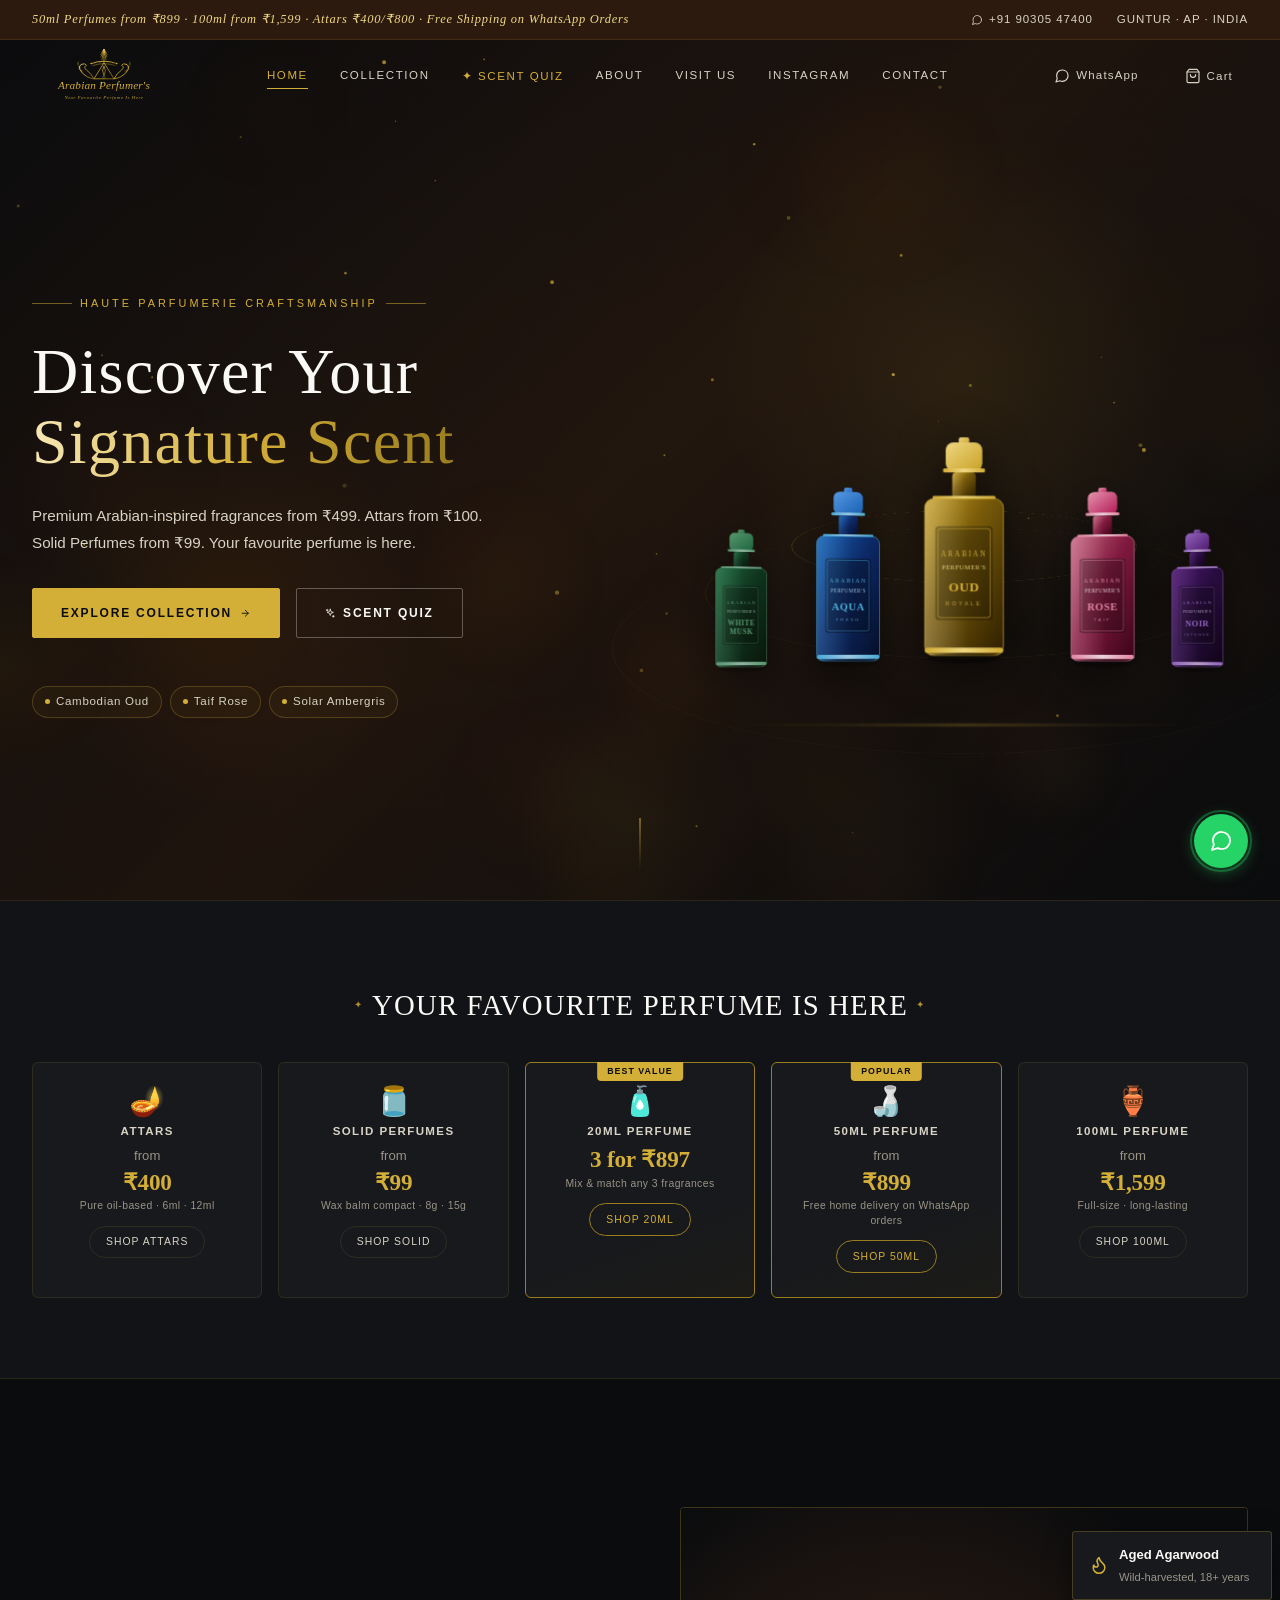
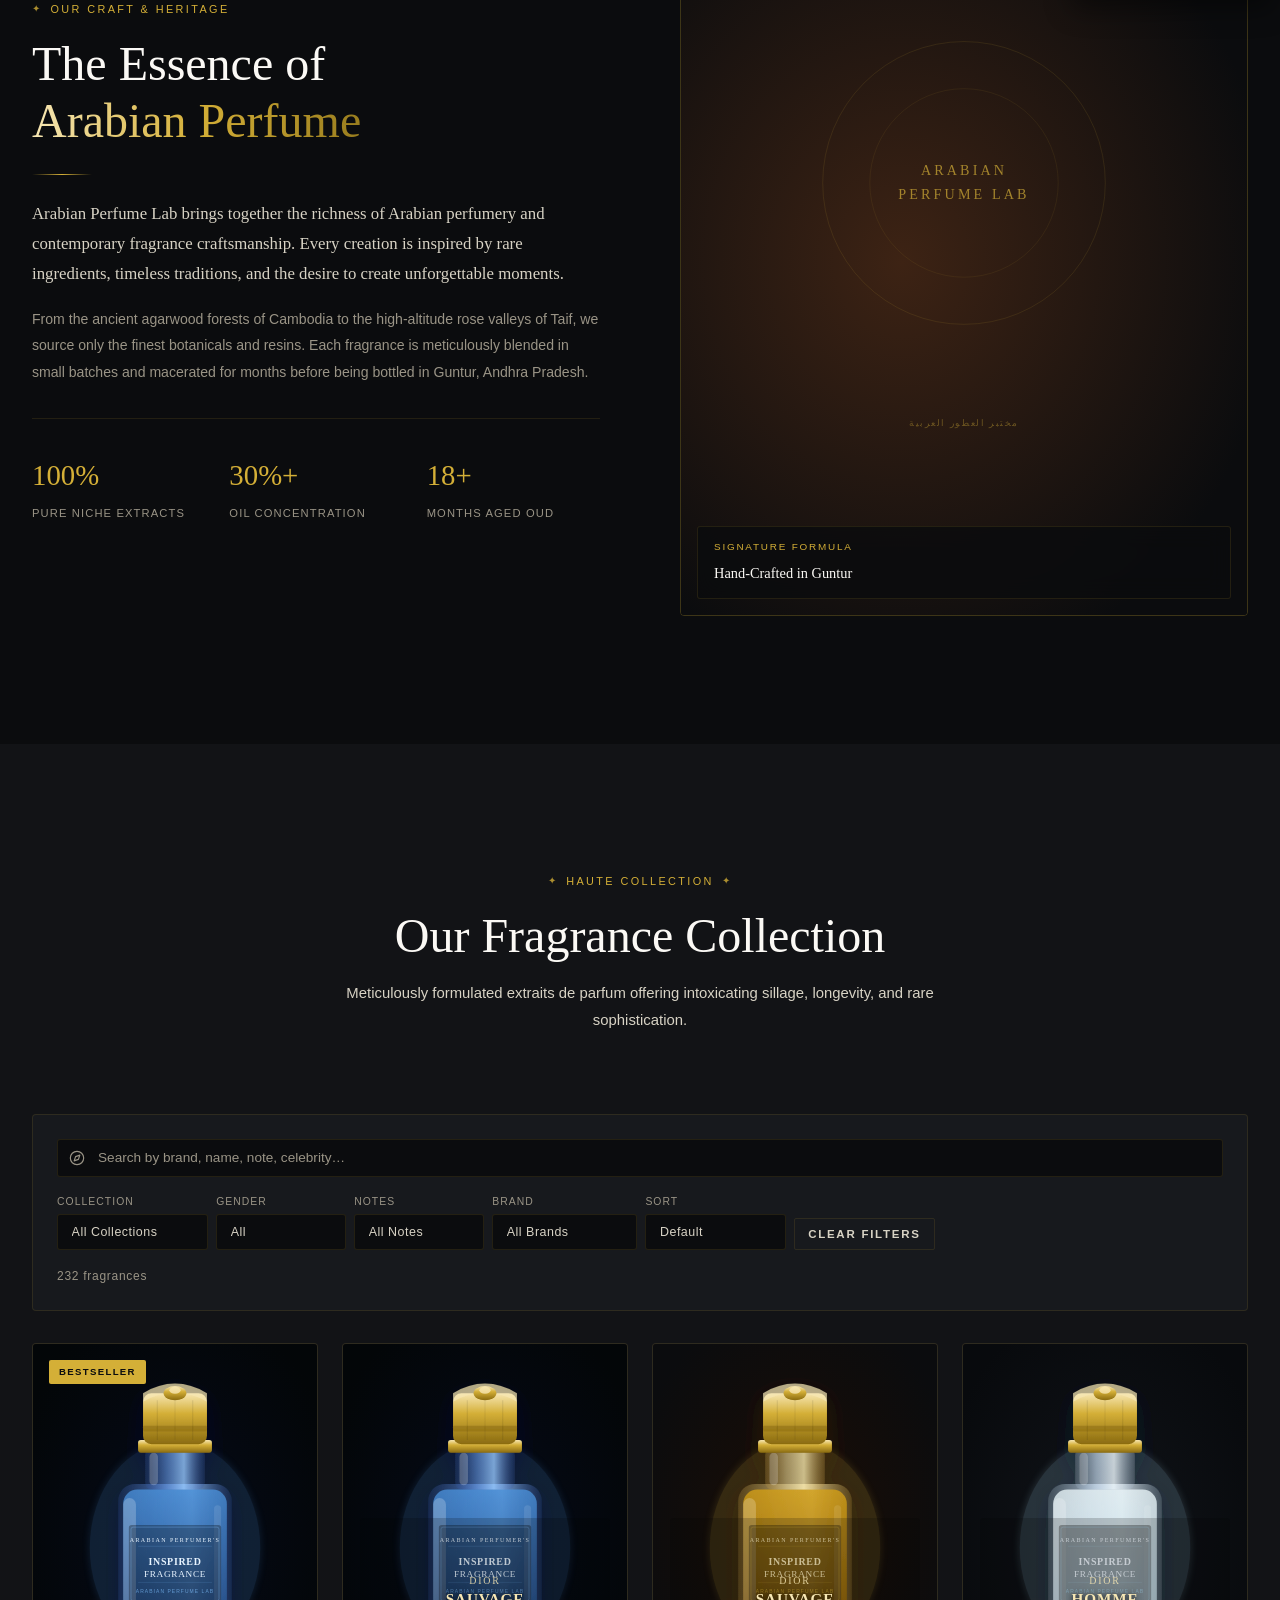
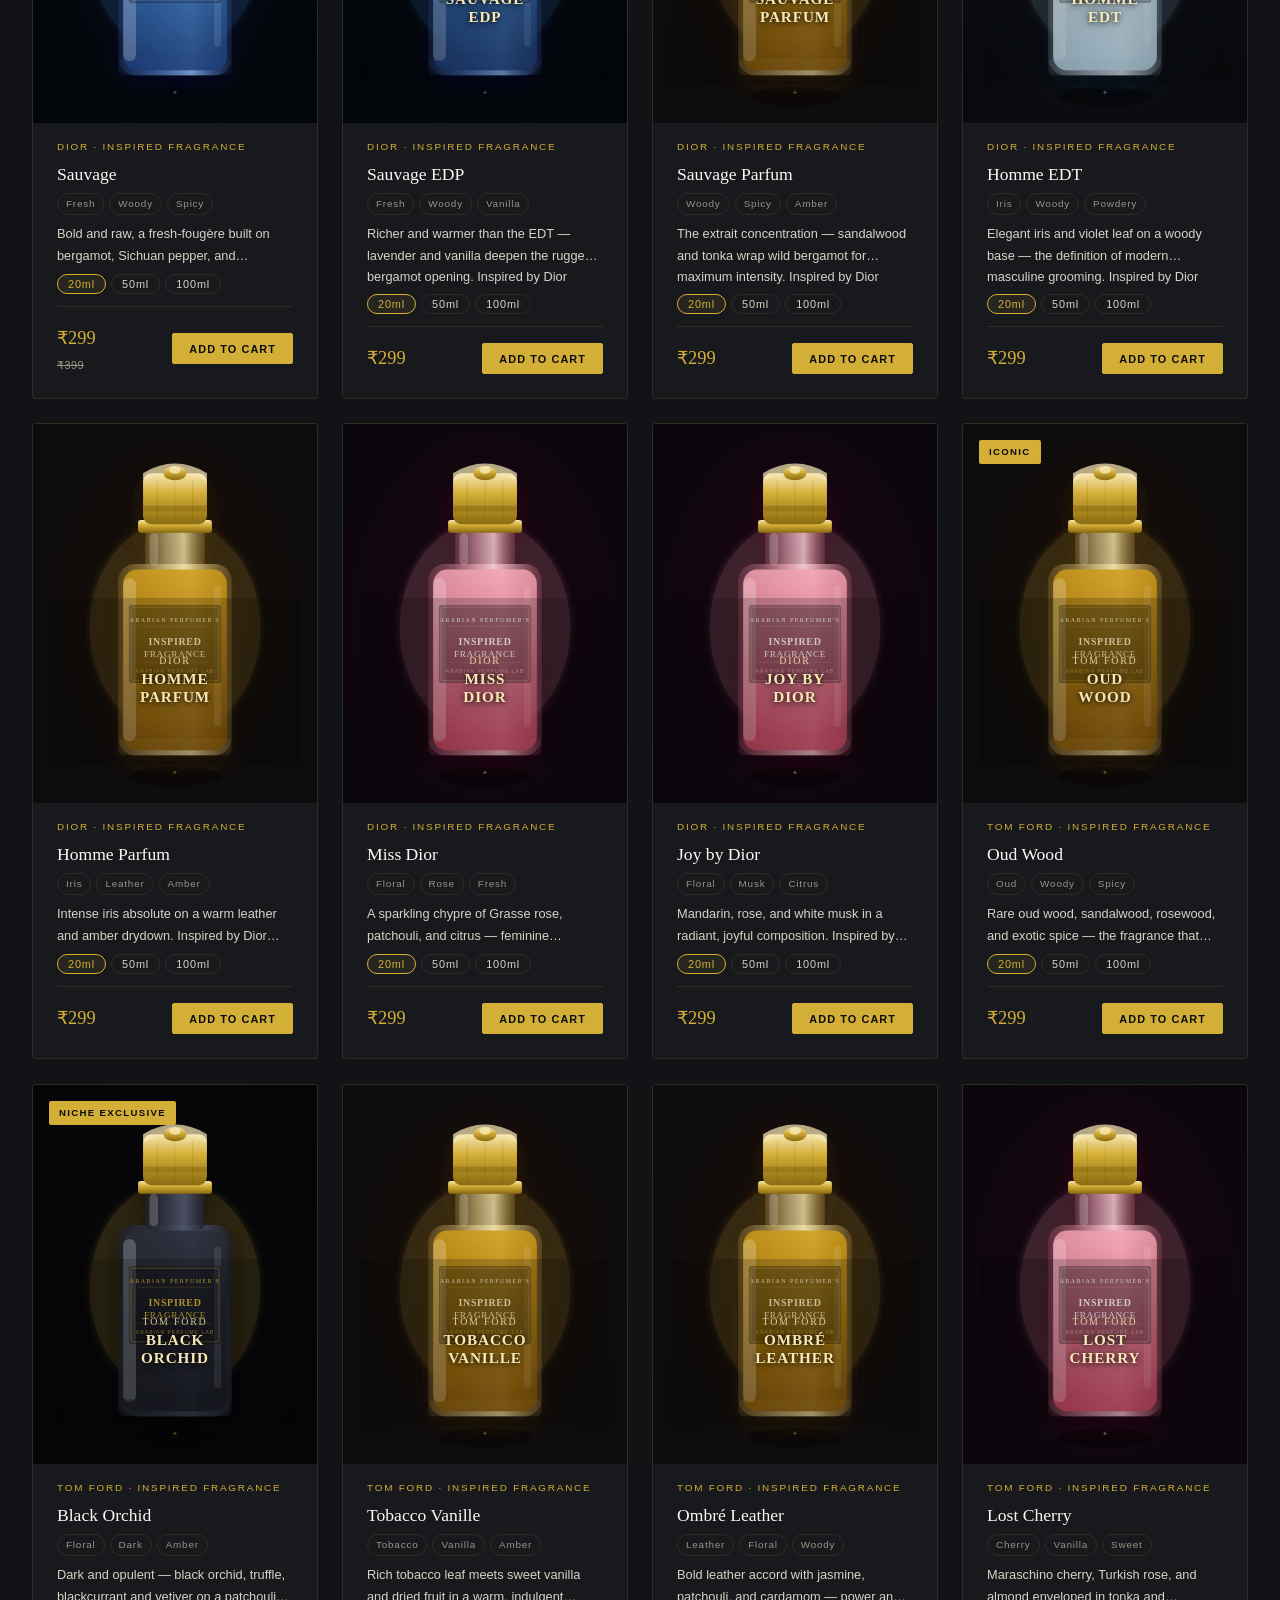
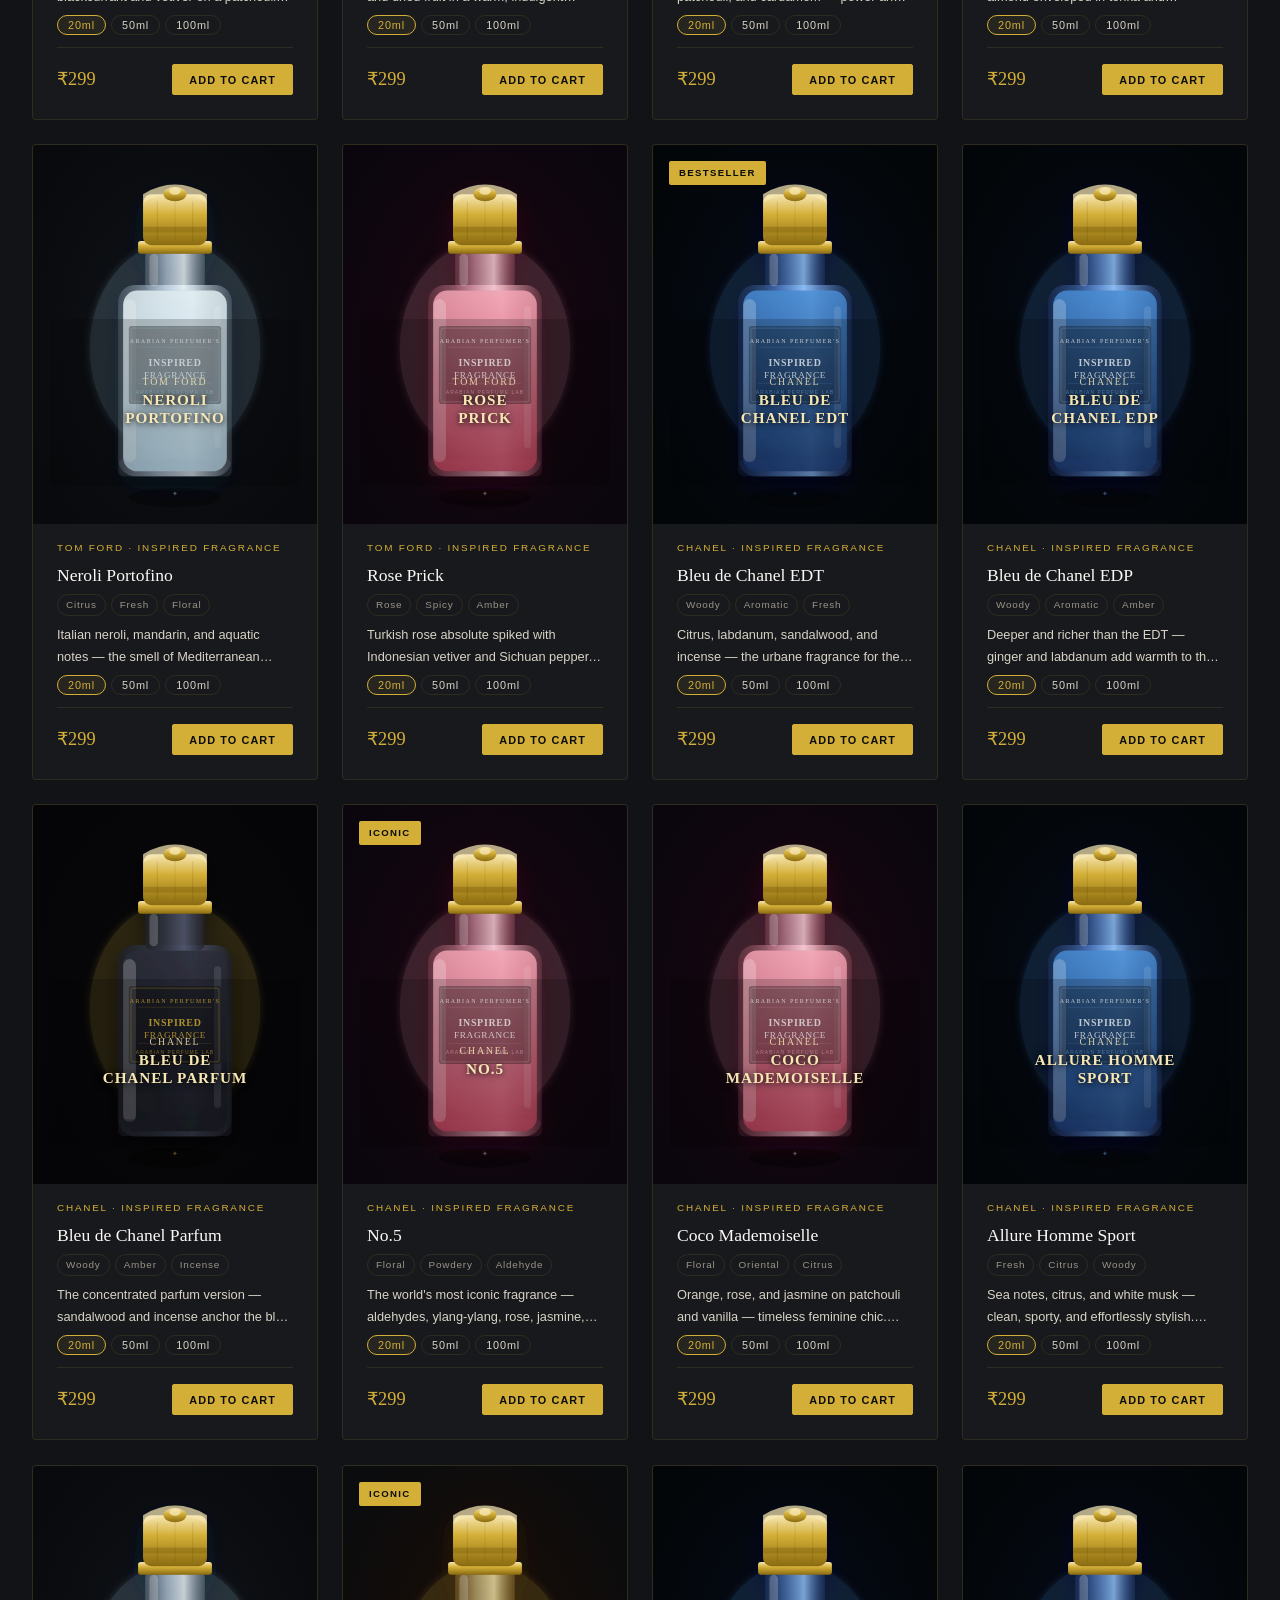
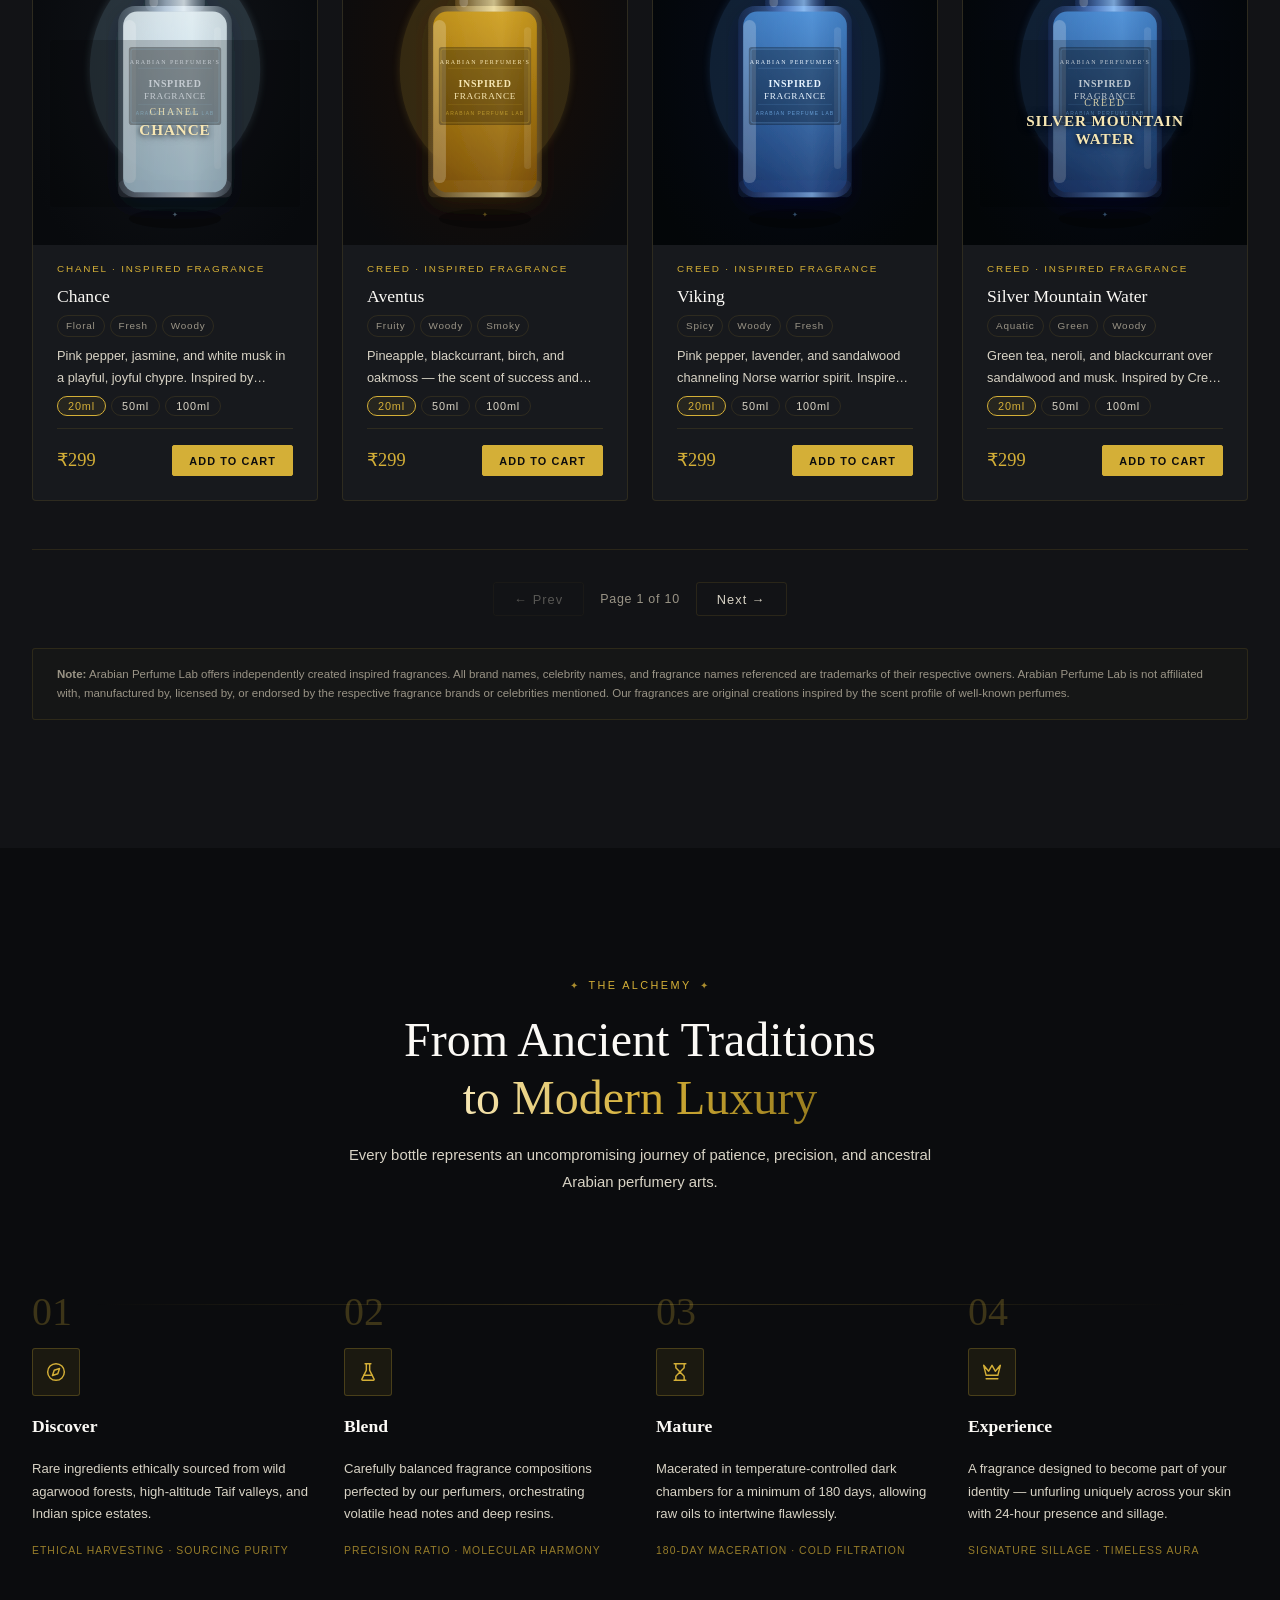
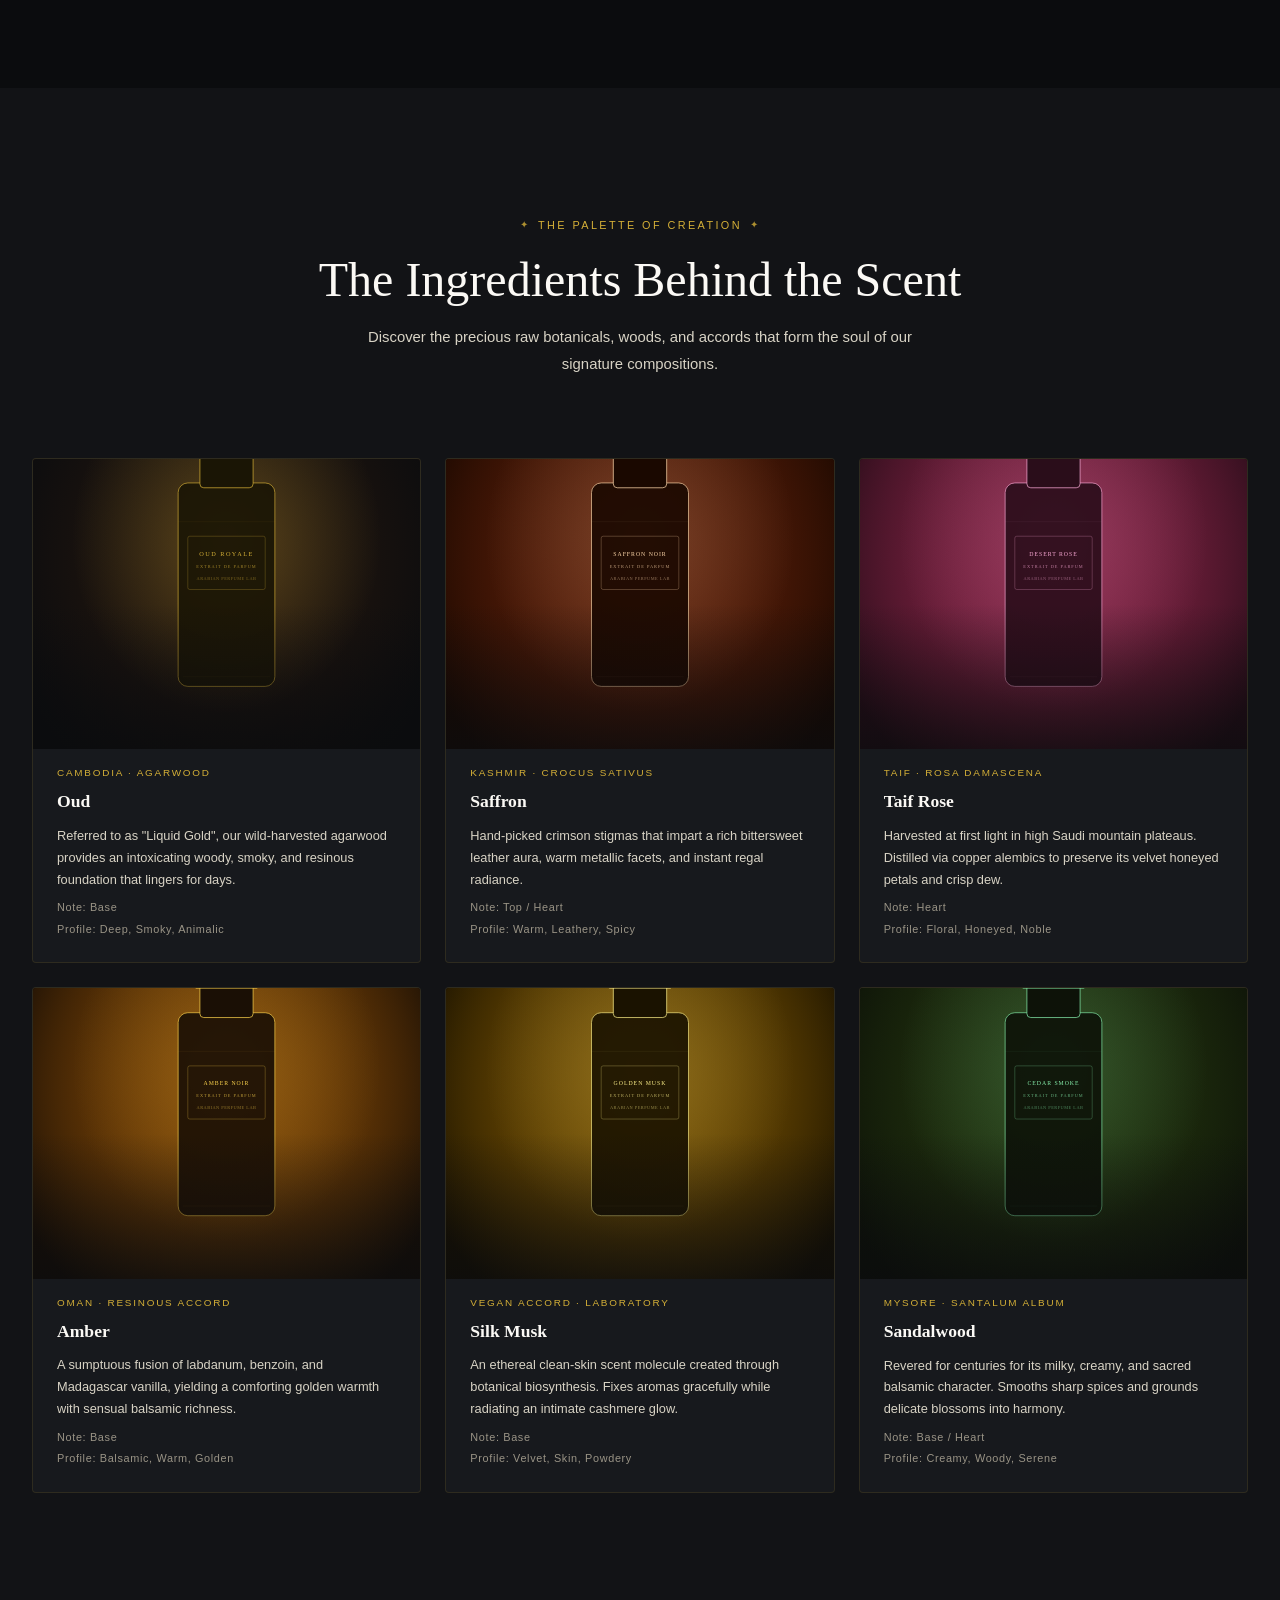
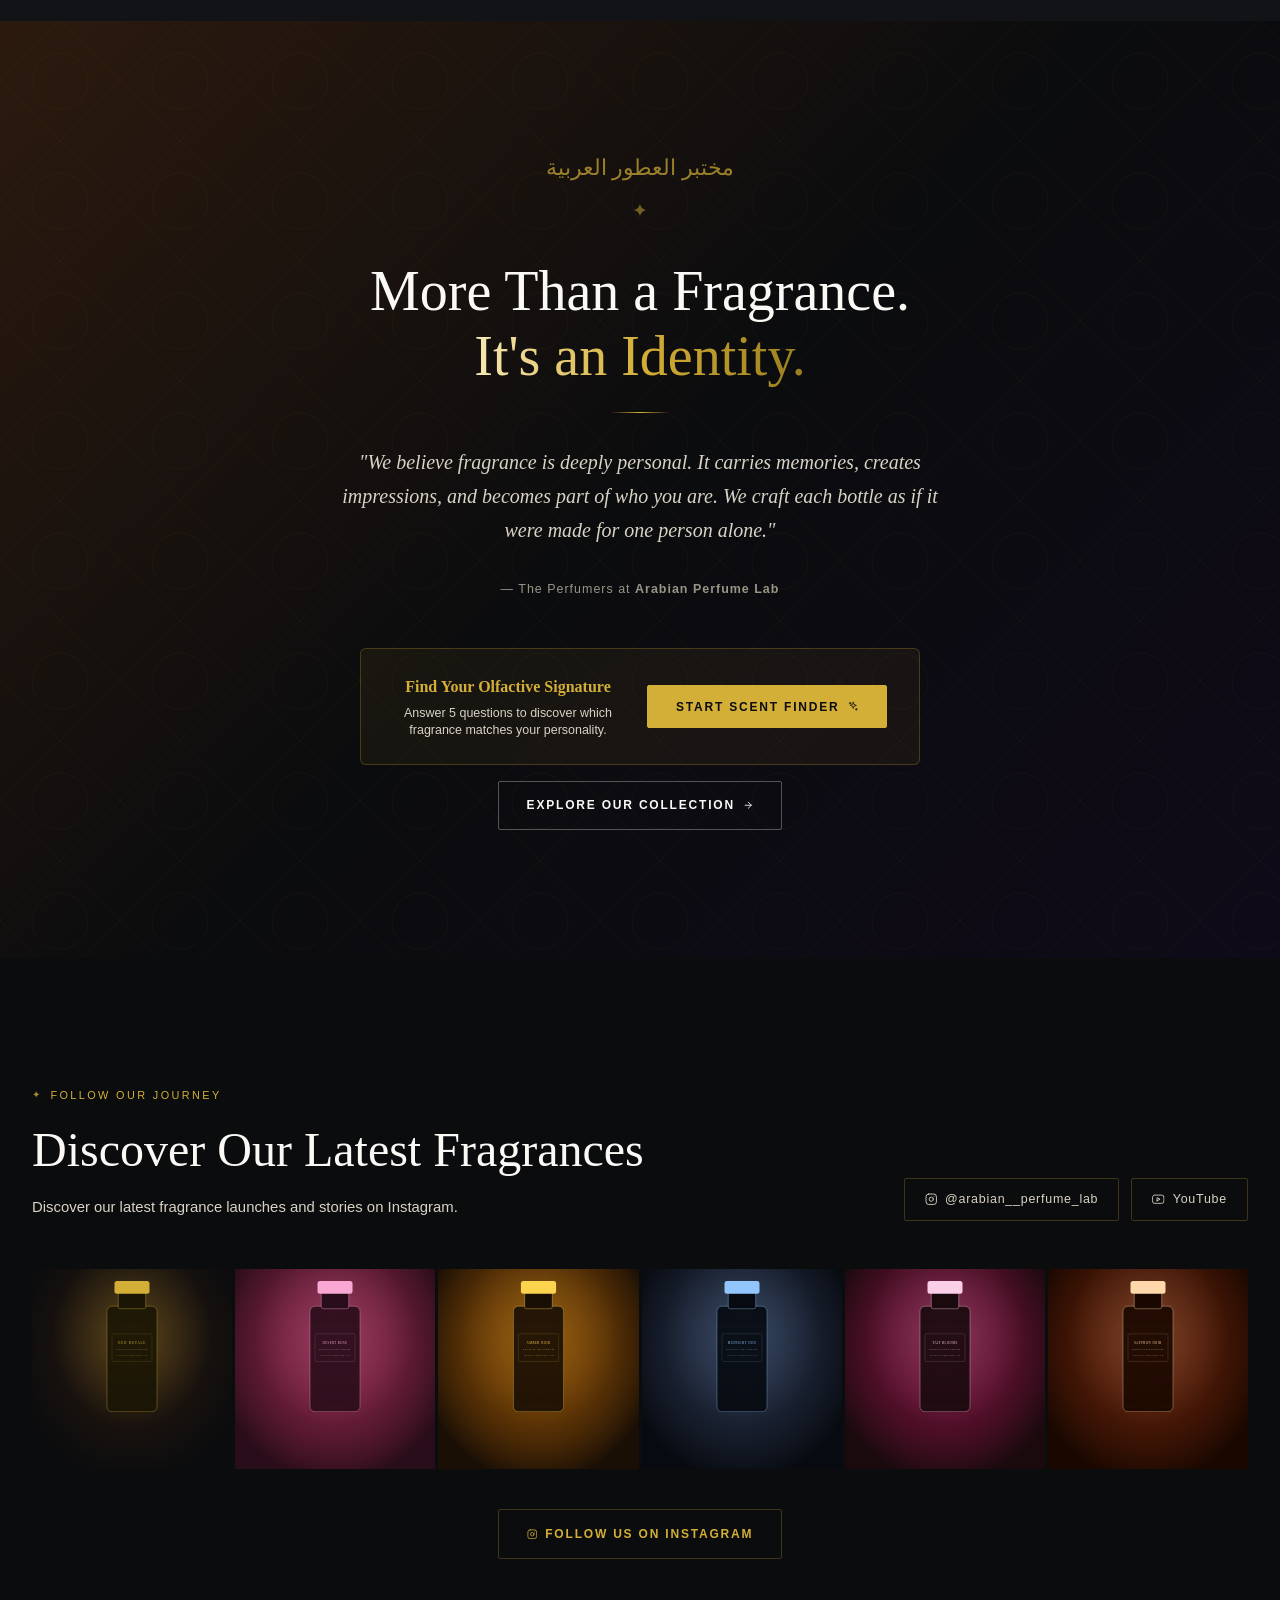
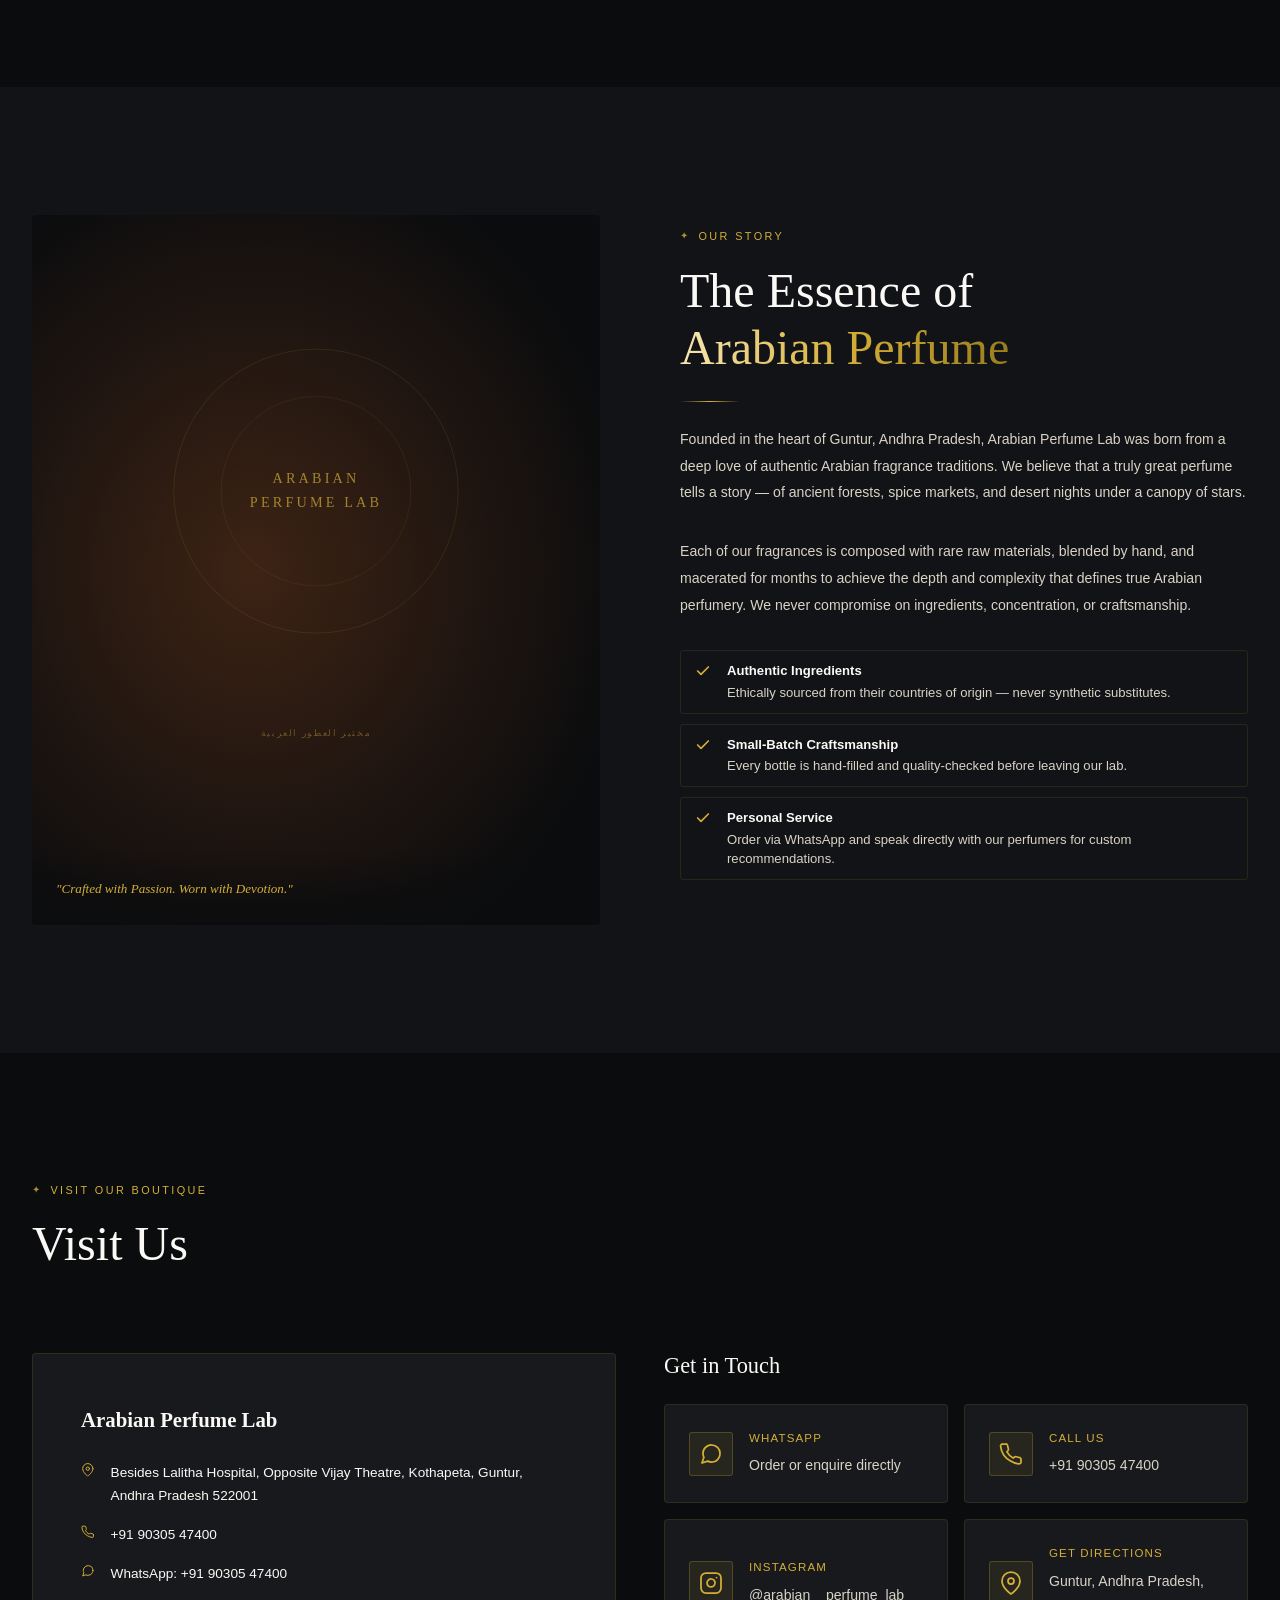
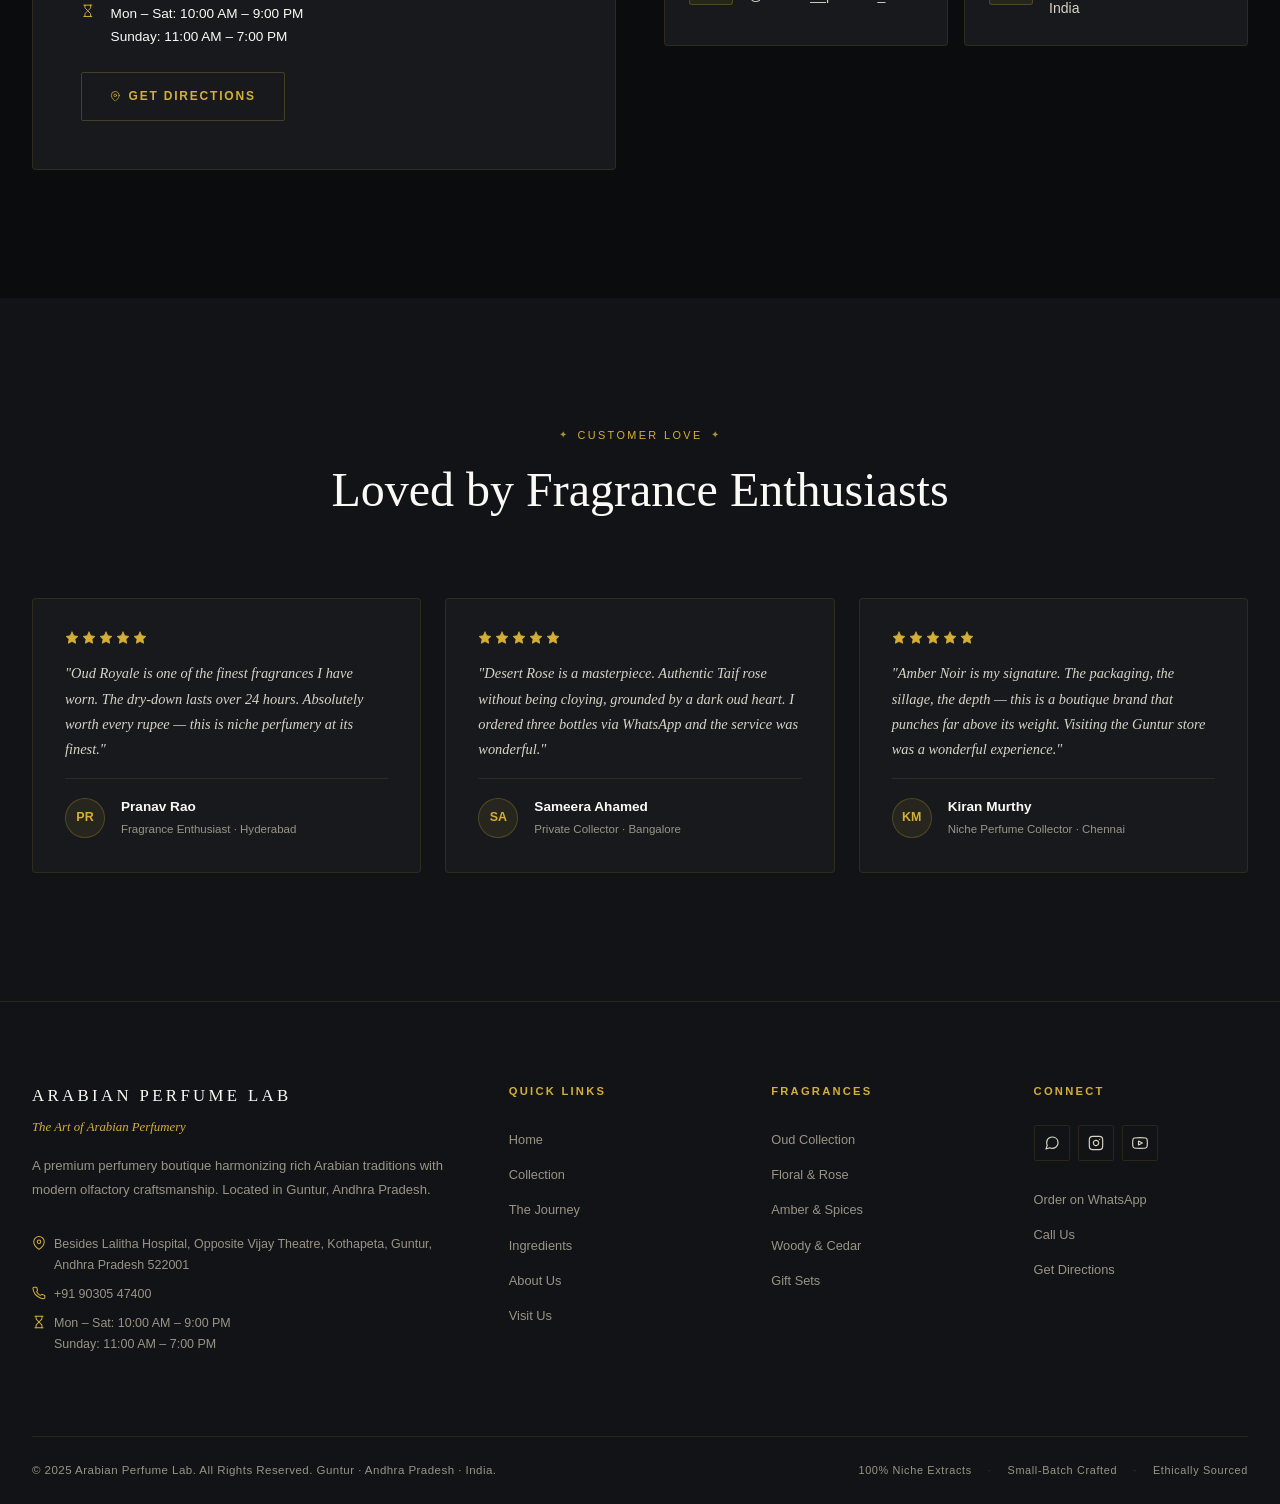
==== index-new.html @ 2f57860c "Initial commit: Arabian Perfume Lab website - Full luxury perfume e-commerce static site - Business " ====
<!DOCTYPE html>
<html lang="en">
<head>
  <meta charset="UTF-8">
  <meta name="viewport" content="width=device-width, initial-scale=1.0">
  <meta name="robots" content="index, follow">

  <!-- Primary SEO -->
  <title>Arabian Perfume Lab | Premium Arabian Fragrances — Guntur, India</title>
  <meta name="description" content="Arabian Perfume Lab — Premium Arabian-inspired fragrances crafted in Guntur, Andhra Pradesh. Discover our signature collection of Oud, Rose, Amber and Musk extraits. Order via WhatsApp.">
  <meta name="keywords" content="Arabian perfume, Oud fragrance, luxury perfume India, niche perfume Guntur, Arabic attar, Extrait de Parfum">

  <!-- Open Graph -->
  <meta property="og:type"        content="website">
  <meta property="og:title"       content="Arabian Perfume Lab | Premium Arabian Fragrances">
  <meta property="og:description" content="Premium Arabian-inspired fragrances crafted to leave a lasting impression. Shop our signature Oud, Rose, Amber and Musk collection.">
  <meta property="og:image"       content="assets/images/hero-bg.svg">
  <meta property="og:url"         content="">

  <!-- Twitter Card -->
  <meta name="twitter:card"        content="summary_large_image">
  <meta name="twitter:title"       content="Arabian Perfume Lab">
  <meta name="twitter:description" content="Premium Arabian-inspired fragrances. Order via WhatsApp.">

  <!-- Stylesheets — local only, no CDN -->
  <link rel="stylesheet" href="css/style.css">
  <link rel="stylesheet" href="css/responsive.css">

  <!-- Favicon placeholder (inline SVG data URI) -->
  <link rel="icon" href="data:image/svg+xml,<svg xmlns='http://www.w3.org/2000/svg' viewBox='0 0 32 32'><rect width='32' height='32' fill='%230b0c0e'/><text y='24' x='4' font-size='22' fill='%23d4af37'>✦</text></svg>">
</head>

<body>

<!-- ============================================================
     BACKGROUND GEOMETRIC PATTERN (Arabian motif, CSS/SVG)
     ============================================================ -->
<svg class="bg-geo-pattern" aria-hidden="true" focusable="false"
     xmlns="http://www.w3.org/2000/svg" width="100%" height="100%">
  <defs>
    <pattern id="arabian-geo" width="120" height="120" patternUnits="userSpaceOnUse">
      <path d="M60 0 L120 60 L60 120 L0 60 Z" fill="none" stroke="rgba(212,175,55,0.025)" stroke-width="1"/>
      <circle cx="60" cy="60" r="28" fill="none" stroke="rgba(212,175,55,0.018)" stroke-width="1"/>
      <path d="M60 12 L108 60 L60 108 L12 60 Z" fill="none" stroke="rgba(212,175,55,0.015)" stroke-width="1"/>
    </pattern>
  </defs>
  <rect width="100%" height="100%" fill="url(#arabian-geo)"/>
</svg>

<!-- ============================================================
     ANNOUNCEMENT BAR
     ============================================================ -->
<div class="announce-bar" role="banner" aria-label="Announcement">
  <div class="container announce-inner">
    <span class="announce-text" id="announce-text">
      Complimentary Discovery Set on orders above ₹1,999
    </span>
    <div class="announce-links">
      <a href="#" id="float-whatsapp-announce"
         class="announce-link"
         target="_blank"
         rel="noopener noreferrer"
         aria-label="Chat on WhatsApp">
        <svg class="icon icon-sm" aria-hidden="true" focusable="false"><use href="assets/icons/icons.svg#icon-whatsapp"></use></svg>
        <span>+91 90305 47400</span>
      </a>
      <span class="announce-link">GUNTUR · AP · INDIA</span>
    </div>
  </div>
</div>

<!-- ============================================================
     HEADER / NAVIGATION
     ============================================================ -->
<header class="site-header" id="site-header">
  <div class="container nav-wrap">

    <!-- Hamburger (mobile) -->
    <button class="hamburger-btn"
            id="hamburger-btn"
            aria-label="Open navigation menu"
            aria-expanded="false"
            aria-controls="mobile-drawer">
      <span></span>
      <span></span>
      <span></span>
    </button>

    <!-- Logo -->
    <a href="#home" class="nav-logo" aria-label="Arabian Perfume Lab — Home">
      <img src="assets/images/arabian-perfumers-logo.svg"
           alt="Arabian Perfumer's — Your Favourite Perfume Is Here"
           class="nav-logo-img"
           width="160" height="67"
           onerror="this.style.display='none';this.nextElementSibling.style.display='flex';">
      <span class="nav-logo-fallback" style="display:none;flex-direction:column;align-items:center;">
        <span class="nav-logo-main">ARABIAN PERFUME LAB</span>
        <span class="nav-logo-sub">Maison de Haute Parfumerie</span>
      </span>
    </a>

    <!-- Desktop navigation -->
    <nav class="nav-links" aria-label="Primary navigation">
      <a href="#home"        class="nav-link active" data-section="home">Home</a>
      <a href="#collection"  class="nav-link" data-section="collection">Collection</a>
      <button class="nav-link nav-quiz-link" id="nav-quiz-btn" aria-label="Find your perfect scent with our quiz">✦ Scent Quiz</button>
      <a href="#about"       class="nav-link" data-section="about">About</a>
      <a href="#visit"       class="nav-link" data-section="visit">Visit Us</a>
      <a href="https://www.instagram.com/arabian__perfume_lab/" class="nav-link" target="_blank" rel="noopener noreferrer" aria-label="Instagram (opens in new tab)">Instagram</a>
      <a href="#contact"     class="nav-link" data-section="contact">Contact</a>
    </nav>

    <!-- Actions -->
    <div class="nav-actions">
      <a href="#" id="nav-whatsapp-btn"
         class="nav-action-btn"
         target="_blank"
         rel="noopener noreferrer"
         aria-label="Order via WhatsApp">
        <svg class="icon" aria-hidden="true" focusable="false"><use href="assets/icons/icons.svg#icon-whatsapp"></use></svg>
        <span class="btn-label">WhatsApp</span>
      </a>
      <button class="nav-action-btn cart-btn"
              id="cart-btn"
              aria-label="Open shopping cart"
              aria-haspopup="dialog">
        <svg class="icon" aria-hidden="true" focusable="false"><use href="assets/icons/icons.svg#icon-bag"></use></svg>
        <span class="btn-label">Cart</span>
        <span class="cart-count" id="cart-count" aria-live="polite" aria-atomic="true">0</span>
      </button>
    </div>

  </div>
</header>

<!-- ============================================================
     MOBILE DRAWER OVERLAY
     ============================================================ -->
<div class="drawer-overlay" id="drawer-overlay" aria-hidden="true"></div>

<!-- ============================================================
     MOBILE NAVIGATION DRAWER
     ============================================================ -->
<nav class="mobile-drawer" id="mobile-drawer" aria-label="Mobile navigation" aria-hidden="true">
  <div class="drawer-header">
    <span class="drawer-logo">
      <img src="assets/images/arabian-perfumers-logo.svg"
           alt="Arabian Perfumer's"
           class="drawer-logo-img"
           width="120" height="54"
           onerror="this.style.display='none';this.nextElementSibling.style.display='inline';">
      <span style="display:none;">ARABIAN PERFUME LAB</span>
    </span>
    <button class="drawer-close" id="drawer-close" aria-label="Close navigation menu">
      <svg class="icon" aria-hidden="true" focusable="false"><use href="assets/icons/icons.svg#icon-close"></use></svg>
    </button>
  </div>
  <div class="drawer-nav">
    <ul>
      <li class="drawer-nav-item"><a href="#home"       class="drawer-nav-link">Home</a></li>
      <li class="drawer-nav-item"><a href="#collection" class="drawer-nav-link">Our Collection</a></li>
      <li class="drawer-nav-item">
        <button class="drawer-nav-link drawer-quiz-link" id="drawer-quiz-btn" style="background:none;border:none;cursor:pointer;font-family:inherit;width:100%;text-align:left;color:var(--c-gold);">✦ Scent Finder Quiz</button>
      </li>
      <li class="drawer-nav-item"><a href="#craft"      class="drawer-nav-link">The Journey</a></li>
      <li class="drawer-nav-item"><a href="#ingredients" class="drawer-nav-link">Ingredients</a></li>
      <li class="drawer-nav-item"><a href="#about"      class="drawer-nav-link">About Us</a></li>
      <li class="drawer-nav-item"><a href="#instagram"  class="drawer-nav-link">Instagram</a></li>
      <li class="drawer-nav-item"><a href="#visit"      class="drawer-nav-link">Visit Us</a></li>
      <li class="drawer-nav-item"><a href="#contact"    class="drawer-nav-link">Contact</a></li>
    </ul>
  </div>
  <div class="drawer-footer">
    <p class="drawer-quote">"Rare ingredients. Timeless traditions. Modern expressions."</p>
    <div class="drawer-socials">
      <a href="https://wa.me/919030547400"
         class="drawer-social-link"
         target="_blank" rel="noopener noreferrer"
         aria-label="WhatsApp">
        <svg class="icon" aria-hidden="true" focusable="false"><use href="assets/icons/icons.svg#icon-whatsapp"></use></svg>
      </a>
      <a href="https://www.instagram.com/arabian__perfume_lab/"
         class="drawer-social-link"
         data-ig-link
         target="_blank" rel="noopener noreferrer"
         aria-label="Instagram">
        <svg class="icon" aria-hidden="true" focusable="false"><use href="assets/icons/icons.svg#icon-instagram"></use></svg>
      </a>
      <a href="https://www.youtube.com/channel/UCqRcW2Npl2-jANwU5u1naQA"
         class="drawer-social-link"
         data-yt-link
         target="_blank" rel="noopener noreferrer"
         aria-label="YouTube">
        <svg class="icon" aria-hidden="true" focusable="false"><use href="assets/icons/icons.svg#icon-youtube"></use></svg>
      </a>
    </div>
  </div>
</nav>

<!-- ============================================================
     MAIN CONTENT
     ============================================================ -->
<main id="main-content">

  <!-- ==========================================
       1. HERO
       ========================================== -->
  <section id="home" class="hero" aria-labelledby="hero-heading">
    <canvas class="hero-canvas" id="hero-canvas" aria-hidden="true"></canvas>

    <div class="hero-bg" aria-hidden="true">
      <img src="assets/images/hero-bg.svg"
           alt=""
           class="hero-bg-img"
           role="presentation">
      <div class="hero-bg-overlay"></div>
      <div class="hero-glow-a"></div>
      <div class="hero-glow-b"></div>
    </div>

    <div class="container hero-content-wrap">

      <!-- Text content -->
      <div class="hero-text">
        <div class="hero-eyebrow reveal">
          <span class="hero-eyebrow-line"></span>
          <span>Haute Parfumerie Craftsmanship</span>
          <span class="hero-eyebrow-line"></span>
        </div>

        <h1 class="hero-title reveal delay-1" id="hero-heading">
          Discover Your<br>
          <span class="gold-shimmer">Signature Scent</span>
        </h1>

        <p class="hero-sub reveal delay-2">
          Premium Arabian-inspired fragrances from ₹499.
          Attars from ₹100. Solid Perfumes from ₹99.
          Your favourite perfume is here.
        </p>

        <div class="hero-cta reveal delay-3">
          <a href="#collection" class="btn btn-gold">
            <span>Explore Collection</span>
            <svg class="icon icon-sm" aria-hidden="true" focusable="false"><use href="assets/icons/icons.svg#icon-arrow-right"></use></svg>
          </a>
          <button class="btn btn-outline" id="hero-quiz-btn" aria-label="Find your perfect scent">
            <svg class="icon icon-sm" aria-hidden="true" focusable="false"><use href="assets/icons/icons.svg#icon-sparkles"></use></svg>
            <span>Scent Quiz</span>
          </button>
          <button class="btn btn-outline" id="hero-cart-btn" aria-label="View cart" style="display:none;">
            <svg class="icon icon-sm" aria-hidden="true" focusable="false"><use href="assets/icons/icons.svg#icon-bag"></use></svg>
            <span>View Cart</span>
          </button>
        </div>

        <div class="hero-notes reveal delay-4" aria-label="Signature fragrance notes">
          <div class="note-pill"><span class="note-dot" aria-hidden="true"></span><span>Cambodian Oud</span></div>
          <div class="note-pill"><span class="note-dot" aria-hidden="true"></span><span>Taif Rose</span></div>
          <div class="note-pill"><span class="note-dot" aria-hidden="true"></span><span>Solar Ambergris</span></div>
        </div>
      </div>

      <!-- Hero visual: single-shape 5-color 3D bottle showcase -->
      <div class="hero-visual" aria-hidden="true">
        <div class="hero-bottles-scene">

          <!-- Ambient glow rings -->
          <div class="hb-ring hb-ring-1"></div>
          <div class="hb-ring hb-ring-2"></div>
          <div class="hb-ring hb-ring-3"></div>

          <!--
            SINGLE BOTTLE TEMPLATE — same elegant flacon shape, 5 jewel-tone color themes.
            Shape: tall rectangular body, curved shoulders, slim neck, ornate cap.
            viewBox: 80 x 200 for every bottle.
            Gradient IDs are unique per bottle (hb1g … hb5g, hb1cap … hb5cap, hb1sh … hb5sh).
          -->

          <!-- Bottle 1 — Gold / Amber (centre-front) -->
          <div class="hb-bottle hb-b1">
            <svg viewBox="0 0 80 200" xmlns="http://www.w3.org/2000/svg">
              <defs>
                <linearGradient id="hb1g" x1="0%" y1="0%" x2="100%" y2="100%">
                  <stop offset="0%"   stop-color="#c9a227"/>
                  <stop offset="40%"  stop-color="#7a5c0a"/>
                  <stop offset="100%" stop-color="#2e1f00"/>
                </linearGradient>
                <linearGradient id="hb1cap" x1="0%" y1="0%" x2="100%" y2="100%">
                  <stop offset="0%"   stop-color="#f0d882"/>
                  <stop offset="100%" stop-color="#c9a227"/>
                </linearGradient>
                <linearGradient id="hb1sh" x1="0%" y1="0%" x2="55%" y2="0%">
                  <stop offset="0%"   stop-color="rgba(255,255,255,0.22)"/>
                  <stop offset="100%" stop-color="rgba(255,255,255,0)"/>
                </linearGradient>
                <linearGradient id="hb1acc" x1="0%" y1="0%" x2="100%" y2="0%">
                  <stop offset="0%"   stop-color="#d4af37"/>
                  <stop offset="50%"  stop-color="#f0d882"/>
                  <stop offset="100%" stop-color="#d4af37"/>
                </linearGradient>
              </defs>
              <!-- Atomiser nub -->
              <rect x="36" y="0" width="8" height="6" rx="2" fill="url(#hb1cap)"/>
              <!-- Cap — tall rectangular with rounded top -->
              <rect x="26" y="4" width="28" height="22" rx="6" fill="url(#hb1cap)"/>
              <!-- Gold cap band -->
              <rect x="24" y="24" width="32" height="3" rx="1" fill="url(#hb1acc)"/>
              <!-- Neck -->
              <rect x="31" y="27" width="18" height="20" rx="3" fill="url(#hb1g)"/>
              <rect x="31" y="27" width="18" height="20" rx="3" fill="url(#hb1sh)" opacity="0.6"/>
              <!-- Shoulder band -->
              <rect x="16" y="45" width="48" height="3" rx="1" fill="url(#hb1acc)"/>
              <!-- Body -->
              <rect x="10" y="47" width="60" height="120" rx="7" fill="url(#hb1g)"/>
              <rect x="10" y="47" width="60" height="120" rx="7" fill="url(#hb1sh)"/>
              <!-- Body gold border -->
              <rect x="10" y="47" width="60" height="120" rx="7" fill="none" stroke="rgba(212,175,55,0.55)" stroke-width="1"/>
              <!-- Inner label panel -->
              <rect x="18" y="68" width="44" height="72" rx="3" fill="rgba(0,0,0,0.28)"/>
              <rect x="20" y="70" width="40" height="68" rx="2" fill="none" stroke="rgba(212,175,55,0.5)" stroke-width="0.8"/>
              <!-- Label text -->
              <text x="40" y="91"  text-anchor="middle" font-size="5.5" fill="#d4af37" font-family="Georgia,serif" letter-spacing="1.5">ARABIAN</text>
              <text x="40" y="101" text-anchor="middle" font-size="4.8" fill="#f0d882" font-family="Georgia,serif" letter-spacing="0.5">PERFUMER'S</text>
              <text x="40" y="118" text-anchor="middle" font-size="10"  fill="#d4af37" font-family="Georgia,serif" font-weight="bold" letter-spacing="0.5">OUD</text>
              <text x="40" y="129" text-anchor="middle" font-size="4"   fill="rgba(255,220,100,0.7)" font-family="Arial,sans-serif" letter-spacing="2">ROYALE</text>
              <!-- Bottom band -->
              <rect x="10" y="161" width="60" height="4" rx="2" fill="url(#hb1acc)"/>
              <!-- Ground shadow -->
              <ellipse cx="40" cy="169" rx="28" ry="4" fill="rgba(0,0,0,0.35)"/>
            </svg>
            <div class="hb-label">Oud Royale</div>
          </div>

          <!-- Bottle 2 — Sapphire Blue (left-back) -->
          <div class="hb-bottle hb-b2">
            <svg viewBox="0 0 80 200" xmlns="http://www.w3.org/2000/svg">
              <defs>
                <linearGradient id="hb2g" x1="0%" y1="0%" x2="100%" y2="100%">
                  <stop offset="0%"   stop-color="#1565c0"/>
                  <stop offset="45%"  stop-color="#0a2a6e"/>
                  <stop offset="100%" stop-color="#020d2a"/>
                </linearGradient>
                <linearGradient id="hb2cap" x1="0%" y1="0%" x2="100%" y2="100%">
                  <stop offset="0%"   stop-color="#5ba4f5"/>
                  <stop offset="100%" stop-color="#1565c0"/>
                </linearGradient>
                <linearGradient id="hb2sh" x1="0%" y1="0%" x2="55%" y2="0%">
                  <stop offset="0%"   stop-color="rgba(120,200,255,0.25)"/>
                  <stop offset="100%" stop-color="rgba(120,200,255,0)"/>
                </linearGradient>
                <linearGradient id="hb2acc" x1="0%" y1="0%" x2="100%" y2="0%">
                  <stop offset="0%"   stop-color="#4db8e8"/>
                  <stop offset="50%"  stop-color="#a8d8f8"/>
                  <stop offset="100%" stop-color="#4db8e8"/>
                </linearGradient>
              </defs>
              <rect x="36" y="0" width="8" height="6" rx="2" fill="url(#hb2cap)"/>
              <rect x="26" y="4" width="28" height="22" rx="6" fill="url(#hb2cap)"/>
              <rect x="24" y="24" width="32" height="3" rx="1" fill="url(#hb2acc)"/>
              <rect x="31" y="27" width="18" height="20" rx="3" fill="url(#hb2g)"/>
              <rect x="31" y="27" width="18" height="20" rx="3" fill="url(#hb2sh)" opacity="0.6"/>
              <rect x="16" y="45" width="48" height="3" rx="1" fill="url(#hb2acc)"/>
              <rect x="10" y="47" width="60" height="120" rx="7" fill="url(#hb2g)"/>
              <rect x="10" y="47" width="60" height="120" rx="7" fill="url(#hb2sh)"/>
              <rect x="10" y="47" width="60" height="120" rx="7" fill="none" stroke="rgba(77,184,232,0.5)" stroke-width="1"/>
              <rect x="18" y="68" width="44" height="72" rx="3" fill="rgba(0,0,0,0.3)"/>
              <rect x="20" y="70" width="40" height="68" rx="2" fill="none" stroke="rgba(77,184,232,0.45)" stroke-width="0.8"/>
              <text x="40" y="91"  text-anchor="middle" font-size="5.5" fill="#4db8e8" font-family="Georgia,serif" letter-spacing="1.5">ARABIAN</text>
              <text x="40" y="101" text-anchor="middle" font-size="4.8" fill="#a8d8f8" font-family="Georgia,serif" letter-spacing="0.5">PERFUMER'S</text>
              <text x="40" y="118" text-anchor="middle" font-size="10"  fill="#4db8e8" font-family="Georgia,serif" font-weight="bold" letter-spacing="0.5">AQUA</text>
              <text x="40" y="129" text-anchor="middle" font-size="4"   fill="rgba(120,200,255,0.7)" font-family="Arial,sans-serif" letter-spacing="2">FRESH</text>
              <rect x="10" y="161" width="60" height="4" rx="2" fill="url(#hb2acc)"/>
              <ellipse cx="40" cy="169" rx="28" ry="4" fill="rgba(0,0,0,0.3)"/>
            </svg>
            <div class="hb-label">Aqua Fresh</div>
          </div>

          <!-- Bottle 3 — Blush Rose (right-back) -->
          <div class="hb-bottle hb-b3">
            <svg viewBox="0 0 80 200" xmlns="http://www.w3.org/2000/svg">
              <defs>
                <linearGradient id="hb3g" x1="0%" y1="0%" x2="100%" y2="100%">
                  <stop offset="0%"   stop-color="#d46b8a"/>
                  <stop offset="45%"  stop-color="#8b1a42"/>
                  <stop offset="100%" stop-color="#3d0018"/>
                </linearGradient>
                <linearGradient id="hb3cap" x1="0%" y1="0%" x2="100%" y2="100%">
                  <stop offset="0%"   stop-color="#f4a0bb"/>
                  <stop offset="100%" stop-color="#c2185b"/>
                </linearGradient>
                <linearGradient id="hb3sh" x1="0%" y1="0%" x2="55%" y2="0%">
                  <stop offset="0%"   stop-color="rgba(255,200,220,0.28)"/>
                  <stop offset="100%" stop-color="rgba(255,200,220,0)"/>
                </linearGradient>
                <linearGradient id="hb3acc" x1="0%" y1="0%" x2="100%" y2="0%">
                  <stop offset="0%"   stop-color="#f48fb1"/>
                  <stop offset="50%"  stop-color="#fce4ec"/>
                  <stop offset="100%" stop-color="#f48fb1"/>
                </linearGradient>
              </defs>
              <rect x="36" y="0" width="8" height="6" rx="2" fill="url(#hb3cap)"/>
              <rect x="26" y="4" width="28" height="22" rx="6" fill="url(#hb3cap)"/>
              <rect x="24" y="24" width="32" height="3" rx="1" fill="url(#hb3acc)"/>
              <rect x="31" y="27" width="18" height="20" rx="3" fill="url(#hb3g)"/>
              <rect x="31" y="27" width="18" height="20" rx="3" fill="url(#hb3sh)" opacity="0.6"/>
              <rect x="16" y="45" width="48" height="3" rx="1" fill="url(#hb3acc)"/>
              <rect x="10" y="47" width="60" height="120" rx="7" fill="url(#hb3g)"/>
              <rect x="10" y="47" width="60" height="120" rx="7" fill="url(#hb3sh)"/>
              <rect x="10" y="47" width="60" height="120" rx="7" fill="none" stroke="rgba(244,143,177,0.5)" stroke-width="1"/>
              <rect x="18" y="68" width="44" height="72" rx="3" fill="rgba(0,0,0,0.28)"/>
              <rect x="20" y="70" width="40" height="68" rx="2" fill="none" stroke="rgba(244,143,177,0.45)" stroke-width="0.8"/>
              <text x="40" y="91"  text-anchor="middle" font-size="5.5" fill="#f48fb1" font-family="Georgia,serif" letter-spacing="1.5">ARABIAN</text>
              <text x="40" y="101" text-anchor="middle" font-size="4.8" fill="#fce4ec" font-family="Georgia,serif" letter-spacing="0.5">PERFUMER'S</text>
              <text x="40" y="118" text-anchor="middle" font-size="10"  fill="#f48fb1" font-family="Georgia,serif" font-weight="bold" letter-spacing="0.5">ROSE</text>
              <text x="40" y="129" text-anchor="middle" font-size="4"   fill="rgba(255,180,210,0.7)" font-family="Arial,sans-serif" letter-spacing="2">TAIF</text>
              <rect x="10" y="161" width="60" height="4" rx="2" fill="url(#hb3acc)"/>
              <ellipse cx="40" cy="169" rx="28" ry="4" fill="rgba(0,0,0,0.28)"/>
            </svg>
            <div class="hb-label">Rose Taif</div>
          </div>

          <!-- Bottle 4 — Emerald Green (far left) -->
          <div class="hb-bottle hb-b4">
            <svg viewBox="0 0 80 200" xmlns="http://www.w3.org/2000/svg">
              <defs>
                <linearGradient id="hb4g" x1="0%" y1="0%" x2="100%" y2="100%">
                  <stop offset="0%"   stop-color="#1b7a4a"/>
                  <stop offset="45%"  stop-color="#0a3d22"/>
                  <stop offset="100%" stop-color="#021508"/>
                </linearGradient>
                <linearGradient id="hb4cap" x1="0%" y1="0%" x2="100%" y2="100%">
                  <stop offset="0%"   stop-color="#66bb8a"/>
                  <stop offset="100%" stop-color="#1b7a4a"/>
                </linearGradient>
                <linearGradient id="hb4sh" x1="0%" y1="0%" x2="55%" y2="0%">
                  <stop offset="0%"   stop-color="rgba(150,255,200,0.22)"/>
                  <stop offset="100%" stop-color="rgba(150,255,200,0)"/>
                </linearGradient>
                <linearGradient id="hb4acc" x1="0%" y1="0%" x2="100%" y2="0%">
                  <stop offset="0%"   stop-color="#66bb8a"/>
                  <stop offset="50%"  stop-color="#b2dfcb"/>
                  <stop offset="100%" stop-color="#66bb8a"/>
                </linearGradient>
              </defs>
              <rect x="36" y="0" width="8" height="6" rx="2" fill="url(#hb4cap)"/>
              <rect x="26" y="4" width="28" height="22" rx="6" fill="url(#hb4cap)"/>
              <rect x="24" y="24" width="32" height="3" rx="1" fill="url(#hb4acc)"/>
              <rect x="31" y="27" width="18" height="20" rx="3" fill="url(#hb4g)"/>
              <rect x="31" y="27" width="18" height="20" rx="3" fill="url(#hb4sh)" opacity="0.6"/>
              <rect x="16" y="45" width="48" height="3" rx="1" fill="url(#hb4acc)"/>
              <rect x="10" y="47" width="60" height="120" rx="7" fill="url(#hb4g)"/>
              <rect x="10" y="47" width="60" height="120" rx="7" fill="url(#hb4sh)"/>
              <rect x="10" y="47" width="60" height="120" rx="7" fill="none" stroke="rgba(102,187,138,0.5)" stroke-width="1"/>
              <rect x="18" y="68" width="44" height="72" rx="3" fill="rgba(0,0,0,0.28)"/>
              <rect x="20" y="70" width="40" height="68" rx="2" fill="none" stroke="rgba(102,187,138,0.45)" stroke-width="0.8"/>
              <text x="40" y="91"  text-anchor="middle" font-size="5.5" fill="#66bb8a" font-family="Georgia,serif" letter-spacing="1.5">ARABIAN</text>
              <text x="40" y="101" text-anchor="middle" font-size="4.8" fill="#b2dfcb" font-family="Georgia,serif" letter-spacing="0.5">PERFUMER'S</text>
              <text x="40" y="116" text-anchor="middle" font-size="8.5" fill="#66bb8a" font-family="Georgia,serif" font-weight="bold" letter-spacing="0.5">WHITE</text>
              <text x="40" y="127" text-anchor="middle" font-size="8.5" fill="#66bb8a" font-family="Georgia,serif" font-weight="bold" letter-spacing="0.5">MUSK</text>
              <rect x="10" y="161" width="60" height="4" rx="2" fill="url(#hb4acc)"/>
              <ellipse cx="40" cy="169" rx="28" ry="4" fill="rgba(0,0,0,0.28)"/>
            </svg>
            <div class="hb-label">White Musk</div>
          </div>

          <!-- Bottle 5 — Deep Violet (far right) -->
          <div class="hb-bottle hb-b5">
            <svg viewBox="0 0 80 200" xmlns="http://www.w3.org/2000/svg">
              <defs>
                <linearGradient id="hb5g" x1="0%" y1="0%" x2="100%" y2="100%">
                  <stop offset="0%"   stop-color="#5e1a8a"/>
                  <stop offset="45%"  stop-color="#2d0a4e"/>
                  <stop offset="100%" stop-color="#0d0018"/>
                </linearGradient>
                <linearGradient id="hb5cap" x1="0%" y1="0%" x2="100%" y2="100%">
                  <stop offset="0%"   stop-color="#b57bee"/>
                  <stop offset="100%" stop-color="#5e1a8a"/>
                </linearGradient>
                <linearGradient id="hb5sh" x1="0%" y1="0%" x2="55%" y2="0%">
                  <stop offset="0%"   stop-color="rgba(200,150,255,0.22)"/>
                  <stop offset="100%" stop-color="rgba(200,150,255,0)"/>
                </linearGradient>
                <linearGradient id="hb5acc" x1="0%" y1="0%" x2="100%" y2="0%">
                  <stop offset="0%"   stop-color="#b57bee"/>
                  <stop offset="50%"  stop-color="#e1c4f8"/>
                  <stop offset="100%" stop-color="#b57bee"/>
                </linearGradient>
              </defs>
              <rect x="36" y="0" width="8" height="6" rx="2" fill="url(#hb5cap)"/>
              <rect x="26" y="4" width="28" height="22" rx="6" fill="url(#hb5cap)"/>
              <rect x="24" y="24" width="32" height="3" rx="1" fill="url(#hb5acc)"/>
              <rect x="31" y="27" width="18" height="20" rx="3" fill="url(#hb5g)"/>
              <rect x="31" y="27" width="18" height="20" rx="3" fill="url(#hb5sh)" opacity="0.6"/>
              <rect x="16" y="45" width="48" height="3" rx="1" fill="url(#hb5acc)"/>
              <rect x="10" y="47" width="60" height="120" rx="7" fill="url(#hb5g)"/>
              <rect x="10" y="47" width="60" height="120" rx="7" fill="url(#hb5sh)"/>
              <rect x="10" y="47" width="60" height="120" rx="7" fill="none" stroke="rgba(181,123,238,0.5)" stroke-width="1"/>
              <rect x="18" y="68" width="44" height="72" rx="3" fill="rgba(0,0,0,0.28)"/>
              <rect x="20" y="70" width="40" height="68" rx="2" fill="none" stroke="rgba(181,123,238,0.45)" stroke-width="0.8"/>
              <text x="40" y="91"  text-anchor="middle" font-size="5.5" fill="#b57bee" font-family="Georgia,serif" letter-spacing="1.5">ARABIAN</text>
              <text x="40" y="101" text-anchor="middle" font-size="4.8" fill="#e1c4f8" font-family="Georgia,serif" letter-spacing="0.5">PERFUMER'S</text>
              <text x="40" y="118" text-anchor="middle" font-size="10"  fill="#b57bee" font-family="Georgia,serif" font-weight="bold" letter-spacing="0.5">NOIR</text>
              <text x="40" y="129" text-anchor="middle" font-size="4"   fill="rgba(200,150,255,0.7)" font-family="Arial,sans-serif" letter-spacing="2">INTENSE</text>
              <rect x="10" y="161" width="60" height="4" rx="2" fill="url(#hb5acc)"/>
              <ellipse cx="40" cy="169" rx="28" ry="4" fill="rgba(0,0,0,0.32)"/>
            </svg>
            <div class="hb-label">Amber Noir</div>
          </div>

          <!-- Ground reflection -->
          <div class="hb-ground"></div>
        </div>
      </div>
    </div>

    <a href="#intro" class="scroll-indicator" aria-label="Scroll to explore">
      <span class="sr-only">Scroll to explore</span>
      <div class="scroll-line" aria-hidden="true"></div>
    </a>
  </section>

  <!-- ==========================================
       1b. PRICING SHOWCASE STRIP
       ========================================== -->
  <section id="pricing" class="pricing-strip" aria-labelledby="pricing-heading">
    <div class="container">
      <div class="section-tag center reveal" style="margin-bottom:1.5rem;">
        <span class="gold-icon" aria-hidden="true">✦</span>
        <h2 class="pricing-strip-title" id="pricing-heading">Your Favourite Perfume Is Here</h2>
        <span class="gold-icon" aria-hidden="true">✦</span>
      </div>
      <div class="pricing-cards reveal">

        <div class="pricing-card">
          <div class="pricing-card-icon" aria-hidden="true">🪔</div>
          <div class="pricing-card-label">Attars</div>
          <div class="pricing-card-price">from <span>₹400</span></div>
          <div class="pricing-card-sub">Pure oil-based · 6ml · 12ml</div>
          <a href="#collection" class="pricing-card-cta" data-filter-collection="attar">Shop Attars</a>
        </div>

        <div class="pricing-card">
          <div class="pricing-card-icon" aria-hidden="true">🫙</div>
          <div class="pricing-card-label">Solid Perfumes</div>
          <div class="pricing-card-price">from <span>₹99</span></div>
          <div class="pricing-card-sub">Wax balm compact · 8g · 15g</div>
          <a href="#collection" class="pricing-card-cta" data-filter-collection="solid">Shop Solid</a>
        </div>

        <div class="pricing-card pricing-card-highlight">
          <div class="pricing-card-badge-top">BEST VALUE</div>
          <div class="pricing-card-icon" aria-hidden="true">🧴</div>
          <div class="pricing-card-label">20ml Perfume</div>
          <div class="pricing-card-price"><span>3 for ₹897</span></div>
          <div class="pricing-card-sub">Mix &amp; match any 3 fragrances</div>
          <a href="#collection" class="pricing-card-cta" data-filter-collection="standard">Shop 20ml</a>
        </div>

        <div class="pricing-card pricing-card-highlight">
          <div class="pricing-card-badge-top">POPULAR</div>
          <div class="pricing-card-icon" aria-hidden="true">🍶</div>
          <div class="pricing-card-label">50ml Perfume</div>
          <div class="pricing-card-price">from <span>₹899</span></div>
          <div class="pricing-card-sub">Free home delivery on WhatsApp orders</div>
          <a href="#collection" class="pricing-card-cta" data-filter-collection="standard">Shop 50ml</a>
        </div>

        <div class="pricing-card">
          <div class="pricing-card-icon" aria-hidden="true">🏺</div>
          <div class="pricing-card-label">100ml Perfume</div>
          <div class="pricing-card-price">from <span>₹1,599</span></div>
          <div class="pricing-card-sub">Full-size · long-lasting</div>
          <a href="#collection" class="pricing-card-cta" data-filter-collection="standard">Shop 100ml</a>
        </div>

      </div>
    </div>
  </section>

  <!-- ==========================================
       2. BRAND INTRODUCTION
       ========================================== -->
  <section id="intro" class="section-spacing" aria-labelledby="intro-heading">
    <div class="container">
      <div class="intro-grid">

        <!-- Text -->
        <div class="reveal">
          <div class="section-tag">
            <span class="gold-icon" aria-hidden="true">✦</span>
            <span>Our Craft &amp; Heritage</span>
          </div>
          <h2 class="section-title" id="intro-heading">
            The Essence of<br>
            <span class="gold-shimmer">Arabian Perfume</span>
          </h2>
          <div class="gold-divider"></div>
          <p class="intro-lead">
            Arabian Perfume Lab brings together the richness of Arabian perfumery
            and contemporary fragrance craftsmanship. Every creation is inspired
            by rare ingredients, timeless traditions, and the desire to create
            unforgettable moments.
          </p>
          <p class="intro-body">
            From the ancient agarwood forests of Cambodia to the high-altitude rose
            valleys of Taif, we source only the finest botanicals and resins. Each
            fragrance is meticulously blended in small batches and macerated for
            months before being bottled in Guntur, Andhra Pradesh.
          </p>

          <div class="stats-grid" role="list" aria-label="Key facts">
            <div class="stat-item" role="listitem">
              <span class="stat-num">100%</span>
              <span class="stat-label">Pure Niche Extracts</span>
            </div>
            <div class="stat-item" role="listitem">
              <span class="stat-num">30%+</span>
              <span class="stat-label">Oil Concentration</span>
            </div>
            <div class="stat-item" role="listitem">
              <span class="stat-num">18+</span>
              <span class="stat-label">Months Aged Oud</span>
            </div>
          </div>
        </div>

        <!-- Visual card -->
        <div class="visual-card reveal delay-2">
          <div class="visual-card-inner">
            <img src="assets/images/about.svg"
                 alt="Arabian Perfume Lab studio with raw ingredients and perfume bottles"
                 class="visual-card-img"
                 loading="lazy"
                 width="480"
                 height="600">
            <div class="visual-card-badge">
              <span class="visual-card-badge-sub">Signature Formula</span>
              <span class="visual-card-badge-title">Hand-Crafted in Guntur</span>
            </div>
          </div>
          <div class="float-badge" aria-hidden="true">
            <svg class="icon icon-lg" aria-hidden="true" focusable="false"><use href="assets/icons/icons.svg#icon-flame"></use></svg>
            <div class="float-badge-info">
              <span class="float-badge-title">Aged Agarwood</span>
              <span class="float-badge-sub">Wild-harvested, 18+ years</span>
            </div>
          </div>
        </div>

      </div>
    </div>
  </section>

  <!-- ==========================================
       3. FRAGRANCE COLLECTION
       ========================================== -->
  <section id="collection" class="section-spacing bg-surface" aria-labelledby="collection-heading">
    <div class="container">
      <div class="section-header center reveal">
        <div class="section-tag center">
          <span class="gold-icon" aria-hidden="true">✦</span>
          <span>Haute Collection</span>
          <span class="gold-icon" aria-hidden="true">✦</span>
        </div>
        <h2 class="section-title" id="collection-heading">Our Fragrance Collection</h2>
        <p class="section-subtitle">
          Meticulously formulated extraits de parfum offering intoxicating sillage,
          longevity, and rare sophistication.
        </p>
      </div>

      <!-- ============================================================
           CATALOGUE CONTROLS: search + filters
           ============================================================ -->
      <div class="catalogue-controls reveal">

        <!-- Search bar -->
        <div class="catalogue-search-wrap">
          <label for="catalogue-search" class="sr-only">Search fragrances</label>
          <svg class="icon catalogue-search-icon" aria-hidden="true" focusable="false">
            <use href="assets/icons/icons.svg#icon-compass"></use>
          </svg>
          <input type="search"
                 id="catalogue-search"
                 class="catalogue-search"
                 placeholder="Search by brand, name, note, celebrity…"
                 autocomplete="off"
                 aria-label="Search fragrances">
        </div>

        <!-- Filter row -->
        <div class="catalogue-filters">

          <div class="filter-group">
            <label for="filter-collection" class="filter-label">Collection</label>
            <select id="filter-collection" class="filter-select" aria-label="Filter by collection">
              <option value="all">All Collections</option>
              <option value="standard">Brand Inspired</option>
              <option value="premium">Premium EDP</option>
              <option value="celebrity">Celebrity Inspired</option>
              <option value="attar">Attars (Oil-based)</option>
              <option value="solid">Solid Perfumes</option>
              <option value="personal-care">Personal Care</option>
              <option value="home-fragrance">Home Fragrance</option>
              <option value="packaging">Bottles &amp; Packaging</option>
              <option value="wholesale">Wholesale</option>
            </select>
          </div>

          <div class="filter-group">
            <label for="filter-gender" class="filter-label">Gender</label>
            <select id="filter-gender" class="filter-select" aria-label="Filter by gender">
              <option value="all">All</option>
              <option value="men">Men</option>
              <option value="women">Women</option>
              <option value="unisex">Unisex</option>
            </select>
          </div>

          <div class="filter-group">
            <label for="filter-notes" class="filter-label">Notes</label>
            <select id="filter-notes" class="filter-select" aria-label="Filter by fragrance notes">
              <option value="all">All Notes</option>
              <option value="oud">Oud</option>
              <option value="rose">Rose</option>
              <option value="amber">Amber</option>
              <option value="musk">Musk</option>
              <option value="woody">Woody</option>
              <option value="floral">Floral</option>
              <option value="citrus">Citrus</option>
              <option value="fresh">Fresh</option>
              <option value="spicy">Spicy</option>
              <option value="vanilla">Vanilla</option>
            </select>
          </div>

          <div class="filter-group">
            <label for="filter-brand" class="filter-label">Brand</label>
            <select id="filter-brand" class="filter-select" aria-label="Filter by brand">
              <option value="all">All Brands</option>
            </select>
          </div>

          <div class="filter-group">
            <label for="filter-sort" class="filter-label">Sort</label>
            <select id="filter-sort" class="filter-select" aria-label="Sort products">
              <option value="default">Default</option>
              <option value="price-asc">Price: Low to High</option>
              <option value="price-desc">Price: High to Low</option>
              <option value="az">Name: A–Z</option>
              <option value="za">Name: Z–A</option>
            </select>
          </div>

          <button class="btn btn-ghost filter-clear-btn" id="filter-clear-btn" aria-label="Clear all filters">
            Clear Filters
          </button>

        </div><!-- .catalogue-filters -->

        <!-- Count display -->
        <p class="catalogue-count" id="catalogue-count" aria-live="polite" aria-atomic="true"></p>

      </div><!-- .catalogue-controls -->

      <!-- Product cards injected by app.js -->
      <div id="product-grid"
           class="product-grid"
           role="list"
           aria-label="Fragrance products">
      </div>

      <!-- Pagination -->
      <div id="pagination" class="pagination" aria-label="Catalogue pagination"></div>

      <!-- Brand disclaimer -->
      <div class="catalogue-disclaimer reveal">
        <p>
          <strong>Note:</strong> Arabian Perfume Lab offers independently created inspired fragrances.
          All brand names, celebrity names, and fragrance names referenced are trademarks of their
          respective owners. Arabian Perfume Lab is not affiliated with, manufactured by, licensed by,
          or endorsed by the respective fragrance brands or celebrities mentioned.
          Our fragrances are original creations inspired by the scent profile of well-known perfumes.
        </p>
      </div>

    </div>
  </section>

  <!-- ==========================================
       4. CRAFTSMANSHIP JOURNEY
       ========================================== -->
  <section id="craft" class="section-spacing" aria-labelledby="craft-heading">
    <div class="container">
      <div class="section-header center reveal">
        <div class="section-tag center">
          <span class="gold-icon" aria-hidden="true">✦</span>
          <span>The Alchemy</span>
          <span class="gold-icon" aria-hidden="true">✦</span>
        </div>
        <h2 class="section-title" id="craft-heading">
          From Ancient Traditions<br>
          <span class="gold-shimmer">to Modern Luxury</span>
        </h2>
        <p class="section-subtitle">
          Every bottle represents an uncompromising journey of patience, precision,
          and ancestral Arabian perfumery arts.
        </p>
      </div>

      <div class="timeline" role="list" aria-label="Perfume crafting process">
        <div class="timeline-step reveal" role="listitem">
          <div class="step-num" aria-hidden="true">01</div>
          <div class="step-icon-wrap" aria-hidden="true">
            <svg class="icon icon-lg" aria-hidden="true" focusable="false"><use href="assets/icons/icons.svg#icon-compass"></use></svg>
          </div>
          <h3 class="step-title">Discover</h3>
          <p class="step-desc">Rare ingredients ethically sourced from wild agarwood forests, high-altitude Taif valleys, and Indian spice estates.</p>
          <span class="step-meta">Ethical Harvesting · Sourcing Purity</span>
        </div>
        <div class="timeline-step reveal delay-1" role="listitem">
          <div class="step-num" aria-hidden="true">02</div>
          <div class="step-icon-wrap" aria-hidden="true">
            <svg class="icon icon-lg" aria-hidden="true" focusable="false"><use href="assets/icons/icons.svg#icon-flask"></use></svg>
          </div>
          <h3 class="step-title">Blend</h3>
          <p class="step-desc">Carefully balanced fragrance compositions perfected by our perfumers, orchestrating volatile head notes and deep resins.</p>
          <span class="step-meta">Precision Ratio · Molecular Harmony</span>
        </div>
        <div class="timeline-step reveal delay-2" role="listitem">
          <div class="step-num" aria-hidden="true">03</div>
          <div class="step-icon-wrap" aria-hidden="true">
            <svg class="icon icon-lg" aria-hidden="true" focusable="false"><use href="assets/icons/icons.svg#icon-hourglass"></use></svg>
          </div>
          <h3 class="step-title">Mature</h3>
          <p class="step-desc">Macerated in temperature-controlled dark chambers for a minimum of 180 days, allowing raw oils to intertwine flawlessly.</p>
          <span class="step-meta">180-Day Maceration · Cold Filtration</span>
        </div>
        <div class="timeline-step reveal delay-3" role="listitem">
          <div class="step-num" aria-hidden="true">04</div>
          <div class="step-icon-wrap" aria-hidden="true">
            <svg class="icon icon-lg" aria-hidden="true" focusable="false"><use href="assets/icons/icons.svg#icon-crown"></use></svg>
          </div>
          <h3 class="step-title">Experience</h3>
          <p class="step-desc">A fragrance designed to become part of your identity — unfurling uniquely across your skin with 24-hour presence and sillage.</p>
          <span class="step-meta">Signature Sillage · Timeless Aura</span>
        </div>
      </div>
    </div>
  </section>

  <!-- ==========================================
       5. INGREDIENTS
       ========================================== -->
  <section id="ingredients" class="section-spacing bg-surface" aria-labelledby="ingredients-heading">
    <div class="container">
      <div class="section-header center reveal">
        <div class="section-tag center">
          <span class="gold-icon" aria-hidden="true">✦</span>
          <span>The Palette of Creation</span>
          <span class="gold-icon" aria-hidden="true">✦</span>
        </div>
        <h2 class="section-title" id="ingredients-heading">The Ingredients Behind the Scent</h2>
        <p class="section-subtitle">
          Discover the precious raw botanicals, woods, and accords that form the soul
          of our signature compositions.
        </p>
      </div>

      <div class="ingredients-grid">

        <div class="ingredient-card reveal">
          <div class="ingredient-img-wrap">
            <img src="assets/images/products/tobacco-oudhi.jpg"
                 alt="Arabian Perfumer's Tobacco Oudhi — oud and tobacco original blend"
                 class="ingredient-img"
                 loading="lazy" width="400" height="300"
                 data-fallback="assets/images/oud-royale.svg">
            <div class="ingredient-overlay" aria-hidden="true"></div>
          </div>
          <div class="ingredient-body">
            <span class="ingredient-origin">Cambodia · Agarwood</span>
            <h3 class="ingredient-name">Oud</h3>
            <p class="ingredient-desc">Referred to as "Liquid Gold", our wild-harvested agarwood provides an intoxicating woody, smoky, and resinous foundation that lingers for days.</p>
            <div class="ingredient-meta">
              <span>Note: Base</span>
              <span>Profile: Deep, Smoky, Animalic</span>
            </div>
          </div>
        </div>

        <div class="ingredient-card reveal delay-1">
          <div class="ingredient-img-wrap">
            <img src="assets/images/products/azzaro-most-wanted.jpg"
                 alt="Arabian Perfumer's Azzaro Most Wanted inspired bottle"
                 class="ingredient-img"
                 loading="lazy" width="400" height="300"
                 data-fallback="assets/images/saffron-noir.svg">
            <div class="ingredient-overlay" aria-hidden="true"></div>
          </div>
          <div class="ingredient-body">
            <span class="ingredient-origin">Kashmir · Crocus Sativus</span>
            <h3 class="ingredient-name">Saffron</h3>
            <p class="ingredient-desc">Hand-picked crimson stigmas that impart a rich bittersweet leather aura, warm metallic facets, and instant regal radiance.</p>
            <div class="ingredient-meta">
              <span>Note: Top / Heart</span>
              <span>Profile: Warm, Leathery, Spicy</span>
            </div>
          </div>
        </div>

        <div class="ingredient-card reveal delay-2">
          <div class="ingredient-img-wrap">
            <img src="assets/images/products/tam-dao-srk.jpg"
                 alt="Arabian Perfumer's Tam Dao SRK inspired bottle"
                 class="ingredient-img"
                 loading="lazy" width="400" height="300"
                 data-fallback="assets/images/desert-rose.svg">
            <div class="ingredient-overlay" aria-hidden="true"></div>
          </div>
          <div class="ingredient-body">
            <span class="ingredient-origin">Taif · Rosa Damascena</span>
            <h3 class="ingredient-name">Taif Rose</h3>
            <p class="ingredient-desc">Harvested at first light in high Saudi mountain plateaus. Distilled via copper alembics to preserve its velvet honeyed petals and crisp dew.</p>
            <div class="ingredient-meta">
              <span>Note: Heart</span>
              <span>Profile: Floral, Honeyed, Noble</span>
            </div>
          </div>
        </div>

        <div class="ingredient-card reveal">
          <div class="ingredient-img-wrap">
            <img src="assets/images/products/aventus-creed.jpg"
                 alt="Arabian Perfumer's Creed Aventus inspired bottle"
                 class="ingredient-img"
                 loading="lazy" width="400" height="300"
                 data-fallback="assets/images/amber-noir.svg">
            <div class="ingredient-overlay" aria-hidden="true"></div>
          </div>
          <div class="ingredient-body">
            <span class="ingredient-origin">Oman · Resinous Accord</span>
            <h3 class="ingredient-name">Amber</h3>
            <p class="ingredient-desc">A sumptuous fusion of labdanum, benzoin, and Madagascar vanilla, yielding a comforting golden warmth with sensual balsamic richness.</p>
            <div class="ingredient-meta">
              <span>Note: Base</span>
              <span>Profile: Balsamic, Warm, Golden</span>
            </div>
          </div>
        </div>

        <div class="ingredient-card reveal delay-1">
          <div class="ingredient-img-wrap">
            <img src="assets/images/products/creed-vikings.jpg"
                 alt="Arabian Perfumer's Creed Vikings inspired bottle"
                 class="ingredient-img"
                 loading="lazy" width="400" height="300"
                 data-fallback="assets/images/golden-musk.svg">
            <div class="ingredient-overlay" aria-hidden="true"></div>
          </div>
          <div class="ingredient-body">
            <span class="ingredient-origin">Vegan Accord · Laboratory</span>
            <h3 class="ingredient-name">Silk Musk</h3>
            <p class="ingredient-desc">An ethereal clean-skin scent molecule created through botanical biosynthesis. Fixes aromas gracefully while radiating an intimate cashmere glow.</p>
            <div class="ingredient-meta">
              <span>Note: Base</span>
              <span>Profile: Velvet, Skin, Powdery</span>
            </div>
          </div>
        </div>

        <div class="ingredient-card reveal delay-2">
          <div class="ingredient-img-wrap">
            <img src="assets/images/products/armani-stronger-with-u.jpg"
                 alt="Arabian Perfumer's Armani Stronger With You inspired bottle"
                 class="ingredient-img"
                 loading="lazy" width="400" height="300"
                 data-fallback="assets/images/cedar-smoke.svg">
            <div class="ingredient-overlay" aria-hidden="true"></div>
          </div>
          <div class="ingredient-body">
            <span class="ingredient-origin">Mysore · Santalum Album</span>
            <h3 class="ingredient-name">Sandalwood</h3>
            <p class="ingredient-desc">Revered for centuries for its milky, creamy, and sacred balsamic character. Smooths sharp spices and grounds delicate blossoms into harmony.</p>
            <div class="ingredient-meta">
              <span>Note: Base / Heart</span>
              <span>Profile: Creamy, Woody, Serene</span>
            </div>
          </div>
        </div>

      </div>
    </div>
  </section>

  <!-- ==========================================
       6. PHILOSOPHY
       ========================================== -->
  <section id="philosophy" class="philosophy-section" aria-labelledby="philosophy-heading">
    <div class="philosophy-bg" aria-hidden="true"></div>
    <div class="philosophy-pattern" aria-hidden="true"></div>
    <div class="container">
      <div class="philosophy-content reveal">
        <div class="crest" aria-hidden="true">
          <span class="crest-arabic">مختبر العطور العربية</span>
          <span class="crest-symbol">✦</span>
        </div>
        <h2 class="philosophy-heading" id="philosophy-heading">
          More Than a Fragrance.<br>
          <span class="gold-shimmer">It's an Identity.</span>
        </h2>
        <div class="gold-divider center" aria-hidden="true"></div>
        <blockquote class="philosophy-quote">
          "We believe fragrance is deeply personal. It carries memories, creates impressions,
          and becomes part of who you are. We craft each bottle as if it were made
          for one person alone."
        </blockquote>
        <p class="philosophy-author">
          — The Perfumers at <strong>Arabian Perfume Lab</strong>
        </p>
        <!-- Scent Finder CTA -->
        <div class="philosophy-cta-box" style="margin-top:2.5rem;">
          <div class="cta-box-text">
            <h4 class="cta-box-title">Find Your Olfactive Signature</h4>
            <p class="cta-box-sub">Answer 5 questions to discover which fragrance matches your personality.</p>
          </div>
          <button class="btn btn-gold" id="open-quiz-btn">
            <span>START SCENT FINDER</span>
            <svg class="icon icon-sm" aria-hidden="true" focusable="false"><use href="assets/icons/icons.svg#icon-sparkles"></use></svg>
          </button>
        </div>
        <a href="#collection" class="btn btn-outline" style="margin-top:1rem; display:inline-flex;">
          <span>Explore Our Collection</span>
          <svg class="icon icon-sm" aria-hidden="true" focusable="false"><use href="assets/icons/icons.svg#icon-arrow-right"></use></svg>
        </a>
      </div>
    </div>
  </section>

  <!-- ==========================================
       7. INSTAGRAM / SOCIAL
       ========================================== -->
  <section id="instagram" class="section-spacing instagram-section" aria-labelledby="instagram-heading">
    <div class="container">
      <div class="social-header">
        <div>
          <div class="section-tag">
            <span class="gold-icon" aria-hidden="true">✦</span>
            <span>Follow Our Journey</span>
          </div>
          <h2 class="section-title" id="instagram-heading">Discover Our Latest Fragrances</h2>
          <p class="section-subtitle" style="margin-inline:0; max-width:460px;">
            Discover our latest fragrance launches and stories on Instagram.
          </p>
        </div>
        <div style="display:flex; gap:0.75rem; flex-wrap:wrap; align-items:center;">
          <a href="https://www.instagram.com/arabian__perfume_lab/"
             class="social-handle-btn"
             data-ig-link
             target="_blank"
             rel="noopener noreferrer"
             aria-label="Follow Arabian Perfume Lab on Instagram (opens in new tab)">
            <svg class="icon" aria-hidden="true" focusable="false"><use href="assets/icons/icons.svg#icon-instagram"></use></svg>
            <span>@arabian__perfume_lab</span>
          </a>
          <a href="https://www.youtube.com/channel/UCqRcW2Npl2-jANwU5u1naQA"
             class="social-handle-btn"
             data-yt-link
             target="_blank"
             rel="noopener noreferrer"
             aria-label="Watch Arabian Perfume Lab on YouTube (opens in new tab)">
            <svg class="icon" aria-hidden="true" focusable="false"><use href="assets/icons/icons.svg#icon-youtube"></use></svg>
            <span>YouTube</span>
          </a>
        </div>
      </div>

      <div class="insta-grid" aria-label="Arabian Perfumer's product gallery">
        <a href="https://www.instagram.com/arabian__perfume_lab/" class="insta-item reveal"
           target="_blank" rel="noopener noreferrer" aria-label="Dior Sauvage inspired — view on Instagram">
          <img src="assets/images/products/dior-sauvage.jpg"
               alt="Arabian Perfumer's — Dior Sauvage inspired bottle on black gift box"
               class="insta-img" loading="lazy" width="400" height="400"
               data-fallback="assets/images/oud-royale.svg">
          <div class="insta-overlay" aria-hidden="true">
            <svg class="icon" aria-hidden="true" focusable="false"><use href="assets/icons/icons.svg#icon-instagram"></use></svg>
            <span>View</span>
          </div>
        </a>
        <a href="https://www.instagram.com/arabian__perfume_lab/" class="insta-item reveal delay-1"
           target="_blank" rel="noopener noreferrer" aria-label="Creed Vikings inspired — view on Instagram">
          <img src="assets/images/products/creed-vikings.jpg"
               alt="Arabian Perfumer's — Creed Vikings inspired bottles, cricket red label"
               class="insta-img" loading="lazy" width="400" height="400"
               data-fallback="assets/images/desert-rose.svg">
          <div class="insta-overlay" aria-hidden="true">
            <svg class="icon" aria-hidden="true" focusable="false"><use href="assets/icons/icons.svg#icon-instagram"></use></svg>
            <span>View</span>
          </div>
        </a>
        <a href="https://www.instagram.com/arabian__perfume_lab/" class="insta-item reveal delay-2"
           target="_blank" rel="noopener noreferrer" aria-label="Armani Stronger With You inspired — view on Instagram">
          <img src="assets/images/products/armani-stronger-with-u.jpg"
               alt="Arabian Perfumer's — Armani Stronger With You 50ml inspired bottle"
               class="insta-img" loading="lazy" width="400" height="400"
               data-fallback="assets/images/amber-noir.svg">
          <div class="insta-overlay" aria-hidden="true">
            <svg class="icon" aria-hidden="true" focusable="false"><use href="assets/icons/icons.svg#icon-instagram"></use></svg>
            <span>View</span>
          </div>
        </a>
        <a href="https://www.instagram.com/arabian__perfume_lab/" class="insta-item reveal"
           target="_blank" rel="noopener noreferrer" aria-label="Creed Aventus inspired — view on Instagram">
          <img src="assets/images/products/aventus-creed.jpg"
               alt="Arabian Perfumer's — Creed Aventus inspired bottle with Arabic tile art"
               class="insta-img" loading="lazy" width="400" height="400"
               data-fallback="assets/images/midnight-oud.svg">
          <div class="insta-overlay" aria-hidden="true">
            <svg class="icon" aria-hidden="true" focusable="false"><use href="assets/icons/icons.svg#icon-instagram"></use></svg>
            <span>View</span>
          </div>
        </a>
        <a href="https://www.instagram.com/arabian__perfume_lab/" class="insta-item reveal delay-1"
           target="_blank" rel="noopener noreferrer" aria-label="Tobacco Oudhi original — view on Instagram">
          <img src="assets/images/products/tobacco-oudhi.jpg"
               alt="Arabian Perfumer's — Tobacco Oudhi original 50ml with intricate Arabian art"
               class="insta-img" loading="lazy" width="400" height="400"
               data-fallback="assets/images/taif-blooms.svg">
          <div class="insta-overlay" aria-hidden="true">
            <svg class="icon" aria-hidden="true" focusable="false"><use href="assets/icons/icons.svg#icon-instagram"></use></svg>
            <span>View</span>
          </div>
        </a>
        <a href="https://www.instagram.com/arabian__perfume_lab/" class="insta-item reveal delay-2"
           target="_blank" rel="noopener noreferrer" aria-label="Ronaldo inspired — view on Instagram">
          <img src="assets/images/products/ronaldo.jpg"
               alt="Arabian Perfumer's — Ronaldo celebrity inspired perfume bottle"
               class="insta-img" loading="lazy" width="400" height="400"
               data-fallback="assets/images/saffron-noir.svg">
          <div class="insta-overlay" aria-hidden="true">
            <svg class="icon" aria-hidden="true" focusable="false"><use href="assets/icons/icons.svg#icon-instagram"></use></svg>
            <span>View</span>
          </div>
        </a>
      </div>

      <div style="text-align:center; margin-top:2.5rem;">
        <a href="https://www.instagram.com/arabian__perfume_lab/"
           class="btn btn-outline-gold"
           data-ig-link
           target="_blank"
           rel="noopener noreferrer">
          <svg class="icon icon-sm" aria-hidden="true" focusable="false"><use href="assets/icons/icons.svg#icon-instagram"></use></svg>
          <span>Follow Us on Instagram</span>
        </a>
      </div>
    </div>
  </section>

  <!-- ==========================================
       8. ABOUT
       ========================================== -->
  <section id="about" class="section-spacing bg-surface" aria-labelledby="about-heading">
    <div class="container">
      <div class="about-grid">

        <div class="about-img-wrap reveal">
          <img src="assets/images/about.svg"
               alt="Arabian Perfume Lab — our story and craftsmanship"
               class="about-img"
               loading="lazy"
               width="480" height="600">
          <div class="about-img-caption" aria-hidden="true">
            <span class="about-caption-text">"Crafted with Passion. Worn with Devotion."</span>
          </div>
        </div>

        <div class="reveal delay-1">
          <div class="section-tag">
            <span class="gold-icon" aria-hidden="true">✦</span>
            <span>Our Story</span>
          </div>
          <h2 class="section-title" id="about-heading">
            The Essence of<br>
            <span class="gold-shimmer">Arabian Perfume</span>
          </h2>
          <div class="gold-divider"></div>
          <p class="about-body">
            Founded in the heart of Guntur, Andhra Pradesh, Arabian Perfume Lab was born
            from a deep love of authentic Arabian fragrance traditions. We believe that a
            truly great perfume tells a story — of ancient forests, spice markets, and
            desert nights under a canopy of stars.
          </p>
          <p class="about-body">
            Each of our fragrances is composed with rare raw materials, blended by hand,
            and macerated for months to achieve the depth and complexity that defines
            true Arabian perfumery. We never compromise on ingredients, concentration,
            or craftsmanship.
          </p>

          <ul class="values-list" aria-label="Our values">
            <li class="value-item">
              <svg class="icon value-icon" aria-hidden="true" focusable="false"><use href="assets/icons/icons.svg#icon-check"></use></svg>
              <div class="value-text">
                <span class="value-title">Authentic Ingredients</span>
                Ethically sourced from their countries of origin — never synthetic substitutes.
              </div>
            </li>
            <li class="value-item">
              <svg class="icon value-icon" aria-hidden="true" focusable="false"><use href="assets/icons/icons.svg#icon-check"></use></svg>
              <div class="value-text">
                <span class="value-title">Small-Batch Craftsmanship</span>
                Every bottle is hand-filled and quality-checked before leaving our lab.
              </div>
            </li>
            <li class="value-item">
              <svg class="icon value-icon" aria-hidden="true" focusable="false"><use href="assets/icons/icons.svg#icon-check"></use></svg>
              <div class="value-text">
                <span class="value-title">Personal Service</span>
                Order via WhatsApp and speak directly with our perfumers for custom recommendations.
              </div>
            </li>
          </ul>
        </div>

      </div>
    </div>
  </section>

  <!-- ==========================================
       9. VISIT US
       ========================================== -->
  <section id="visit" class="section-spacing" aria-labelledby="visit-heading">
    <div class="container">
      <div class="section-header reveal">
        <div class="section-tag">
          <span class="gold-icon" aria-hidden="true">✦</span>
          <span>Visit Our Boutique</span>
        </div>
        <h2 class="section-title" id="visit-heading">Visit Us</h2>
      </div>

      <div class="visit-grid">

        <div class="visit-info-card reveal">
          <h3 class="visit-info-title">Arabian Perfume Lab</h3>
          <ul class="visit-detail-list" aria-label="Location details">
            <li class="visit-detail-row">
              <svg class="icon" aria-hidden="true" focusable="false"><use href="assets/icons/icons.svg#icon-map-pin"></use></svg>
              <span data-address>Besides Lalitha Hospital, Opposite Vijay Theatre, Kothapeta, Guntur, Andhra Pradesh 522001</span>
            </li>
            <li class="visit-detail-row">
              <svg class="icon" aria-hidden="true" focusable="false"><use href="assets/icons/icons.svg#icon-phone"></use></svg>
              <a href="tel:09030547400" data-tel-link aria-label="Call us">
                <span data-phone>+91 90305 47400</span>
              </a>
            </li>
            <li class="visit-detail-row">
              <svg class="icon" aria-hidden="true" focusable="false"><use href="assets/icons/icons.svg#icon-whatsapp"></use></svg>
              <a href="https://wa.me/919030547400"
                 target="_blank"
                 rel="noopener noreferrer">WhatsApp: +91 90305 47400</a>
            </li>
            <li class="visit-detail-row">
              <svg class="icon" aria-hidden="true" focusable="false"><use href="assets/icons/icons.svg#icon-hourglass"></use></svg>
              <div>
                <div data-hours>Mon – Sat: 10:00 AM – 9:00 PM</div>
                <div data-hours-sun>Sunday: 11:00 AM – 7:00 PM</div>
              </div>
            </li>
          </ul>
          <div class="visit-map-btn">
            <a href="https://maps.google.com/?q=Besides+Lalitha+Hospital+Kothapeta+Guntur+Andhra+Pradesh"
               class="btn btn-outline-gold"
               data-maps-link
               target="_blank"
               rel="noopener noreferrer"
               aria-label="Get directions (opens Google Maps in new tab)">
              <svg class="icon icon-sm" aria-hidden="true" focusable="false"><use href="assets/icons/icons.svg#icon-map-pin"></use></svg>
              <span>Get Directions</span>
            </a>
          </div>
        </div>

        <!-- Contact cards -->
        <div id="contact">
          <h3 class="section-title" style="margin-bottom:1.5rem; font-size:1.4rem;">Get in Touch</h3>
          <div class="contact-grid">
            <a href="https://wa.me/919030547400"
               class="contact-card"
               target="_blank"
               rel="noopener noreferrer"
               aria-label="Order or contact us on WhatsApp">
              <div class="contact-card-icon">
                <svg class="icon icon-xl" aria-hidden="true" focusable="false"><use href="assets/icons/icons.svg#icon-whatsapp"></use></svg>
              </div>
              <div>
                <span class="contact-card-label">WhatsApp</span>
                <span class="contact-card-value">Order or enquire directly</span>
              </div>
            </a>

            <a href="tel:09030547400"
               class="contact-card"
               data-tel-link
               aria-label="Call us">
              <div class="contact-card-icon">
                <svg class="icon icon-xl" aria-hidden="true" focusable="false"><use href="assets/icons/icons.svg#icon-phone"></use></svg>
              </div>
              <div>
                <span class="contact-card-label">Call Us</span>
                <span class="contact-card-value" data-phone>+91 90305 47400</span>
              </div>
            </a>

            <a href="https://www.instagram.com/arabian__perfume_lab/"
               class="contact-card"
               data-ig-link
               target="_blank"
               rel="noopener noreferrer"
               aria-label="Follow us on Instagram (opens in new tab)">
              <div class="contact-card-icon">
                <svg class="icon icon-xl" aria-hidden="true" focusable="false"><use href="assets/icons/icons.svg#icon-instagram"></use></svg>
              </div>
              <div>
                <span class="contact-card-label">Instagram</span>
                <span class="contact-card-value">@arabian__perfume_lab</span>
              </div>
            </a>

            <a href="https://maps.google.com/?q=Besides+Lalitha+Hospital+Kothapeta+Guntur+Andhra+Pradesh"
               class="contact-card"
               data-maps-link
               target="_blank"
               rel="noopener noreferrer"
               aria-label="Get directions on Google Maps (opens in new tab)">
              <div class="contact-card-icon">
                <svg class="icon icon-xl" aria-hidden="true" focusable="false"><use href="assets/icons/icons.svg#icon-map-pin"></use></svg>
              </div>
              <div>
                <span class="contact-card-label">Get Directions</span>
                <span class="contact-card-value" data-address-short>Kothapeta, Guntur, AP</span>
              </div>
            </a>
          </div>
        </div>

      </div>
    </div>
  </section>

  <!-- ==========================================
       10. TESTIMONIALS
       ========================================== -->
  <section id="testimonials" class="section-spacing bg-surface" aria-labelledby="testimonials-heading">
    <div class="container">
      <div class="section-header center reveal">
        <div class="section-tag center">
          <span class="gold-icon" aria-hidden="true">✦</span>
          <span>Customer Love</span>
          <span class="gold-icon" aria-hidden="true">✦</span>
        </div>
        <h2 class="section-title" id="testimonials-heading">Loved by Fragrance Enthusiasts</h2>
      </div>

      <div class="testimonials-grid">

        <div class="testimonial-card reveal">
          <div class="stars" aria-label="5 out of 5 stars">
            <svg class="icon" aria-hidden="true" focusable="false"><use href="assets/icons/icons.svg#icon-star"></use></svg>
            <svg class="icon" aria-hidden="true" focusable="false"><use href="assets/icons/icons.svg#icon-star"></use></svg>
            <svg class="icon" aria-hidden="true" focusable="false"><use href="assets/icons/icons.svg#icon-star"></use></svg>
            <svg class="icon" aria-hidden="true" focusable="false"><use href="assets/icons/icons.svg#icon-star"></use></svg>
            <svg class="icon" aria-hidden="true" focusable="false"><use href="assets/icons/icons.svg#icon-star"></use></svg>
          </div>
          <blockquote class="testimonial-text">
            "Oud Royale is one of the finest fragrances I have worn. The dry-down lasts over 24 hours. Absolutely worth every rupee — this is niche perfumery at its finest."
          </blockquote>
          <div class="testimonial-author">
            <div class="author-avatar" aria-hidden="true">PR</div>
            <div>
              <p class="author-name">Pranav Rao</p>
              <p class="author-title">Fragrance Enthusiast · Hyderabad</p>
            </div>
          </div>
        </div>

        <div class="testimonial-card reveal delay-1">
          <div class="stars" aria-label="5 out of 5 stars">
            <svg class="icon" aria-hidden="true" focusable="false"><use href="assets/icons/icons.svg#icon-star"></use></svg>
            <svg class="icon" aria-hidden="true" focusable="false"><use href="assets/icons/icons.svg#icon-star"></use></svg>
            <svg class="icon" aria-hidden="true" focusable="false"><use href="assets/icons/icons.svg#icon-star"></use></svg>
            <svg class="icon" aria-hidden="true" focusable="false"><use href="assets/icons/icons.svg#icon-star"></use></svg>
            <svg class="icon" aria-hidden="true" focusable="false"><use href="assets/icons/icons.svg#icon-star"></use></svg>
          </div>
          <blockquote class="testimonial-text">
            "Desert Rose is a masterpiece. Authentic Taif rose without being cloying, grounded by a dark oud heart. I ordered three bottles via WhatsApp and the service was wonderful."
          </blockquote>
          <div class="testimonial-author">
            <div class="author-avatar" aria-hidden="true">SA</div>
            <div>
              <p class="author-name">Sameera Ahamed</p>
              <p class="author-title">Private Collector · Bangalore</p>
            </div>
          </div>
        </div>

        <div class="testimonial-card reveal delay-2">
          <div class="stars" aria-label="5 out of 5 stars">
            <svg class="icon" aria-hidden="true" focusable="false"><use href="assets/icons/icons.svg#icon-star"></use></svg>
            <svg class="icon" aria-hidden="true" focusable="false"><use href="assets/icons/icons.svg#icon-star"></use></svg>
            <svg class="icon" aria-hidden="true" focusable="false"><use href="assets/icons/icons.svg#icon-star"></use></svg>
            <svg class="icon" aria-hidden="true" focusable="false"><use href="assets/icons/icons.svg#icon-star"></use></svg>
            <svg class="icon" aria-hidden="true" focusable="false"><use href="assets/icons/icons.svg#icon-star"></use></svg>
          </div>
          <blockquote class="testimonial-text">
            "Amber Noir is my signature. The packaging, the sillage, the depth — this is a boutique brand that punches far above its weight. Visiting the Guntur store was a wonderful experience."
          </blockquote>
          <div class="testimonial-author">
            <div class="author-avatar" aria-hidden="true">KM</div>
            <div>
              <p class="author-name">Kiran Murthy</p>
              <p class="author-title">Niche Perfume Collector · Chennai</p>
            </div>
          </div>
        </div>

      </div>
    </div>
  </section>

</main>

<!-- ============================================================
     FOOTER
     ============================================================ -->
<footer class="site-footer" aria-labelledby="footer-heading">
  <div class="container">
    <div class="footer-grid">

      <!-- Brand column -->
      <div>
        <a href="#home" class="footer-logo" id="footer-heading">ARABIAN PERFUME LAB</a>
        <p class="footer-tagline">The Art of Arabian Perfumery</p>
        <p class="footer-bio">
          A premium perfumery boutique harmonizing rich Arabian traditions with
          modern olfactory craftsmanship. Located in Guntur, Andhra Pradesh.
        </p>
        <ul class="footer-contact-list" aria-label="Contact information">
          <li class="footer-contact-row">
            <svg class="icon" aria-hidden="true" focusable="false"><use href="assets/icons/icons.svg#icon-map-pin"></use></svg>
            <span data-address>Besides Lalitha Hospital, Opposite Vijay Theatre, Kothapeta, Guntur, AP 522001</span>
          </li>
          <li class="footer-contact-row">
            <svg class="icon" aria-hidden="true" focusable="false"><use href="assets/icons/icons.svg#icon-phone"></use></svg>
            <a href="tel:09030547400" data-tel-link><span data-phone>+91 90305 47400</span></a>
          </li>
          <li class="footer-contact-row">
            <svg class="icon" aria-hidden="true" focusable="false"><use href="assets/icons/icons.svg#icon-hourglass"></use></svg>
            <div>
              <div data-hours>Mon–Sat: 10 AM – 9 PM</div>
              <div data-hours-sun>Sun: 11 AM – 7 PM</div>
            </div>
          </li>
        </ul>
      </div>

      <!-- Quick links -->
      <div>
        <h3 class="footer-col-title">Quick Links</h3>
        <ul class="footer-links">
          <li><a href="#home">Home</a></li>
          <li><a href="#collection">Collection</a></li>
          <li><a href="#craft">The Journey</a></li>
          <li><a href="#ingredients">Ingredients</a></li>
          <li><a href="#about">About Us</a></li>
          <li><a href="#visit">Visit Us</a></li>
        </ul>
      </div>

      <!-- Collection links -->
      <div>
        <h3 class="footer-col-title">Fragrances</h3>
        <ul class="footer-links">
          <li><a href="#collection">Oud Collection</a></li>
          <li><a href="#collection">Floral &amp; Rose</a></li>
          <li><a href="#collection">Amber &amp; Spices</a></li>
          <li><a href="#collection">Woody &amp; Cedar</a></li>
          <li><a href="#collection">Gift Sets</a></li>
        </ul>
      </div>

      <!-- Social & connect -->
      <div>
        <h3 class="footer-col-title">Connect</h3>
        <div class="footer-social-row" aria-label="Social media links">
          <a href="https://wa.me/919030547400"
             class="footer-social-btn"
             target="_blank" rel="noopener noreferrer"
             aria-label="WhatsApp">
            <svg class="icon" aria-hidden="true" focusable="false"><use href="assets/icons/icons.svg#icon-whatsapp"></use></svg>
          </a>
          <a href="https://www.instagram.com/arabian__perfume_lab/"
             class="footer-social-btn"
             data-ig-link
             target="_blank" rel="noopener noreferrer"
             aria-label="Instagram">
            <svg class="icon" aria-hidden="true" focusable="false"><use href="assets/icons/icons.svg#icon-instagram"></use></svg>
          </a>
          <a href="https://www.youtube.com/channel/UCqRcW2Npl2-jANwU5u1naQA"
             class="footer-social-btn"
             data-yt-link
             target="_blank" rel="noopener noreferrer"
             aria-label="YouTube">
            <svg class="icon" aria-hidden="true" focusable="false"><use href="assets/icons/icons.svg#icon-youtube"></use></svg>
          </a>
        </div>
        <ul class="footer-links">
          <li><a href="https://wa.me/919030547400" target="_blank" rel="noopener noreferrer">Order on WhatsApp</a></li>
          <li><a href="tel:09030547400" data-tel-link>Call Us</a></li>
          <li><a href="https://maps.google.com/?q=Besides+Lalitha+Hospital+Kothapeta+Guntur" data-maps-link target="_blank" rel="noopener noreferrer">Get Directions</a></li>
        </ul>
      </div>

    </div>

    <div class="footer-bottom">
      <p class="copyright">&copy; 2025 Arabian Perfume Lab. All Rights Reserved. Guntur · Andhra Pradesh · India.</p>
      <div class="footer-badges" aria-hidden="true">
        <span>100% Niche Extracts</span>
        <span class="footer-badge-sep">·</span>
        <span>Small-Batch Crafted</span>
        <span class="footer-badge-sep">·</span>
        <span>Ethically Sourced</span>
      </div>
    </div>
  </div>
</footer>

<!-- ============================================================
     CART OVERLAY
     ============================================================ -->
<div class="cart-overlay" id="cart-overlay" aria-hidden="true"></div>

<!-- ============================================================
     CART DRAWER
     ============================================================ -->
<aside class="cart-drawer"
       id="cart-drawer"
       role="dialog"
       aria-modal="true"
       aria-label="Shopping cart"
       aria-hidden="true">

  <div class="cart-header">
    <div class="cart-title">
      <svg class="icon" aria-hidden="true" focusable="false"><use href="assets/icons/icons.svg#icon-bag"></use></svg>
      <span>Your Cart
        (<span id="cart-drawer-count" aria-live="polite" aria-atomic="true">0</span>)
      </span>
    </div>
    <button class="cart-close" id="cart-close" aria-label="Close cart">
      <svg class="icon" aria-hidden="true" focusable="false"><use href="assets/icons/icons.svg#icon-close"></use></svg>
    </button>
  </div>

  <!-- Items area (populated by JS) -->
  <div class="cart-body" id="cart-body" aria-live="polite" aria-label="Cart items">
  </div>

  <!-- Footer with total and actions -->
  <div class="cart-foot" id="cart-foot" style="display:none;">
    <div class="cart-total-row">
      <span class="cart-total-label">Total</span>
      <span class="cart-total-amount" id="cart-total-amount">₹0</span>
    </div>

    <p class="cart-disclaimer">
      <strong>Note:</strong> Prices are subject to confirmation by Arabian Perfume Lab.
      Final order will be confirmed via WhatsApp.
    </p>

    <div class="cart-actions">
      <button class="btn btn-gold btn-full" id="cart-order-btn">
        <svg class="icon icon-sm" aria-hidden="true" focusable="false"><use href="assets/icons/icons.svg#icon-whatsapp"></use></svg>
        <span>Order on WhatsApp</span>
      </button>
      <div style="display:flex; gap:0.5rem;">
        <button class="btn btn-outline btn-full" id="cart-shop-btn">
          Continue Shopping
        </button>
        <button class="btn btn-ghost" id="cart-clear-btn" aria-label="Clear all items from cart">
          Clear
        </button>
      </div>
    </div>
  </div>

</aside>

<!-- ============================================================
     PRODUCT DETAIL MODAL
     ============================================================ -->
<div class="modal-backdrop"
     id="product-modal"
     role="dialog"
     aria-modal="true"
     aria-label="Product details"
     aria-hidden="true">

  <div class="modal-dialog">
    <button class="modal-close" id="modal-close" aria-label="Close product details">
      <svg class="icon" aria-hidden="true" focusable="false"><use href="assets/icons/icons.svg#icon-close"></use></svg>
    </button>

    <div class="modal-layout">

      <!-- Image -->
      <div class="modal-img-side">
        <img id="modal-img"
             src=""
             alt=""
             class="modal-img"
             loading="lazy"
             width="380"
             height="500">
      </div>

      <!-- Info -->
      <div class="modal-info-side">
        <p class="modal-concentration" id="modal-conc"></p>
        <h2 class="modal-name" id="modal-name" tabindex="-1"></h2>
        <p class="modal-tagline" id="modal-tagline"></p>
        <p class="modal-desc" id="modal-desc"></p>

        <!-- Fragrance notes chips (flat, populated by JS from product.notes[]) -->
        <div class="modal-notes-row" id="modal-notes-row" aria-label="Fragrance notes">
          <!-- JS populates note chips here -->
        </div>

        <!-- Size selector (multi-size products only, shown/hidden by JS) -->
        <div class="modal-size-container" id="modal-size-container" aria-label="Select size" style="display:none;">
          <!-- JS populates size chips here -->
        </div>

        <!-- Quantity and price -->
        <div class="modal-price-row">
          <div class="modal-price-wrap">
            <p class="modal-price" id="modal-price"></p>
            <p class="modal-price-mrp" id="modal-price-mrp" style="display:none;"></p>
          </div>

          <div class="qty-control" aria-label="Select quantity">
            <button class="qty-btn" id="modal-qty-dec" aria-label="Decrease quantity">
              <svg class="icon icon-sm" aria-hidden="true" focusable="false"><use href="assets/icons/icons.svg#icon-minus"></use></svg>
            </button>
            <span class="qty-display" id="modal-qty-num" aria-live="polite">1</span>
            <button class="qty-btn" id="modal-qty-inc" aria-label="Increase quantity">
              <svg class="icon icon-sm" aria-hidden="true" focusable="false"><use href="assets/icons/icons.svg#icon-plus"></use></svg>
            </button>
          </div>
        </div>

        <div class="modal-actions">
          <button class="btn btn-gold" id="modal-add-btn">
            <svg class="icon icon-sm" aria-hidden="true" focusable="false"><use href="assets/icons/icons.svg#icon-bag"></use></svg>
            <span>Add to Cart</span>
          </button>
          <button class="btn btn-outline-gold" id="modal-order-btn">
            <svg class="icon icon-sm" aria-hidden="true" focusable="false"><use href="assets/icons/icons.svg#icon-whatsapp"></use></svg>
            <span>Order Now</span>
          </button>
        </div>

        <!-- Disclaimer: inspired / celebrity (populated by JS) -->
        <p class="modal-disclaimer" id="modal-disclaimer" style="display:none;"></p>

      </div>
    </div>
  </div>
</div>

<!-- ============================================================
     MOBILE STICKY ORDER BAR
     ============================================================ -->
<div class="sticky-order-bar"
     id="sticky-order-bar"
     role="status"
     aria-live="polite"
     aria-label="Cart summary">
  <div class="sticky-bar-info">
    <svg class="icon sticky-bar-icon" aria-hidden="true" focusable="false"><use href="assets/icons/icons.svg#icon-bag"></use></svg>
    <span class="sticky-bar-text">
      <span id="sticky-count" class="sticky-bar-count">0</span> item(s) ·
      <span id="sticky-total">₹0</span>
    </span>
  </div>
  <button class="btn btn-gold" id="sticky-view-cart-btn" aria-label="View cart">
    View Cart
  </button>
</div>

<!-- ============================================================
     TOAST NOTIFICATION
     ============================================================ -->
<div class="toast"
     id="toast"
     role="status"
     aria-live="polite"
     aria-atomic="true">
  <svg class="icon toast-icon" aria-hidden="true" focusable="false"><use href="assets/icons/icons.svg#icon-check"></use></svg>
  <span class="toast-msg" id="toast-msg"></span>
</div>

<!-- ============================================================
     FLOATING WHATSAPP BUTTON
     ============================================================ -->
<a href="#"
   id="float-whatsapp"
   class="float-whatsapp"
   target="_blank"
   rel="noopener noreferrer"
   aria-label="Chat with Arabian Perfume Lab on WhatsApp">
  <div class="float-whatsapp-pulse" aria-hidden="true"></div>
  <svg class="icon" aria-hidden="true" focusable="false"><use href="assets/icons/icons.svg#icon-whatsapp"></use></svg>
</a>

<!-- ============================================================
     SCENT FINDER QUIZ MODAL
     ============================================================ -->
<div class="modal-backdrop"
     id="quiz-modal"
     role="dialog"
     aria-modal="true"
     aria-labelledby="quiz-modal-title"
     aria-hidden="true">

  <div class="modal-dialog quiz-modal-dialog">
    <button class="modal-close" id="quiz-close" aria-label="Close Scent Finder">
      <svg class="icon" aria-hidden="true" focusable="false"><use href="assets/icons/icons.svg#icon-close"></use></svg>
    </button>

    <!-- Quiz header -->
    <div class="quiz-header">
      <span class="gold-icon" aria-hidden="true">✦</span>
      <h2 class="quiz-title" id="quiz-modal-title">Bespoke Scent Finder</h2>
      <p class="quiz-subtitle">Let our perfumers match your energy with your perfect fragrance.</p>
      <!-- Progress bar -->
      <div class="quiz-progress" aria-hidden="true">
        <div class="quiz-progress-bar" id="quiz-progress-bar" style="width:0%"></div>
      </div>
      <p class="quiz-progress-text" id="quiz-progress-text" aria-live="polite">Step 1 of 5</p>
    </div>

    <!-- Steps container — populated by JS -->
    <div id="quiz-steps-container"></div>

    <!-- Results container — populated by JS -->
    <div id="quiz-results-container" style="display:none;"></div>

  </div>
</div>

<!-- ============================================================
     SCRIPTS — local only, loaded in dependency order
     ============================================================ -->
<script src="js/config.js"></script>
<script src="js/products.js"></script>
<script src="js/cart.js"></script>
<script src="js/whatsapp.js"></script>
<script src="js/app.js"></script>

</body>
</html>
---- css/style.css ----
/* ==========================================================================
   ARABIAN PERFUME LAB — CORE DESIGN SYSTEM
   No external dependencies. No CDN. No @import url() to external sources.
   System font stack replaces Google Fonts.
   All 3D effects are pure CSS.
   ========================================================================== */

/* --------------------------------------------------------------------------
   1. CSS CUSTOM PROPERTIES
   -------------------------------------------------------------------------- */
:root {
    /* Colour palette */
    --c-black:        #0b0c0e;
    --c-surface:      #121316;
    --c-card:         #17191d;
    --c-card-hover:   #1e2026;
    --c-border:       rgba(212,175,55,0.12);
    --c-border-sub:   rgba(212,175,55,0.25);
    --c-border-glow:  rgba(212,175,55,0.55);

    --c-gold:         #d4af37;
    --c-gold-light:   #f0d882;
    --c-gold-dim:     #997d1e;
    --c-gold-shine:   #f7e7b4;
    --c-gold-bg:      rgba(212,175,55,0.08);

    --c-amber:        #2c1a0e;
    --c-amber-glow:   rgba(217,119,6,0.15);

    --c-ivory:        #fbf9f5;
    --c-ivory-muted:  #d8d3c5;
    --c-ivory-dim:    #9a9486;
    --c-ivory-faint:  rgba(251,249,245,0.6);

    --c-success:      #4ade80;
    --c-danger:       #f87171;

    /* Typography — system font stacks, no CDN */
    --f-heading: 'Palatino Linotype', 'Book Antiqua', Palatino, 'Times New Roman', Georgia, serif;
    --f-serif:   Georgia, 'Times New Roman', Times, serif;
    --f-body:    -apple-system, BlinkMacSystemFont, 'Segoe UI', Roboto, 'Helvetica Neue', Arial, sans-serif;

    /* Spacing scale */
    --sp-xs:  0.25rem;
    --sp-sm:  0.5rem;
    --sp-md:  1rem;
    --sp-lg:  1.5rem;
    --sp-xl:  2rem;
    --sp-2xl: 3rem;
    --sp-3xl: 5rem;
    --sp-4xl: 8rem;

    /* Layout */
    --max-width:   1280px;
    --header-h:    72px;
    --announce-h:  40px;

    /* Transitions */
    --ease-lux:  cubic-bezier(0.16, 1, 0.3, 1);
    --ease-out:  cubic-bezier(0.4, 0, 0.2, 1);
    --t-fast:    0.18s var(--ease-out);
    --t-med:     0.38s var(--ease-lux);
    --t-slow:    0.75s var(--ease-lux);

    /* 3D */
    --perspective: 1200px;
    --card-depth:  40px;

    /* Shadows */
    --shadow-sm:  0 2px 8px rgba(0,0,0,0.35);
    --shadow-md:  0 8px 28px rgba(0,0,0,0.45);
    --shadow-lg:  0 20px 60px rgba(0,0,0,0.6);
    --shadow-gold: 0 0 30px rgba(212,175,55,0.18);
}

/* --------------------------------------------------------------------------
   2. RESET & BASE
   -------------------------------------------------------------------------- */
*, *::before, *::after {
    box-sizing: border-box;
    margin: 0;
    padding: 0;
}

html {
    scroll-behavior: smooth;
    font-size: 16px;
    background: var(--c-black);
    color: var(--c-ivory);
    -webkit-text-size-adjust: 100%;
}

body {
    font-family: var(--f-body);
    background: var(--c-black);
    color: var(--c-ivory);
    line-height: 1.7;
    overflow-x: hidden;
    -webkit-font-smoothing: antialiased;
    -moz-osx-font-smoothing: grayscale;
    /* Space for fixed announce bar + header */
    padding-top: calc(var(--announce-h) + var(--header-h));
}


img {
    max-width: 100%;
    height: auto;
    display: block;
}

a {
    color: inherit;
    text-decoration: none;
}

button {
    cursor: pointer;
    border: none;
    background: none;
    font-family: inherit;
    color: inherit;
}

ul, ol { list-style: none; }

:focus-visible {
    outline: 2px solid var(--c-gold);
    outline-offset: 3px;
    border-radius: 2px;
}

::selection {
    background: var(--c-gold);
    color: var(--c-black);
}

::-webkit-scrollbar { width: 5px; }
::-webkit-scrollbar-track { background: var(--c-black); }
::-webkit-scrollbar-thumb {
    background: #2a2c32;
    border-radius: 3px;
}
::-webkit-scrollbar-thumb:hover { background: var(--c-gold-dim); }

/* --------------------------------------------------------------------------
   3. UTILITY CLASSES
   -------------------------------------------------------------------------- */
.container {
    width: 100%;
    max-width: var(--max-width);
    margin-inline: auto;
    padding-inline: var(--sp-xl);
}

.section-spacing { padding-block: var(--sp-4xl); }
.bg-surface      { background: var(--c-surface); }
.text-gold       { color: var(--c-gold); }
.text-center     { text-align: center; }
.sr-only {
    position: absolute;
    width: 1px; height: 1px;
    overflow: hidden;
    clip: rect(0,0,0,0);
    white-space: nowrap;
}
.hidden { display: none !important; }

/* --------------------------------------------------------------------------
   4. TYPOGRAPHY HELPERS
   -------------------------------------------------------------------------- */
.section-tag {
    display: flex;
    align-items: center;
    gap: var(--sp-sm);
    font-size: 0.68rem;
    letter-spacing: 0.22em;
    text-transform: uppercase;
    color: var(--c-gold);
    margin-bottom: var(--sp-md);
}
.section-tag.center { justify-content: center; }

.section-title {
    font-family: var(--f-heading);
    font-size: clamp(1.8rem, 4vw, 3rem);
    font-weight: 400;
    line-height: 1.2;
    color: var(--c-ivory);
    margin-bottom: var(--sp-md);
}

.section-subtitle {
    font-size: 0.93rem;
    color: var(--c-ivory-muted);
    max-width: 600px;
    margin-inline: auto;
    line-height: 1.8;
}

.gold-shimmer {
    background: linear-gradient(90deg, var(--c-gold-shine) 0%, var(--c-gold) 50%, var(--c-gold-dim) 100%);
    -webkit-background-clip: text;
    -webkit-text-fill-color: transparent;
    background-clip: text;
}

.gold-divider {
    width: 60px;
    height: 1px;
    background: linear-gradient(90deg, transparent, var(--c-gold), transparent);
    margin-block: var(--sp-lg);
}
.gold-divider.center { margin-inline: auto; }

.gold-icon {
    color: var(--c-gold);
    font-size: 0.6rem;
    opacity: 0.8;
}

/* --------------------------------------------------------------------------
   5. SVG ICON HELPER
   -------------------------------------------------------------------------- */
.icon {
    display: inline-block;
    width: 1em;
    height: 1em;
    vertical-align: -0.125em;
    fill: none;
    stroke: currentColor;
    stroke-width: 1.75;
    stroke-linecap: round;
    stroke-linejoin: round;
    flex-shrink: 0;
}
.icon-sm  { width: 0.875em; height: 0.875em; }
.icon-lg  { width: 1.25em;  height: 1.25em; }
.icon-xl  { width: 1.5em;   height: 1.5em; }
.icon-2xl { width: 2em;     height: 2em; }

/* --------------------------------------------------------------------------
   6. BUTTON SYSTEM
   -------------------------------------------------------------------------- */
.btn {
    display: inline-flex;
    align-items: center;
    gap: var(--sp-sm);
    padding: 0.85rem 1.75rem;
    font-family: var(--f-body);
    font-size: 0.75rem;
    font-weight: 600;
    letter-spacing: 0.15em;
    text-transform: uppercase;
    border-radius: 2px;
    transition: var(--t-med);
    position: relative;
    overflow: hidden;
    cursor: pointer;
    white-space: nowrap;
}
.btn::after {
    content: '';
    position: absolute;
    inset: 0;
    background: rgba(255,255,255,0.06);
    opacity: 0;
    transition: opacity var(--t-fast);
}
.btn:hover::after { opacity: 1; }

.btn-gold {
    background: var(--c-gold);
    color: var(--c-black);
    border: 1px solid var(--c-gold);
}
.btn-gold:hover {
    background: var(--c-gold-light);
    border-color: var(--c-gold-light);
    transform: translateY(-1px);
    box-shadow: 0 6px 20px rgba(212,175,55,0.3);
}

.btn-outline {
    background: transparent;
    color: var(--c-ivory);
    border: 1px solid rgba(251,249,245,0.3);
}
.btn-outline:hover {
    border-color: var(--c-gold);
    color: var(--c-gold);
    transform: translateY(-1px);
}

.btn-outline-gold {
    background: transparent;
    color: var(--c-gold);
    border: 1px solid var(--c-border-sub);
}
.btn-outline-gold:hover {
    background: var(--c-gold-bg);
    border-color: var(--c-gold);
}

.btn-ghost {
    background: transparent;
    color: var(--c-ivory-muted);
    border: 1px solid var(--c-border);
    padding: 0.6rem 1.2rem;
}
.btn-ghost:hover {
    border-color: var(--c-gold);
    color: var(--c-gold);
}

.btn-danger {
    background: transparent;
    color: var(--c-danger);
    border: 1px solid rgba(248,113,113,0.3);
    font-size: 0.7rem;
    padding: 0.35rem 0.75rem;
}
.btn-danger:hover {
    background: rgba(248,113,113,0.1);
}

.btn-full { width: 100%; justify-content: center; }

/* --------------------------------------------------------------------------
   7. ANNOUNCEMENT BAR
   -------------------------------------------------------------------------- */
.announce-bar {
    position: fixed;
    top: 0;
    left: 0;
    right: 0;
    height: var(--announce-h);
    background: var(--c-amber);
    border-bottom: 1px solid var(--c-border);
    z-index: 1000;
    display: flex;
    align-items: center;
}
.announce-inner {
    display: flex;
    align-items: center;
    justify-content: space-between;
    gap: var(--sp-md);
    width: 100%;
}
.announce-text {
    font-family: var(--f-serif);
    font-style: italic;
    font-size: 0.78rem;
    letter-spacing: 0.06em;
    color: var(--c-gold-light);
    white-space: nowrap;
    overflow: hidden;
    text-overflow: ellipsis;
}
.announce-links {
    display: flex;
    align-items: center;
    gap: var(--sp-lg);
    flex-shrink: 0;
}
.announce-link {
    display: flex;
    align-items: center;
    gap: 6px;
    font-size: 0.72rem;
    letter-spacing: 0.08em;
    color: var(--c-ivory-muted);
    transition: color var(--t-fast);
}
.announce-link:hover { color: var(--c-gold); }
.announce-link .icon { width: 12px; height: 12px; }

/* --------------------------------------------------------------------------
   8. HEADER / NAVIGATION
   -------------------------------------------------------------------------- */
.site-header {
    position: fixed;
    top: var(--announce-h);
    left: 0;
    right: 0;
    height: var(--header-h);
    z-index: 900;
    transition: background var(--t-med), box-shadow var(--t-med), border-color var(--t-med);
    border-bottom: 1px solid transparent;
}
.site-header.scrolled {
    background: rgba(11,12,14,0.95);
    backdrop-filter: blur(20px);
    -webkit-backdrop-filter: blur(20px);
    border-bottom-color: var(--c-border);
    box-shadow: var(--shadow-md);
}

.nav-wrap {
    height: 100%;
    display: flex;
    align-items: center;
    justify-content: space-between;
    gap: var(--sp-xl);
}

/* Logo */
.nav-logo {
    display: flex;
    flex-direction: column;
    align-items: center;
    line-height: 1.1;
    flex-shrink: 0;
    text-decoration: none;
}
.nav-logo-img {
    height: 60px;
    width: auto;
    object-fit: contain;
    filter: brightness(1.05);
    transition: filter 0.25s ease;
    display: block;
}
.nav-logo:hover .nav-logo-img {
    filter: brightness(1.25) drop-shadow(0 0 8px rgba(212,175,55,0.4));
}
.drawer-logo-img {
    height: 48px;
    width: auto;
    object-fit: contain;
    display: block;
    filter: brightness(1.05);
}
.nav-logo-main {
    font-family: var(--f-heading);
    font-size: 1.05rem;
    font-weight: 400;
    letter-spacing: 0.2em;
    color: var(--c-ivory);
    text-transform: uppercase;
}
.nav-logo-sub {
    font-family: var(--f-serif);
    font-style: italic;
    font-size: 0.6rem;
    letter-spacing: 0.25em;
    color: var(--c-gold);
    text-transform: uppercase;
}

/* Desktop nav links */
.nav-links {
    display: flex;
    align-items: center;
    gap: var(--sp-xl);
}
.nav-link {
    font-size: 0.72rem;
    letter-spacing: 0.14em;
    text-transform: uppercase;
    color: var(--c-ivory-muted);
    position: relative;
    transition: color var(--t-fast);
    padding-block: 4px;
    background: none;
    border: none;
    cursor: pointer;
    font-family: inherit;
}
/* Scent Quiz nav highlight */
.nav-quiz-link {
    color: var(--c-gold) !important;
    font-weight: 500;
}
.nav-quiz-link:hover {
    color: #f7e4a0 !important;
    text-shadow: 0 0 10px rgba(212,175,55,0.45);
}
.nav-link::after {
    content: '';
    position: absolute;
    bottom: 0;
    left: 0;
    right: 100%;
    height: 1px;
    background: var(--c-gold);
    transition: right var(--t-med);
}
.nav-link:hover,
.nav-link.active { color: var(--c-gold); }
.nav-link:hover::after,
.nav-link.active::after { right: 0; }

/* Nav actions (right side) */
.nav-actions {
    display: flex;
    align-items: center;
    gap: var(--sp-md);
    flex-shrink: 0;
}
.nav-action-btn {
    display: flex;
    align-items: center;
    gap: 6px;
    padding: 8px 14px;
    font-size: 0.72rem;
    letter-spacing: 0.1em;
    color: var(--c-ivory-muted);
    border: 1px solid transparent;
    border-radius: 2px;
    transition: var(--t-fast);
}
.nav-action-btn:hover {
    color: var(--c-gold);
    border-color: var(--c-border-sub);
}
.nav-action-btn .icon { width: 16px; height: 16px; }

.cart-btn {
    position: relative;
}
.cart-count {
    position: absolute;
    top: 2px;
    right: 2px;
    min-width: 17px;
    height: 17px;
    padding-inline: 3px;
    background: var(--c-gold);
    color: var(--c-black);
    font-size: 0.62rem;
    font-weight: 700;
    border-radius: 999px;
    display: flex;
    align-items: center;
    justify-content: center;
    transform: scale(0);
    transition: transform var(--t-fast);
}
.cart-count.visible { transform: scale(1); }

/* Hamburger */
.hamburger-btn {
    display: none;
    flex-direction: column;
    justify-content: center;
    gap: 5px;
    width: 36px;
    height: 36px;
    padding: 6px;
    border: 1px solid var(--c-border);
    border-radius: 2px;
    transition: border-color var(--t-fast);
}
.hamburger-btn:hover { border-color: var(--c-gold); }
.hamburger-btn span {
    display: block;
    width: 100%;
    height: 1px;
    background: var(--c-ivory-muted);
    transition: var(--t-med);
    transform-origin: center;
}
.hamburger-btn[aria-expanded="true"] span:nth-child(1) { transform: translateY(6px) rotate(45deg); }
.hamburger-btn[aria-expanded="true"] span:nth-child(2) { opacity: 0; transform: scaleX(0); }
.hamburger-btn[aria-expanded="true"] span:nth-child(3) { transform: translateY(-6px) rotate(-45deg); }

/* --------------------------------------------------------------------------
   9. MOBILE NAVIGATION DRAWER
   -------------------------------------------------------------------------- */
.mobile-drawer {
    position: fixed;
    top: 0;
    left: 0;
    bottom: 0;
    width: min(340px, 88vw);
    background: var(--c-surface);
    border-right: 1px solid var(--c-border);
    z-index: 1100;
    transform: translateX(-100%);
    transition: transform var(--t-med);
    display: flex;
    flex-direction: column;
    overflow-y: auto;
}
.mobile-drawer.open { transform: translateX(0); }

.drawer-overlay {
    position: fixed;
    inset: 0;
    background: rgba(0,0,0,0.7);
    z-index: 1050;
    opacity: 0;
    pointer-events: none;
    transition: opacity var(--t-med);
}
.drawer-overlay.active {
    opacity: 1;
    pointer-events: auto;
}

.drawer-header {
    display: flex;
    align-items: center;
    justify-content: space-between;
    padding: var(--sp-lg) var(--sp-xl);
    border-bottom: 1px solid var(--c-border);
}
.drawer-logo {
    font-family: var(--f-heading);
    font-size: 0.85rem;
    letter-spacing: 0.2em;
    color: var(--c-ivory);
}
.drawer-close {
    display: flex;
    align-items: center;
    justify-content: center;
    width: 32px;
    height: 32px;
    border: 1px solid var(--c-border);
    border-radius: 2px;
    color: var(--c-ivory-muted);
    transition: var(--t-fast);
}
.drawer-close:hover { color: var(--c-gold); border-color: var(--c-gold); }

.drawer-nav { padding: var(--sp-lg) 0; flex: 1; }
.drawer-nav-item { border-bottom: 1px solid var(--c-border); }
.drawer-nav-link {
    display: block;
    padding: var(--sp-md) var(--sp-xl);
    font-size: 0.78rem;
    letter-spacing: 0.12em;
    text-transform: uppercase;
    color: var(--c-ivory-muted);
    transition: var(--t-fast);
}
.drawer-nav-link:hover { color: var(--c-gold); padding-left: calc(var(--sp-xl) + 6px); }

.drawer-footer {
    padding: var(--sp-xl);
    border-top: 1px solid var(--c-border);
}
.drawer-quote {
    font-family: var(--f-serif);
    font-style: italic;
    font-size: 0.78rem;
    color: var(--c-ivory-muted);
    margin-bottom: var(--sp-md);
    line-height: 1.6;
}
.drawer-socials {
    display: flex;
    gap: var(--sp-md);
}
.drawer-social-link {
    display: flex;
    align-items: center;
    justify-content: center;
    width: 36px;
    height: 36px;
    border: 1px solid var(--c-border);
    border-radius: 2px;
    color: var(--c-ivory-muted);
    transition: var(--t-fast);
}
.drawer-social-link:hover { color: var(--c-gold); border-color: var(--c-gold); }

/* --------------------------------------------------------------------------
   10. BACKGROUND PATTERN OVERLAY
   -------------------------------------------------------------------------- */
.bg-geo-pattern {
    position: fixed;
    inset: 0;
    z-index: 0;
    pointer-events: none;
    opacity: 1;
}

/* --------------------------------------------------------------------------
   11. HERO SECTION
   -------------------------------------------------------------------------- */
.hero {
    position: relative;
    min-height: 100svh;
    display: flex;
    align-items: center;
    overflow: hidden;
    /* Compensate for fixed announce bar + header that body padding-top adds */
    margin-top: calc(-1 * (var(--announce-h) + var(--header-h)));
    padding-top: calc(var(--announce-h) + var(--header-h));
}

.hero-canvas {
    position: absolute;
    inset: 0;
    z-index: 1;
    pointer-events: none;
}

.hero-bg {
    position: absolute;
    inset: 0;
    z-index: 0;
}
.hero-bg-img {
    width: 100%;
    height: 100%;
    object-fit: cover;
    object-position: center;
    opacity: 0.35;
}
.hero-bg-overlay {
    position: absolute;
    inset: 0;
    background: linear-gradient(
        135deg,
        rgba(11,12,14,0.92) 0%,
        rgba(44,26,14,0.6) 50%,
        rgba(11,12,14,0.85) 100%
    );
}
.hero-glow-a {
    position: absolute;
    top: 15%;
    right: 5%;
    width: 500px;
    height: 500px;
    border-radius: 50%;
    background: radial-gradient(circle, rgba(212,175,55,0.08) 0%, transparent 70%);
    pointer-events: none;
}
.hero-glow-b {
    position: absolute;
    bottom: 10%;
    left: 2%;
    width: 400px;
    height: 400px;
    border-radius: 50%;
    background: radial-gradient(circle, rgba(217,119,6,0.07) 0%, transparent 70%);
    pointer-events: none;
}

.hero-content-wrap {
    position: relative;
    z-index: 2;
    width: 100%;
    display: grid;
    grid-template-columns: 1fr 1fr;
    align-items: center;
    gap: var(--sp-3xl);
    min-height: calc(100svh - var(--announce-h) - var(--header-h));
    padding-block: var(--sp-3xl);
}

.hero-text { max-width: 600px; }

.hero-eyebrow {
    display: flex;
    align-items: center;
    gap: var(--sp-sm);
    font-size: 0.68rem;
    letter-spacing: 0.28em;
    text-transform: uppercase;
    color: var(--c-gold);
    margin-bottom: var(--sp-lg);
}
.hero-eyebrow-line {
    flex: 1;
    max-width: 40px;
    height: 1px;
    background: var(--c-gold);
    opacity: 0.5;
}

.hero-title {
    font-family: var(--f-heading);
    font-size: clamp(2.4rem, 5.5vw, 4.5rem);
    font-weight: 300;
    line-height: 1.1;
    color: var(--c-ivory);
    margin-bottom: var(--sp-lg);
    letter-spacing: 0.02em;
}

.hero-sub {
    font-size: 0.95rem;
    color: var(--c-ivory-muted);
    line-height: 1.8;
    margin-bottom: var(--sp-xl);
    max-width: 460px;
}

.hero-cta {
    display: flex;
    flex-wrap: wrap;
    gap: var(--sp-md);
    margin-bottom: var(--sp-2xl);
}

.hero-notes {
    display: flex;
    flex-wrap: wrap;
    gap: var(--sp-sm);
}
.note-pill {
    display: flex;
    align-items: center;
    gap: 6px;
    padding: 5px 12px;
    border: 1px solid var(--c-border-sub);
    border-radius: 20px;
    font-size: 0.72rem;
    letter-spacing: 0.06em;
    color: var(--c-ivory-muted);
    background: rgba(212,175,55,0.04);
}
.note-dot {
    width: 5px;
    height: 5px;
    border-radius: 50%;
    background: var(--c-gold);
    flex-shrink: 0;
}

/* Hero bottle — 3D floating effect */
.hero-visual {
    position: relative;
    display: flex;
    align-items: center;
    justify-content: center;
    perspective: var(--perspective);
}
.hero-bottle-wrap {
    position: relative;
    animation: heroFloat 5s ease-in-out infinite;
    transform-style: preserve-3d;
}
.hero-bottle-img {
    width: min(340px, 40vw);
    height: auto;
    object-fit: contain;
    filter: drop-shadow(0 30px 60px rgba(212,175,55,0.2));
    transform: rotateY(-8deg) rotateX(3deg);
    transition: transform var(--t-slow);
}
.hero-bottle-wrap:hover .hero-bottle-img {
    transform: rotateY(-2deg) rotateX(0deg);
}
.hero-bottle-glow {
    position: absolute;
    bottom: -20px;
    left: 50%;
    transform: translateX(-50%);
    width: 80%;
    height: 40px;
    background: radial-gradient(ellipse, rgba(212,175,55,0.25), transparent 70%);
    filter: blur(8px);
    pointer-events: none;
}
.hero-bottle-ring {
    position: absolute;
    inset: -20px;
    border: 1px solid var(--c-border-sub);
    border-radius: 50%;
    animation: heroRing 6s linear infinite;
}
.hero-bottle-ring-2 {
    position: absolute;
    inset: -40px;
    border: 1px solid rgba(212,175,55,0.06);
    border-radius: 50%;
    animation: heroRing 9s linear infinite reverse;
}

@keyframes heroFloat {
    0%, 100% { transform: translateY(0) rotateZ(0deg); }
    33%       { transform: translateY(-12px) rotateZ(0.4deg); }
    66%       { transform: translateY(-6px) rotateZ(-0.3deg); }
}
@keyframes heroRing {
    from { transform: rotate(0deg); }
    to   { transform: rotate(360deg); }
}

/* Scroll indicator */
.scroll-indicator {
    position: absolute;
    bottom: var(--sp-xl);
    left: 50%;
    transform: translateX(-50%);
    z-index: 3;
    display: flex;
    flex-direction: column;
    align-items: center;
    gap: 8px;
    text-decoration: none;
    color: var(--c-ivory-dim);
    font-size: 0.62rem;
    letter-spacing: 0.2em;
    text-transform: uppercase;
}
.scroll-line {
    width: 1px;
    height: 50px;
    background: linear-gradient(to bottom, var(--c-gold), transparent);
    position: relative;
    overflow: hidden;
}
.scroll-line::after {
    content: '';
    position: absolute;
    top: -100%;
    left: 0;
    width: 100%;
    height: 100%;
    background: var(--c-gold);
    animation: scrollDrop 2s ease-in-out infinite;
}
@keyframes scrollDrop {
    from { top: -100%; }
    to   { top: 200%; }
}

/* --------------------------------------------------------------------------
   12. REVEAL ANIMATIONS
   -------------------------------------------------------------------------- */
.reveal {
    opacity: 0;
    transform: translateY(24px);
    transition: opacity var(--t-slow), transform var(--t-slow);
}
.reveal.delay-1 { transition-delay: 0.1s; }
.reveal.delay-2 { transition-delay: 0.2s; }
.reveal.delay-3 { transition-delay: 0.3s; }
.reveal.delay-4 { transition-delay: 0.4s; }
.reveal.visible {
    opacity: 1;
    transform: translateY(0);
}

/* --------------------------------------------------------------------------
   13. SECTION HEADER
   -------------------------------------------------------------------------- */
.section-header {
    margin-bottom: var(--sp-3xl);
}
.section-header.center { text-align: center; }
.section-header.center .section-tag { justify-content: center; }
.section-header.center .section-subtitle { margin-inline: auto; }

/* --------------------------------------------------------------------------
   14. PRODUCT FILTER TABS
   -------------------------------------------------------------------------- */
.filter-tabs {
    display: flex;
    flex-wrap: wrap;
    justify-content: center;
    gap: var(--sp-sm);
    margin-top: var(--sp-xl);
}
.filter-tab {
    padding: 0.5rem 1.25rem;
    font-size: 0.72rem;
    letter-spacing: 0.12em;
    text-transform: uppercase;
    color: var(--c-ivory-muted);
    border: 1px solid var(--c-border);
    border-radius: 2px;
    transition: var(--t-fast);
    background: transparent;
}
.filter-tab:hover { color: var(--c-gold); border-color: var(--c-border-sub); }
.filter-tab.active {
    color: var(--c-black);
    background: var(--c-gold);
    border-color: var(--c-gold);
}

/* --------------------------------------------------------------------------
   15. PRODUCT GRID & CARDS
   -------------------------------------------------------------------------- */
.product-grid {
    display: grid;
    grid-template-columns: repeat(4, 1fr);
    gap: var(--sp-lg);
}

.product-card {
    background: var(--c-card);
    border: 1px solid var(--c-border);
    border-radius: 4px;
    overflow: hidden;
    display: flex;
    flex-direction: column;
    cursor: pointer;
    transition: border-color var(--t-med), box-shadow var(--t-med);
    will-change: transform;
    /* 3D context */
    transform-style: preserve-3d;
    perspective: var(--perspective);
}
.product-card:hover {
    border-color: var(--c-border-sub);
    box-shadow: var(--shadow-lg), var(--shadow-gold);
}

/* 3D tilt applied via JS — here we define the transition */
.product-card.tilt {
    transition: transform 0.08s linear, border-color var(--t-med), box-shadow var(--t-med);
}

.product-img-wrap {
    position: relative;
    aspect-ratio: 3/4;
    overflow: hidden;
    background: var(--c-amber);
}
.product-img {
    width: 100%;
    height: 100%;
    object-fit: cover;
    transition: transform var(--t-slow);
}
.product-card:hover .product-img { transform: scale(1.06) translateZ(0); }

.product-badge {
    position: absolute;
    top: var(--sp-md);
    left: var(--sp-md);
    padding: 4px 10px;
    font-size: 0.6rem;
    letter-spacing: 0.14em;
    text-transform: uppercase;
    color: var(--c-black);
    background: var(--c-gold);
    border-radius: 2px;
    font-weight: 600;
}

/* Perfume name overlay on SVG bottle images */
.bottle-name-overlay {
    position: absolute;
    bottom: 10%;
    left: 6%;
    right: 6%;
    /* sits over the label zone of the SVG: approx 47–75% from top */
    top: 46%;
    display: flex;
    flex-direction: column;
    align-items: center;
    justify-content: center;
    pointer-events: none;
    padding: 4px 6%;
    background: rgba(0,0,0,0.18);
    border-radius: 3px;
}
.bottle-name-brand {
    font-family: Georgia, 'Times New Roman', serif;
    font-size: clamp(0.48rem, 1.3vw, 0.62rem);
    letter-spacing: 0.18em;
    color: rgba(247,231,180,0.85);
    text-align: center;
    line-height: 1.1;
    margin-bottom: 3px;
    text-transform: uppercase;
}
.bottle-name-line {
    font-family: Georgia, 'Times New Roman', serif;
    font-size: clamp(0.72rem, 1.9vw, 0.95rem);
    font-weight: bold;
    letter-spacing: 0.06em;
    color: #f7e7b4;
    text-align: center;
    line-height: 1.2;
    text-shadow: 0 1px 5px rgba(0,0,0,0.75), 0 0 12px rgba(0,0,0,0.4);
}

.quick-view-btn {
    position: absolute;
    top: var(--sp-md);
    right: var(--sp-md);
    width: 34px;
    height: 34px;
    display: flex;
    align-items: center;
    justify-content: center;
    background: rgba(11,12,14,0.75);
    border: 1px solid var(--c-border-sub);
    border-radius: 2px;
    color: var(--c-gold);
    opacity: 0;
    transform: translateY(-4px);
    transition: opacity var(--t-fast), transform var(--t-fast);
    backdrop-filter: blur(8px);
}
.product-card:hover .quick-view-btn,
.product-card:focus-within .quick-view-btn {
    opacity: 1;
    transform: translateY(0);
}

.product-body {
    padding: var(--sp-md) var(--sp-lg) var(--sp-lg);
    display: flex;
    flex-direction: column;
    flex: 1;
    gap: var(--sp-sm);
}
.product-cat {
    font-size: 0.62rem;
    letter-spacing: 0.18em;
    text-transform: uppercase;
    color: var(--c-gold);
}
.product-name {
    font-family: var(--f-heading);
    font-size: 1.1rem;
    font-weight: 400;
    color: var(--c-ivory);
    line-height: 1.2;
}
.product-notes-row {
    display: flex;
    flex-wrap: wrap;
    gap: 5px;
}
.note-chip {
    padding: 2px 8px;
    font-size: 0.62rem;
    letter-spacing: 0.08em;
    color: var(--c-ivory-dim);
    border: 1px solid var(--c-border);
    border-radius: 12px;
}
.product-desc {
    font-size: 0.8rem;
    color: var(--c-ivory-muted);
    line-height: 1.65;
    flex: 1;
    display: -webkit-box;
    -webkit-line-clamp: 2;
    -webkit-box-orient: vertical;
    overflow: hidden;
}
.product-footer {
    display: flex;
    align-items: center;
    justify-content: space-between;
    gap: var(--sp-sm);
    margin-top: auto;
    padding-top: var(--sp-md);
    border-top: 1px solid var(--c-border);
}
.product-price {
    display: flex;
    flex-direction: column;
    gap: 2px;
}
.product-price-amount {
    font-family: var(--f-serif);
    font-size: 1.15rem;
    color: var(--c-gold);
}
.product-price-mrp {
    font-size: 0.68rem;
    color: var(--c-ivory-dim);
    text-decoration: line-through;
    letter-spacing: 0.04em;
}
.product-price-enquire {
    font-size: 0.72rem !important;
    color: var(--c-gold) !important;
    font-family: var(--f-body);
    letter-spacing: 0.04em;
}
.product-enquire-btn {
    background: transparent !important;
    color: var(--c-gold) !important;
    border: 1px solid var(--c-gold) !important;
    text-decoration: none;
    display: inline-flex;
    align-items: center;
    justify-content: center;
}
.product-enquire-btn:hover {
    background: var(--c-gold) !important;
    color: var(--c-black) !important;
}
.product-price-size {
    font-size: 0.68rem;
    color: var(--c-ivory-dim);
    letter-spacing: 0.06em;
}
.product-add-btn {
    padding: 0.55rem 1rem;
    font-size: 0.68rem;
    letter-spacing: 0.1em;
    text-transform: uppercase;
    font-weight: 600;
    color: var(--c-black);
    background: var(--c-gold);
    border: 1px solid var(--c-gold);
    border-radius: 2px;
    transition: var(--t-fast);
    white-space: nowrap;
    flex-shrink: 0;
}
.product-add-btn:hover {
    background: var(--c-gold-light);
    border-color: var(--c-gold-light);
}
.product-card[data-hidden="true"] { display: none; }

/* --------------------------------------------------------------------------
   16. PRODUCT DETAIL MODAL
   -------------------------------------------------------------------------- */
.modal-backdrop {
    position: fixed;
    inset: 0;
    background: rgba(7,8,10,0.88);
    z-index: 2000;
    display: flex;
    align-items: center;
    justify-content: center;
    padding: var(--sp-md);
    opacity: 0;
    pointer-events: none;
    transition: opacity var(--t-med);
    backdrop-filter: blur(12px);
    -webkit-backdrop-filter: blur(12px);
}
.modal-backdrop.open {
    opacity: 1;
    pointer-events: auto;
}

.modal-dialog {
    background: var(--c-card);
    border: 1px solid var(--c-border-sub);
    border-radius: 6px;
    width: 100%;
    max-width: 860px;
    max-height: 90svh;
    overflow-y: auto;
    position: relative;
    transform: translateY(20px) scale(0.97);
    transition: transform var(--t-med);
    box-shadow: var(--shadow-lg);
}
.modal-backdrop.open .modal-dialog {
    transform: translateY(0) scale(1);
}

.modal-close {
    position: absolute;
    top: var(--sp-md);
    right: var(--sp-md);
    width: 36px;
    height: 36px;
    display: flex;
    align-items: center;
    justify-content: center;
    border: 1px solid var(--c-border);
    border-radius: 2px;
    color: var(--c-ivory-muted);
    z-index: 10;
    transition: var(--t-fast);
}
.modal-close:hover { color: var(--c-gold); border-color: var(--c-gold); }

.modal-layout {
    display: grid;
    grid-template-columns: 1fr 1.2fr;
}

.modal-img-side {
    background: var(--c-amber);
    position: relative;
    min-height: 420px;
}
.modal-img {
    width: 100%;
    height: 100%;
    object-fit: cover;
    object-position: center;
}

.modal-info-side {
    padding: var(--sp-2xl) var(--sp-2xl) var(--sp-xl);
    display: flex;
    flex-direction: column;
    gap: var(--sp-md);
}

.modal-concentration {
    font-size: 0.65rem;
    letter-spacing: 0.2em;
    text-transform: uppercase;
    color: var(--c-gold);
}
.modal-name {
    font-family: var(--f-heading);
    font-size: clamp(1.4rem, 3vw, 2rem);
    font-weight: 400;
    color: var(--c-ivory);
    line-height: 1.15;
}
.modal-tagline {
    font-family: var(--f-serif);
    font-style: italic;
    font-size: 0.9rem;
    color: var(--c-gold);
    opacity: 0.85;
}
.modal-desc {
    font-size: 0.83rem;
    color: var(--c-ivory-muted);
    line-height: 1.75;
}

/* Scent pyramid */
.scent-pyramid { display: flex; flex-direction: column; gap: 6px; }
.pyramid-level {
    padding: 10px 14px;
    border: 1px solid var(--c-border);
    border-radius: 3px;
    background: rgba(212,175,55,0.03);
}
.pyramid-label {
    font-size: 0.62rem;
    letter-spacing: 0.14em;
    text-transform: uppercase;
    color: var(--c-gold);
    margin-bottom: 3px;
}
.pyramid-notes {
    font-size: 0.8rem;
    color: var(--c-ivory-muted);
}

/* Quantity & actions */
.modal-qty-row {
    display: flex;
    align-items: center;
    gap: var(--sp-md);
    margin-top: auto;
    padding-top: var(--sp-md);
    border-top: 1px solid var(--c-border);
}
.qty-control {
    display: flex;
    align-items: center;
    border: 1px solid var(--c-border);
    border-radius: 3px;
    overflow: hidden;
}
.qty-btn {
    width: 36px;
    height: 36px;
    display: flex;
    align-items: center;
    justify-content: center;
    background: transparent;
    color: var(--c-ivory-muted);
    transition: var(--t-fast);
    flex-shrink: 0;
}
.qty-btn:hover { background: var(--c-gold-bg); color: var(--c-gold); }
.qty-display {
    min-width: 42px;
    text-align: center;
    font-size: 0.88rem;
    color: var(--c-ivory);
    padding-inline: var(--sp-sm);
    border-left: 1px solid var(--c-border);
    border-right: 1px solid var(--c-border);
    line-height: 36px;
}
.modal-price-row {
    display: flex;
    align-items: center;
    justify-content: space-between;
    gap: var(--sp-md);
}
.modal-price-wrap {
    display: flex;
    flex-direction: column;
    gap: 2px;
}
.modal-price {
    font-family: var(--f-serif);
    font-size: 1.5rem;
    color: var(--c-gold);
}
.modal-price-mrp {
    font-size: 0.8rem;
    color: var(--c-ivory-dim);
    text-decoration: line-through;
}
.modal-actions {
    display: flex;
    gap: var(--sp-sm);
    flex-wrap: wrap;
}

/* --------------------------------------------------------------------------
   17. CART DRAWER
   -------------------------------------------------------------------------- */
.cart-overlay {
    position: fixed;
    inset: 0;
    background: rgba(0,0,0,0.65);
    z-index: 1800;
    opacity: 0;
    pointer-events: none;
    transition: opacity var(--t-med);
}
.cart-overlay.active {
    opacity: 1;
    pointer-events: auto;
}

.cart-drawer {
    position: fixed;
    top: 0;
    right: 0;
    bottom: 0;
    width: min(420px, 100vw);
    background: var(--c-surface);
    border-left: 1px solid var(--c-border);
    z-index: 1900;
    transform: translateX(100%);
    transition: transform var(--t-med);
    display: flex;
    flex-direction: column;
    overflow: hidden;
}
.cart-drawer.open { transform: translateX(0); }

.cart-header {
    display: flex;
    align-items: center;
    justify-content: space-between;
    padding: var(--sp-lg) var(--sp-xl);
    border-bottom: 1px solid var(--c-border);
    flex-shrink: 0;
}
.cart-title {
    display: flex;
    align-items: center;
    gap: var(--sp-sm);
    font-family: var(--f-heading);
    font-size: 0.95rem;
    letter-spacing: 0.1em;
    color: var(--c-ivory);
}
.cart-title .icon { color: var(--c-gold); }
.cart-drawer-count { color: var(--c-gold); }

.cart-close {
    display: flex;
    align-items: center;
    justify-content: center;
    width: 34px;
    height: 34px;
    border: 1px solid var(--c-border);
    border-radius: 2px;
    color: var(--c-ivory-muted);
    transition: var(--t-fast);
}
.cart-close:hover { color: var(--c-gold); border-color: var(--c-gold); }

.cart-body {
    flex: 1;
    overflow-y: auto;
    padding: var(--sp-lg) var(--sp-xl);
    display: flex;
    flex-direction: column;
    gap: var(--sp-lg);
}

/* Empty cart */
.cart-empty {
    flex: 1;
    display: flex;
    flex-direction: column;
    align-items: center;
    justify-content: center;
    text-align: center;
    gap: var(--sp-md);
    padding-block: var(--sp-3xl);
    color: var(--c-ivory-muted);
}
.cart-empty .icon { color: var(--c-gold); opacity: 0.4; }
.cart-empty-title {
    font-family: var(--f-serif);
    font-style: italic;
    font-size: 1.1rem;
    color: var(--c-ivory-muted);
}
.cart-empty-sub {
    font-size: 0.8rem;
    max-width: 240px;
    line-height: 1.6;
}

/* Cart item */
.cart-item {
    display: grid;
    grid-template-columns: 64px 1fr;
    gap: var(--sp-md);
    padding-bottom: var(--sp-lg);
    border-bottom: 1px solid var(--c-border);
}
.cart-item-img-wrap {
    width: 64px;
    height: 80px;
    overflow: hidden;
    border-radius: 3px;
    background: var(--c-amber);
    flex-shrink: 0;
}
.cart-item-img {
    width: 100%;
    height: 100%;
    object-fit: cover;
}
.cart-item-info { display: flex; flex-direction: column; gap: 5px; }
.cart-item-name {
    font-family: var(--f-heading);
    font-size: 0.88rem;
    color: var(--c-ivory);
}
.cart-item-size {
    font-size: 0.7rem;
    color: var(--c-ivory-dim);
    letter-spacing: 0.06em;
}
.cart-item-controls {
    display: flex;
    align-items: center;
    justify-content: space-between;
    margin-top: 4px;
}
.cart-item-qty {
    display: flex;
    align-items: center;
    border: 1px solid var(--c-border);
    border-radius: 3px;
    overflow: hidden;
}
.cart-qty-btn {
    width: 28px;
    height: 28px;
    display: flex;
    align-items: center;
    justify-content: center;
    color: var(--c-ivory-muted);
    transition: var(--t-fast);
}
.cart-qty-btn:hover { background: var(--c-gold-bg); color: var(--c-gold); }
.cart-qty-num {
    min-width: 32px;
    text-align: center;
    font-size: 0.82rem;
    color: var(--c-ivory);
    border-left: 1px solid var(--c-border);
    border-right: 1px solid var(--c-border);
    padding: 0 4px;
    line-height: 28px;
}
.cart-item-line-total {
    font-family: var(--f-serif);
    font-size: 0.95rem;
    color: var(--c-gold);
}
.cart-item-remove {
    font-size: 0.65rem;
    letter-spacing: 0.06em;
    text-transform: uppercase;
    color: var(--c-ivory-dim);
    text-decoration: underline;
    text-underline-offset: 2px;
    background: none;
    border: none;
    cursor: pointer;
    transition: color var(--t-fast);
}
.cart-item-remove:hover { color: var(--c-danger); }

/* Cart footer */
.cart-foot {
    padding: var(--sp-lg) var(--sp-xl);
    border-top: 1px solid var(--c-border);
    display: flex;
    flex-direction: column;
    gap: var(--sp-md);
    flex-shrink: 0;
    background: var(--c-surface);
}
.cart-total-row {
    display: flex;
    align-items: center;
    justify-content: space-between;
}
.cart-total-label {
    font-size: 0.78rem;
    letter-spacing: 0.1em;
    text-transform: uppercase;
    color: var(--c-ivory-muted);
}
.cart-total-amount {
    font-family: var(--f-serif);
    font-size: 1.3rem;
    color: var(--c-gold);
}
.cart-disclaimer {
    font-size: 0.7rem;
    color: var(--c-ivory-dim);
    line-height: 1.5;
    padding: 8px 10px;
    border: 1px solid var(--c-border);
    border-radius: 3px;
    background: rgba(212,175,55,0.03);
}
.cart-actions {
    display: flex;
    flex-direction: column;
    gap: var(--sp-sm);
}

/* --------------------------------------------------------------------------
   18. MOBILE STICKY ORDER BAR
   -------------------------------------------------------------------------- */
.sticky-order-bar {
    position: fixed;
    bottom: 0;
    left: 0;
    right: 0;
    z-index: 800;
    background: rgba(18,19,22,0.96);
    backdrop-filter: blur(16px);
    -webkit-backdrop-filter: blur(16px);
    border-top: 1px solid var(--c-border-sub);
    padding: var(--sp-sm) var(--sp-md);
    display: flex;
    align-items: center;
    justify-content: space-between;
    gap: var(--sp-md);
    transform: translateY(100%);
    transition: transform var(--t-med);
}
.sticky-order-bar.visible { transform: translateY(0); }

.sticky-bar-info {
    display: flex;
    align-items: center;
    gap: 8px;
    flex: 1;
    min-width: 0;
}
.sticky-bar-icon { color: var(--c-gold); }
.sticky-bar-text {
    font-size: 0.82rem;
    color: var(--c-ivory);
    white-space: nowrap;
    overflow: hidden;
    text-overflow: ellipsis;
}
.sticky-bar-count { color: var(--c-gold); font-weight: 600; }

/* --------------------------------------------------------------------------
   19. TOAST NOTIFICATION
   -------------------------------------------------------------------------- */
.toast {
    position: fixed;
    bottom: calc(var(--sp-xl) + 60px);
    left: 50%;
    transform: translateX(-50%) translateY(20px);
    background: var(--c-card);
    border: 1px solid var(--c-border-sub);
    border-radius: 4px;
    padding: 10px 18px;
    display: flex;
    align-items: center;
    gap: 10px;
    font-size: 0.8rem;
    color: var(--c-ivory);
    z-index: 3000;
    opacity: 0;
    pointer-events: none;
    transition: opacity var(--t-fast), transform var(--t-fast);
    box-shadow: var(--shadow-md);
    max-width: min(360px, 90vw);
    text-align: left;
}
.toast.visible {
    opacity: 1;
    transform: translateX(-50%) translateY(0);
}
.toast-icon { color: var(--c-success); flex-shrink: 0; }
.toast-msg { line-height: 1.45; }

/* --------------------------------------------------------------------------
   20. INTRO / BRAND SECTION
   -------------------------------------------------------------------------- */
.intro-grid {
    display: grid;
    grid-template-columns: 1fr 1fr;
    gap: var(--sp-3xl);
    align-items: center;
}
.intro-lead {
    font-family: var(--f-serif);
    font-size: 1.05rem;
    color: var(--c-ivory-muted);
    line-height: 1.8;
    margin-bottom: var(--sp-md);
}
.intro-body {
    font-size: 0.88rem;
    color: var(--c-ivory-dim);
    line-height: 1.9;
    margin-bottom: var(--sp-xl);
}
.stats-grid {
    display: grid;
    grid-template-columns: repeat(3, 1fr);
    gap: var(--sp-lg);
    margin-top: var(--sp-xl);
    padding-top: var(--sp-xl);
    border-top: 1px solid var(--c-border);
}
.stat-item { display: flex; flex-direction: column; gap: 4px; }
.stat-num {
    font-family: var(--f-heading);
    font-size: 1.8rem;
    color: var(--c-gold);
}
.stat-label {
    font-size: 0.7rem;
    letter-spacing: 0.1em;
    text-transform: uppercase;
    color: var(--c-ivory-dim);
}

/* Visual card */
.visual-card {
    position: relative;
    perspective: var(--perspective);
}
.visual-card-inner {
    position: relative;
    border: 1px solid var(--c-border-sub);
    border-radius: 4px;
    overflow: hidden;
}
.visual-card-img {
    width: 100%;
    aspect-ratio: 4/5;
    object-fit: cover;
    display: block;
    transition: transform var(--t-slow);
}
.visual-card-inner:hover .visual-card-img { transform: scale(1.04); }
.visual-card-badge {
    position: absolute;
    bottom: var(--sp-md);
    left: var(--sp-md);
    right: var(--sp-md);
    padding: 12px 16px;
    background: rgba(11,12,14,0.85);
    backdrop-filter: blur(12px);
    border: 1px solid var(--c-border);
    border-radius: 3px;
}
.visual-card-badge-sub {
    font-size: 0.62rem;
    letter-spacing: 0.18em;
    text-transform: uppercase;
    color: var(--c-gold);
    display: block;
    margin-bottom: 3px;
}
.visual-card-badge-title {
    font-family: var(--f-serif);
    font-size: 0.9rem;
    color: var(--c-ivory);
}
.float-badge {
    position: absolute;
    top: var(--sp-lg);
    right: -24px;
    padding: 12px 16px;
    background: var(--c-card);
    border: 1px solid var(--c-border-sub);
    border-radius: 3px;
    display: flex;
    align-items: center;
    gap: 10px;
    box-shadow: var(--shadow-md);
    min-width: 200px;
    z-index: 2;
}
.float-badge .icon { color: var(--c-gold); flex-shrink: 0; }
.float-badge-info { display: flex; flex-direction: column; gap: 2px; }
.float-badge-title {
    font-size: 0.82rem;
    font-weight: 600;
    color: var(--c-ivory);
}
.float-badge-sub {
    font-size: 0.7rem;
    color: var(--c-ivory-dim);
}

/* --------------------------------------------------------------------------
   21. CRAFTSMANSHIP TIMELINE
   -------------------------------------------------------------------------- */
.timeline {
    display: grid;
    grid-template-columns: repeat(4, 1fr);
    gap: var(--sp-xl);
    position: relative;
    margin-top: var(--sp-2xl);
}
.timeline::before {
    content: '';
    position: absolute;
    top: 28px;
    left: 5%;
    right: 5%;
    height: 1px;
    background: linear-gradient(to right, transparent, var(--c-border-sub), transparent);
    pointer-events: none;
}
.timeline-step {
    display: flex;
    flex-direction: column;
    gap: var(--sp-md);
    padding-top: var(--sp-md);
    position: relative;
}
.step-num {
    font-family: var(--f-heading);
    font-size: 2.5rem;
    color: var(--c-border-sub);
    line-height: 1;
    font-weight: 300;
}
.step-icon-wrap {
    width: 48px;
    height: 48px;
    display: flex;
    align-items: center;
    justify-content: center;
    border: 1px solid var(--c-border-sub);
    border-radius: 3px;
    color: var(--c-gold);
    background: var(--c-gold-bg);
}
.step-title {
    font-family: var(--f-heading);
    font-size: 1.1rem;
    color: var(--c-ivory);
}
.step-desc {
    font-size: 0.82rem;
    color: var(--c-ivory-muted);
    line-height: 1.75;
}
.step-meta {
    font-size: 0.65rem;
    letter-spacing: 0.1em;
    text-transform: uppercase;
    color: var(--c-gold);
    opacity: 0.7;
}

/* --------------------------------------------------------------------------
   22. INGREDIENTS GRID
   -------------------------------------------------------------------------- */
.ingredients-grid {
    display: grid;
    grid-template-columns: repeat(3, 1fr);
    gap: var(--sp-lg);
}
.ingredient-card {
    border-radius: 4px;
    overflow: hidden;
    background: var(--c-card);
    border: 1px solid var(--c-border);
    transition: border-color var(--t-med);
}
.ingredient-card:hover { border-color: var(--c-border-sub); }
.ingredient-img-wrap {
    position: relative;
    aspect-ratio: 4/3;
    overflow: hidden;
    background: var(--c-amber);
}
.ingredient-img {
    width: 100%;
    height: 100%;
    object-fit: cover;
    transition: transform var(--t-slow);
}
.ingredient-card:hover .ingredient-img { transform: scale(1.05); }
.ingredient-overlay {
    position: absolute;
    inset: 0;
    background: linear-gradient(to top, rgba(11,12,14,0.75), transparent 50%);
}
.ingredient-body { padding: var(--sp-md) var(--sp-lg) var(--sp-lg); }
.ingredient-origin {
    font-size: 0.62rem;
    letter-spacing: 0.18em;
    text-transform: uppercase;
    color: var(--c-gold);
    display: block;
    margin-bottom: 5px;
}
.ingredient-name {
    font-family: var(--f-heading);
    font-size: 1.1rem;
    color: var(--c-ivory);
    margin-bottom: var(--sp-sm);
}
.ingredient-desc {
    font-size: 0.8rem;
    color: var(--c-ivory-muted);
    line-height: 1.7;
    margin-bottom: var(--sp-sm);
}
.ingredient-meta {
    display: flex;
    flex-direction: column;
    gap: 3px;
    font-size: 0.68rem;
    color: var(--c-ivory-dim);
    letter-spacing: 0.06em;
}

/* --------------------------------------------------------------------------
   23. PHILOSOPHY SECTION
   -------------------------------------------------------------------------- */
.philosophy-section {
    position: relative;
    padding-block: var(--sp-4xl);
    overflow: hidden;
    text-align: center;
}
.philosophy-bg {
    position: absolute;
    inset: 0;
    background: linear-gradient(135deg, var(--c-amber) 0%, var(--c-black) 50%, #0f0a18 100%);
    z-index: 0;
}
.philosophy-pattern {
    position: absolute;
    inset: 0;
    z-index: 1;
    opacity: 0.04;
    background-image: url("data:image/svg+xml,%3Csvg width='120' height='120' xmlns='http://www.w3.org/2000/svg'%3E%3Cpath d='M60 0L120 60L60 120L0 60Z' fill='none' stroke='%23d4af37' stroke-width='1'/%3E%3Ccircle cx='60' cy='60' r='28' fill='none' stroke='%23d4af37' stroke-width='1'/%3E%3C/svg%3E");
    background-size: 120px 120px;
    pointer-events: none;
}
.philosophy-content {
    position: relative;
    z-index: 2;
    max-width: 760px;
    margin-inline: auto;
}
.crest {
    margin-bottom: var(--sp-xl);
}
.crest-arabic {
    display: block;
    font-family: var(--f-serif);
    font-size: 1.4rem;
    color: var(--c-gold);
    opacity: 0.7;
    margin-bottom: 8px;
}
.crest-symbol {
    font-size: 1.2rem;
    color: var(--c-gold);
    opacity: 0.5;
}
.philosophy-heading {
    font-family: var(--f-heading);
    font-size: clamp(2rem, 4.5vw, 3.5rem);
    font-weight: 300;
    line-height: 1.15;
    color: var(--c-ivory);
    margin-bottom: var(--sp-lg);
}
.philosophy-quote {
    font-family: var(--f-serif);
    font-style: italic;
    font-size: clamp(1rem, 2.2vw, 1.25rem);
    color: var(--c-ivory-muted);
    line-height: 1.7;
    margin-block: var(--sp-xl);
    max-width: 600px;
    margin-inline: auto;
}
.philosophy-author {
    font-size: 0.78rem;
    letter-spacing: 0.08em;
    color: var(--c-ivory-dim);
    margin-bottom: var(--sp-2xl);
}

/* --------------------------------------------------------------------------
   24. COLLECTIONS GRID
   -------------------------------------------------------------------------- */
.collections-grid {
    display: grid;
    grid-template-columns: repeat(3, 1fr);
    gap: var(--sp-lg);
}
.collection-card {
    position: relative;
    border-radius: 4px;
    overflow: hidden;
    border: 1px solid var(--c-border);
    cursor: pointer;
    transition: border-color var(--t-med), box-shadow var(--t-med);
}
.collection-card:hover {
    border-color: var(--c-border-sub);
    box-shadow: var(--shadow-lg);
}
.collection-img-wrap { position: relative; aspect-ratio: 3/4; overflow: hidden; }
.collection-img {
    width: 100%;
    height: 100%;
    object-fit: cover;
    transition: transform var(--t-slow);
}
.collection-card:hover .collection-img { transform: scale(1.06); }
.collection-gradient {
    position: absolute;
    inset: 0;
    background: linear-gradient(to top, rgba(11,12,14,0.92) 0%, transparent 50%);
}
.collection-body {
    position: absolute;
    bottom: 0;
    left: 0;
    right: 0;
    padding: var(--sp-xl) var(--sp-lg);
}
.collection-sub {
    font-size: 0.62rem;
    letter-spacing: 0.22em;
    text-transform: uppercase;
    color: var(--c-gold);
    display: block;
    margin-bottom: 5px;
}
.collection-name {
    font-family: var(--f-heading);
    font-size: 1.2rem;
    color: var(--c-ivory);
    margin-bottom: 6px;
}
.collection-desc {
    font-family: var(--f-serif);
    font-style: italic;
    font-size: 0.82rem;
    color: var(--c-ivory-muted);
    margin-bottom: var(--sp-md);
}
.collection-btn {
    font-size: 0.7rem;
    letter-spacing: 0.12em;
    color: var(--c-gold);
    display: flex;
    align-items: center;
    gap: 6px;
    text-transform: uppercase;
    transition: gap var(--t-fast);
}
.collection-btn:hover { gap: 10px; }
.collection-btn .icon { width: 14px; height: 14px; }

/* --------------------------------------------------------------------------
   25. TESTIMONIALS
   -------------------------------------------------------------------------- */
.testimonials-grid {
    display: grid;
    grid-template-columns: repeat(3, 1fr);
    gap: var(--sp-lg);
}
.testimonial-card {
    background: var(--c-card);
    border: 1px solid var(--c-border);
    border-radius: 4px;
    padding: var(--sp-xl);
    display: flex;
    flex-direction: column;
    gap: var(--sp-md);
    transition: border-color var(--t-med);
}
.testimonial-card:hover { border-color: var(--c-border-sub); }
.stars {
    display: flex;
    gap: 3px;
    color: var(--c-gold);
}
.stars .icon { width: 14px; height: 14px; }
.testimonial-text {
    font-family: var(--f-serif);
    font-style: italic;
    font-size: 0.9rem;
    color: var(--c-ivory-muted);
    line-height: 1.75;
    flex: 1;
}
.testimonial-author {
    display: flex;
    align-items: center;
    gap: var(--sp-md);
    padding-top: var(--sp-md);
    border-top: 1px solid var(--c-border);
}
.author-avatar {
    width: 40px;
    height: 40px;
    border-radius: 50%;
    background: var(--c-gold-bg);
    border: 1px solid var(--c-border-sub);
    display: flex;
    align-items: center;
    justify-content: center;
    font-size: 0.78rem;
    font-weight: 600;
    color: var(--c-gold);
    flex-shrink: 0;
}
.author-name {
    font-size: 0.85rem;
    font-weight: 600;
    color: var(--c-ivory);
}
.author-title {
    font-size: 0.72rem;
    color: var(--c-ivory-dim);
    margin-top: 2px;
}

/* --------------------------------------------------------------------------
   26. INSTAGRAM / SOCIAL SECTION
   -------------------------------------------------------------------------- */
.instagram-section { background: var(--c-black); }
.social-header {
    display: flex;
    align-items: flex-end;
    justify-content: space-between;
    gap: var(--sp-xl);
    margin-bottom: var(--sp-2xl);
    flex-wrap: wrap;
}
.social-handle-btn {
    display: flex;
    align-items: center;
    gap: 8px;
    padding: 10px 20px;
    border: 1px solid var(--c-border-sub);
    border-radius: 2px;
    font-size: 0.78rem;
    letter-spacing: 0.06em;
    color: var(--c-ivory-muted);
    transition: var(--t-fast);
}
.social-handle-btn:hover {
    border-color: var(--c-gold);
    color: var(--c-gold);
}
.insta-grid {
    display: grid;
    grid-template-columns: repeat(6, 1fr);
    gap: 3px;
}
.insta-item {
    position: relative;
    aspect-ratio: 1;
    overflow: hidden;
    cursor: pointer;
    background: var(--c-amber);
}
.insta-img {
    width: 100%;
    height: 100%;
    object-fit: cover;
    transition: transform var(--t-med);
}
.insta-item:hover .insta-img { transform: scale(1.08); }
.insta-overlay {
    position: absolute;
    inset: 0;
    background: rgba(11,12,14,0.6);
    display: flex;
    flex-direction: column;
    align-items: center;
    justify-content: center;
    gap: 6px;
    opacity: 0;
    transition: opacity var(--t-fast);
    color: var(--c-ivory);
}
.insta-item:hover .insta-overlay { opacity: 1; }
.insta-overlay .icon { width: 20px; height: 20px; }
.insta-overlay span { font-size: 0.7rem; letter-spacing: 0.1em; text-transform: uppercase; }

/* --------------------------------------------------------------------------
   27. ABOUT SECTION
   -------------------------------------------------------------------------- */
.about-grid {
    display: grid;
    grid-template-columns: 1fr 1fr;
    gap: var(--sp-3xl);
    align-items: center;
}
.about-img-wrap {
    position: relative;
    border-radius: 4px;
    overflow: hidden;
}
.about-img {
    width: 100%;
    aspect-ratio: 4/5;
    object-fit: cover;
    display: block;
}
.about-img-caption {
    position: absolute;
    bottom: 0;
    left: 0;
    right: 0;
    padding: var(--sp-lg);
    background: linear-gradient(to top, rgba(11,12,14,0.9), transparent);
}
.about-caption-text {
    font-family: var(--f-serif);
    font-style: italic;
    font-size: 0.82rem;
    color: var(--c-gold);
}
.about-body {
    font-size: 0.88rem;
    color: var(--c-ivory-muted);
    line-height: 1.9;
    margin-bottom: var(--sp-xl);
}
.values-list {
    display: flex;
    flex-direction: column;
    gap: 10px;
    margin-bottom: var(--sp-xl);
}
.value-item {
    display: flex;
    align-items: flex-start;
    gap: var(--sp-md);
    padding: 10px 14px;
    border: 1px solid var(--c-border);
    border-radius: 3px;
}
.value-icon { color: var(--c-gold); flex-shrink: 0; margin-top: 2px; }
.value-text { font-size: 0.82rem; color: var(--c-ivory-muted); line-height: 1.5; }
.value-title { font-weight: 600; color: var(--c-ivory); display: block; margin-bottom: 2px; }

/* --------------------------------------------------------------------------
   28. VISIT US SECTION
   -------------------------------------------------------------------------- */
.visit-grid {
    display: grid;
    grid-template-columns: 1fr 1fr;
    gap: var(--sp-2xl);
    align-items: start;
}
.visit-info-card {
    background: var(--c-card);
    border: 1px solid var(--c-border);
    border-radius: 4px;
    padding: var(--sp-2xl);
}
.visit-info-title {
    font-family: var(--f-heading);
    font-size: 1.3rem;
    color: var(--c-ivory);
    margin-bottom: var(--sp-lg);
}
.visit-detail-list { display: flex; flex-direction: column; gap: var(--sp-md); }
.visit-detail-row {
    display: flex;
    align-items: flex-start;
    gap: var(--sp-md);
    font-size: 0.85rem;
}
.visit-detail-row .icon { color: var(--c-gold); flex-shrink: 0; margin-top: 2px; }
.visit-detail-row a { color: inherit; text-decoration: none; transition: color var(--t-fast); }
.visit-detail-row a:hover { color: var(--c-gold); }
.visit-map-btn {
    margin-top: var(--sp-lg);
}

/* Contact cards */
.contact-grid {
    display: grid;
    grid-template-columns: repeat(2, 1fr);
    gap: var(--sp-md);
}
.contact-card {
    display: flex;
    align-items: center;
    gap: var(--sp-md);
    padding: var(--sp-lg);
    background: var(--c-card);
    border: 1px solid var(--c-border);
    border-radius: 4px;
    transition: border-color var(--t-fast);
    text-decoration: none;
    color: inherit;
}
.contact-card:hover { border-color: var(--c-gold); }
.contact-card-icon {
    width: 44px;
    height: 44px;
    display: flex;
    align-items: center;
    justify-content: center;
    border: 1px solid var(--c-border-sub);
    border-radius: 3px;
    color: var(--c-gold);
    background: var(--c-gold-bg);
    flex-shrink: 0;
}
.contact-card-label {
    font-size: 0.72rem;
    letter-spacing: 0.1em;
    text-transform: uppercase;
    color: var(--c-gold);
    display: block;
    margin-bottom: 3px;
}
.contact-card-value {
    font-size: 0.88rem;
    color: var(--c-ivory-muted);
}

/* --------------------------------------------------------------------------
   29. FOOTER
   -------------------------------------------------------------------------- */
.site-footer {
    background: var(--c-surface);
    border-top: 1px solid var(--c-border);
    padding-top: var(--sp-3xl);
}
.footer-grid {
    display: grid;
    grid-template-columns: 2fr 1fr 1fr 1fr;
    gap: var(--sp-2xl);
    padding-bottom: var(--sp-3xl);
    border-bottom: 1px solid var(--c-border);
}
.footer-logo {
    font-family: var(--f-heading);
    font-size: 1.05rem;
    letter-spacing: 0.2em;
    color: var(--c-ivory);
    display: block;
    margin-bottom: 6px;
    text-decoration: none;
}
.footer-tagline {
    font-family: var(--f-serif);
    font-style: italic;
    font-size: 0.8rem;
    color: var(--c-gold);
    margin-bottom: var(--sp-md);
}
.footer-bio {
    font-size: 0.82rem;
    color: var(--c-ivory-dim);
    line-height: 1.8;
    margin-bottom: var(--sp-xl);
}
.footer-contact-list { display: flex; flex-direction: column; gap: var(--sp-sm); }
.footer-contact-row {
    display: flex;
    align-items: flex-start;
    gap: 8px;
    font-size: 0.78rem;
    color: var(--c-ivory-dim);
}
.footer-contact-row .icon { color: var(--c-gold); flex-shrink: 0; margin-top: 2px; width: 14px; height: 14px; }
.footer-contact-row a { transition: color var(--t-fast); }
.footer-contact-row a:hover { color: var(--c-gold); }

.footer-col-title {
    font-size: 0.7rem;
    letter-spacing: 0.2em;
    text-transform: uppercase;
    color: var(--c-gold);
    margin-bottom: var(--sp-lg);
}
.footer-links { display: flex; flex-direction: column; gap: var(--sp-sm); }
.footer-links a {
    font-size: 0.8rem;
    color: var(--c-ivory-dim);
    transition: color var(--t-fast), padding-left var(--t-fast);
}
.footer-links a:hover { color: var(--c-ivory-muted); padding-left: 4px; }

.footer-social-row {
    display: flex;
    gap: var(--sp-sm);
    margin-bottom: var(--sp-lg);
}
.footer-social-btn {
    display: flex;
    align-items: center;
    justify-content: center;
    width: 36px;
    height: 36px;
    border: 1px solid var(--c-border);
    border-radius: 2px;
    color: var(--c-ivory-muted);
    transition: var(--t-fast);
}
.footer-social-btn:hover { color: var(--c-gold); border-color: var(--c-gold); }

.footer-bottom {
    padding-block: var(--sp-lg);
    display: flex;
    align-items: center;
    justify-content: space-between;
    flex-wrap: wrap;
    gap: var(--sp-md);
}
.copyright {
    font-size: 0.72rem;
    color: var(--c-ivory-dim);
    letter-spacing: 0.04em;
}
.footer-badges {
    display: flex;
    gap: var(--sp-md);
    font-size: 0.68rem;
    color: var(--c-ivory-dim);
    letter-spacing: 0.06em;
}
.footer-badge-sep { opacity: 0.3; }

/* Floating WhatsApp button */
.float-whatsapp {
    position: fixed;
    bottom: var(--sp-xl);
    right: var(--sp-xl);
    z-index: 700;
    width: 54px;
    height: 54px;
    background: #25d366;
    color: #fff;
    border-radius: 50%;
    display: flex;
    align-items: center;
    justify-content: center;
    box-shadow: 0 4px 16px rgba(37,211,102,0.4);
    transition: transform var(--t-fast), box-shadow var(--t-fast);
}
.float-whatsapp:hover {
    transform: scale(1.08);
    box-shadow: 0 6px 24px rgba(37,211,102,0.55);
}
.float-whatsapp .icon { width: 24px; height: 24px; stroke-width: 1.5; }
.float-whatsapp-pulse {
    position: absolute;
    inset: -4px;
    border-radius: 50%;
    border: 2px solid rgba(37,211,102,0.35);
    animation: pulse 2.5s ease-out infinite;
}
@keyframes pulse {
    0%   { transform: scale(0.9); opacity: 1; }
    100% { transform: scale(1.5); opacity: 0; }
}

/* --------------------------------------------------------------------------
   30. REDUCED MOTION
   -------------------------------------------------------------------------- */
@media (prefers-reduced-motion: reduce) {
    *, *::before, *::after {
        animation-duration: 0.01ms !important;
        animation-iteration-count: 1 !important;
        transition-duration: 0.1ms !important;
    }
    .hero-bottle-wrap { animation: none; }
    .hero-bottle-ring, .hero-bottle-ring-2 { animation: none; }
    .scroll-line::after { animation: none; }
    .float-whatsapp-pulse { animation: none; }
    .reveal { opacity: 1; transform: none; transition: none; }
    html { scroll-behavior: auto; }
}

/* ==========================================================================
   CATALOGUE SEARCH & FILTER BAR
   ========================================================================== */
.catalogue-controls {
    display: flex;
    flex-direction: column;
    gap: var(--sp-md);
    margin-bottom: var(--sp-xl);
    padding: var(--sp-lg);
    background: var(--c-card);
    border: 1px solid var(--c-border);
    border-radius: 4px;
}
.catalogue-search-wrap {
    width: 100%;
    position: relative;
}
.catalogue-search-icon {
    position: absolute;
    left: 12px;
    top: 50%;
    transform: translateY(-50%);
    color: var(--c-ivory-dim);
    pointer-events: none;
}
.catalogue-search-wrap .icon {
    position: absolute;
    left: 12px;
    top: 50%;
    transform: translateY(-50%);
    color: var(--c-ivory-dim);
    pointer-events: none;
}
.catalogue-search {
    width: 100%;
    padding: 0.65rem 0.75rem 0.65rem 2.5rem;
    background: var(--c-black);
    border: 1px solid var(--c-border);
    border-radius: 3px;
    color: var(--c-ivory);
    font-family: var(--f-body);
    font-size: 0.85rem;
    outline: none;
    transition: border-color var(--t-fast);
    -webkit-appearance: none;
    appearance: none;
}
.catalogue-search::placeholder { color: var(--c-ivory-dim); }
.catalogue-search:focus { border-color: var(--c-gold); }
.catalogue-search::-webkit-search-cancel-button { -webkit-appearance: none; }

/* Filter controls row */
.catalogue-filters {
    display: flex;
    flex-wrap: wrap;
    gap: var(--sp-sm);
    align-items: flex-end;
}
.filter-group {
    display: flex;
    flex-direction: column;
    gap: 4px;
}
.filter-label {
    font-size: 0.65rem;
    letter-spacing: 0.1em;
    text-transform: uppercase;
    color: var(--c-ivory-dim);
}
.filter-clear-btn {
    align-self: flex-end;
    white-space: nowrap;
    font-size: 0.72rem;
    padding: 0.55rem 0.85rem;
}

.filter-select {
    padding: 0.6rem 0.85rem;
    background: var(--c-black);
    border: 1px solid var(--c-border);
    border-radius: 3px;
    color: var(--c-ivory-muted);
    font-family: var(--f-body);
    font-size: 0.78rem;
    letter-spacing: 0.04em;
    cursor: pointer;
    outline: none;
    transition: border-color var(--t-fast);
    -webkit-appearance: none;
    appearance: none;
    min-width: 130px;
}
.filter-select:focus { border-color: var(--c-gold); }
.filter-select option { background: var(--c-surface); }

.catalogue-meta {
    display: flex;
    align-items: center;
    justify-content: space-between;
    gap: var(--sp-md);
    margin-bottom: var(--sp-lg);
    flex-wrap: wrap;
}
.catalogue-count {
    font-size: 0.75rem;
    color: var(--c-ivory-dim);
    letter-spacing: 0.06em;
    margin: 0;
}
.catalogue-count strong { color: var(--c-gold); }

/* Brand/inspired disclaimer below grid */
.catalogue-disclaimer {
    margin-top: var(--sp-xl);
    padding: var(--sp-md) var(--sp-lg);
    border: 1px solid var(--c-border);
    border-radius: 3px;
    background: rgba(212,175,55,0.02);
}
.catalogue-disclaimer p {
    font-size: 0.72rem;
    color: var(--c-ivory-dim);
    line-height: 1.65;
    margin: 0;
}

/* Catalogue empty state */
.catalogue-empty {
    grid-column: 1 / -1;
    text-align: center;
    padding: var(--sp-3xl) var(--sp-xl);
    display: flex;
    flex-direction: column;
    align-items: center;
    gap: var(--sp-md);
    color: var(--c-ivory-muted);
}

/* Pagination */
.pagination {
    display: flex;
    align-items: center;
    justify-content: center;
    gap: var(--sp-md);
    margin-top: var(--sp-2xl);
    padding-top: var(--sp-xl);
    border-top: 1px solid var(--c-border);
}
.pagination-btn {
    padding: 0.55rem 1.25rem;
    background: transparent;
    border: 1px solid var(--c-border);
    border-radius: 3px;
    color: var(--c-ivory-muted);
    font-size: 0.8rem;
    letter-spacing: 0.08em;
    cursor: pointer;
    transition: var(--t-fast);
}
.pagination-btn:hover:not(:disabled) {
    border-color: var(--c-gold);
    color: var(--c-gold);
}
.pagination-btn:disabled {
    opacity: 0.35;
    cursor: not-allowed;
}
.pagination-info {
    font-size: 0.78rem;
    color: var(--c-ivory-dim);
    letter-spacing: 0.06em;
}

/* Size chips on cards */
.card-size-selector {
    display: flex;
    flex-wrap: wrap;
    gap: 5px;
    margin-bottom: 4px;
}
.size-chip {
    padding: 3px 10px;
    font-size: 0.68rem;
    letter-spacing: 0.08em;
    color: var(--c-ivory-muted);
    border: 1px solid var(--c-border);
    border-radius: 12px;
    background: transparent;
    cursor: pointer;
    transition: var(--t-fast);
}
.size-chip:hover { border-color: var(--c-border-sub); color: var(--c-ivory); }
.size-chip.active {
    border-color: var(--c-gold);
    color: var(--c-gold);
    background: var(--c-gold-bg);
}

/* Celebrity name on cards */
.product-celebrity {
    font-size: 0.7rem;
    color: var(--c-gold);
    font-style: italic;
    letter-spacing: 0.04em;
    opacity: 0.85;
}

/* Notes row in modal */
.modal-notes-row {
    display: flex;
    flex-wrap: wrap;
    gap: 6px;
    margin: var(--sp-sm) 0;
}

/* Size selector in modal */
#modal-size-container {
    display: flex;
    flex-wrap: wrap;
    gap: 8px;
    margin-bottom: var(--sp-sm);
}
#modal-size-container .size-chip { padding: 5px 14px; font-size: 0.75rem; }

/* Modal disclaimer */
#modal-disclaimer {
    font-size: 0.7rem;
    color: var(--c-ivory-dim);
    font-style: italic;
    padding: 8px 10px;
    border: 1px solid var(--c-border);
    border-radius: 3px;
    background: rgba(212,175,55,0.02);
    line-height: 1.5;
}

/* Disclaimers section */
.disclaimer-box {
    padding: var(--sp-lg);
    border: 1px solid var(--c-border);
    border-radius: 4px;
    background: var(--c-card);
    margin-top: var(--sp-xl);
}
.disclaimer-box p {
    font-size: 0.78rem;
    color: var(--c-ivory-dim);
    line-height: 1.7;
    margin-bottom: var(--sp-sm);
}
.disclaimer-box p:last-child { margin-bottom: 0; }
.disclaimer-box strong { color: var(--c-ivory-muted); }

/* ==========================================================================
   PRICING STRIP SECTION
   ========================================================================== */
.pricing-strip {
    padding-block: var(--sp-3xl);
    background: var(--c-surface);
    border-top: 1px solid var(--c-border);
    border-bottom: 1px solid var(--c-border);
}
.pricing-strip-title {
    font-family: var(--f-heading);
    font-size: clamp(1.2rem, 3vw, 1.8rem);
    color: var(--c-ivory);
    letter-spacing: 0.04em;
    font-weight: 400;
    margin: 0;
}
.pricing-cards {
    display: grid;
    grid-template-columns: repeat(5, 1fr);
    gap: var(--sp-md);
    margin-top: var(--sp-xl);
}
.pricing-card {
    position: relative;
    background: var(--c-card);
    border: 1px solid var(--c-border);
    border-radius: 6px;
    padding: var(--sp-lg) var(--sp-md);
    text-align: center;
    display: flex;
    flex-direction: column;
    align-items: center;
    gap: var(--sp-xs);
    transition: border-color var(--t-fast), transform var(--t-fast), box-shadow var(--t-fast);
}
.pricing-card:hover {
    border-color: var(--c-border-sub);
    transform: translateY(-3px);
    box-shadow: 0 8px 28px rgba(0,0,0,0.35), 0 0 20px rgba(212,175,55,0.06);
}
.pricing-card-highlight {
    border-color: var(--c-gold-dim);
    background: linear-gradient(160deg, var(--c-card) 60%, rgba(212,175,55,0.05) 100%);
}
.pricing-card-highlight:hover {
    border-color: var(--c-gold);
    box-shadow: 0 8px 32px rgba(0,0,0,0.4), 0 0 30px rgba(212,175,55,0.12);
}
.pricing-card-badge-top {
    position: absolute;
    top: -1px;
    left: 50%;
    transform: translateX(-50%);
    background: var(--c-gold);
    color: var(--c-black);
    font-size: 0.55rem;
    font-weight: 700;
    letter-spacing: 0.12em;
    text-transform: uppercase;
    padding: 2px 10px;
    border-radius: 0 0 4px 4px;
    white-space: nowrap;
}
.pricing-card-icon {
    font-size: 1.8rem;
    line-height: 1;
    margin-bottom: 2px;
}
.pricing-card-label {
    font-size: 0.72rem;
    text-transform: uppercase;
    letter-spacing: 0.12em;
    color: var(--c-ivory-muted);
    font-weight: 600;
}
.pricing-card-price {
    font-size: 0.82rem;
    color: var(--c-ivory-dim);
}
.pricing-card-price span {
    font-family: var(--f-heading);
    font-size: 1.45rem;
    color: var(--c-gold);
    font-weight: 700;
    letter-spacing: -0.01em;
    display: block;
    line-height: 1.1;
    margin-top: 2px;
}
.pricing-card-sub {
    font-size: 0.65rem;
    color: var(--c-ivory-dim);
    letter-spacing: 0.04em;
    line-height: 1.4;
}
.pricing-card-cta {
    display: inline-block;
    margin-top: var(--sp-sm);
    padding: 0.4rem 1rem;
    border: 1px solid var(--c-border);
    border-radius: 20px;
    font-size: 0.65rem;
    letter-spacing: 0.1em;
    text-transform: uppercase;
    color: var(--c-ivory-muted);
    text-decoration: none;
    transition: border-color var(--t-fast), color var(--t-fast), background var(--t-fast);
}
.pricing-card-cta:hover,
.pricing-card-cta:focus-visible {
    border-color: var(--c-gold);
    color: var(--c-gold);
    background: var(--c-gold-bg);
    outline: none;
}
.pricing-card-highlight .pricing-card-cta {
    border-color: var(--c-gold-dim);
    color: var(--c-gold);
}
.pricing-card-highlight .pricing-card-cta:hover {
    background: var(--c-gold-bg);
    border-color: var(--c-gold);
}

/* ==========================================================================
   HERO — SINGLE-SHAPE 5-COLOUR 3D BOTTLE SHOWCASE
   All 5 bottles use identical SVG structure (viewBox 0 0 80 200).
   Only the colour theme (gradient IDs) differs per bottle.
   ========================================================================== */

/* Scene container */
.hero-bottles-scene {
    position: relative;
    width: 100%;
    height: 100%;
    min-height: 440px;
    display: flex;
    align-items: flex-end;
    justify-content: center;
    perspective: 900px;
    perspective-origin: 50% 80%;
}

/* Ambient glow rings */
.hb-ring {
    position: absolute;
    border-radius: 50%;
    border: 1px solid rgba(212,175,55,0.12);
    pointer-events: none;
}
.hb-ring-1 {
    width: 340px; height: 340px;
    top: 50%; left: 50%;
    transform: translate(-50%, -40%) rotateX(72deg);
    border-color: rgba(212,175,55,0.18);
    animation: hbRingPulse 4s ease-in-out infinite;
}
.hb-ring-2 {
    width: 500px; height: 500px;
    top: 50%; left: 50%;
    transform: translate(-50%, -36%) rotateX(72deg);
    border-color: rgba(212,175,55,0.08);
    animation: hbRingPulse 4s ease-in-out infinite 0.8s;
}
.hb-ring-3 {
    width: 660px; height: 660px;
    top: 50%; left: 50%;
    transform: translate(-50%, -34%) rotateX(72deg);
    border-color: rgba(212,175,55,0.04);
    animation: hbRingPulse 4s ease-in-out infinite 1.6s;
}
@keyframes hbRingPulse {
    0%, 100% { opacity: 0.6; }
    50%       { opacity: 1; }
}

/* Ground reflection plane */
.hb-ground {
    position: absolute;
    bottom: 0; left: 5%; right: 5%;
    height: 2px;
    background: linear-gradient(90deg,
        transparent 0%, rgba(212,175,55,0.15) 30%,
        rgba(212,175,55,0.35) 50%,
        rgba(212,175,55,0.15) 70%, transparent 100%);
    border-radius: 50%;
    filter: blur(1px);
}

/* Each bottle wrapper — shared base */
.hb-bottle {
    position: absolute;
    bottom: 8px;
    display: flex;
    flex-direction: column;
    align-items: center;
    transform-origin: bottom center;
    transform-style: preserve-3d;
    cursor: pointer;
    transition: transform 0.4s var(--ease-lux), filter 0.4s var(--ease-lux);
}
/* All SVGs share the same rendered width — same shape, same size */
.hb-bottle svg {
    display: block;
    width: 80px;          /* base: desktop */
    filter: drop-shadow(0 8px 22px rgba(0,0,0,0.65));
    transition: filter 0.4s var(--ease-lux);
}
.hb-bottle:hover svg {
    filter: drop-shadow(0 14px 32px rgba(212,175,55,0.4)) drop-shadow(0 4px 14px rgba(0,0,0,0.75));
}

/* Bottle name labels */
.hb-label {
    font-family: var(--f-body);
    font-size: 0.6rem;
    letter-spacing: 0.14em;
    text-transform: uppercase;
    color: var(--c-ivory-dim);
    margin-top: 6px;
    opacity: 0;
    transform: translateY(4px);
    transition: opacity 0.3s ease, transform 0.3s ease;
    white-space: nowrap;
}
.hb-bottle:hover .hb-label {
    opacity: 1;
    transform: translateY(0);
}

/* -----------------------------------------------------------------------
   BOTTLE POSITIONS — 5 bottles fanned in a shallow arc.
   Centre (b1) is largest and closest; flanks recede and shrink slightly.
   ----------------------------------------------------------------------- */

/* B1 — Gold/Amber — centre-front, full size */
.hb-b1 {
    left: 50%;
    transform: translateX(-50%) translateZ(40px);
    z-index: 5;
    animation: hbFloat1 3.8s ease-in-out infinite;
}
.hb-b1 svg { width: 100px; }
.hb-b1:hover { transform: translateX(-50%) translateZ(40px) translateY(-12px) scale(1.06); z-index: 10; }

/* B2 — Sapphire Blue — inner left */
.hb-b2 {
    left: 22%;
    transform: translateZ(-10px) rotateY(8deg);
    z-index: 4;
    animation: hbFloat2 4.4s ease-in-out infinite 0.6s;
}
.hb-b2 svg { width: 84px; opacity: 0.92; }
.hb-b2:hover { transform: translateZ(-10px) rotateY(8deg) translateY(-10px) scale(1.05); z-index: 9; }

/* B3 — Blush Rose — inner right */
.hb-b3 {
    right: 18%;
    transform: translateZ(-10px) rotateY(-8deg);
    z-index: 4;
    animation: hbFloat3 5s ease-in-out infinite 1.2s;
}
.hb-b3 svg { width: 84px; opacity: 0.92; }
.hb-b3:hover { transform: translateZ(-10px) rotateY(-8deg) translateY(-10px) scale(1.05); z-index: 9; }

/* B4 — Emerald Green — outer left */
.hb-b4 {
    left: 3%;
    transform: translateZ(-30px) rotateY(16deg);
    z-index: 3;
    animation: hbFloat4 4.1s ease-in-out infinite 1.8s;
}
.hb-b4 svg { width: 68px; opacity: 0.78; }
.hb-b4:hover { transform: translateZ(-30px) rotateY(16deg) translateY(-8px) scale(1.04); z-index: 8; }

/* B5 — Deep Violet — outer right */
.hb-b5 {
    right: 1%;
    transform: translateZ(-30px) rotateY(-16deg);
    z-index: 3;
    animation: hbFloat5 4.7s ease-in-out infinite 0.4s;
}
.hb-b5 svg { width: 68px; opacity: 0.78; }
.hb-b5:hover { transform: translateZ(-30px) rotateY(-16deg) translateY(-8px) scale(1.04); z-index: 8; }

/* -----------------------------------------------------------------------
   STAGGERED FLOATING KEYFRAMES
   Each bottle has a slightly different rhythm for organic movement.
   ----------------------------------------------------------------------- */
@keyframes hbFloat1 {
    0%, 100% { transform: translateX(-50%) translateZ(40px) translateY(0);    }
    50%       { transform: translateX(-50%) translateZ(40px) translateY(-16px); }
}
@keyframes hbFloat2 {
    0%, 100% { transform: translateZ(-10px) rotateY(8deg) translateY(0);    }
    50%       { transform: translateZ(-10px) rotateY(8deg) translateY(-12px); }
}
@keyframes hbFloat3 {
    0%, 100% { transform: translateZ(-10px) rotateY(-8deg) translateY(0);    }
    50%       { transform: translateZ(-10px) rotateY(-8deg) translateY(-14px); }
}
@keyframes hbFloat4 {
    0%, 100% { transform: translateZ(-30px) rotateY(16deg) translateY(0);   }
    50%       { transform: translateZ(-30px) rotateY(16deg) translateY(-9px); }
}
@keyframes hbFloat5 {
    0%, 100% { transform: translateZ(-30px) rotateY(-16deg) translateY(0);   }
    50%       { transform: translateZ(-30px) rotateY(-16deg) translateY(-11px); }
}

/* Hovering a bottle freezes its float animation */
.hb-b1:hover { animation: none; }
.hb-b2:hover { animation: none; }
.hb-b3:hover { animation: none; }
.hb-b4:hover { animation: none; }
.hb-b5:hover { animation: none; }

/* Reduced motion — remove ALL animations */
@media (prefers-reduced-motion: reduce) {
    .hb-bottle, .hb-ring { animation: none !important; }
}

/* -----------------------------------------------------------------------
   RESPONSIVE SCALING
   Bottles are the same shape so we scale them uniformly.
   ----------------------------------------------------------------------- */
@media (max-width: 1023px) {
    .hero-bottles-scene { min-height: 360px; }
    .hb-b1 svg { width: 86px; }
    .hb-b2 svg, .hb-b3 svg { width: 72px; }
    .hb-b4 svg, .hb-b5 svg { width: 58px; }
    .hb-ring-1 { width: 260px; height: 260px; }
    .hb-ring-2 { width: 380px; height: 380px; }
    .hb-ring-3 { display: none; }
}
@media (max-width: 767px) {
    .hero-bottles-scene { min-height: 290px; }
    /* On mobile show only 3 bottles: centre + two flanks */
    .hb-b1 svg { width: 76px; }
    .hb-b2 svg { width: 62px; }
    .hb-b3 svg { width: 62px; }
    /* Tighten horizontal spacing on small screens */
    .hb-b2 { left: 12%; }
    .hb-b3 { right: 8%; }
    /* Hide outer bottles on very small screens */
    .hb-b4 { display: none; }
    .hb-b5 { display: none; }
    .hb-ring-2, .hb-ring-3 { display: none; }
    .hb-ring-1 { width: 200px; height: 200px; }
}

/* ==========================================================================
   SCENT FINDER QUIZ — Styles
   ========================================================================== */

/* Philosophy section CTA box */
.philosophy-cta-box {
    display: flex;
    align-items: center;
    gap: var(--sp-lg);
    background: rgba(212,175,55,0.06);
    border: 1px solid var(--c-border-sub);
    border-radius: 6px;
    padding: var(--sp-lg) var(--sp-xl);
    flex-wrap: wrap;
    max-width: 560px;
    margin-inline: auto;
}
.cta-box-title {
    font-family: var(--f-heading);
    font-size: 1rem;
    color: var(--c-gold);
    margin-bottom: 0.25rem;
}
.cta-box-sub {
    font-size: 0.78rem;
    color: var(--c-ivory-muted);
    line-height: 1.4;
}
.cta-box-text { flex: 1; min-width: 160px; }

/* Quiz modal dialog */
.quiz-modal-dialog {
    max-width: 680px;
    padding: var(--sp-xl);
}

/* Quiz header */
.quiz-header {
    text-align: center;
    padding-bottom: var(--sp-lg);
    border-bottom: 1px solid var(--c-border);
    margin-bottom: var(--sp-lg);
}
.quiz-title {
    font-family: var(--f-heading);
    font-size: 1.4rem;
    color: var(--c-gold);
    margin: 0.5rem 0 0.25rem;
}
.quiz-subtitle {
    font-size: 0.82rem;
    color: var(--c-ivory-muted);
    margin-bottom: 1rem;
}

/* Progress bar */
.quiz-progress {
    height: 3px;
    background: var(--c-border);
    border-radius: 2px;
    overflow: hidden;
    margin: 0.75rem 0 0.4rem;
}
.quiz-progress-bar {
    height: 100%;
    background: var(--c-gold);
    border-radius: 2px;
    transition: width 0.4s ease;
}
.quiz-progress-text {
    font-size: 0.7rem;
    letter-spacing: 0.12em;
    text-transform: uppercase;
    color: var(--c-ivory-dim);
}

/* Quiz step */
.quiz-step { padding: var(--sp-md) 0; }

.quiz-question {
    font-family: var(--f-serif);
    font-size: 1.15rem;
    font-style: italic;
    color: var(--c-ivory);
    margin-bottom: var(--sp-lg);
    line-height: 1.4;
    outline: none;
}

/* Option buttons */
.quiz-options {
    display: flex;
    flex-direction: column;
    gap: var(--sp-sm);
}
.quiz-opt-btn {
    text-align: left;
    padding: 0.85rem 1.1rem;
    background: var(--c-card);
    border: 1px solid var(--c-border);
    border-radius: 4px;
    color: var(--c-ivory-muted);
    font-size: 0.85rem;
    line-height: 1.45;
    cursor: pointer;
    transition: border-color var(--t-fast), background var(--t-fast), color var(--t-fast);
}
.quiz-opt-btn:hover,
.quiz-opt-btn:focus {
    border-color: var(--c-gold);
    color: var(--c-ivory);
    background: rgba(212,175,55,0.06);
    outline: none;
}
.quiz-opt-btn.selected {
    border-color: var(--c-gold);
    background: rgba(212,175,55,0.12);
    color: var(--c-gold);
}

/* Back button */
.quiz-back-btn {
    margin-top: var(--sp-md);
    font-size: 0.78rem;
    color: var(--c-ivory-dim);
    text-decoration: underline;
    background: none;
    border: none;
    cursor: pointer;
    transition: color var(--t-fast);
}
.quiz-back-btn:hover { color: var(--c-gold); }

/* Results heading */
.quiz-result-heading {
    text-align: center;
    margin-bottom: var(--sp-lg);
}
.quiz-result-title {
    font-family: var(--f-heading);
    font-size: 1.25rem;
    color: var(--c-gold);
    margin-bottom: 0.4rem;
    outline: none;
}
.quiz-result-profile {
    font-size: 0.8rem;
    letter-spacing: 0.1em;
    color: var(--c-ivory-dim);
    text-transform: uppercase;
}

/* Results grid — 3 cards */
.quiz-result-grid {
    display: grid;
    grid-template-columns: repeat(3, 1fr);
    gap: var(--sp-md);
    margin-bottom: var(--sp-lg);
}
@media (max-width: 600px) {
    .quiz-result-grid { grid-template-columns: 1fr; }
}

/* Result card */
.quiz-result-card {
    background: var(--c-card);
    border: 1px solid var(--c-border);
    border-radius: 5px;
    overflow: hidden;
    display: flex;
    flex-direction: column;
    position: relative;
    transition: border-color var(--t-fast);
}
.quiz-result-card:first-child {
    border-color: rgba(212,175,55,0.5);
    box-shadow: 0 0 0 1px rgba(212,175,55,0.15);
}

.quiz-rank-badge {
    position: absolute;
    top: var(--sp-sm);
    left: var(--sp-sm);
    background: rgba(11,12,14,0.85);
    border: 1px solid var(--c-border-sub);
    padding: 3px 8px;
    font-size: 0.6rem;
    letter-spacing: 0.12em;
    color: var(--c-gold);
    border-radius: 2px;
    z-index: 2;
}

.quiz-result-img-wrap {
    aspect-ratio: 3/4;
    overflow: hidden;
    background: var(--c-amber);
}
.quiz-result-img {
    width: 100%;
    height: 100%;
    object-fit: cover;
}

.quiz-result-info {
    padding: var(--sp-md);
    display: flex;
    flex-direction: column;
    gap: var(--sp-xs);
    flex: 1;
}
.quiz-result-brand {
    font-size: 0.65rem;
    letter-spacing: 0.12em;
    text-transform: uppercase;
    color: var(--c-ivory-dim);
}
.quiz-result-name {
    font-family: var(--f-heading);
    font-size: 0.9rem;
    color: var(--c-ivory);
    line-height: 1.2;
}
.quiz-result-notes {
    display: flex;
    flex-wrap: wrap;
    gap: 4px;
}
.quiz-result-price {
    font-size: 0.78rem;
    color: var(--c-gold);
    font-weight: 600;
}
.quiz-result-actions {
    display: flex;
    flex-direction: column;
    gap: var(--sp-xs);
    margin-top: var(--sp-sm);
}
.quiz-result-actions .btn {
    width: 100%;
    justify-content: center;
    font-size: 0.72rem;
    padding: 0.55rem 0.5rem;
}

/* Retake button */
.quiz-retake-btn {
    display: block;
    margin: 0 auto;
    font-size: 0.8rem;
    color: var(--c-ivory-dim);
    text-decoration: underline;
    background: none;
    border: none;
    cursor: pointer;
    padding: var(--sp-sm);
    transition: color var(--t-fast);
}
.quiz-retake-btn:hover { color: var(--c-gold); }
---- css/responsive.css ----
/* ==========================================================================
   ARABIAN PERFUME LAB — RESPONSIVE STYLES
   Mobile-first breakpoints: 320 → 480 → 768 → 1024 → 1280 → 1440 → 1920px
   No external dependencies.
   ========================================================================== */

/* --------------------------------------------------------------------------
   BASE MOBILE — everything ≤ 479px
   All layouts are single-column. Max-width not needed at this scale.
   -------------------------------------------------------------------------- */

/* Announcement bar — hide secondary links on small screens */
@media (max-width: 479px) {
    /* Pricing cards: 2 columns at small mobile */
    .pricing-cards { grid-template-columns: repeat(2, 1fr); }
    .pricing-card { padding: var(--sp-md) var(--sp-sm); }
    .pricing-card-icon { font-size: 1.4rem; }
    .pricing-card-price span { font-size: 1.15rem; }

    /* Catalogue controls: stack fully on tiny screens */
    .catalogue-filters { flex-direction: column; align-items: stretch; }
    .filter-group { width: 100%; }
    .filter-select { width: 100%; }
    .filter-clear-btn { width: 100%; }

    .announce-links { display: none; }
    .announce-text {
        text-align: center;
        width: 100%;
        font-size: 0.72rem;
    }

    /* Container padding tightened */
    .container { padding-inline: var(--sp-md); }

    /* Header */
    .nav-links { display: none; }
    .hamburger-btn { display: flex; }
    .nav-action-btn .btn-label { display: none; }
    .nav-logo-main { font-size: 0.88rem; letter-spacing: 0.14em; }
    .nav-logo-sub { display: none; }

    /* Hero */
    .hero-content-wrap {
        grid-template-columns: 1fr;
        padding-block: var(--sp-2xl);
        min-height: calc(100svh - var(--announce-h) - var(--header-h));
    }
    .hero-visual { display: none; } /* bottle hidden on very small screens */
    .hero-title { font-size: 2rem; }
    .hero-sub { font-size: 0.88rem; }
    .hero-cta { gap: var(--sp-sm); }
    .hero-cta .btn { width: 100%; justify-content: center; }
    .hero-notes { display: none; } /* too tight at 320px */

    /* Product grid: 1 column */
    .product-grid { grid-template-columns: 1fr; }

    /* Ingredients: 1 column */
    .ingredients-grid { grid-template-columns: 1fr; }

    /* Collections: 1 column */
    .collections-grid { grid-template-columns: 1fr; }
    .collection-img-wrap { aspect-ratio: 3/2; }

    /* Testimonials: 1 column */
    .testimonials-grid { grid-template-columns: 1fr; }

    /* Intro: 1 column */
    .intro-grid { grid-template-columns: 1fr; }
    .visual-card { display: none; }

    /* Stats: 3 cols still fit at 320 */
    .stats-grid { grid-template-columns: repeat(3, 1fr); gap: var(--sp-sm); }
    .stat-num { font-size: 1.3rem; }

    /* Timeline: 1 column */
    .timeline {
        grid-template-columns: 1fr;
        gap: var(--sp-xl);
    }
    .timeline::before { display: none; }

    /* About: 1 column */
    .about-grid { grid-template-columns: 1fr; }

    /* Visit us: 1 column */
    .visit-grid { grid-template-columns: 1fr; }

    /* Contact: 1 column */
    .contact-grid { grid-template-columns: 1fr; }

    /* Instagram grid: 3 columns */
    .insta-grid { grid-template-columns: repeat(3, 1fr); }

    /* Footer: 1 column */
    .footer-grid { grid-template-columns: 1fr; gap: var(--sp-xl); }

    /* Modal: full screen */
    .modal-dialog { border-radius: 0; max-height: 100svh; }
    .modal-layout { grid-template-columns: 1fr; }
    .modal-img-side { min-height: 240px; max-height: 280px; }
    .modal-info-side { padding: var(--sp-lg); }

    /* Cart: full screen */
    .cart-drawer { width: 100%; border-left: none; }

    /* Float badge — disable position on mobile */
    .float-badge { display: none; }

    /* Section spacing tighter */
    .section-spacing { padding-block: var(--sp-2xl); }

    /* philosophy section */
    .philosophy-section { padding-block: var(--sp-2xl); }

    /* sticky bar — always show on mobile */
    .sticky-order-bar { display: flex; }

    /* add bottom padding to body so sticky bar doesn't overlap footer */
    body { padding-bottom: 64px; }

    /* Float WhatsApp — sit above sticky bar */
    .float-whatsapp { bottom: 80px; right: var(--sp-md); }
}

/* --------------------------------------------------------------------------
   480px — 2-column product grid, visual card shown
   -------------------------------------------------------------------------- */
@media (min-width: 480px) and (max-width: 767px) {
    /* Pricing cards: 3 columns on larger mobile */
    .pricing-cards { grid-template-columns: repeat(3, 1fr); }

    /* Catalogue filters: 2 per row */
    .catalogue-filters { gap: var(--sp-sm); }
    .filter-group { flex: 1 1 calc(50% - var(--sp-sm)); min-width: 120px; }

    /* Still no desktop nav */
    .nav-links { display: none; }
    .hamburger-btn { display: flex; }
    .nav-logo-sub { display: none; }

    /* Hero */
    .hero-content-wrap {
        grid-template-columns: 1fr;
        min-height: calc(100svh - var(--announce-h) - var(--header-h));
        padding-block: var(--sp-2xl);
    }
    .hero-visual { display: none; }
    .hero-title { font-size: clamp(2rem, 7vw, 2.8rem); }

    /* Products: 2 columns */
    .product-grid { grid-template-columns: repeat(2, 1fr); }

    /* Ingredients: 2 columns */
    .ingredients-grid { grid-template-columns: repeat(2, 1fr); }

    /* Collections: 1 column (portrait image cards) */
    .collections-grid { grid-template-columns: 1fr; }
    .collection-img-wrap { aspect-ratio: 16/9; }

    /* Testimonials: 1 column */
    .testimonials-grid { grid-template-columns: 1fr; }

    /* Intro: 1 column */
    .intro-grid { grid-template-columns: 1fr; }
    .visual-card { display: none; }

    /* Timeline: 2 columns */
    .timeline {
        grid-template-columns: repeat(2, 1fr);
        gap: var(--sp-xl);
    }
    .timeline::before { display: none; }

    /* About: 1 column */
    .about-grid { grid-template-columns: 1fr; }

    /* Visit + Contact: 1 column */
    .visit-grid { grid-template-columns: 1fr; }
    .contact-grid { grid-template-columns: repeat(2, 1fr); }

    /* Instagram: 3 columns */
    .insta-grid { grid-template-columns: repeat(3, 1fr); }

    /* Footer: 2 columns */
    .footer-grid { grid-template-columns: 1fr 1fr; gap: var(--sp-xl); }

    /* Modal: full screen */
    .modal-layout { grid-template-columns: 1fr; }
    .modal-img-side { min-height: 260px; }
    .modal-info-side { padding: var(--sp-lg) var(--sp-xl); }

    /* Cart: full screen */
    .cart-drawer { width: 100%; border-left: none; }

    /* Sticky bar visible on mobile */
    .sticky-order-bar { display: flex; }
    body { padding-bottom: 64px; }
    .float-whatsapp { bottom: 80px; right: var(--sp-md); }

    /* Float badge */
    .float-badge { display: none; }

    .section-spacing { padding-block: var(--sp-3xl); }
}

/* --------------------------------------------------------------------------
   768px (tablet) — desktop nav starts, 2-col product, side cart
   -------------------------------------------------------------------------- */
@media (min-width: 768px) and (max-width: 1023px) {
    /* Catalogue filters: wrap naturally */
    .catalogue-filters { gap: var(--sp-sm); }
    .filter-group { flex: 1 1 auto; }

    /* Nav */
    .nav-links { display: none; } /* still collapse nav at tablet */
    .hamburger-btn { display: flex; }
    .nav-logo-sub { display: none; }

    /* Hero */
    .hero-content-wrap {
        grid-template-columns: 1fr 1fr;
        min-height: calc(100svh - var(--announce-h) - var(--header-h));
    }
    .hero-visual { display: flex; }
    .hero-bottle-img { width: min(260px, 35vw); }
    .hero-title { font-size: clamp(2rem, 5vw, 3rem); }

    /* Product grid: 2 columns */
    .product-grid { grid-template-columns: repeat(2, 1fr); }

    /* Ingredients: 2 columns */
    .ingredients-grid { grid-template-columns: repeat(2, 1fr); }

    /* Collections: 2 columns (one card per row effectively 3 → 2) */
    .collections-grid { grid-template-columns: repeat(2, 1fr); }
    .collection-img-wrap { aspect-ratio: 3/4; }

    /* Testimonials: 2 columns */
    .testimonials-grid { grid-template-columns: repeat(2, 1fr); }

    /* Intro: 2 columns */
    .intro-grid { grid-template-columns: 1fr 1fr; gap: var(--sp-xl); }
    .visual-card { display: block; }
    .float-badge { display: none; } /* too narrow */

    /* Timeline: 2 columns */
    .timeline {
        grid-template-columns: repeat(2, 1fr);
        gap: var(--sp-xl);
    }
    .timeline::before { display: none; }

    /* About: 1 column stacked */
    .about-grid { grid-template-columns: 1fr; }

    /* Visit + Contact */
    .visit-grid { grid-template-columns: 1fr 1fr; }
    .contact-grid { grid-template-columns: repeat(2, 1fr); }

    /* Instagram: 4 columns */
    .insta-grid { grid-template-columns: repeat(4, 1fr); }

    /* Footer: 2 columns */
    .footer-grid { grid-template-columns: 1fr 1fr; gap: var(--sp-xl); }

    /* Modal: side by side */
    .modal-layout { grid-template-columns: 1fr 1.1fr; }
    .modal-img-side { min-height: 380px; }

    /* Cart drawer: proper slide-out (narrower) */
    .cart-drawer { width: min(380px, 90vw); }

    /* Sticky bar — hide on tablet+ (has real header cart) */
    .sticky-order-bar { display: none; }
    body { padding-bottom: 0; }

    .float-whatsapp { bottom: var(--sp-xl); right: var(--sp-xl); }
}

/* --------------------------------------------------------------------------
   1024px (desktop small) — full desktop nav, 3-col products
   -------------------------------------------------------------------------- */
@media (min-width: 1024px) {
    /* Full nav visible */
    .nav-links { display: flex; }
    .hamburger-btn { display: none; }
    .nav-logo-sub { display: block; }
    .announce-links { display: flex; }

    /* Hero */
    .hero-content-wrap { grid-template-columns: 1fr 1fr; }
    .hero-visual { display: flex; }
    .hero-bottle-img { width: min(300px, 32vw); }

    /* Product grid: 3 columns */
    .product-grid { grid-template-columns: repeat(3, 1fr); }

    /* Ingredients: 3 columns */
    .ingredients-grid { grid-template-columns: repeat(3, 1fr); }

    /* Collections: 3 columns */
    .collections-grid { grid-template-columns: repeat(3, 1fr); }

    /* Testimonials: 3 columns */
    .testimonials-grid { grid-template-columns: repeat(3, 1fr); }

    /* Intro: 2 columns with float badge */
    .intro-grid { grid-template-columns: 1fr 1fr; gap: var(--sp-3xl); }
    .visual-card { display: block; }
    .float-badge { display: flex; }

    /* Timeline: 4 columns */
    .timeline { grid-template-columns: repeat(4, 1fr); }
    .timeline::before { display: block; }

    /* About: 2 columns */
    .about-grid { grid-template-columns: 1fr 1fr; }

    /* Visit + Contact: 2 columns */
    .visit-grid { grid-template-columns: 1fr 1fr; }
    .contact-grid { grid-template-columns: repeat(2, 1fr); }

    /* Instagram: 6 columns */
    .insta-grid { grid-template-columns: repeat(6, 1fr); }

    /* Footer: 4 columns */
    .footer-grid { grid-template-columns: 2fr 1fr 1fr 1fr; }

    /* Modal */
    .modal-layout { grid-template-columns: 1fr 1.2fr; }

    /* Sticky bar: hidden on desktop */
    .sticky-order-bar { display: none; }
    body { padding-bottom: 0; }
}

/* --------------------------------------------------------------------------
   1280px — 4-column products, larger type
   -------------------------------------------------------------------------- */
@media (min-width: 1280px) {
    /* Product grid: 4 columns */
    .product-grid { grid-template-columns: repeat(4, 1fr); }

    /* Hero bottle larger */
    .hero-bottle-img { width: min(340px, 28vw); }

    .hero-title { font-size: 4rem; }
}

/* --------------------------------------------------------------------------
   1440px — max-width container fully applied
   -------------------------------------------------------------------------- */
@media (min-width: 1440px) {
    :root { --max-width: 1320px; }

    .hero-title { font-size: clamp(3.5rem, 4vw, 5rem); }
    .section-title { font-size: clamp(2.2rem, 3vw, 3.2rem); }
}

/* --------------------------------------------------------------------------
   1920px+ — ultra-wide, lock container, prevent stretching
   -------------------------------------------------------------------------- */
@media (min-width: 1920px) {
    :root { --max-width: 1440px; }

    .hero-title { font-size: 5.5rem; }
    .hero-sub { font-size: 1.05rem; }
    .section-title { font-size: 3.5rem; }
    .product-grid { grid-template-columns: repeat(4, 1fr); }
}

/* --------------------------------------------------------------------------
   TOUCH DEVICES — disable hover-dependent 3D card tilt
   -------------------------------------------------------------------------- */
@media (hover: none) {
    /* Cards still show badge / quick view via focus */
    .quick-view-btn { opacity: 1; transform: none; }
    /* Remove 3D perspective tilt on touch */
    .product-card { transform: none !important; }
    /* Product image zoom: use tap state via :active */
    .product-card:active .product-img { transform: scale(1.03); }
}

/* --------------------------------------------------------------------------
   HIGH CONTRAST / FORCED COLORS
   -------------------------------------------------------------------------- */
@media (forced-colors: active) {
    .btn-gold { border: 2px solid ButtonText; }
    .cart-count { border: 1px solid ButtonText; }
    :focus-visible { outline: 3px solid Highlight; }
}

/* --------------------------------------------------------------------------
   PRINT — minimal cleanup
   -------------------------------------------------------------------------- */
@media print {
    .site-header,
    .announce-bar,
    .mobile-drawer,
    .cart-drawer,
    .cart-overlay,
    .modal-backdrop,
    .sticky-order-bar,
    .float-whatsapp,
    .toast,
    .hero-canvas,
    .bg-geo-pattern { display: none !important; }
    body { background: #fff; color: #000; padding-top: 0; }
    .hero { min-height: auto; padding-top: var(--sp-xl); }
    a[href]::after { content: " (" attr(href) ")"; font-size: 0.7em; }
}
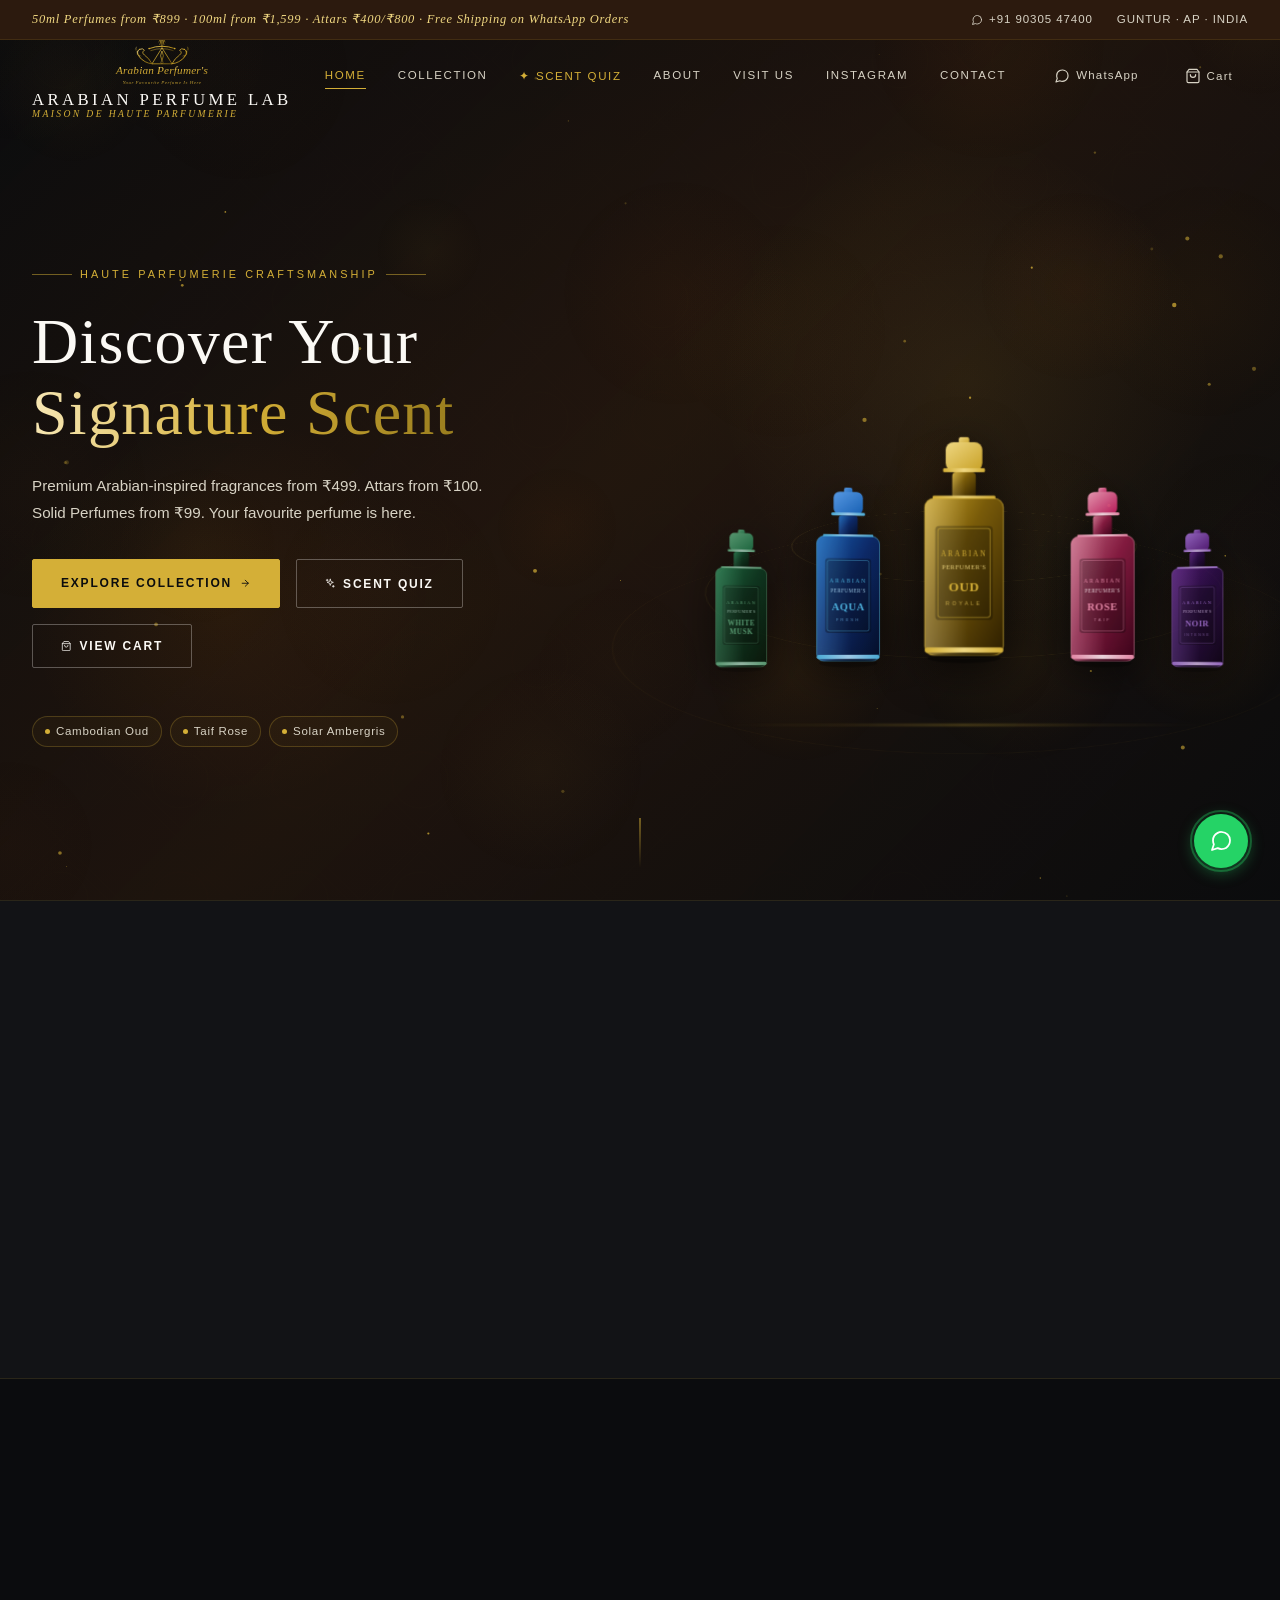
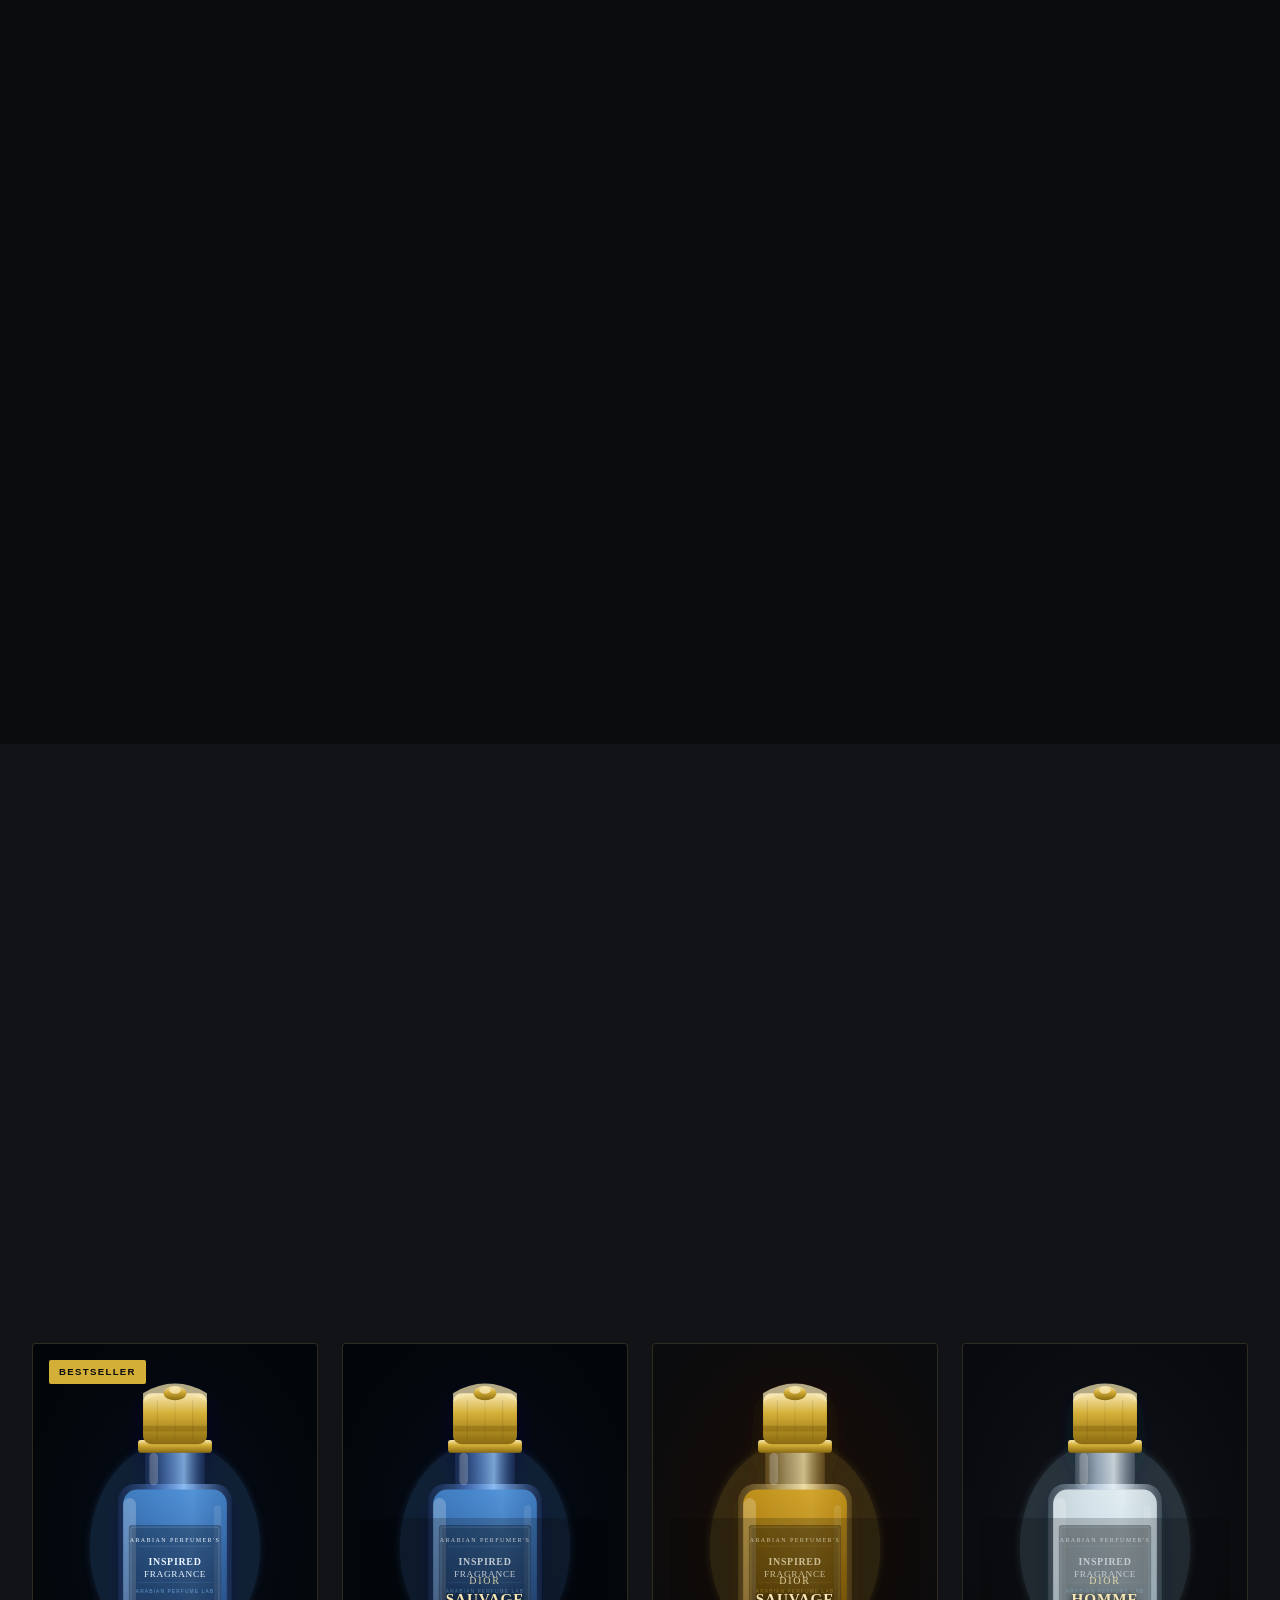
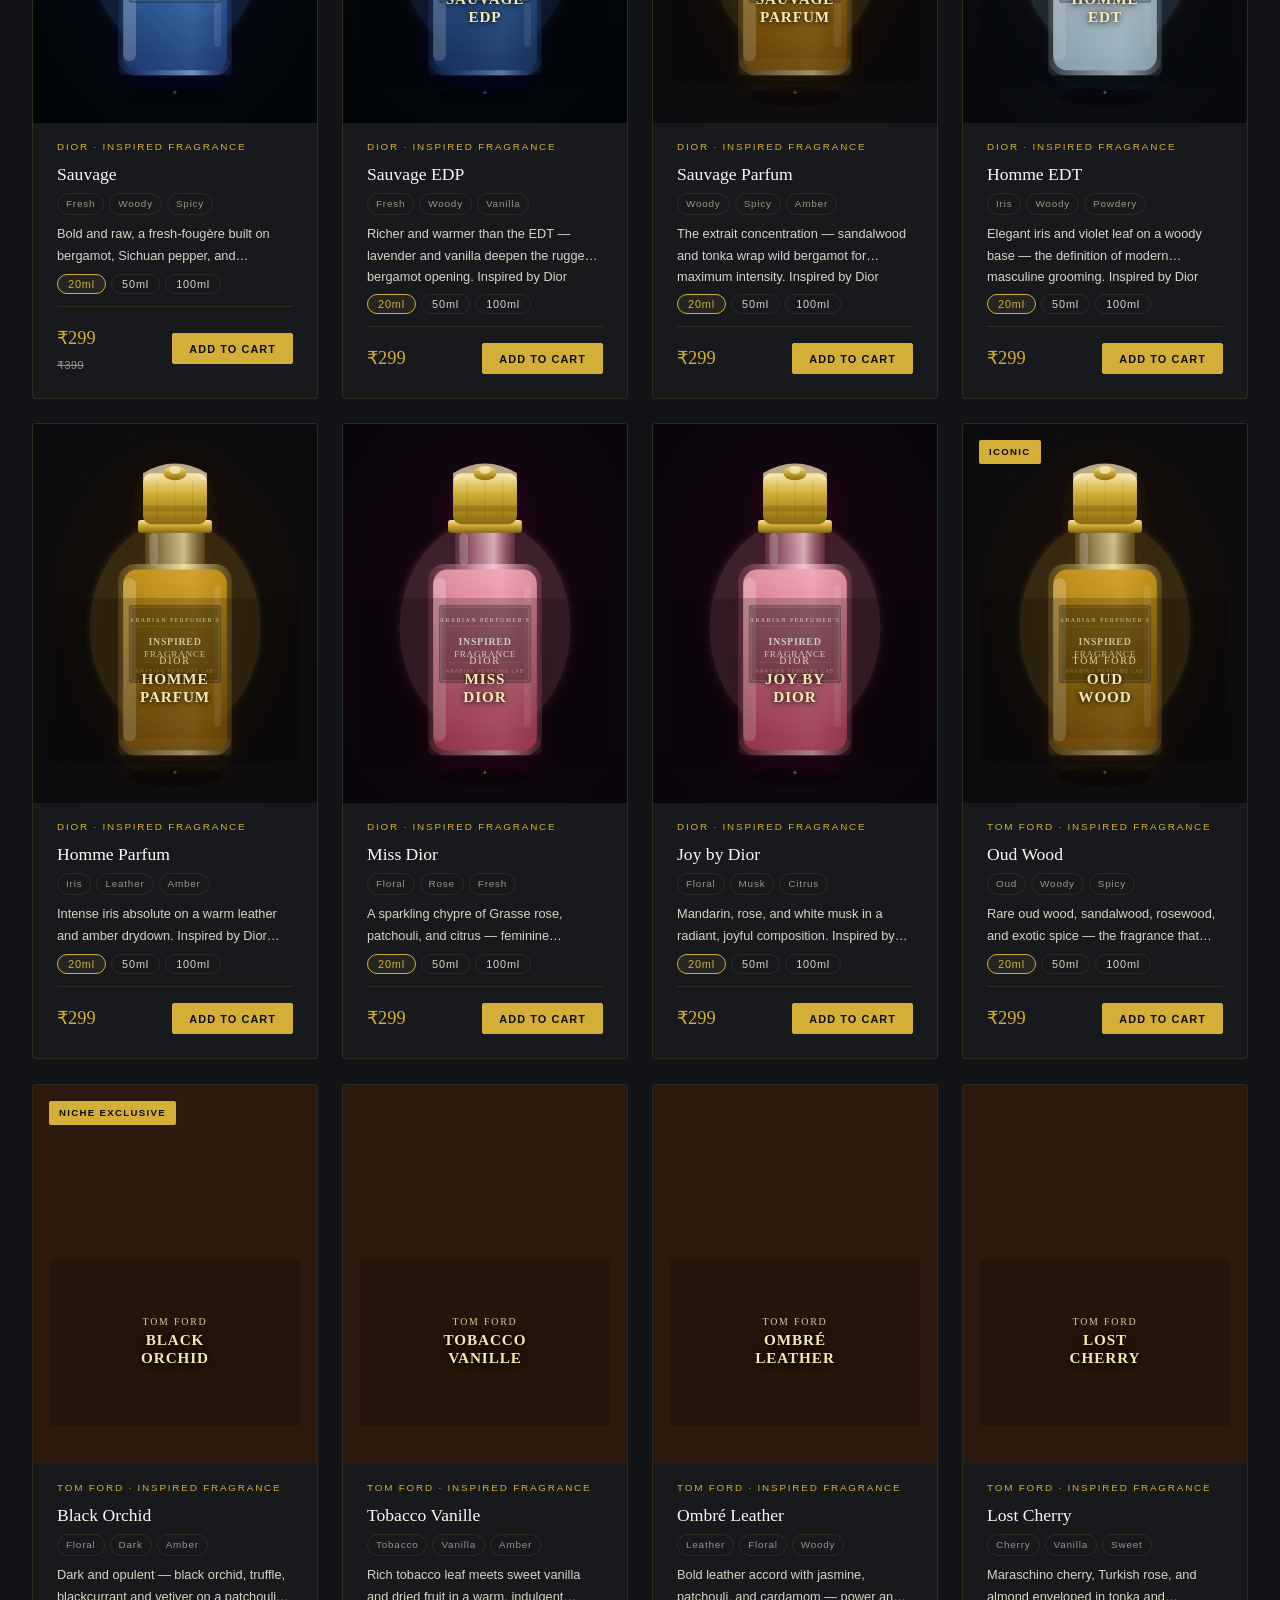
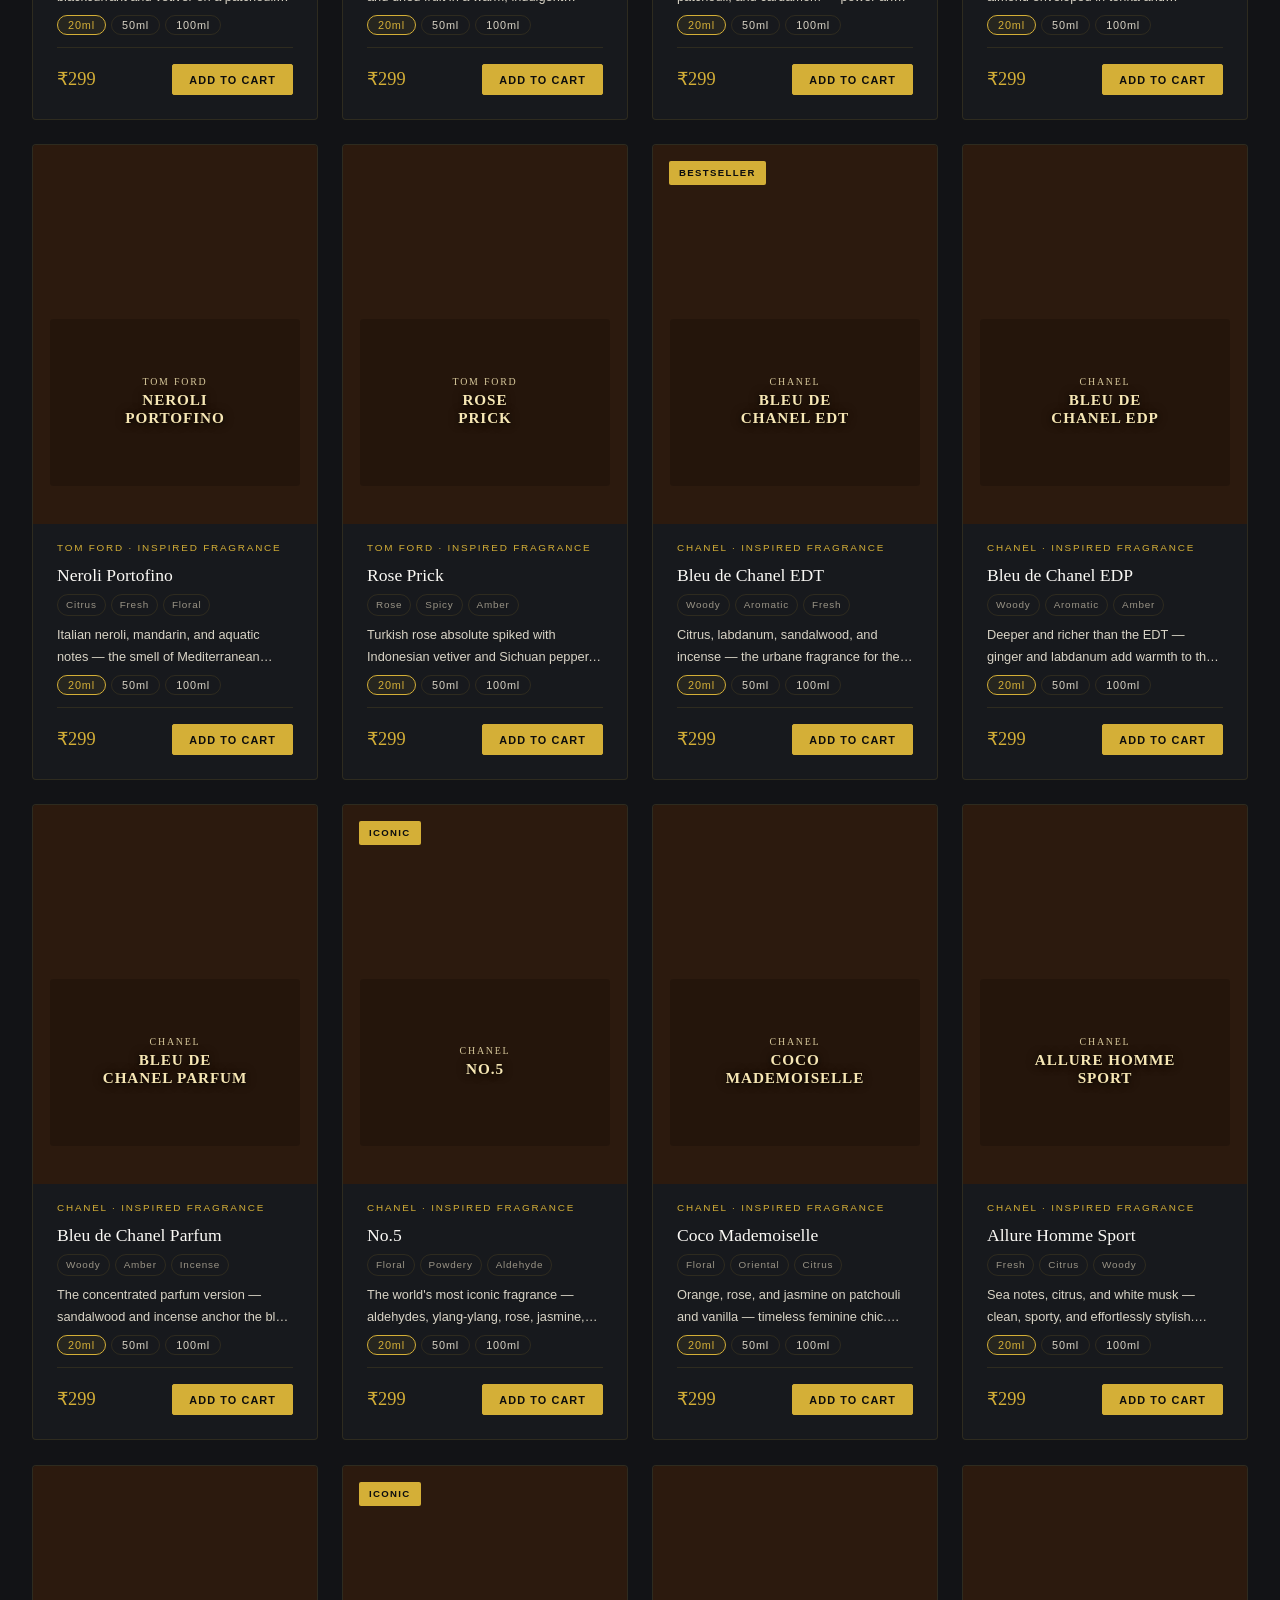
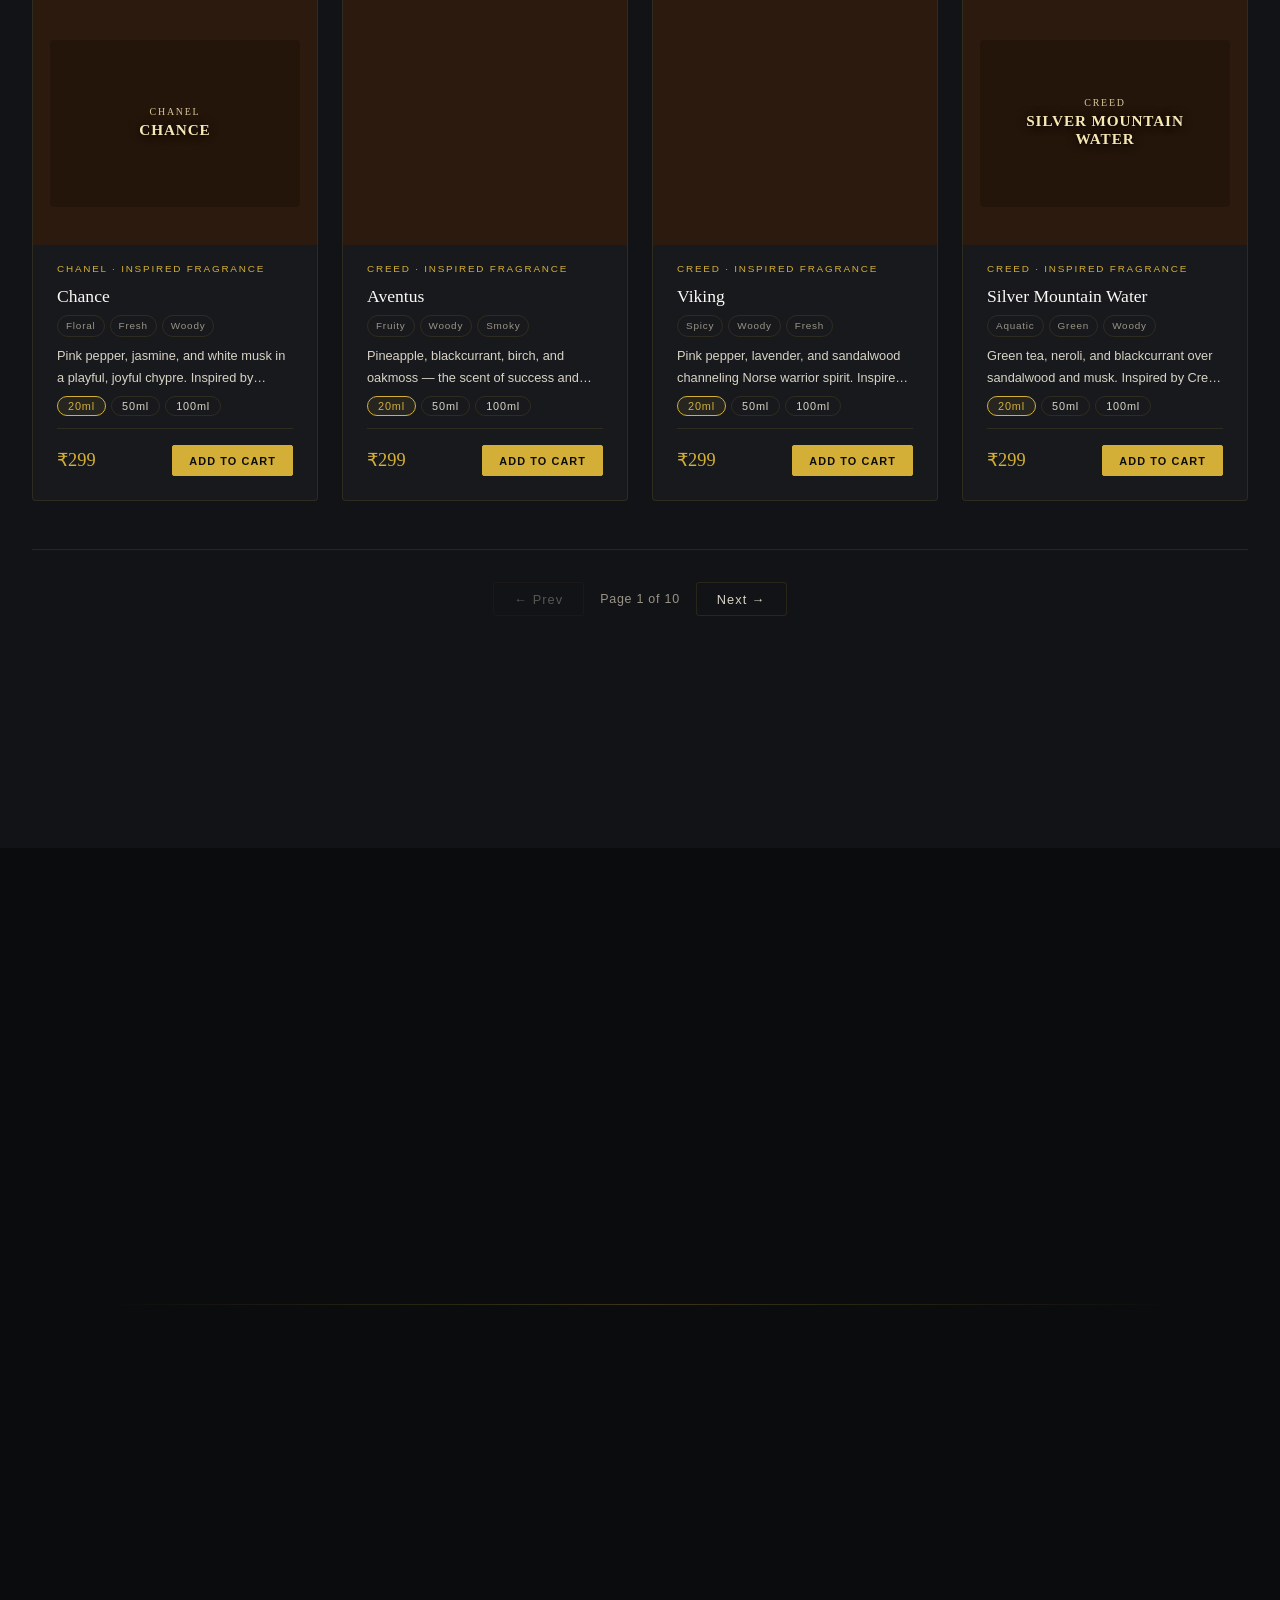
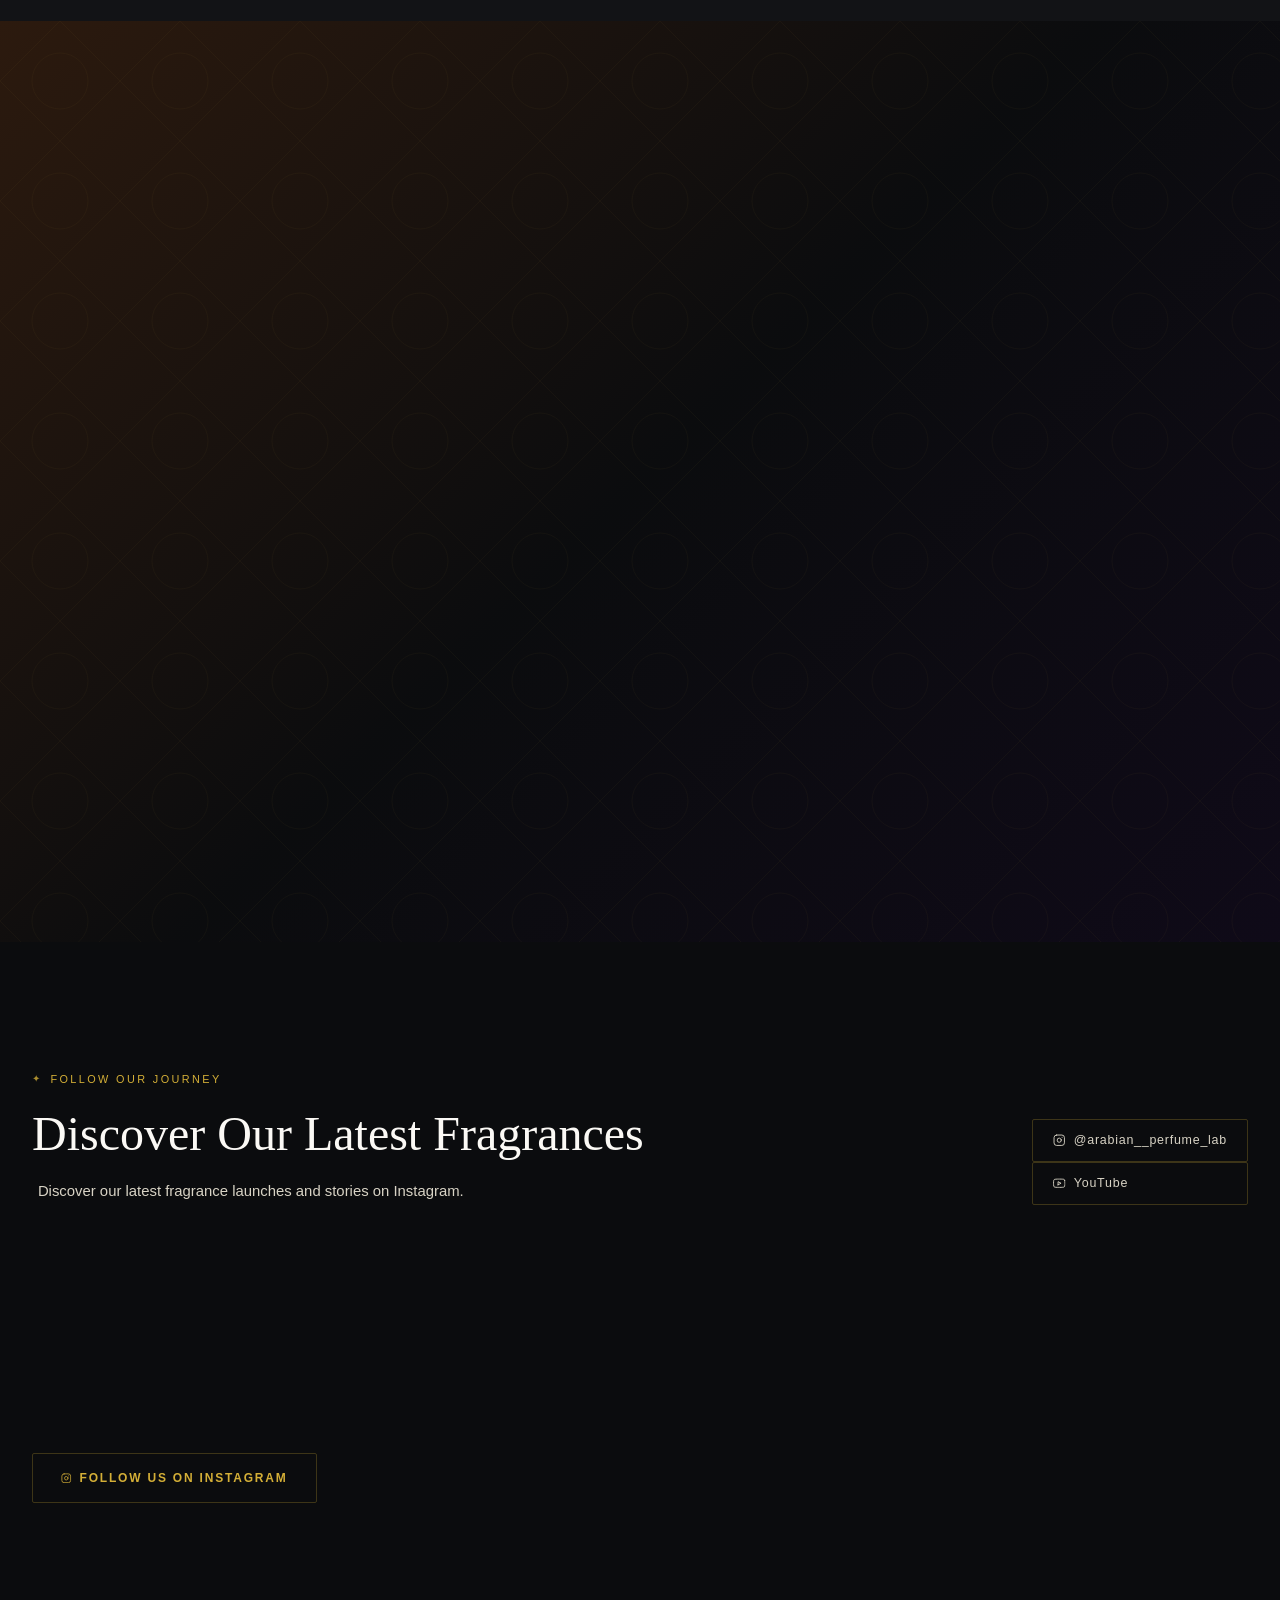
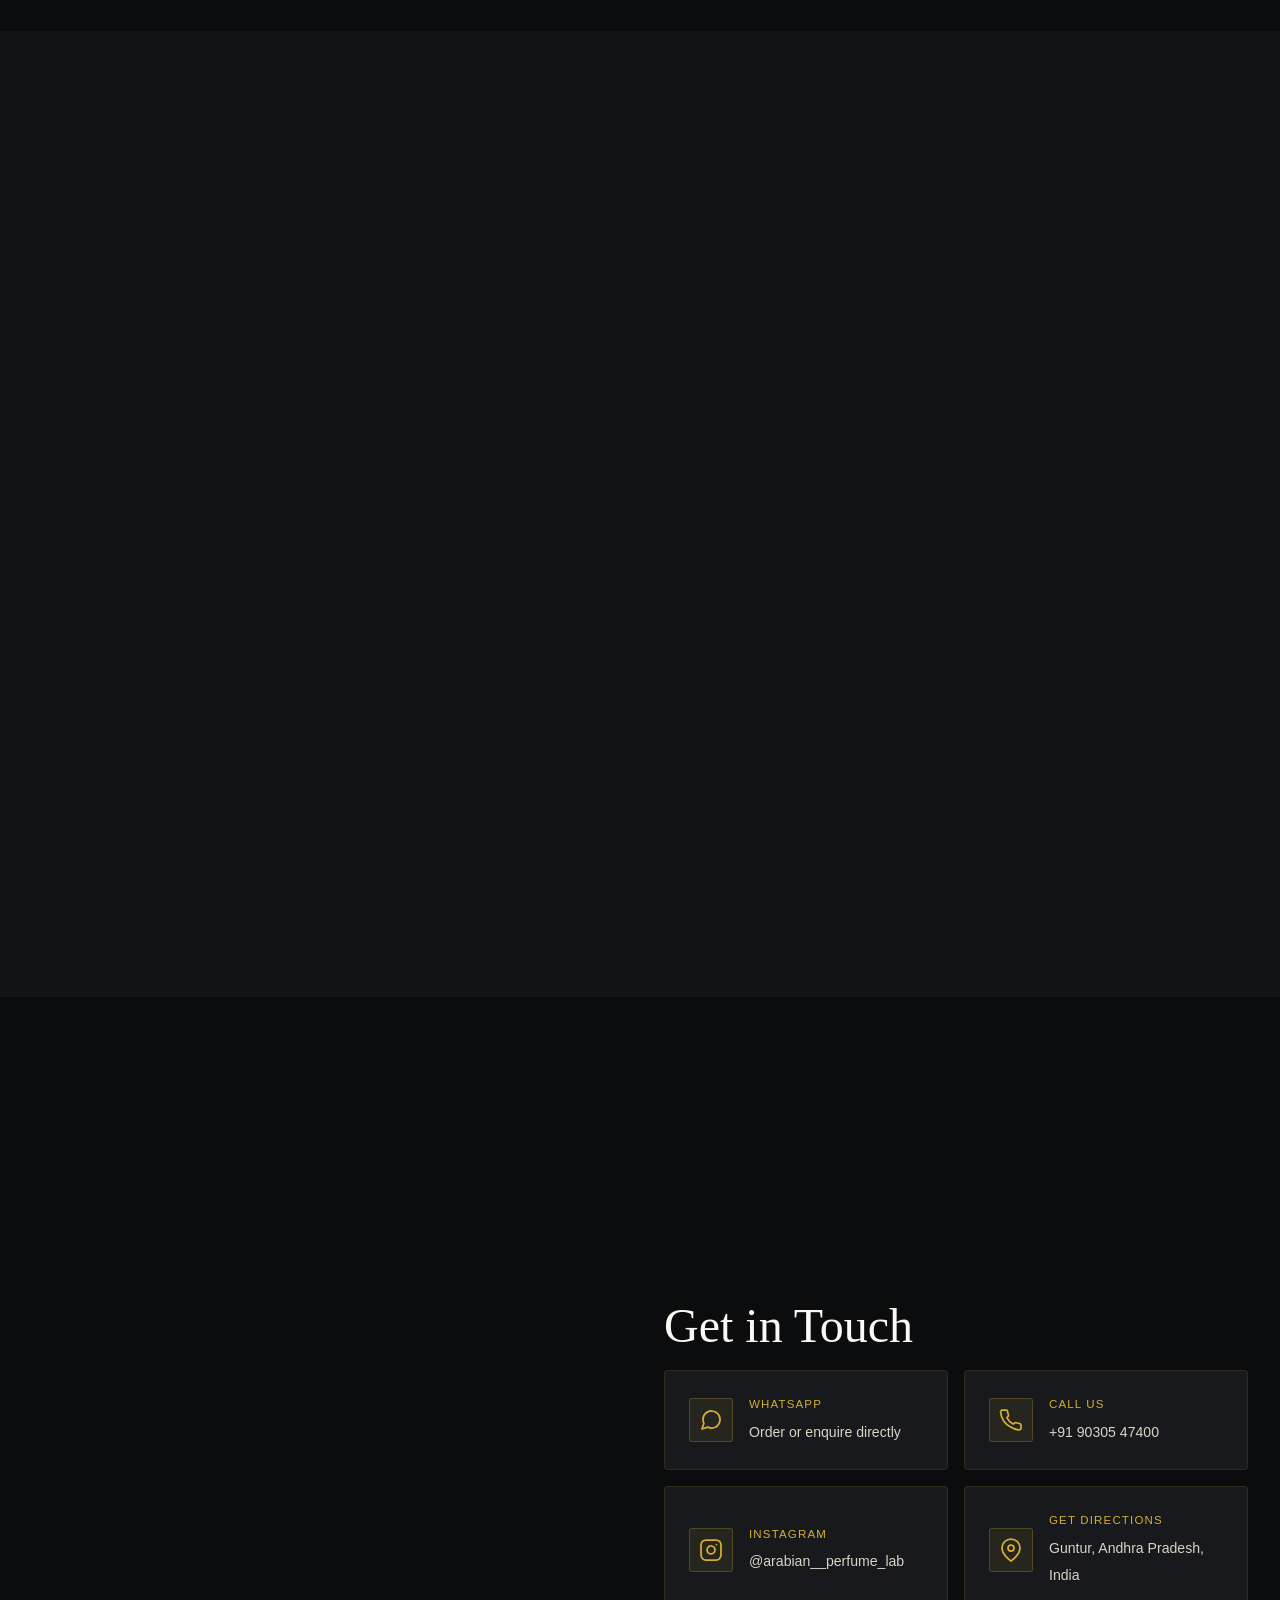
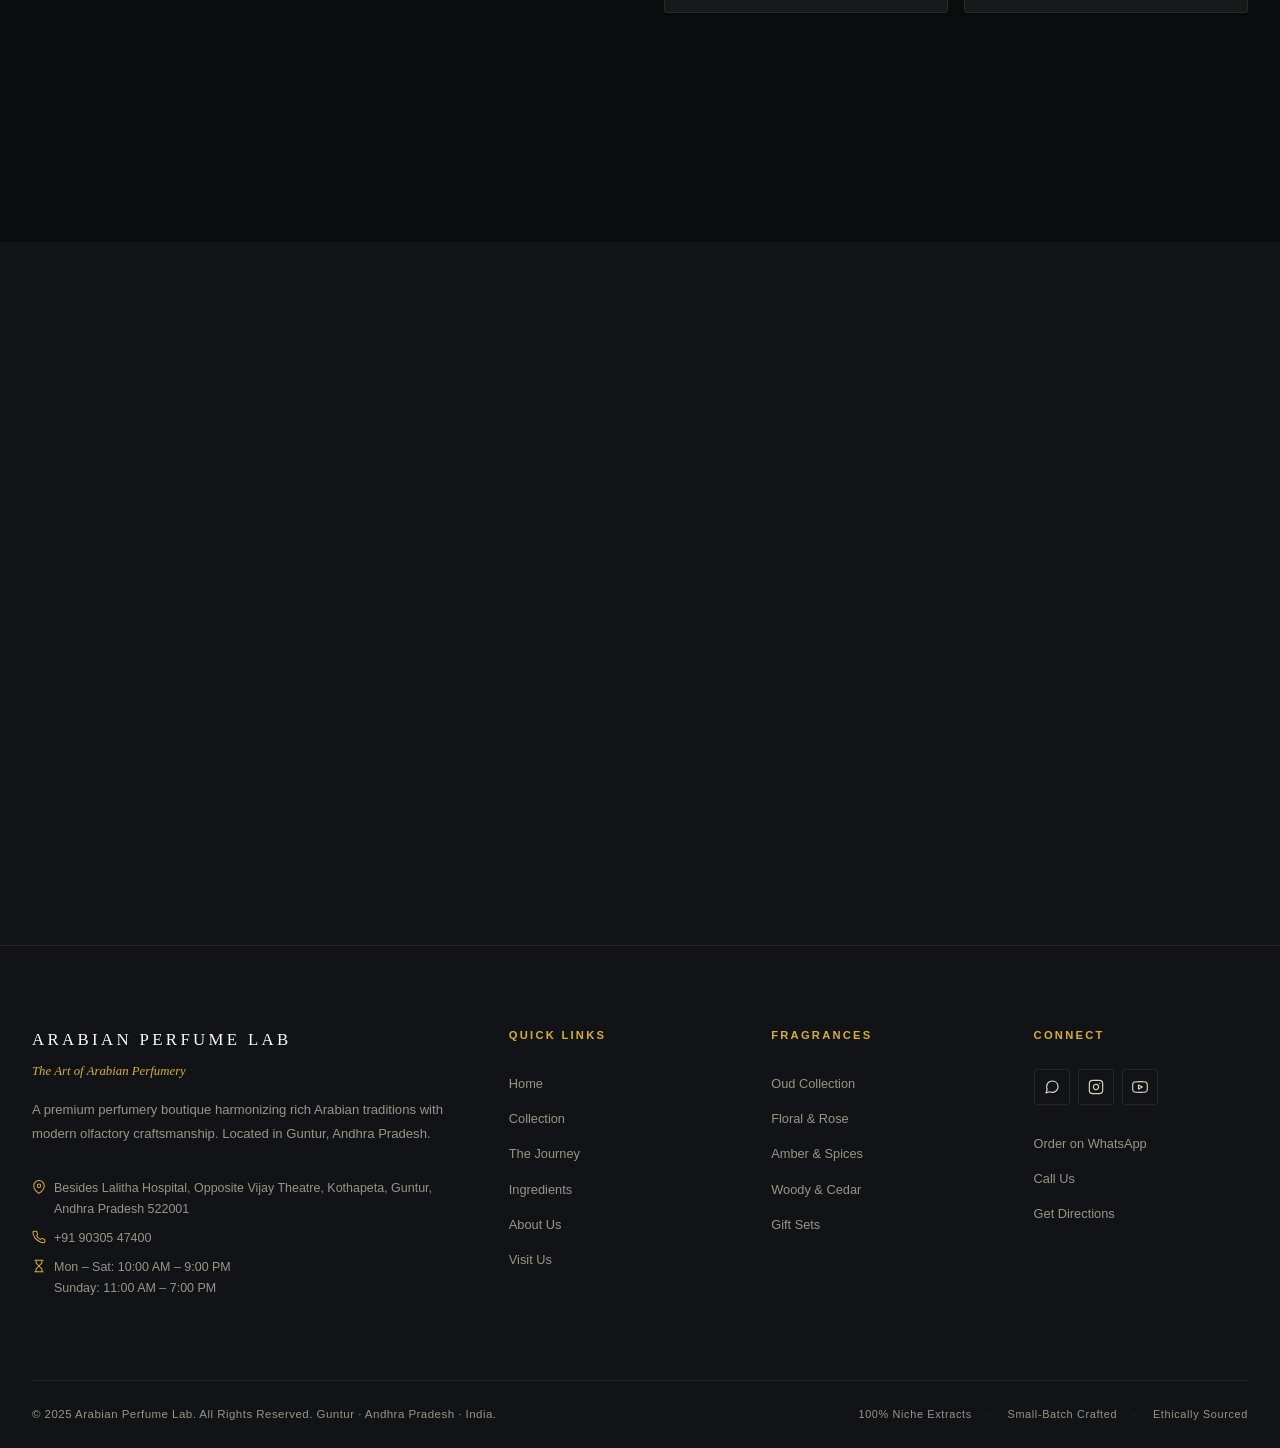
==== commit 73d380ce: "security: harden static site against client-side tampering Cart (v3): - Bump storage key to apl_cart" ====
--- a/index-new.html
+++ b/index-new.html
@@ -21,6 +21,20 @@
   <meta name="twitter:card"        content="summary_large_image">
   <meta name="twitter:title"       content="Arabian Perfume Lab">
   <meta name="twitter:description" content="Premium Arabian-inspired fragrances. Order via WhatsApp.">
+
+  <!-- ============================================================
+       SECURITY HEADERS (meta fallback — authoritative headers are
+       in _headers / netlify.toml / vercel.json for the host)
+       ============================================================ -->
+  <!-- Content-Security-Policy: restrict to self + data URIs only -->
+  <meta http-equiv="Content-Security-Policy"
+        content="default-src 'self'; script-src 'self'; style-src 'self'; img-src 'self' data:; font-src 'self'; connect-src 'self'; object-src 'none'; base-uri 'self'; form-action 'self'; frame-ancestors 'none';">
+
+  <!-- Prevent MIME-type sniffing -->
+  <meta http-equiv="X-Content-Type-Options" content="nosniff">
+
+  <!-- Referrer policy — only send origin on cross-origin requests -->
+  <meta name="referrer" content="strict-origin-when-cross-origin">
 
   <!-- Stylesheets — local only, no CDN -->
   <link rel="stylesheet" href="css/style.css">
@@ -91,9 +105,10 @@
       <img src="assets/images/arabian-perfumers-logo.svg"
            alt="Arabian Perfumer's — Your Favourite Perfume Is Here"
            class="nav-logo-img"
-           width="160" height="67"
-           onerror="this.style.display='none';this.nextElementSibling.style.display='flex';">
-      <span class="nav-logo-fallback" style="display:none;flex-direction:column;align-items:center;">
+           id="nav-logo-img"
+           width="160" height="67">
+      <span class="nav-logo-fallback" id="nav-logo-fallback" aria-hidden="true"
+            style="display:none;flex-direction:column;align-items:center;">
         <span class="nav-logo-main">ARABIAN PERFUME LAB</span>
         <span class="nav-logo-sub">Maison de Haute Parfumerie</span>
       </span>
@@ -147,9 +162,9 @@
       <img src="assets/images/arabian-perfumers-logo.svg"
            alt="Arabian Perfumer's"
            class="drawer-logo-img"
-           width="120" height="54"
-           onerror="this.style.display='none';this.nextElementSibling.style.display='inline';">
-      <span style="display:none;">ARABIAN PERFUME LAB</span>
+           id="drawer-logo-img"
+           width="120" height="54">
+      <span id="drawer-logo-fallback" style="display:none;">ARABIAN PERFUME LAB</span>
     </span>
     <button class="drawer-close" id="drawer-close" aria-label="Close navigation menu">
       <svg class="icon" aria-hidden="true" focusable="false"><use href="assets/icons/icons.svg#icon-close"></use></svg>
@@ -1577,14 +1592,16 @@
     </div>
 
     <p class="cart-disclaimer">
-      <strong>Note:</strong> Prices are subject to confirmation by Arabian Perfume Lab.
-      Final order will be confirmed via WhatsApp.
+      <strong>Order Request Only.</strong>
+      Prices shown are based on the current catalogue.
+      Final price, availability and delivery charges will be confirmed by
+      Arabian Perfume Lab through WhatsApp.
     </p>
 
     <div class="cart-actions">
       <button class="btn btn-gold btn-full" id="cart-order-btn">
         <svg class="icon icon-sm" aria-hidden="true" focusable="false"><use href="assets/icons/icons.svg#icon-whatsapp"></use></svg>
-        <span>Order on WhatsApp</span>
+        <span>Send Order Request</span>
       </button>
       <div style="display:flex; gap:0.5rem;">
         <button class="btn btn-outline btn-full" id="cart-shop-btn">
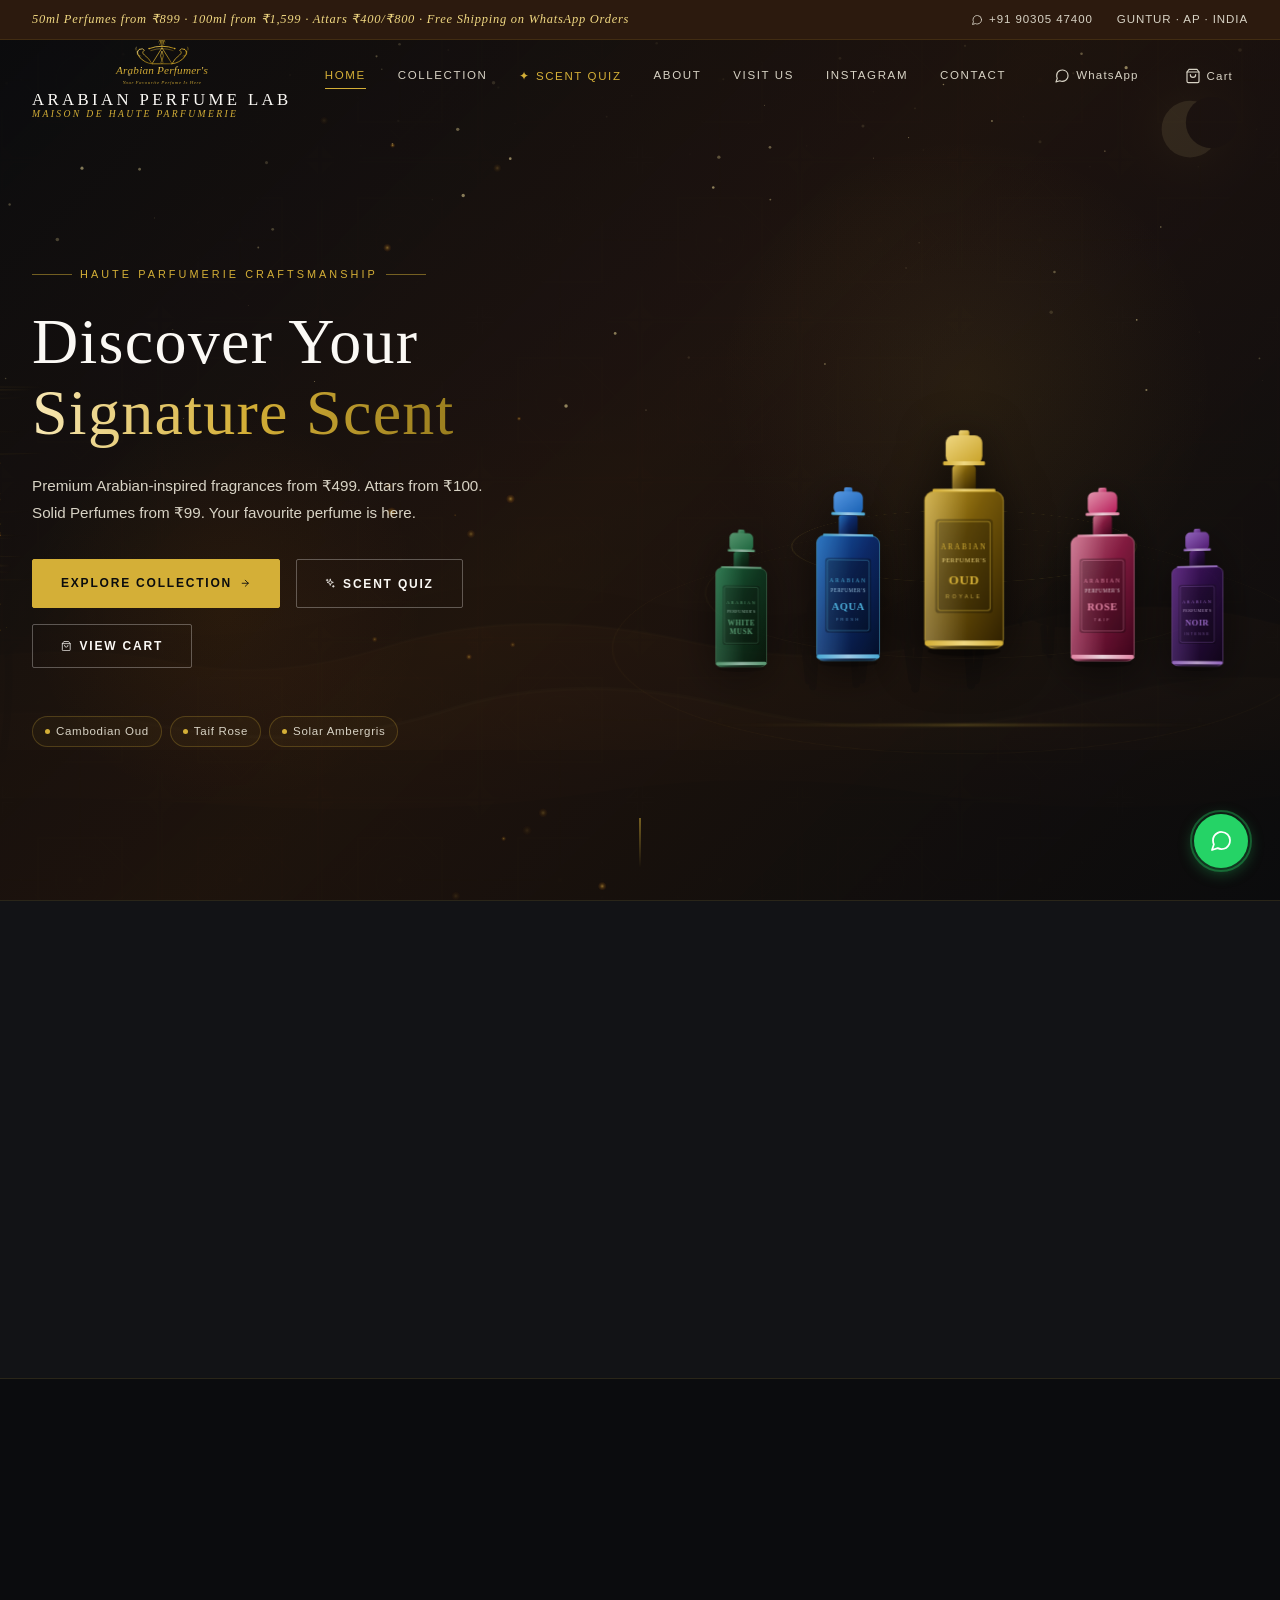
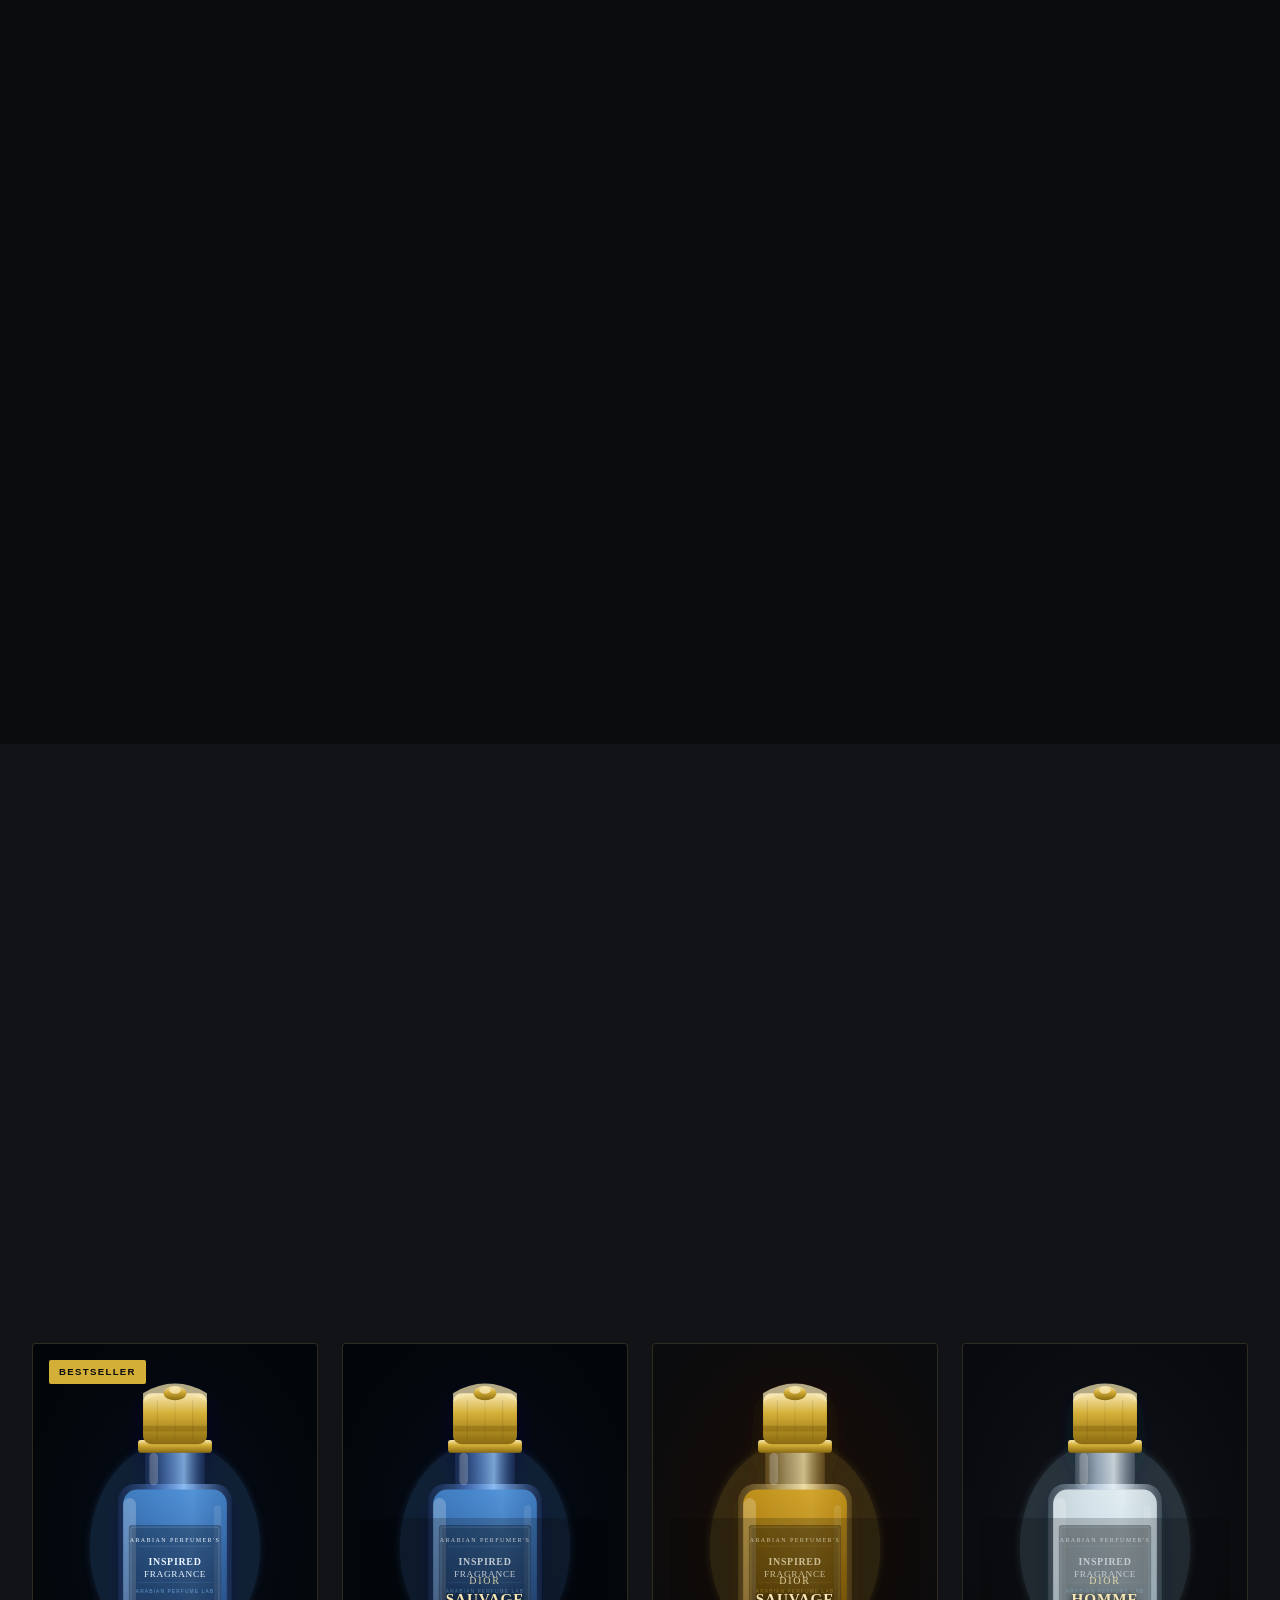
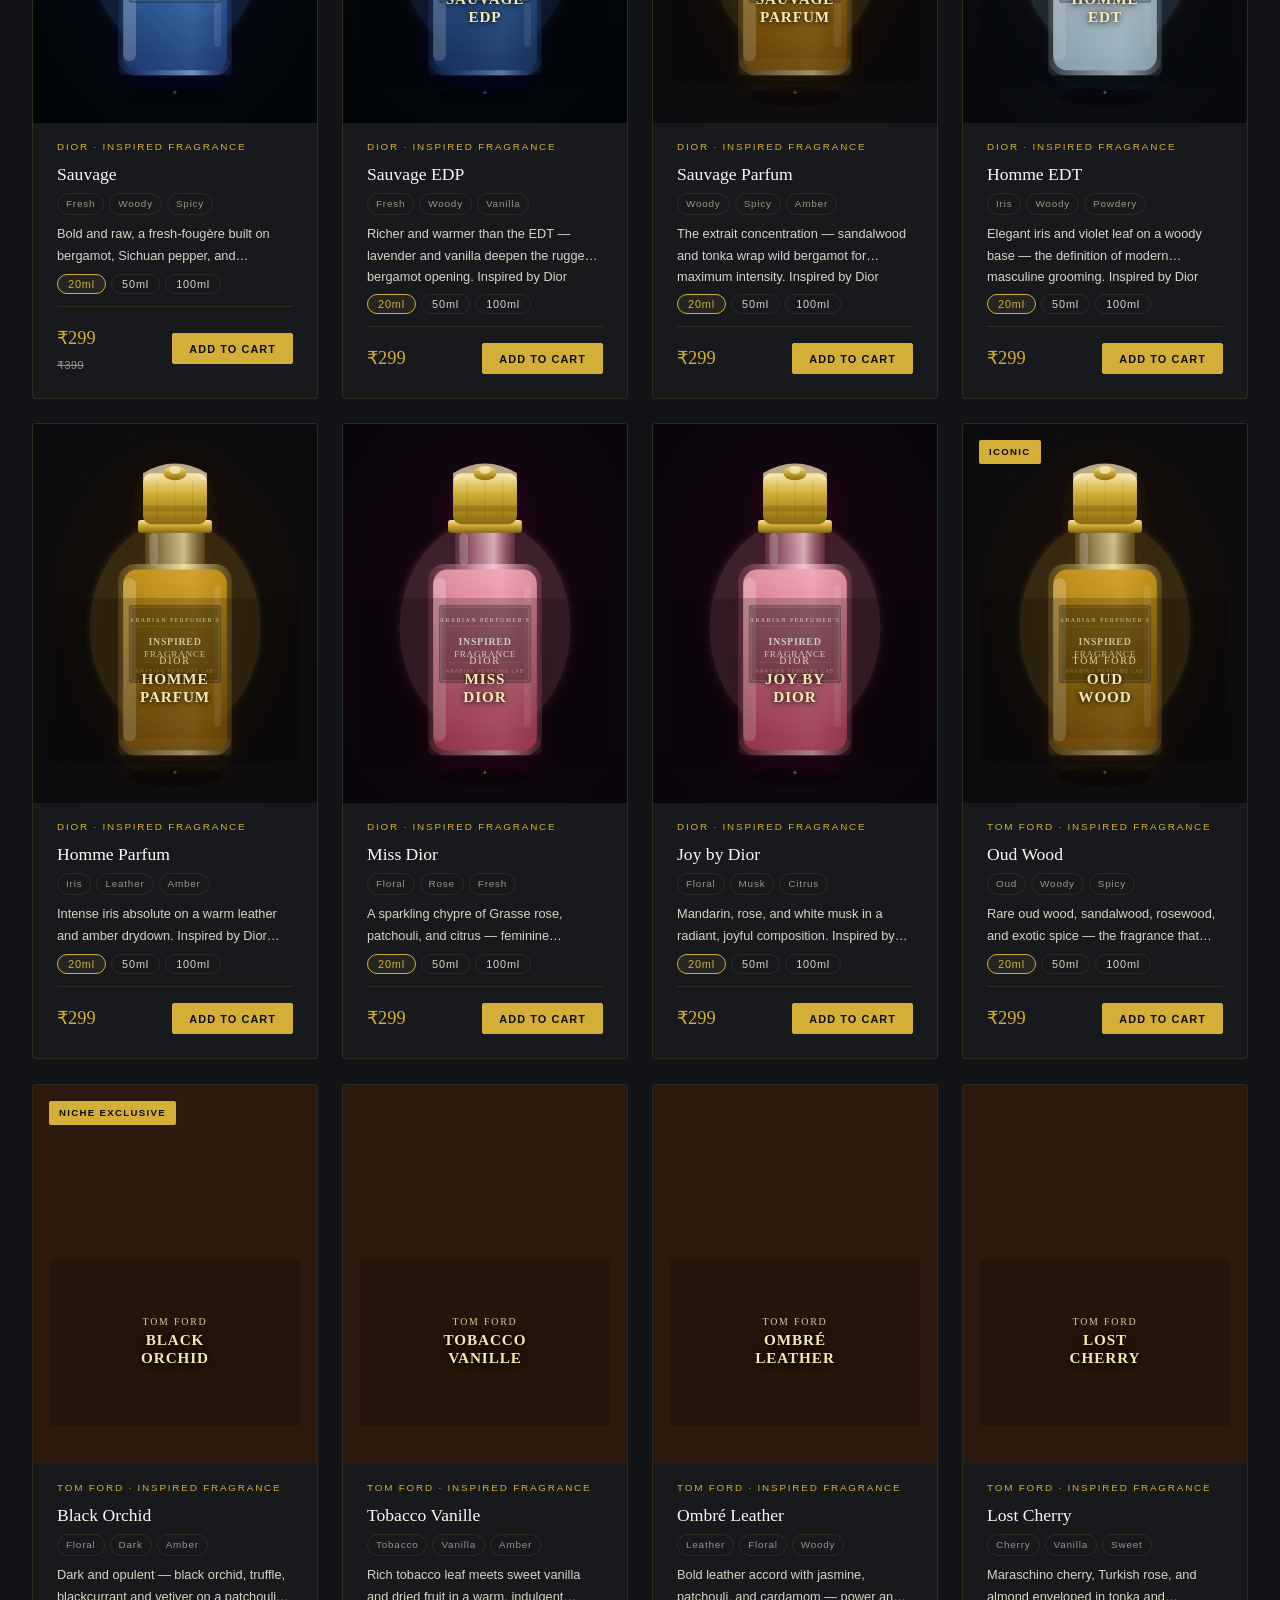
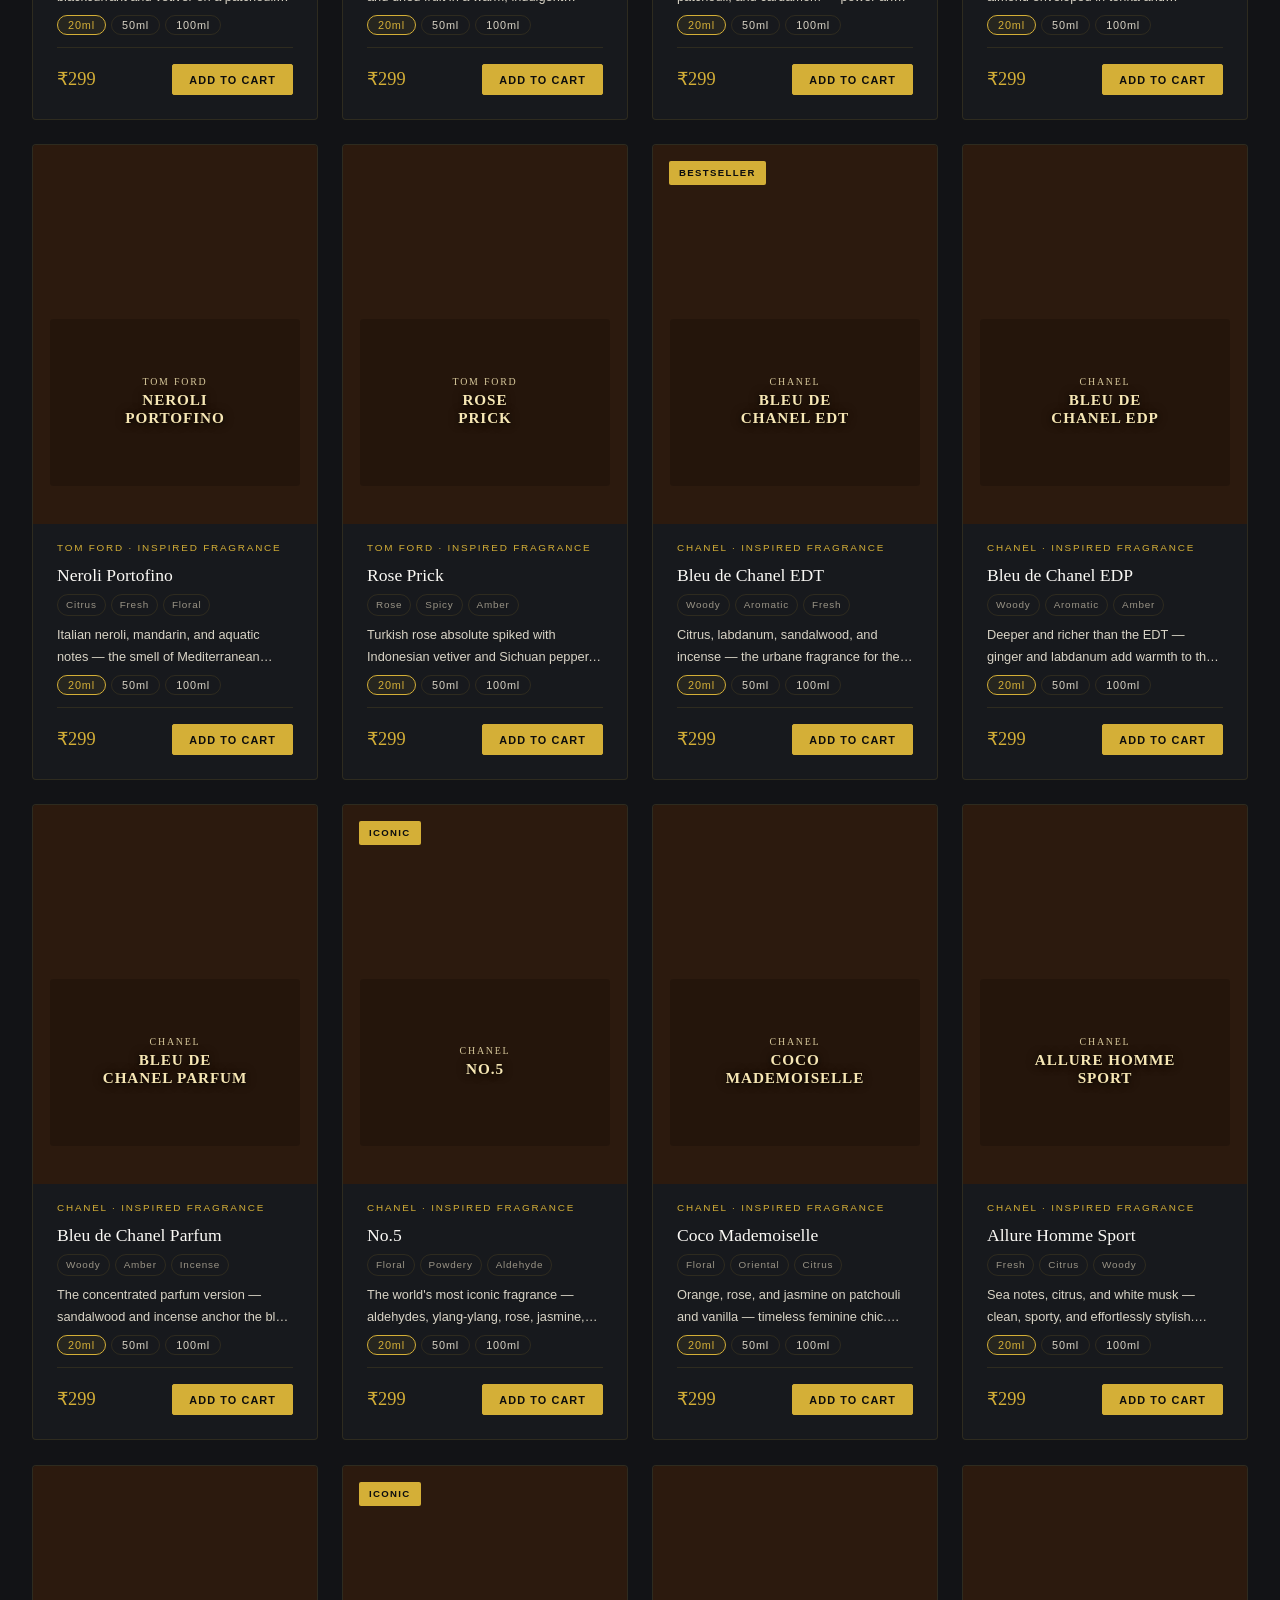
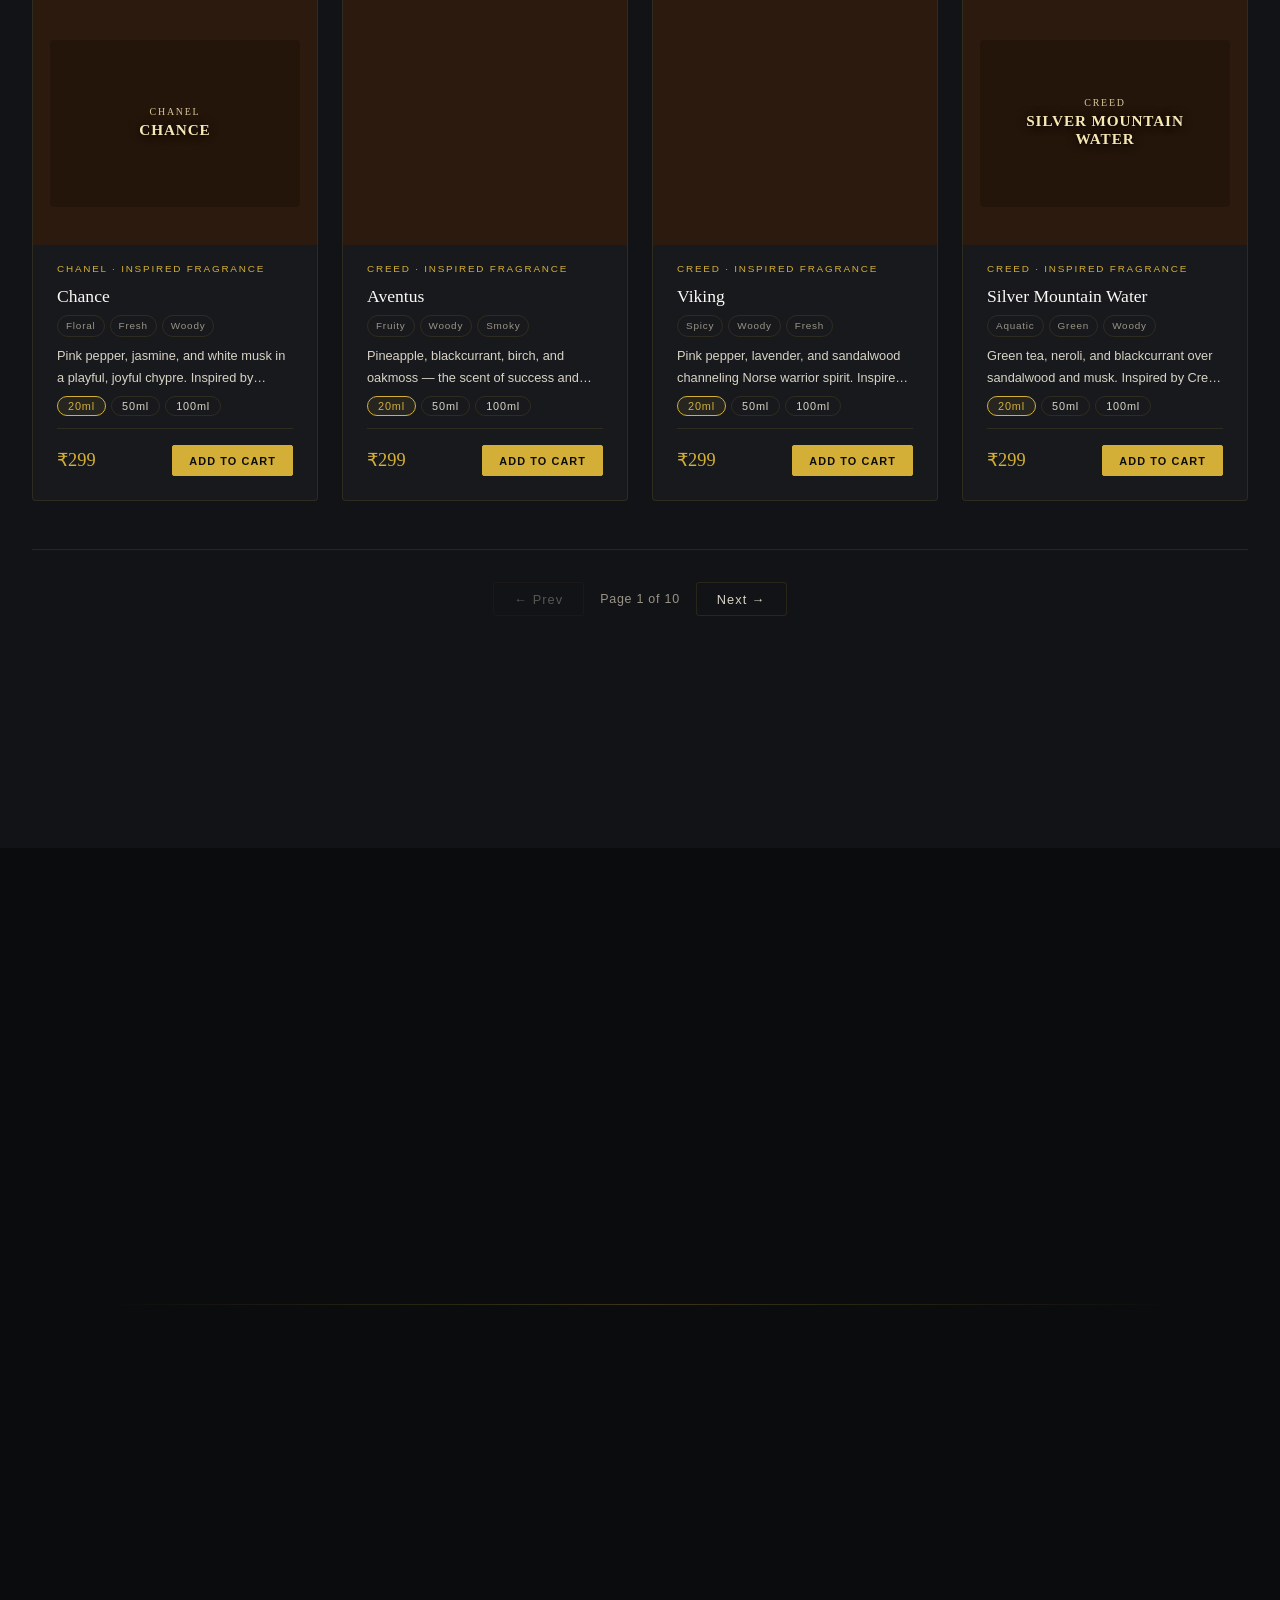
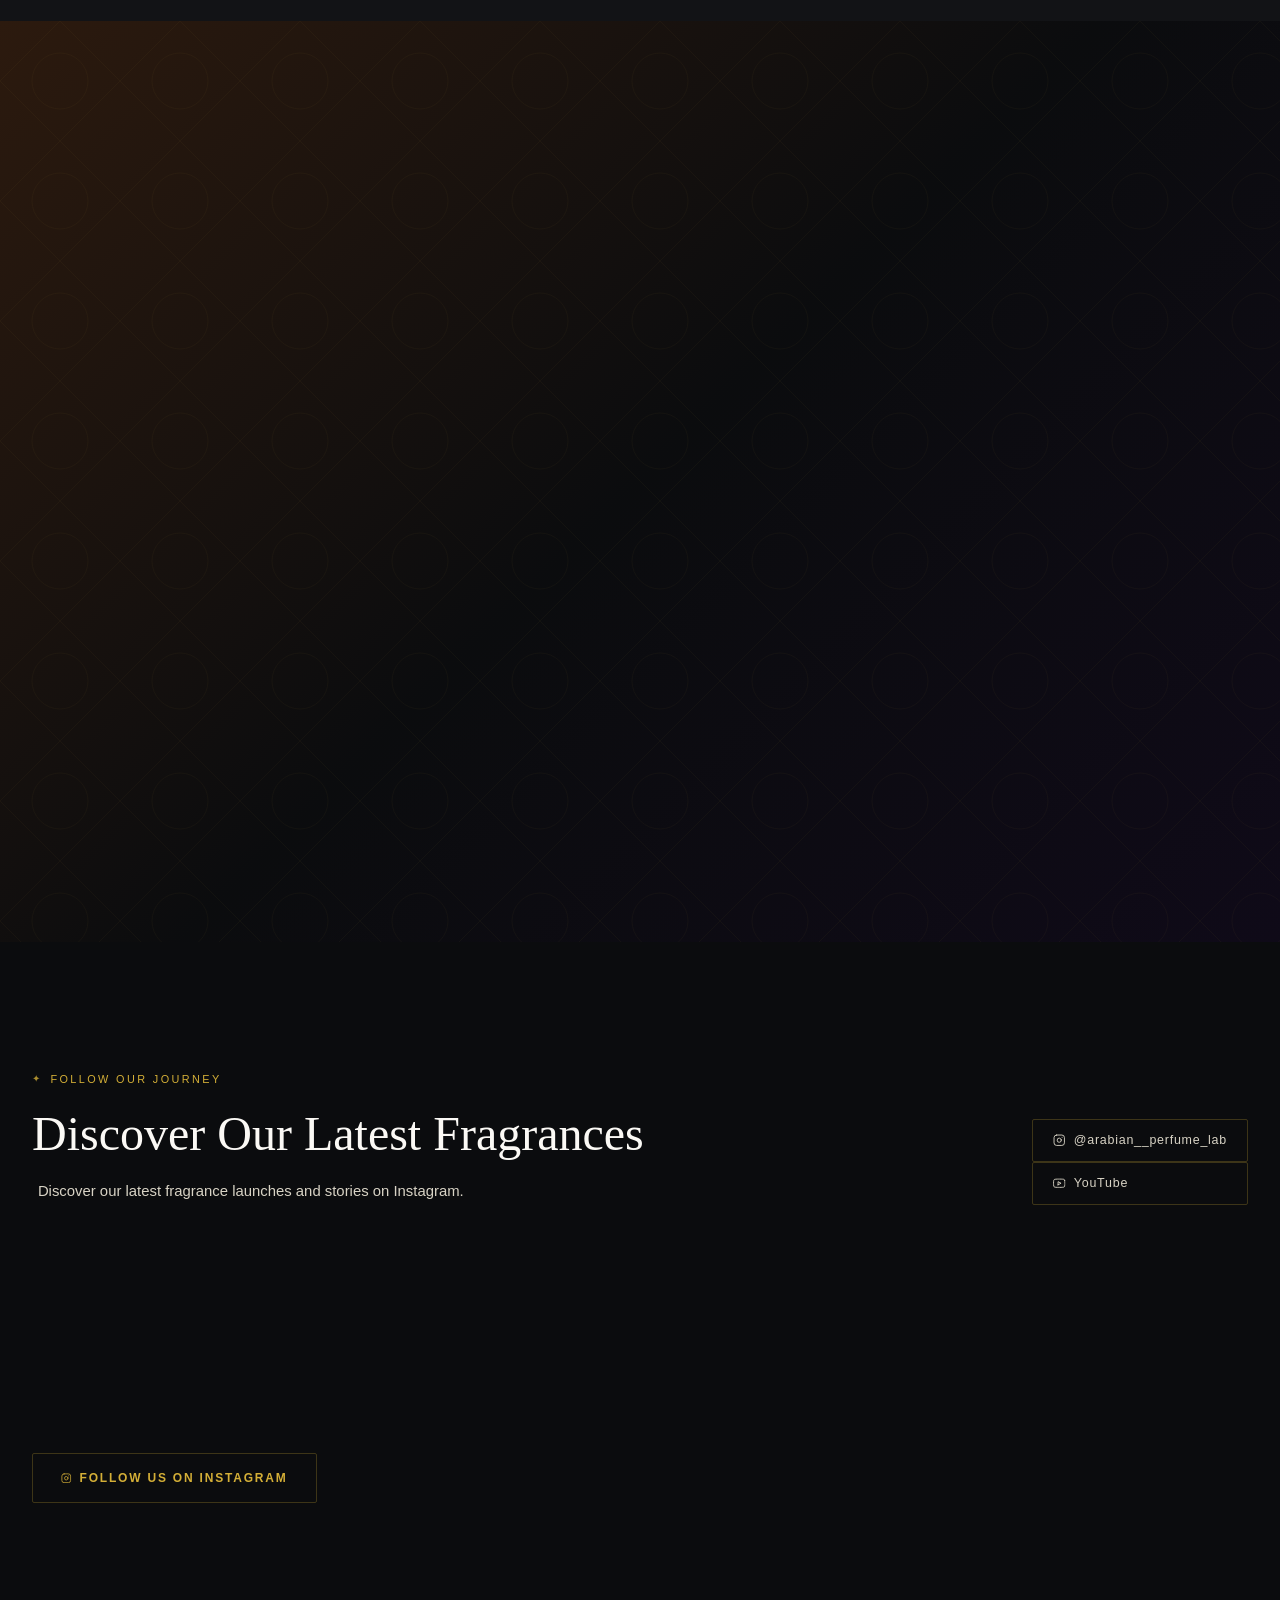
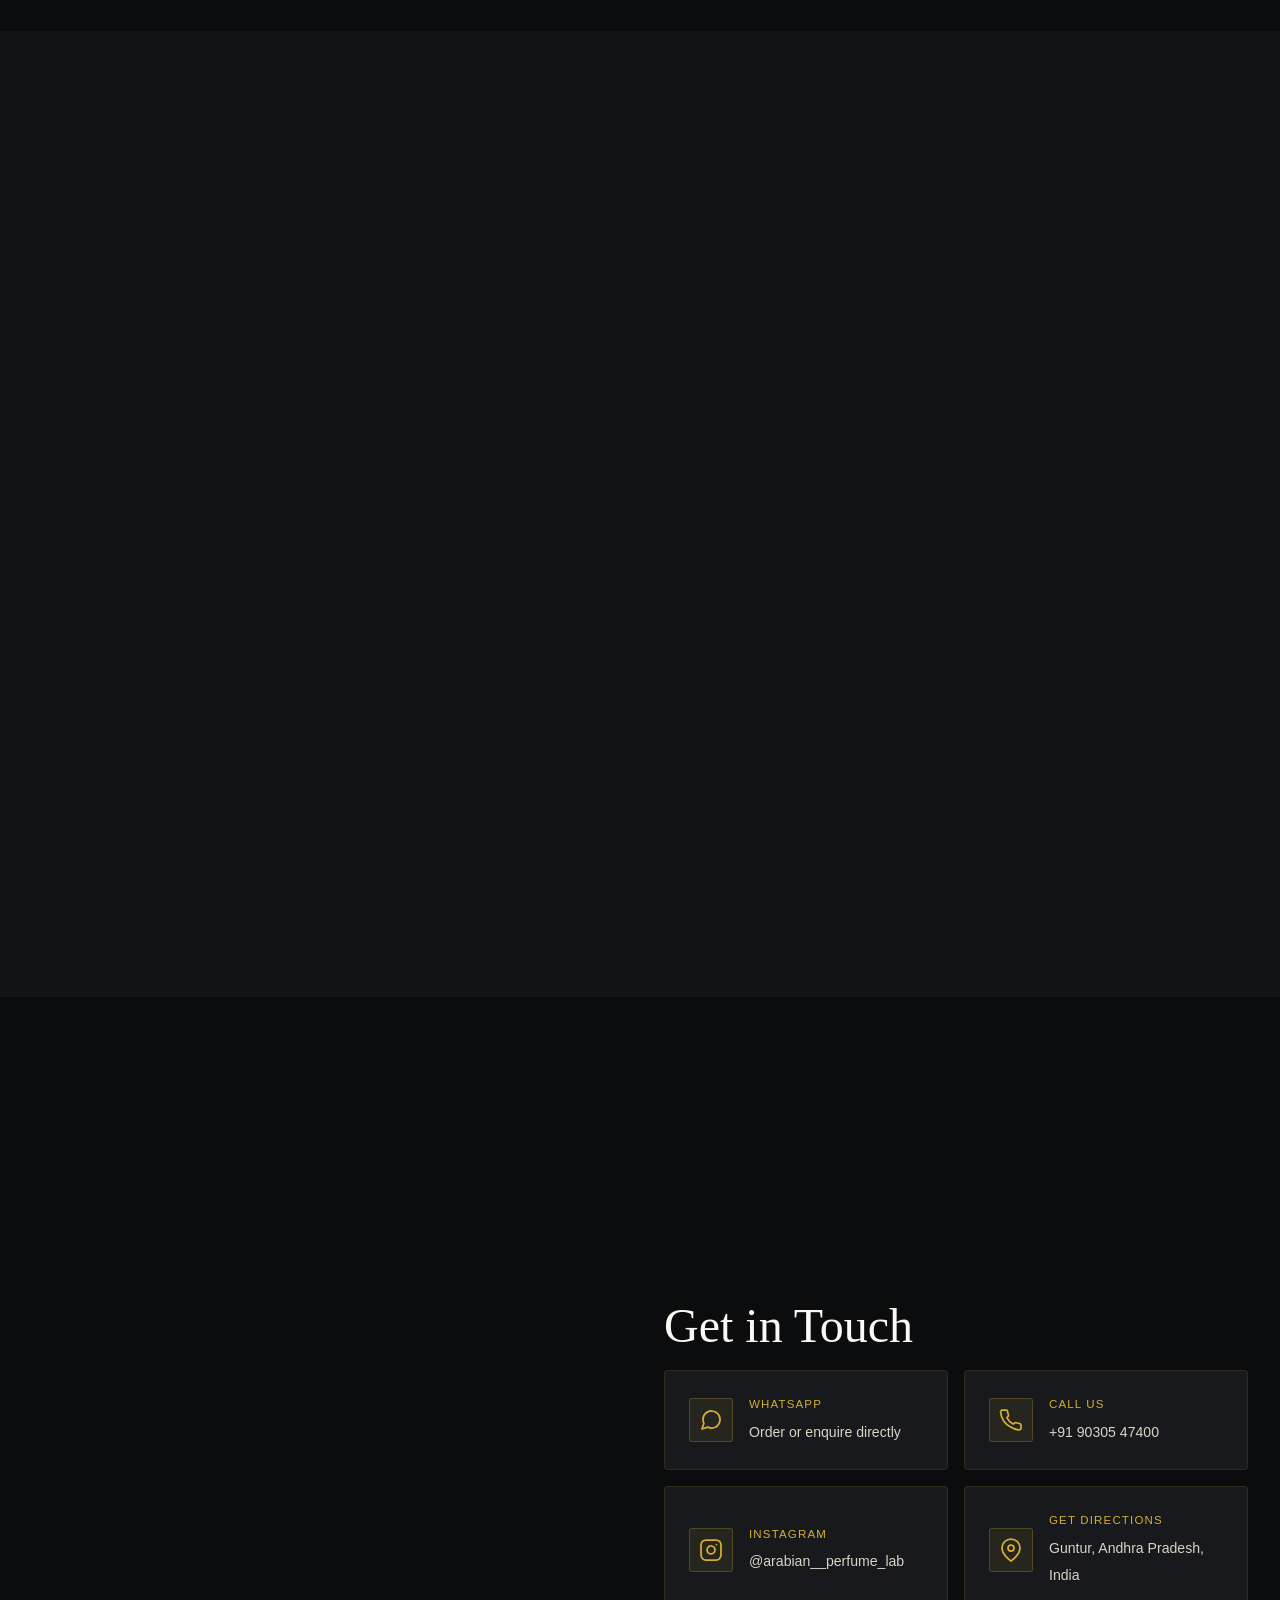
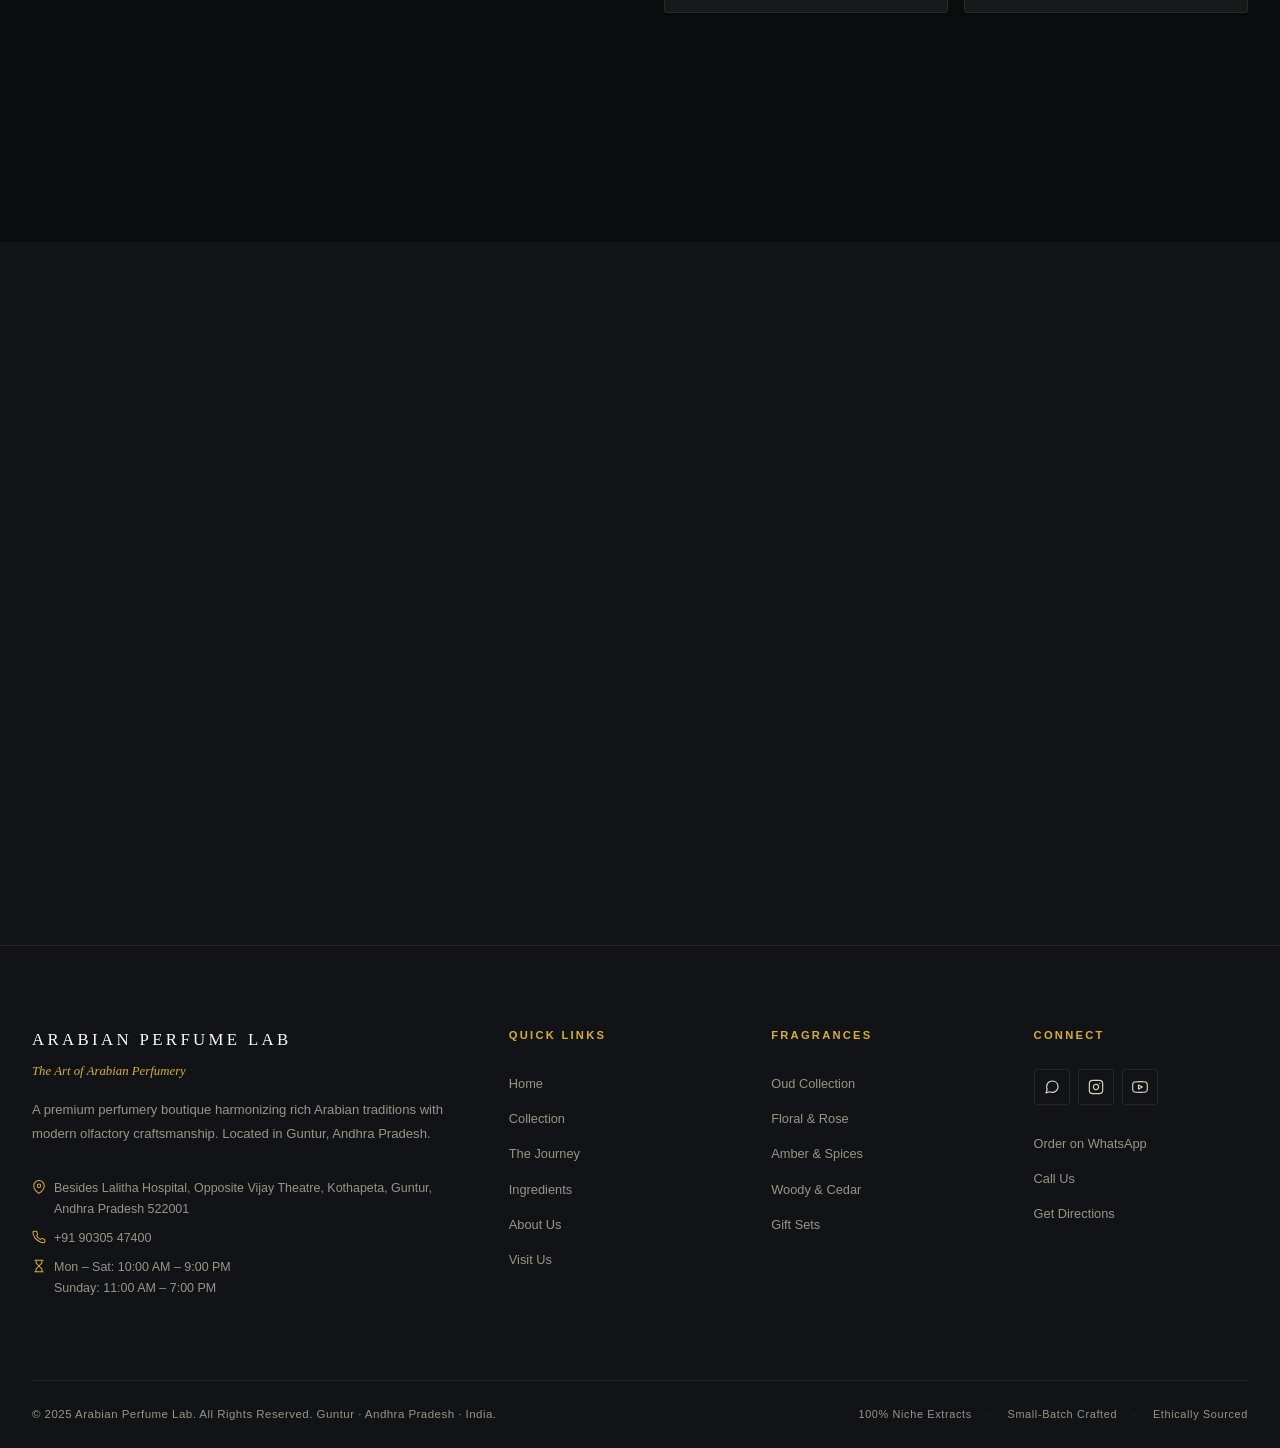
==== commit 8c2c45ab: "theme: Arabian desert night with camel caravan hero-bg.svg: - Full desert night panorama: indigo-to-" ====
--- a/index-new.html
+++ b/index-new.html
@@ -47,15 +47,54 @@
 <body>
 
 <!-- ============================================================
-     BACKGROUND GEOMETRIC PATTERN (Arabian motif, CSS/SVG)
+     BACKGROUND GEOMETRIC PATTERN — Ornate Islamic 8-point star tile
      ============================================================ -->
 <svg class="bg-geo-pattern" aria-hidden="true" focusable="false"
      xmlns="http://www.w3.org/2000/svg" width="100%" height="100%">
   <defs>
-    <pattern id="arabian-geo" width="120" height="120" patternUnits="userSpaceOnUse">
-      <path d="M60 0 L120 60 L60 120 L0 60 Z" fill="none" stroke="rgba(212,175,55,0.025)" stroke-width="1"/>
-      <circle cx="60" cy="60" r="28" fill="none" stroke="rgba(212,175,55,0.018)" stroke-width="1"/>
-      <path d="M60 12 L108 60 L60 108 L12 60 Z" fill="none" stroke="rgba(212,175,55,0.015)" stroke-width="1"/>
+    <!--
+      Islamic 8-pointed star (khatam) repeating tile.
+      Built from: outer octagon + inner 8-point star + corner squares + connecting lines.
+      Cell size: 160×160 px
+    -->
+    <pattern id="arabian-geo" width="160" height="160" patternUnits="userSpaceOnUse">
+      <!-- Outer square frame -->
+      <rect x="2" y="2" width="156" height="156"
+            fill="none" stroke="rgba(212,175,55,0.022)" stroke-width="0.8"/>
+
+      <!-- 8-pointed star (two overlapping squares rotated 45°) -->
+      <!-- Square 1 — axis-aligned -->
+      <rect x="38" y="38" width="84" height="84"
+            fill="none" stroke="rgba(212,175,55,0.03)" stroke-width="0.9"/>
+      <!-- Square 2 — rotated 45° around centre (80,80) -->
+      <rect x="38" y="38" width="84" height="84"
+            fill="none" stroke="rgba(212,175,55,0.025)" stroke-width="0.9"
+            transform="rotate(45 80 80)"/>
+
+      <!-- Inner circle -->
+      <circle cx="80" cy="80" r="24"
+              fill="none" stroke="rgba(212,175,55,0.02)" stroke-width="0.8"/>
+
+      <!-- Radial spoke lines from centre to corners of the tile -->
+      <line x1="80" y1="80" x2="2"   y2="2"   stroke="rgba(212,175,55,0.016)" stroke-width="0.6"/>
+      <line x1="80" y1="80" x2="158" y2="2"   stroke="rgba(212,175,55,0.016)" stroke-width="0.6"/>
+      <line x1="80" y1="80" x2="2"   y2="158" stroke="rgba(212,175,55,0.016)" stroke-width="0.6"/>
+      <line x1="80" y1="80" x2="158" y2="158" stroke="rgba(212,175,55,0.016)" stroke-width="0.6"/>
+
+      <!-- Cross spokes (to mid-edges) -->
+      <line x1="80" y1="80" x2="80"  y2="2"   stroke="rgba(212,175,55,0.014)" stroke-width="0.5"/>
+      <line x1="80" y1="80" x2="80"  y2="158" stroke="rgba(212,175,55,0.014)" stroke-width="0.5"/>
+      <line x1="80" y1="80" x2="2"   y2="80"  stroke="rgba(212,175,55,0.014)" stroke-width="0.5"/>
+      <line x1="80" y1="80" x2="158" y2="80"  stroke="rgba(212,175,55,0.014)" stroke-width="0.5"/>
+
+      <!-- Corner ornament diamonds -->
+      <path d="M2,2 L14,2 L2,14 Z"     fill="rgba(212,175,55,0.018)"/>
+      <path d="M158,2 L146,2 L158,14 Z" fill="rgba(212,175,55,0.018)"/>
+      <path d="M2,158 L14,158 L2,146 Z" fill="rgba(212,175,55,0.018)"/>
+      <path d="M158,158 L146,158 L158,146 Z" fill="rgba(212,175,55,0.018)"/>
+
+      <!-- Centre dot -->
+      <circle cx="80" cy="80" r="2.5" fill="rgba(212,175,55,0.025)"/>
     </pattern>
   </defs>
   <rect width="100%" height="100%" fill="url(#arabian-geo)"/>
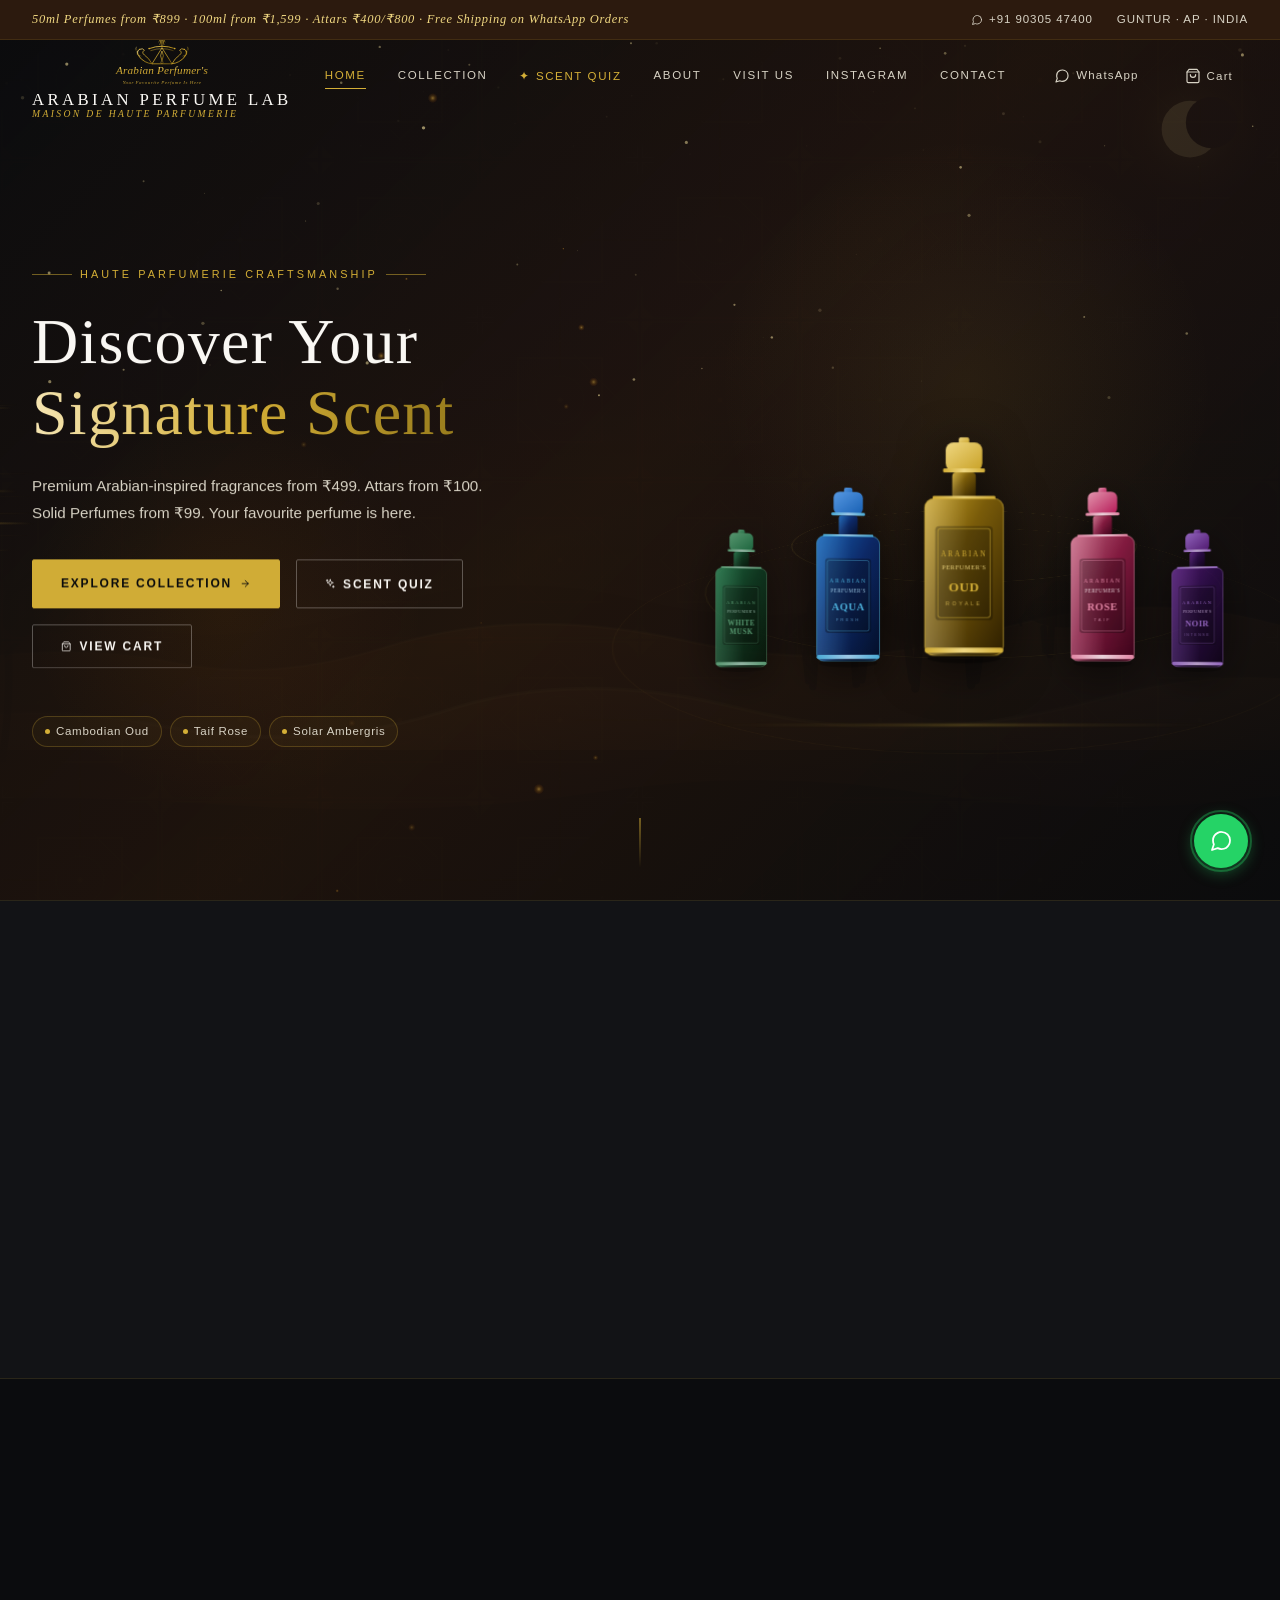
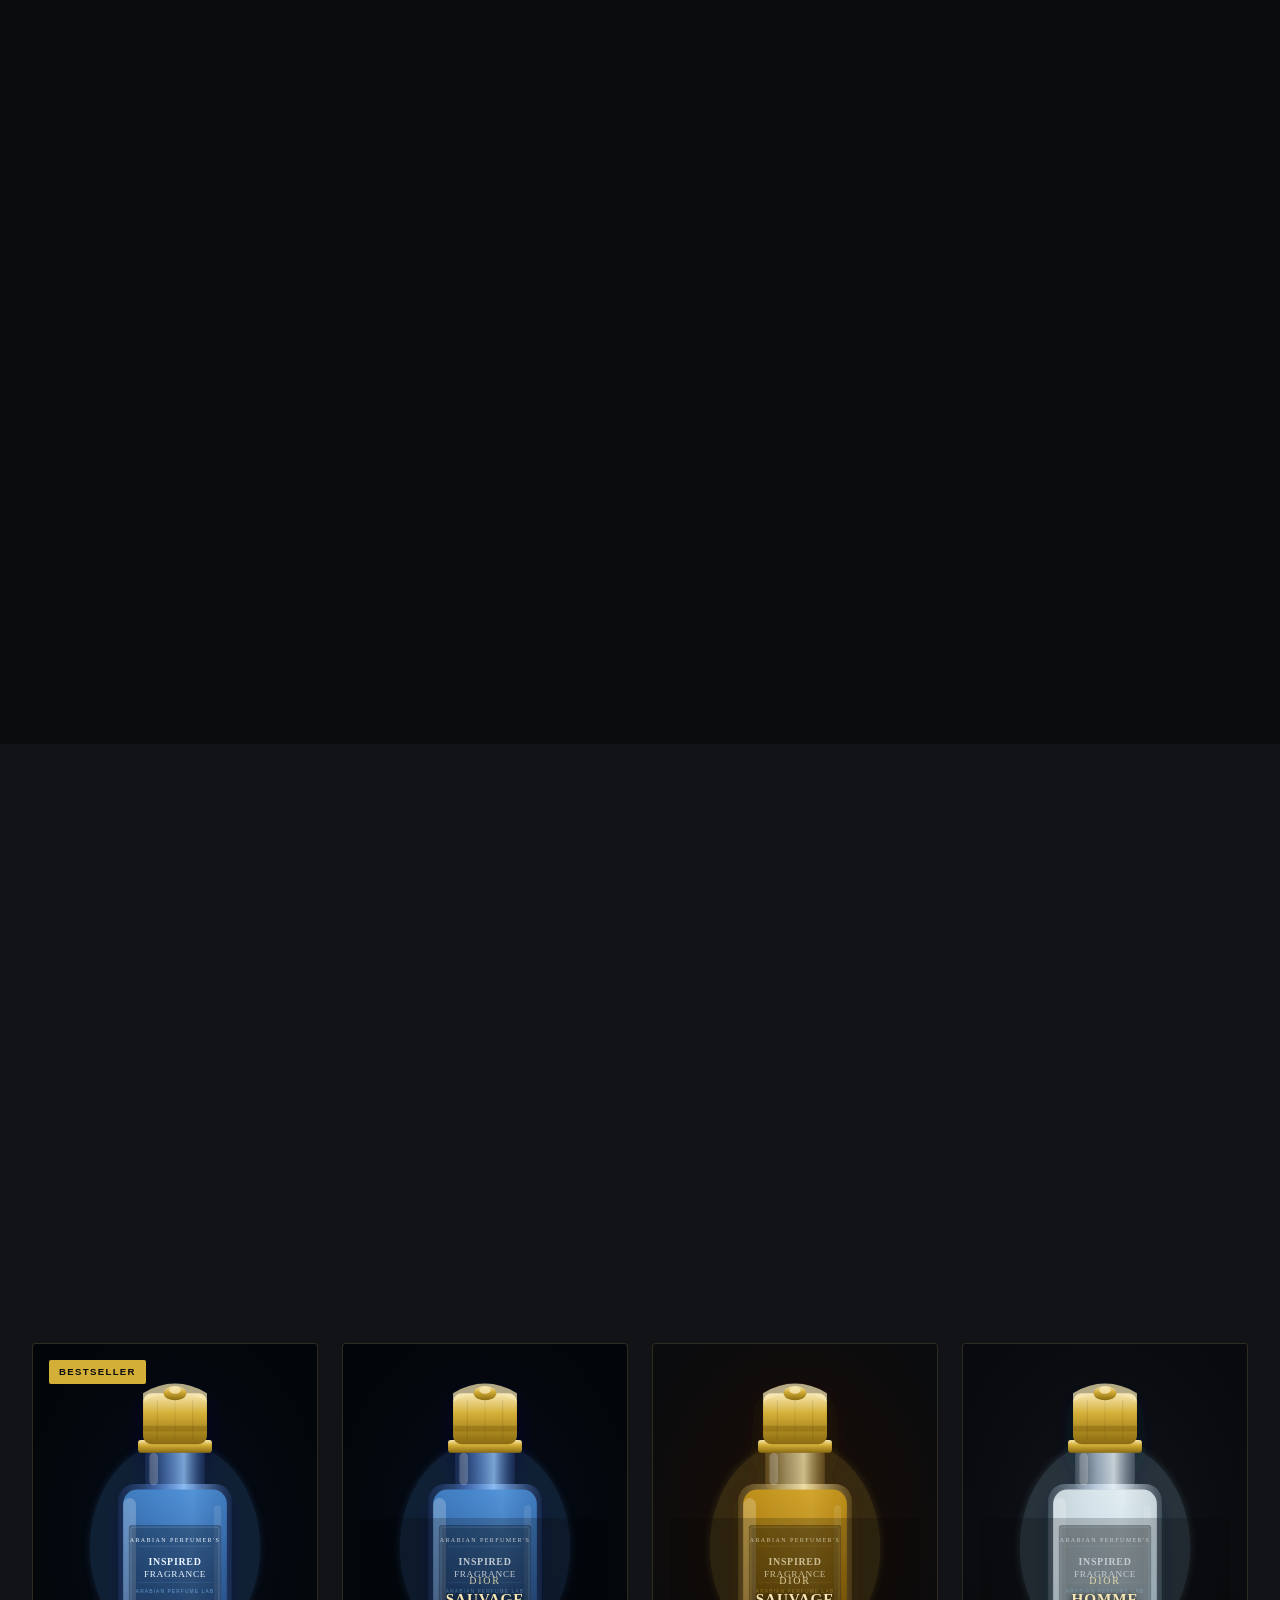
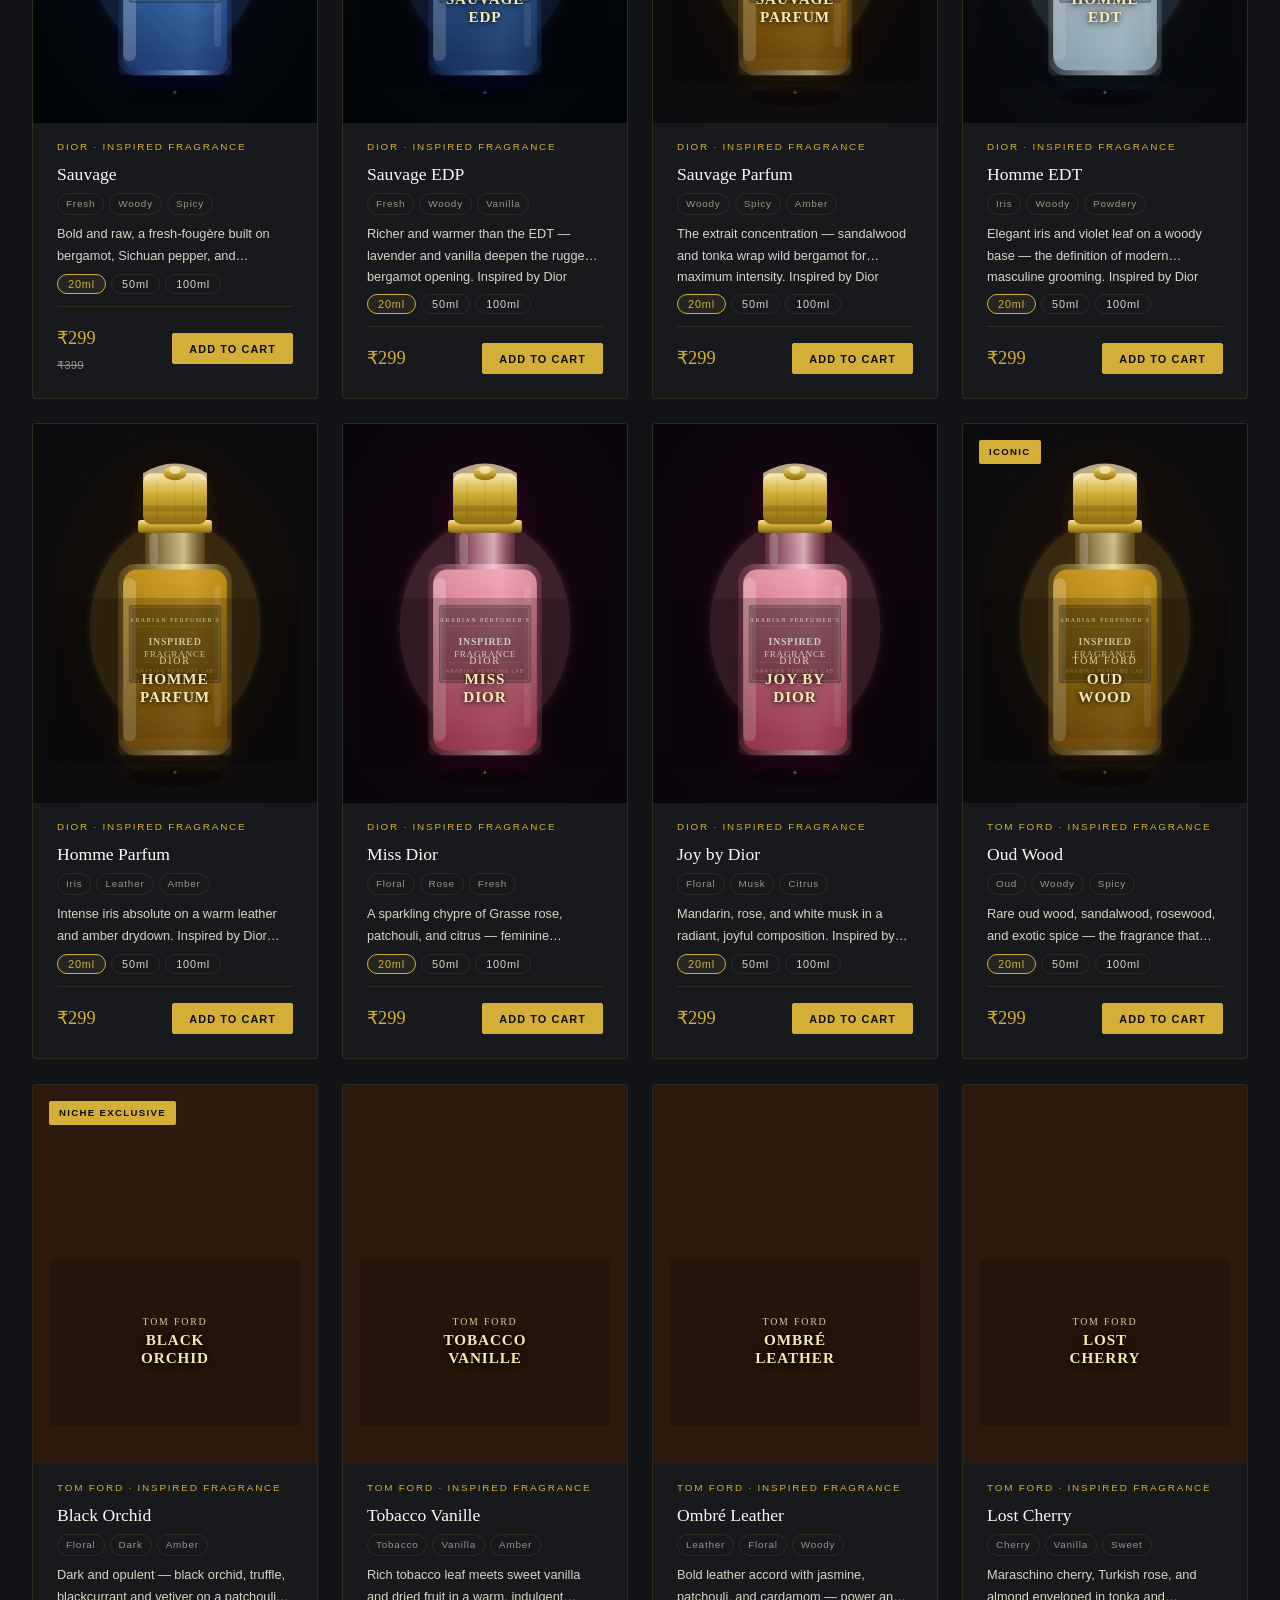
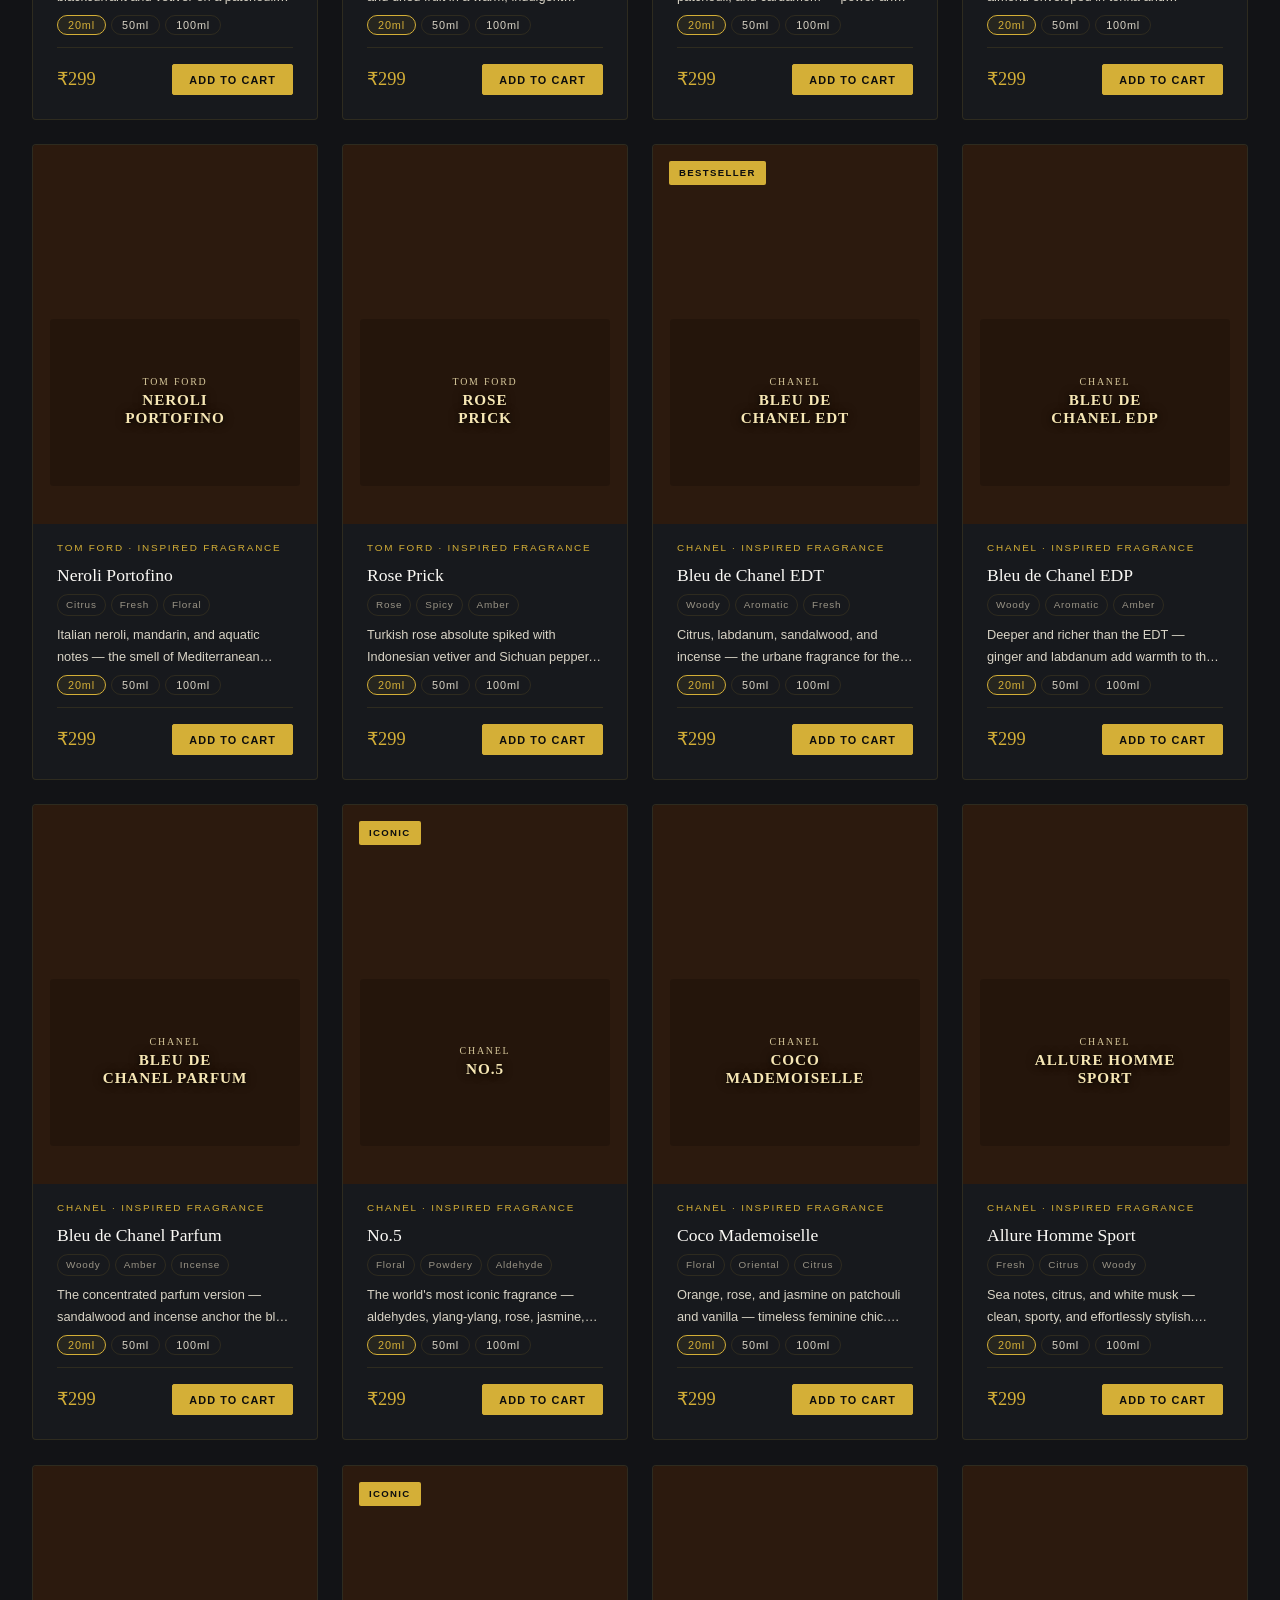
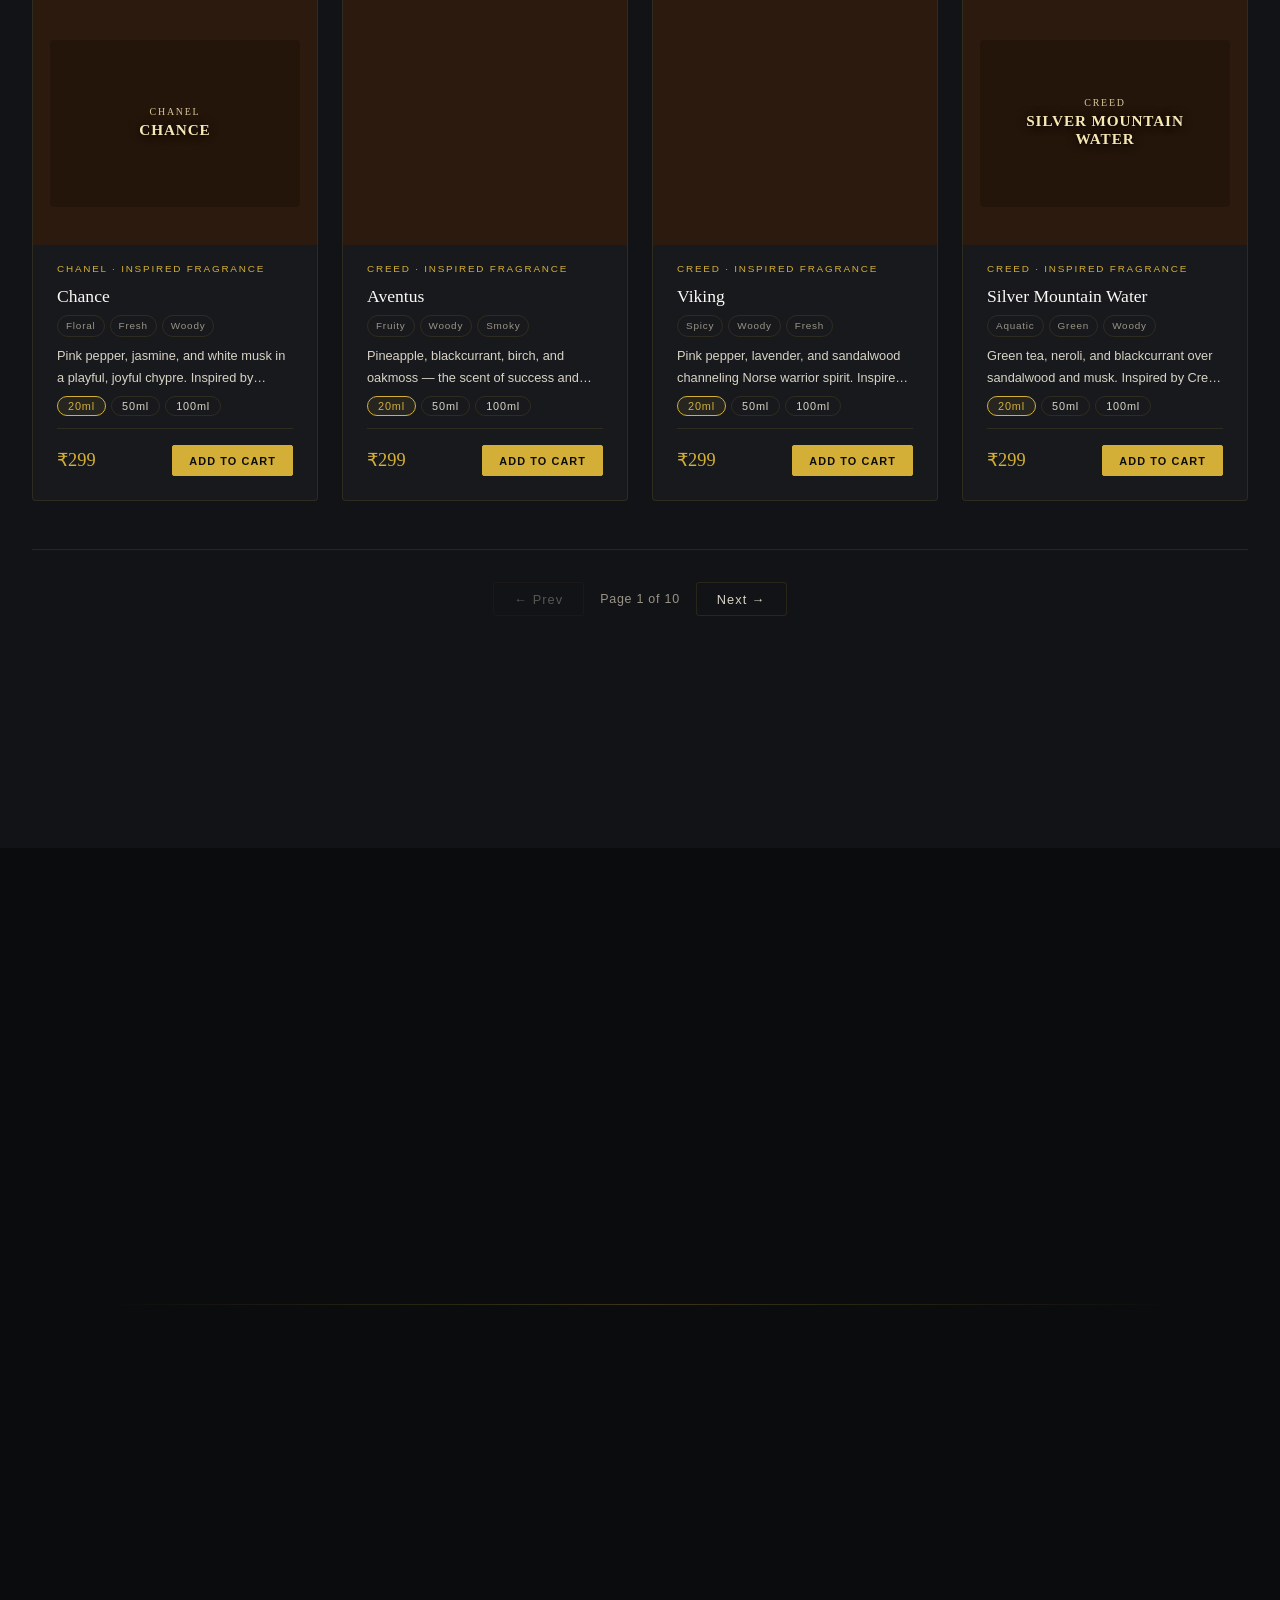
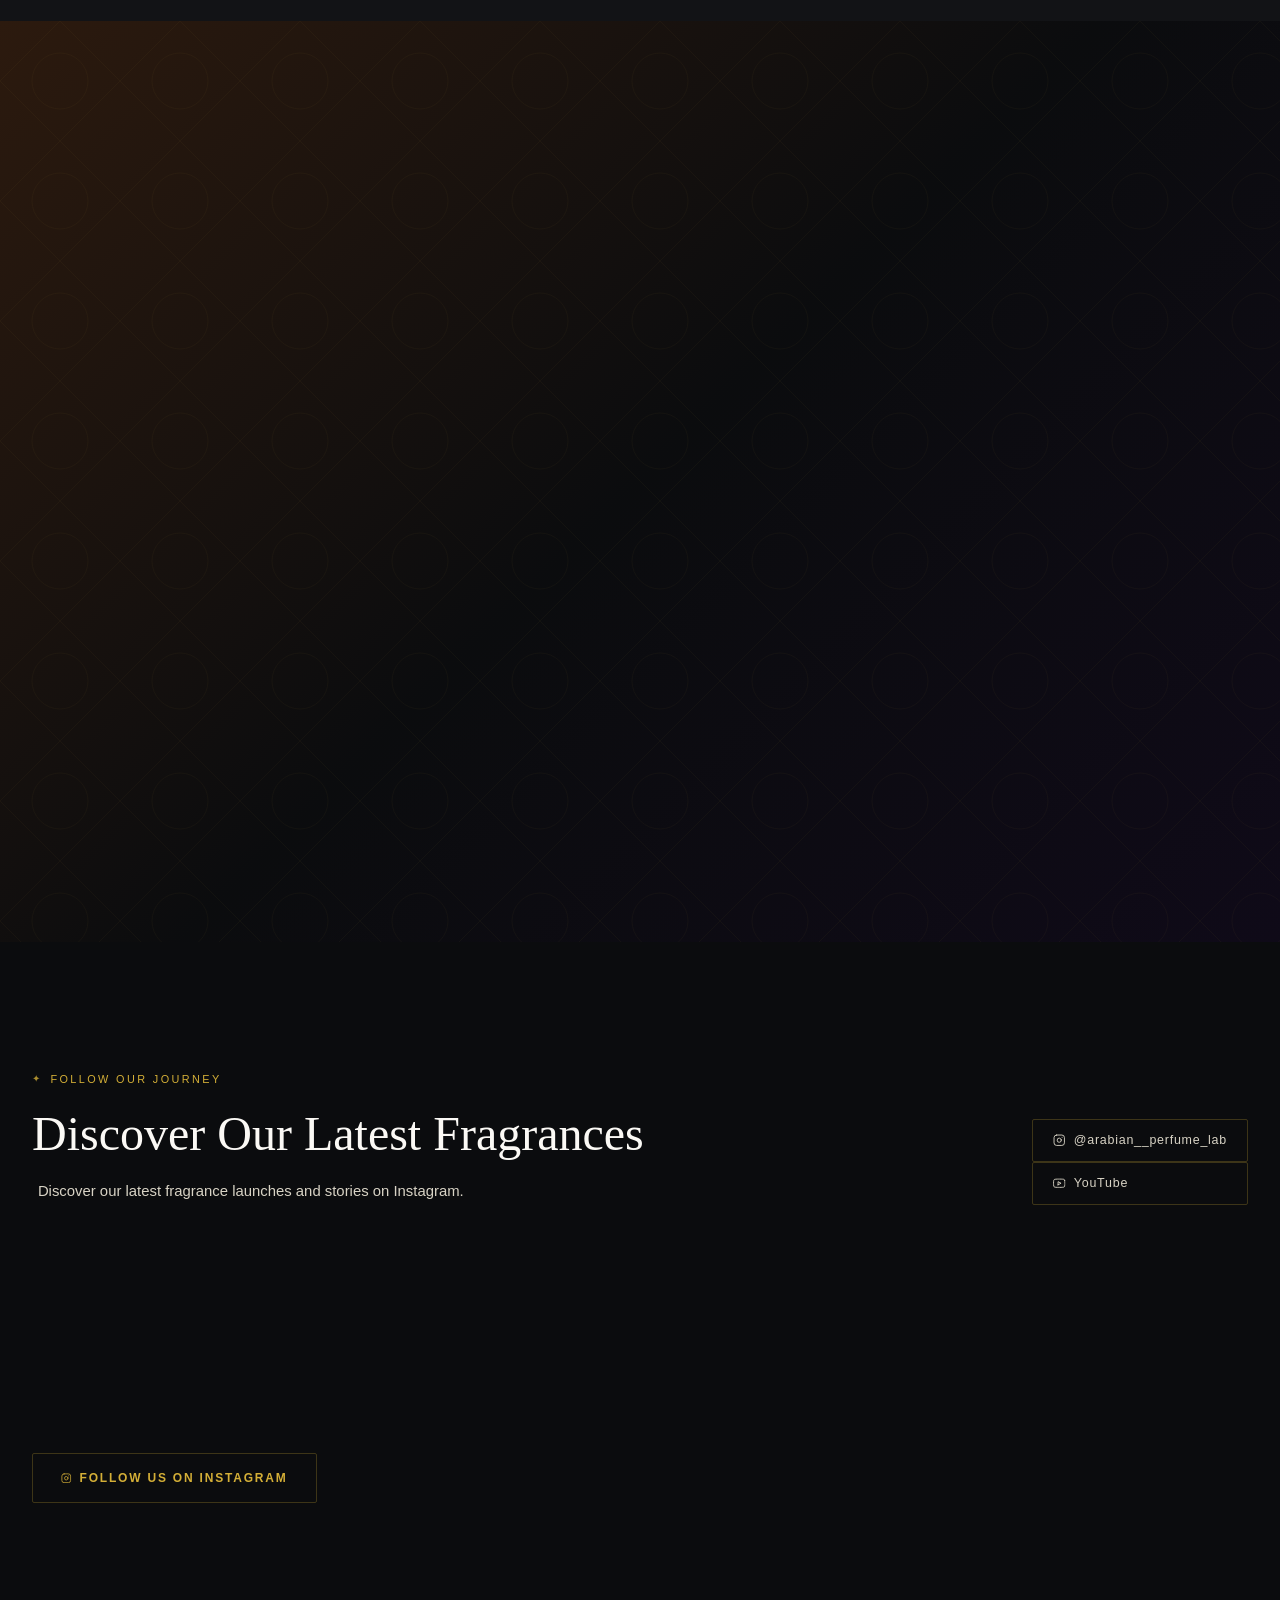
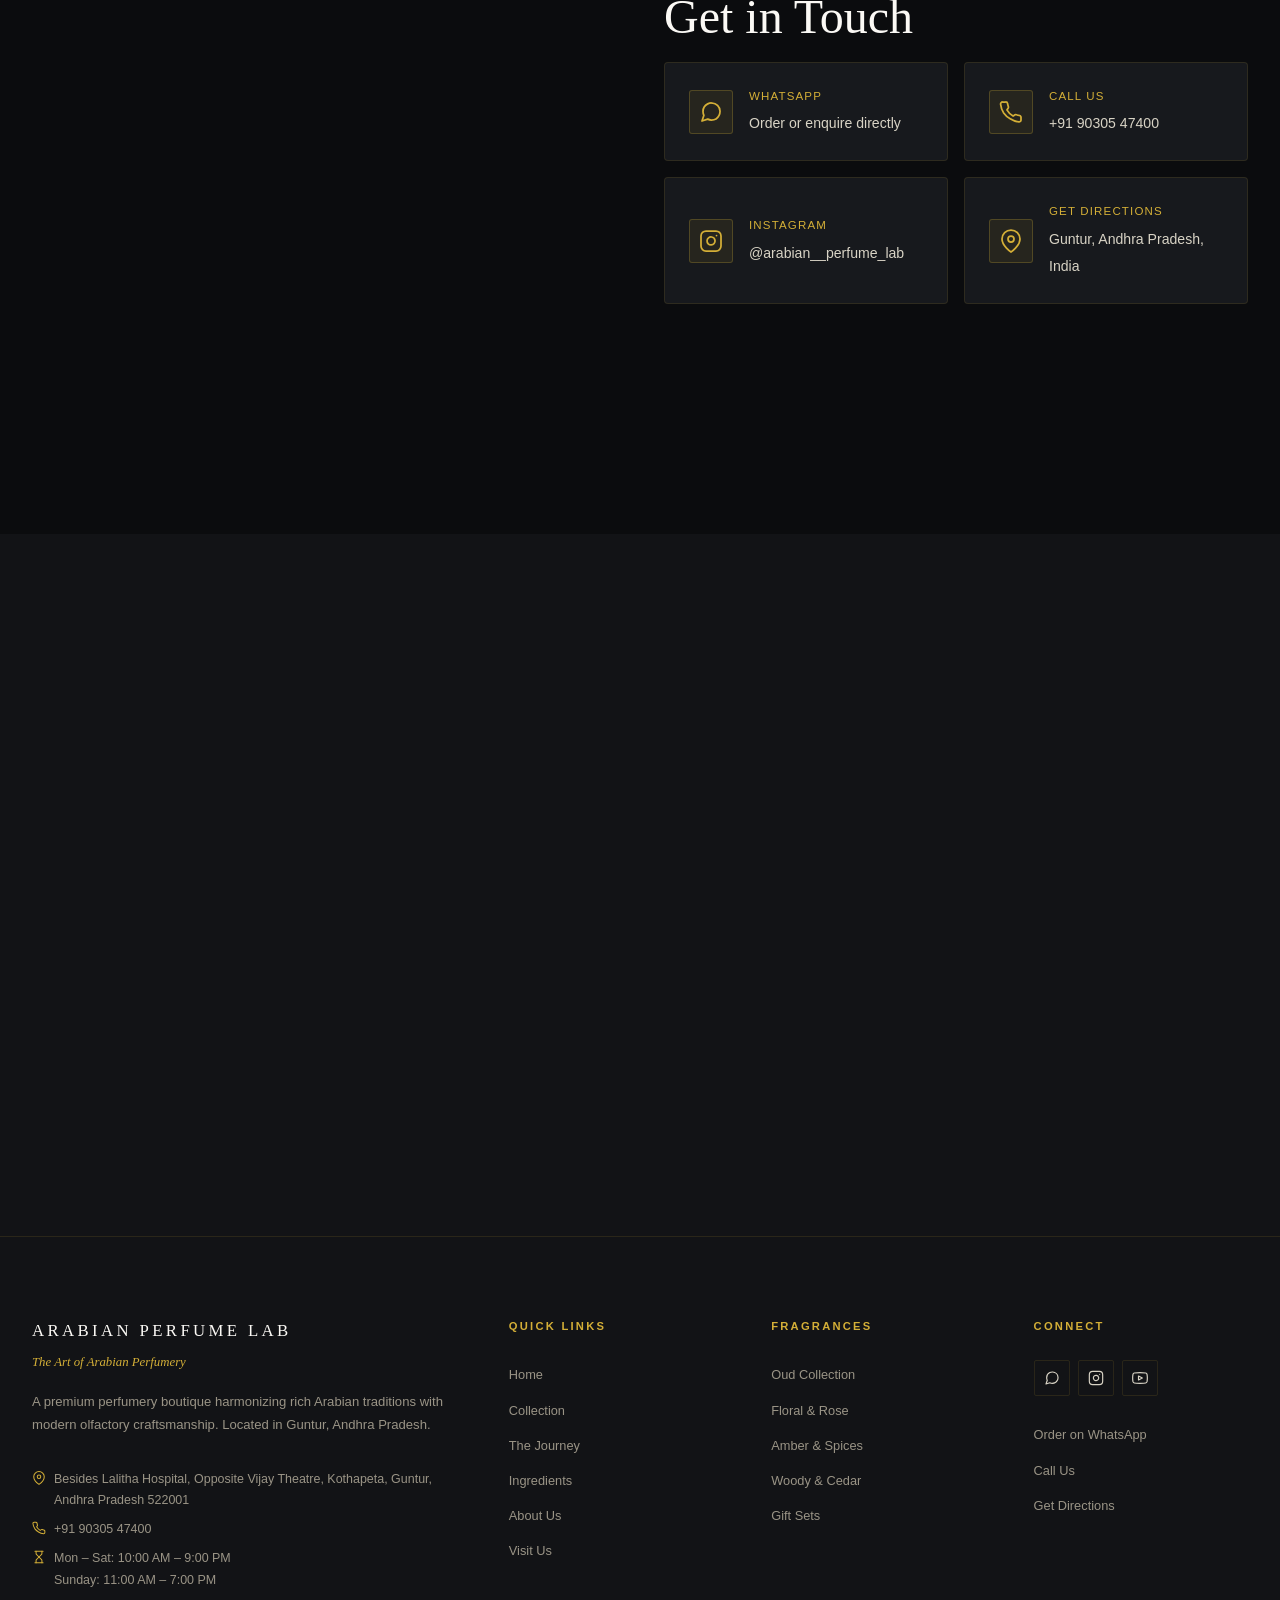
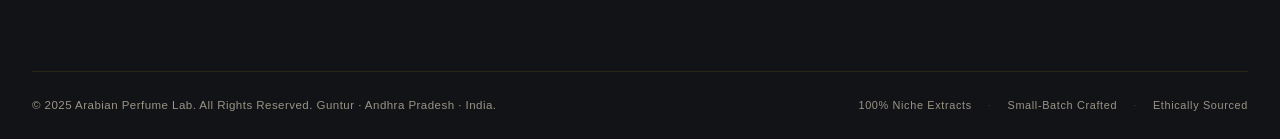
==== commit 83ce863c: "theme: add owner/founder portrait and personal story assets/images/owner-portrait.svg (NEW): - Full " ====
--- a/index-new.html
+++ b/index-new.html
@@ -682,12 +682,12 @@
         <!-- Visual card -->
         <div class="visual-card reveal delay-2">
           <div class="visual-card-inner">
-            <img src="assets/images/about.svg"
-                 alt="Arabian Perfume Lab studio with raw ingredients and perfume bottles"
+            <img src="assets/images/owner-portrait.svg"
+                 alt="Owner and Founder of Arabian Perfume Lab in his Guntur boutique"
                  class="visual-card-img"
                  loading="lazy"
                  width="480"
-                 height="600">
+                 height="640">
             <div class="visual-card-badge">
               <span class="visual-card-badge-sub">Signature Formula</span>
               <span class="visual-card-badge-title">Hand-Crafted in Guntur</span>
@@ -1220,62 +1220,86 @@
       <div class="about-grid">
 
         <div class="about-img-wrap reveal">
-          <img src="assets/images/about.svg"
-               alt="Arabian Perfume Lab — our story and craftsmanship"
+          <img src="assets/images/owner-portrait.svg"
+               alt="Owner and Founder of Arabian Perfume Lab — master perfumer in his boutique in Guntur"
                class="about-img"
                loading="lazy"
-               width="480" height="600">
+               width="480" height="640">
           <div class="about-img-caption" aria-hidden="true">
-            <span class="about-caption-text">"Crafted with Passion. Worn with Devotion."</span>
+            <span class="about-caption-text">Founder &amp; Master Perfumer · Guntur, AP</span>
           </div>
         </div>
 
         <div class="reveal delay-1">
           <div class="section-tag">
             <span class="gold-icon" aria-hidden="true">✦</span>
-            <span>Our Story</span>
+            <span>Meet the Founder</span>
           </div>
           <h2 class="section-title" id="about-heading">
-            The Essence of<br>
-            <span class="gold-shimmer">Arabian Perfume</span>
+            A Passion for<br>
+            <span class="gold-shimmer">Arabian Fragrance</span>
           </h2>
           <div class="gold-divider"></div>
+
+          <!-- Owner personal quote -->
+          <blockquote class="owner-quote">
+            <p class="owner-quote-text">
+              "Every perfume I create carries a piece of the Arabian desert — the warm oud smoke,
+              the roses of Taif, the amber of ancient trade routes. I want every customer to find
+              their signature scent and carry that magic with them every day."
+            </p>
+            <footer class="owner-quote-footer">
+              <span class="owner-quote-name">Founder, Arabian Perfume Lab</span>
+              <span class="owner-quote-location">Guntur, Andhra Pradesh</span>
+            </footer>
+          </blockquote>
+
           <p class="about-body">
-            Founded in the heart of Guntur, Andhra Pradesh, Arabian Perfume Lab was born
-            from a deep love of authentic Arabian fragrance traditions. We believe that a
-            truly great perfume tells a story — of ancient forests, spice markets, and
-            desert nights under a canopy of stars.
+            Arabian Perfume Lab was born in the heart of Guntur from a lifelong passion
+            for authentic Arabian fragrance traditions. Starting with a small collection of
+            attars and oud oils, the boutique has grown into a full fragrance house — serving
+            customers across all of India through our WhatsApp ordering service.
           </p>
           <p class="about-body">
-            Each of our fragrances is composed with rare raw materials, blended by hand,
-            and macerated for months to achieve the depth and complexity that defines
-            true Arabian perfumery. We never compromise on ingredients, concentration,
-            or craftsmanship.
+            Every bottle you see on our shelves has been personally selected, tested, and
+            approved by our founder. We offer over 200 fragrances — from classic attars to
+            premium inspired EDPs — all available for All India Delivery.
           </p>
 
           <ul class="values-list" aria-label="Our values">
             <li class="value-item">
               <svg class="icon value-icon" aria-hidden="true" focusable="false"><use href="assets/icons/icons.svg#icon-check"></use></svg>
               <div class="value-text">
-                <span class="value-title">Authentic Ingredients</span>
-                Ethically sourced from their countries of origin — never synthetic substitutes.
+                <span class="value-title">Personally Curated</span>
+                Every fragrance is hand-selected and tested by our founder before it reaches our shelves.
               </div>
             </li>
             <li class="value-item">
               <svg class="icon value-icon" aria-hidden="true" focusable="false"><use href="assets/icons/icons.svg#icon-check"></use></svg>
               <div class="value-text">
-                <span class="value-title">Small-Batch Craftsmanship</span>
-                Every bottle is hand-filled and quality-checked before leaving our lab.
+                <span class="value-title">All India Delivery</span>
+                Order via WhatsApp and receive your fragrances directly at your door anywhere in India.
               </div>
             </li>
             <li class="value-item">
               <svg class="icon value-icon" aria-hidden="true" focusable="false"><use href="assets/icons/icons.svg#icon-check"></use></svg>
               <div class="value-text">
-                <span class="value-title">Personal Service</span>
-                Order via WhatsApp and speak directly with our perfumers for custom recommendations.
+                <span class="value-title">Speak to the Perfumer</span>
+                WhatsApp us directly — our founder personally recommends the perfect scent for you.
               </div>
             </li>
           </ul>
+
+          <!-- CTA — WhatsApp the owner directly -->
+          <div style="margin-top:2rem;">
+            <a href="https://wa.me/919030547400?text=Hello%2C%20I%20would%20like%20a%20personal%20fragrance%20recommendation."
+               class="btn btn-gold"
+               target="_blank" rel="noopener noreferrer"
+               aria-label="WhatsApp the founder for a personal recommendation">
+              <svg class="icon icon-sm" aria-hidden="true" focusable="false"><use href="assets/icons/icons.svg#icon-whatsapp"></use></svg>
+              <span>Get a Personal Recommendation</span>
+            </a>
+          </div>
         </div>
 
       </div>
--- a/css/style.css
+++ b/css/style.css
@@ -2257,6 +2257,53 @@
     color: var(--c-ivory-muted);
     line-height: 1.9;
     margin-bottom: var(--sp-xl);
+}
+
+/* Owner quote — personal statement from the founder */
+.owner-quote {
+    position: relative;
+    margin: 0 0 var(--sp-xl) 0;
+    padding: var(--sp-lg) var(--sp-xl);
+    border-left: 3px solid var(--c-gold);
+    background: linear-gradient(135deg, rgba(212,175,55,0.06) 0%, rgba(212,175,55,0.02) 100%);
+    border-radius: 0 4px 4px 0;
+}
+.owner-quote::before {
+    content: '\201C';
+    position: absolute;
+    top: -0.2rem;
+    left: 0.8rem;
+    font-family: Georgia, serif;
+    font-size: 4rem;
+    line-height: 1;
+    color: var(--c-gold);
+    opacity: 0.25;
+    pointer-events: none;
+}
+.owner-quote-text {
+    font-family: var(--f-serif);
+    font-style: italic;
+    font-size: 0.92rem;
+    color: var(--c-ivory);
+    line-height: 1.85;
+    margin-bottom: var(--sp-md);
+}
+.owner-quote-footer {
+    display: flex;
+    flex-direction: column;
+    gap: 2px;
+}
+.owner-quote-name {
+    font-size: 0.78rem;
+    font-weight: 600;
+    letter-spacing: 0.1em;
+    text-transform: uppercase;
+    color: var(--c-gold);
+}
+.owner-quote-location {
+    font-size: 0.72rem;
+    color: var(--c-ivory-dim);
+    letter-spacing: 0.08em;
 }
 .values-list {
     display: flex;
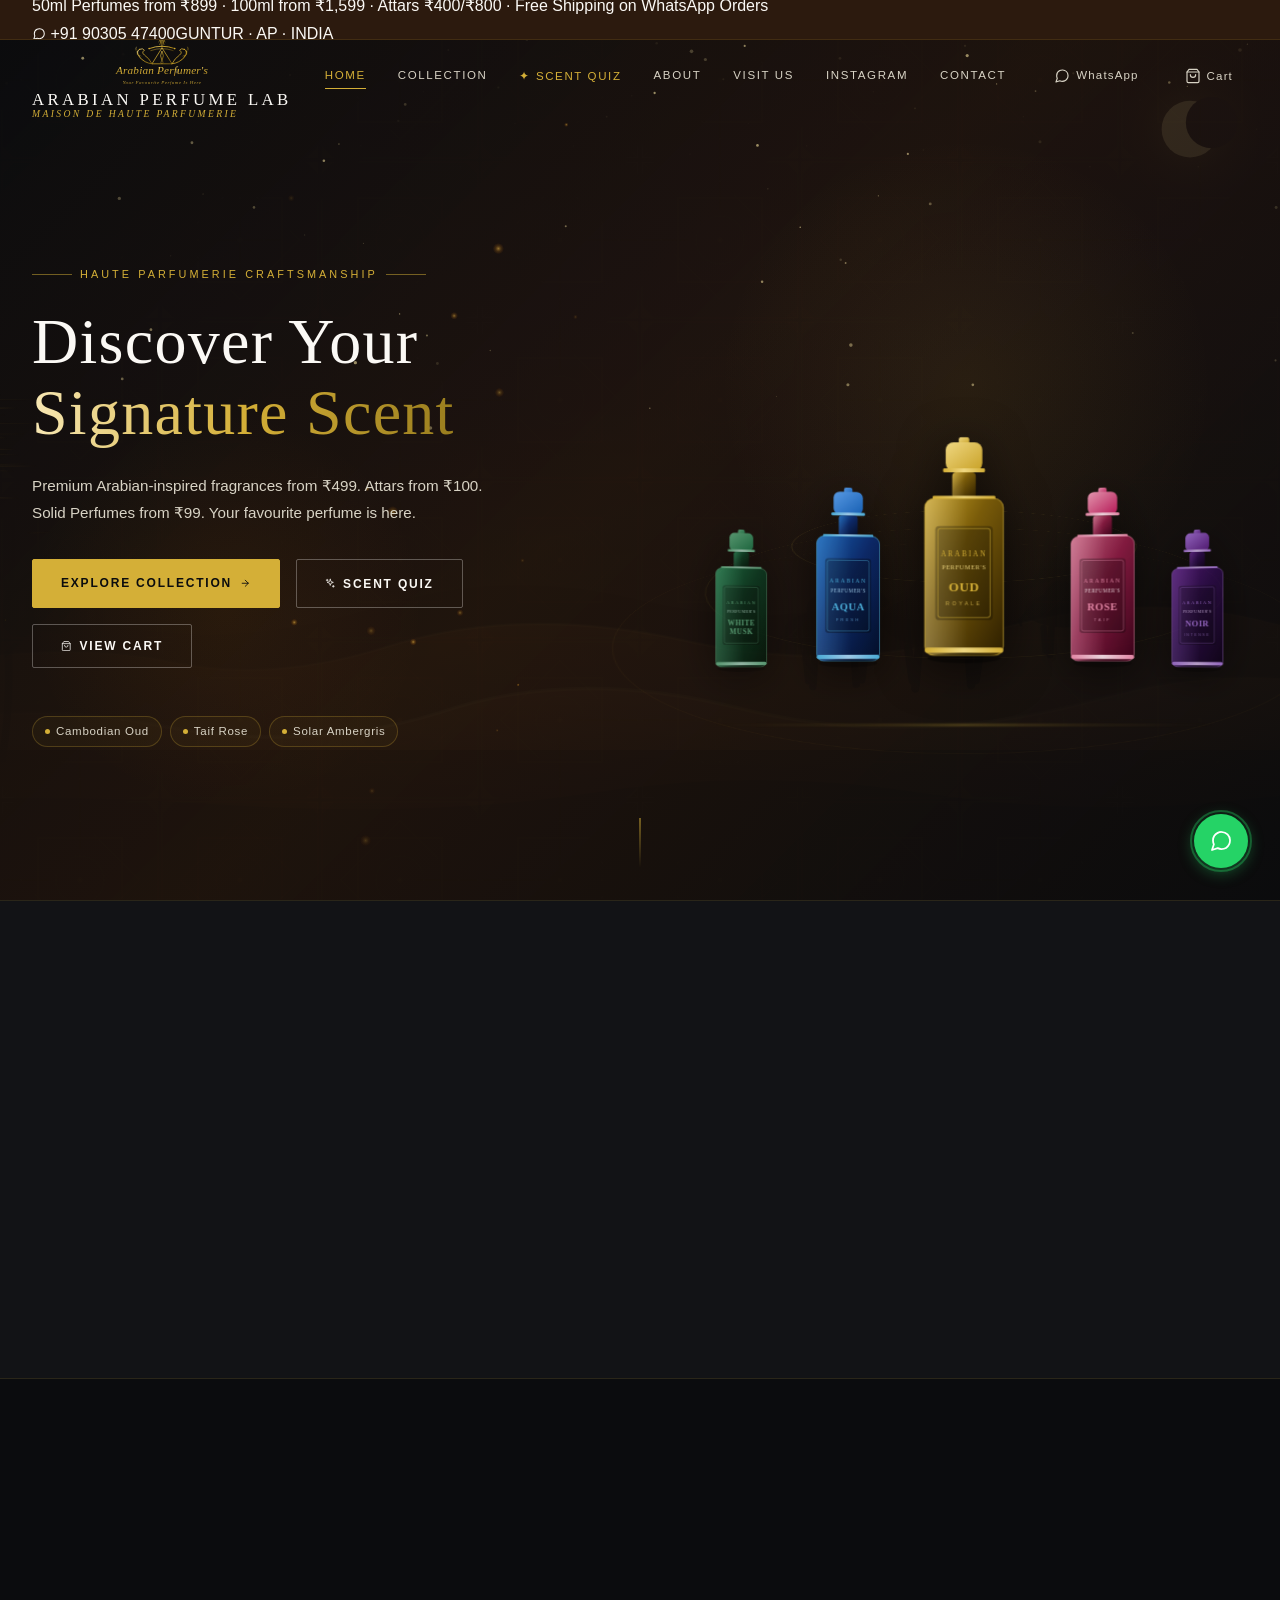
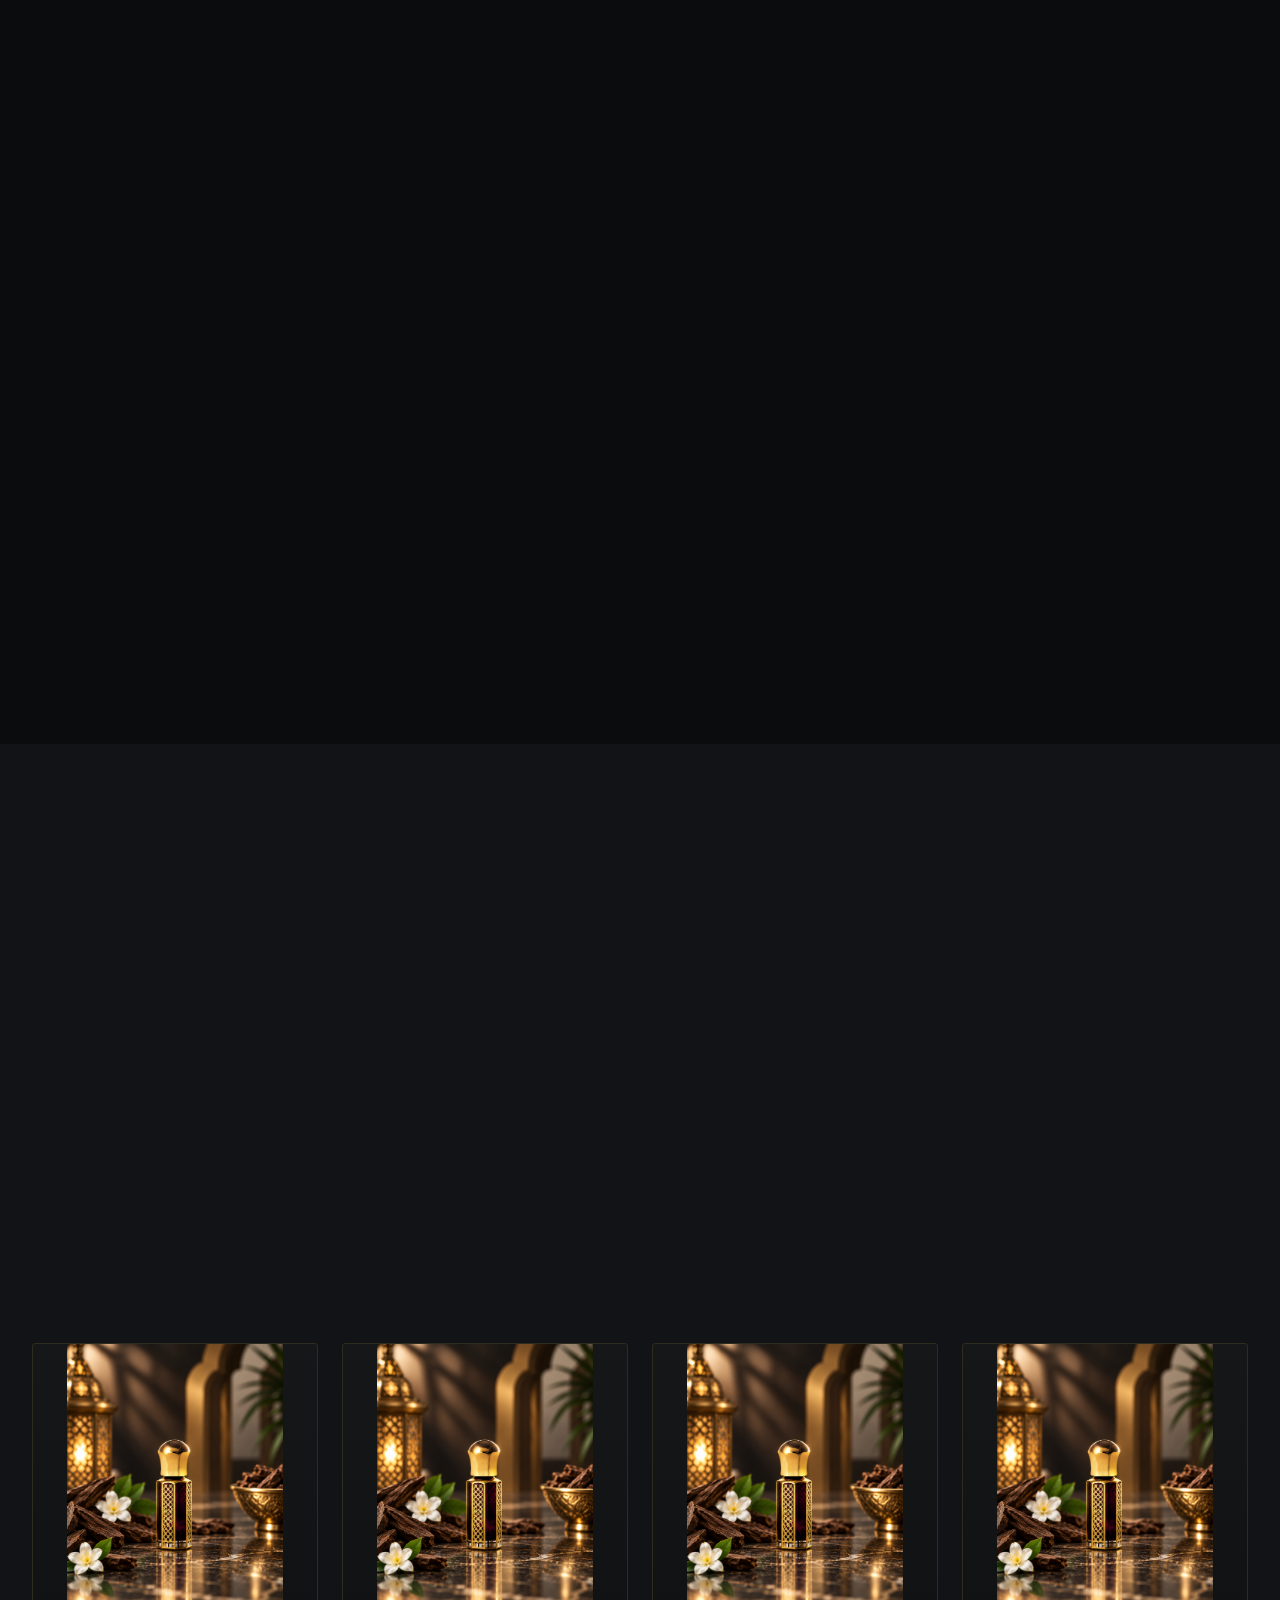
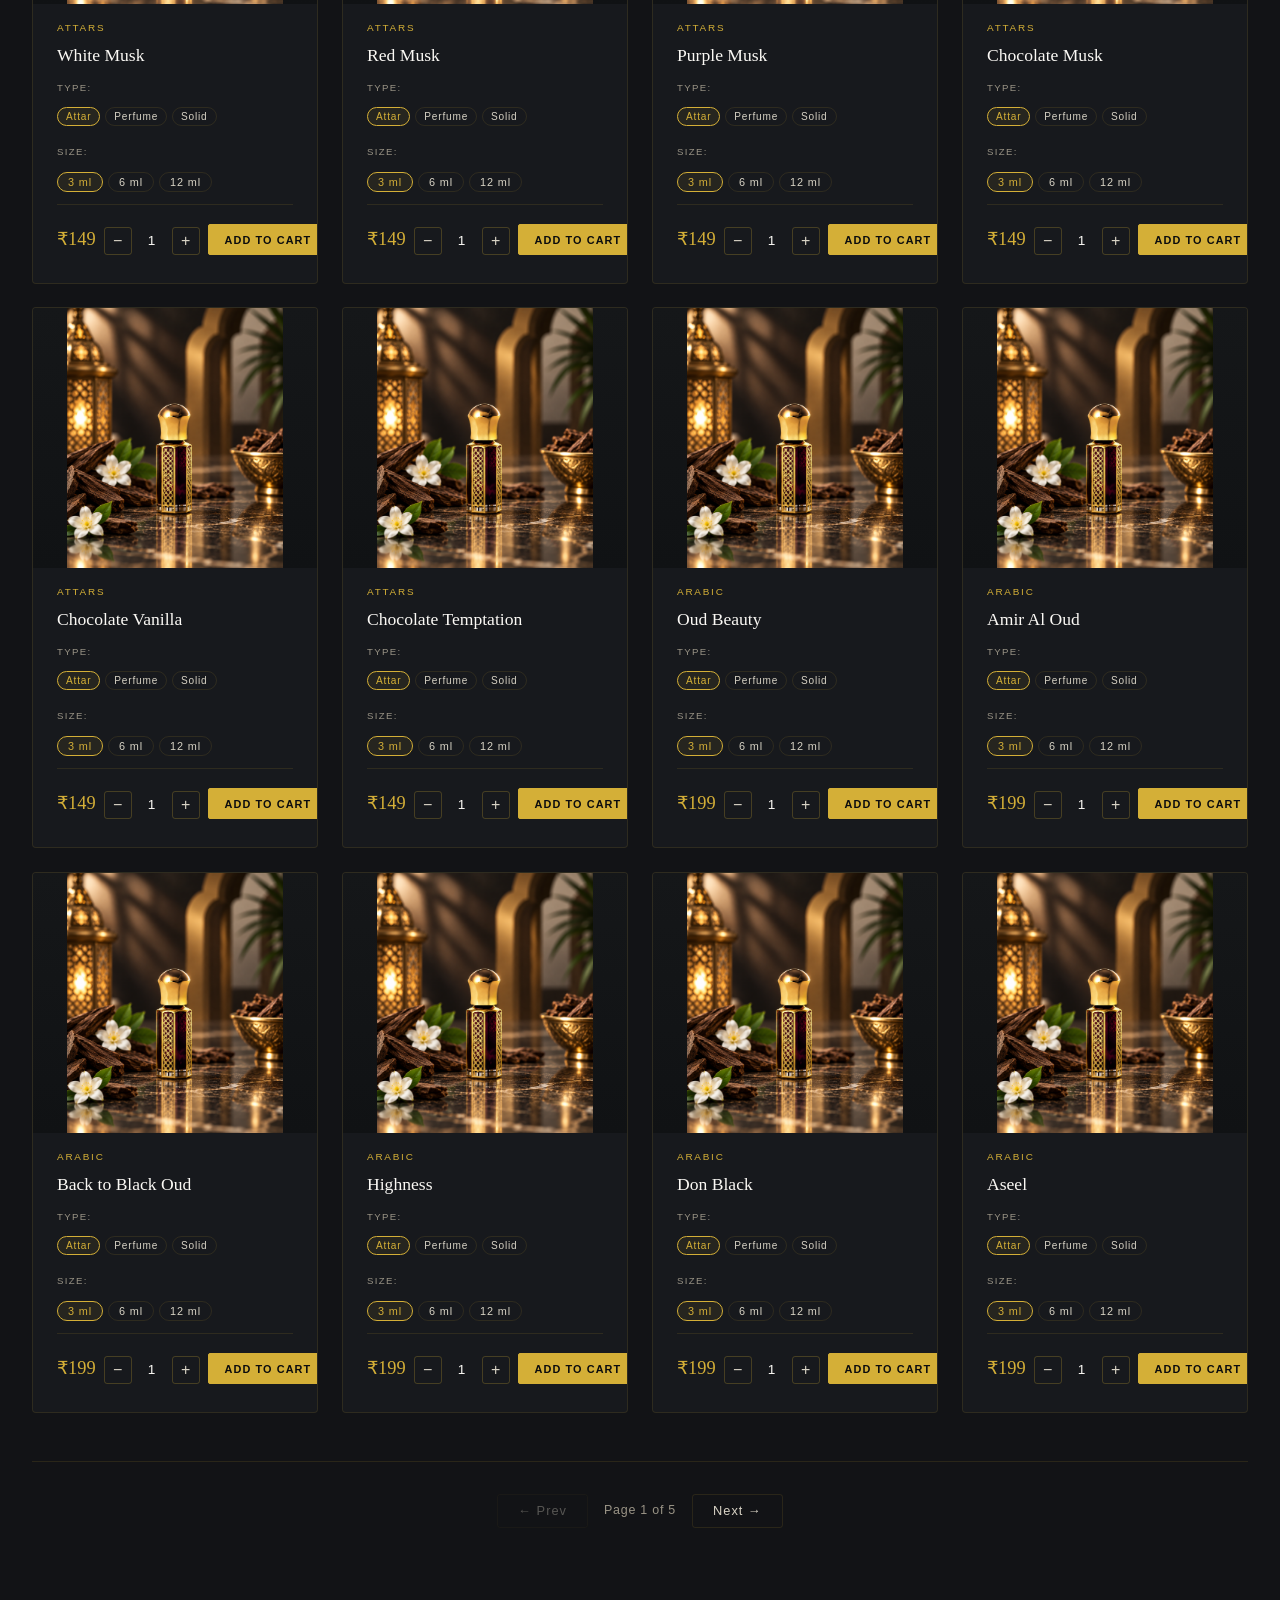
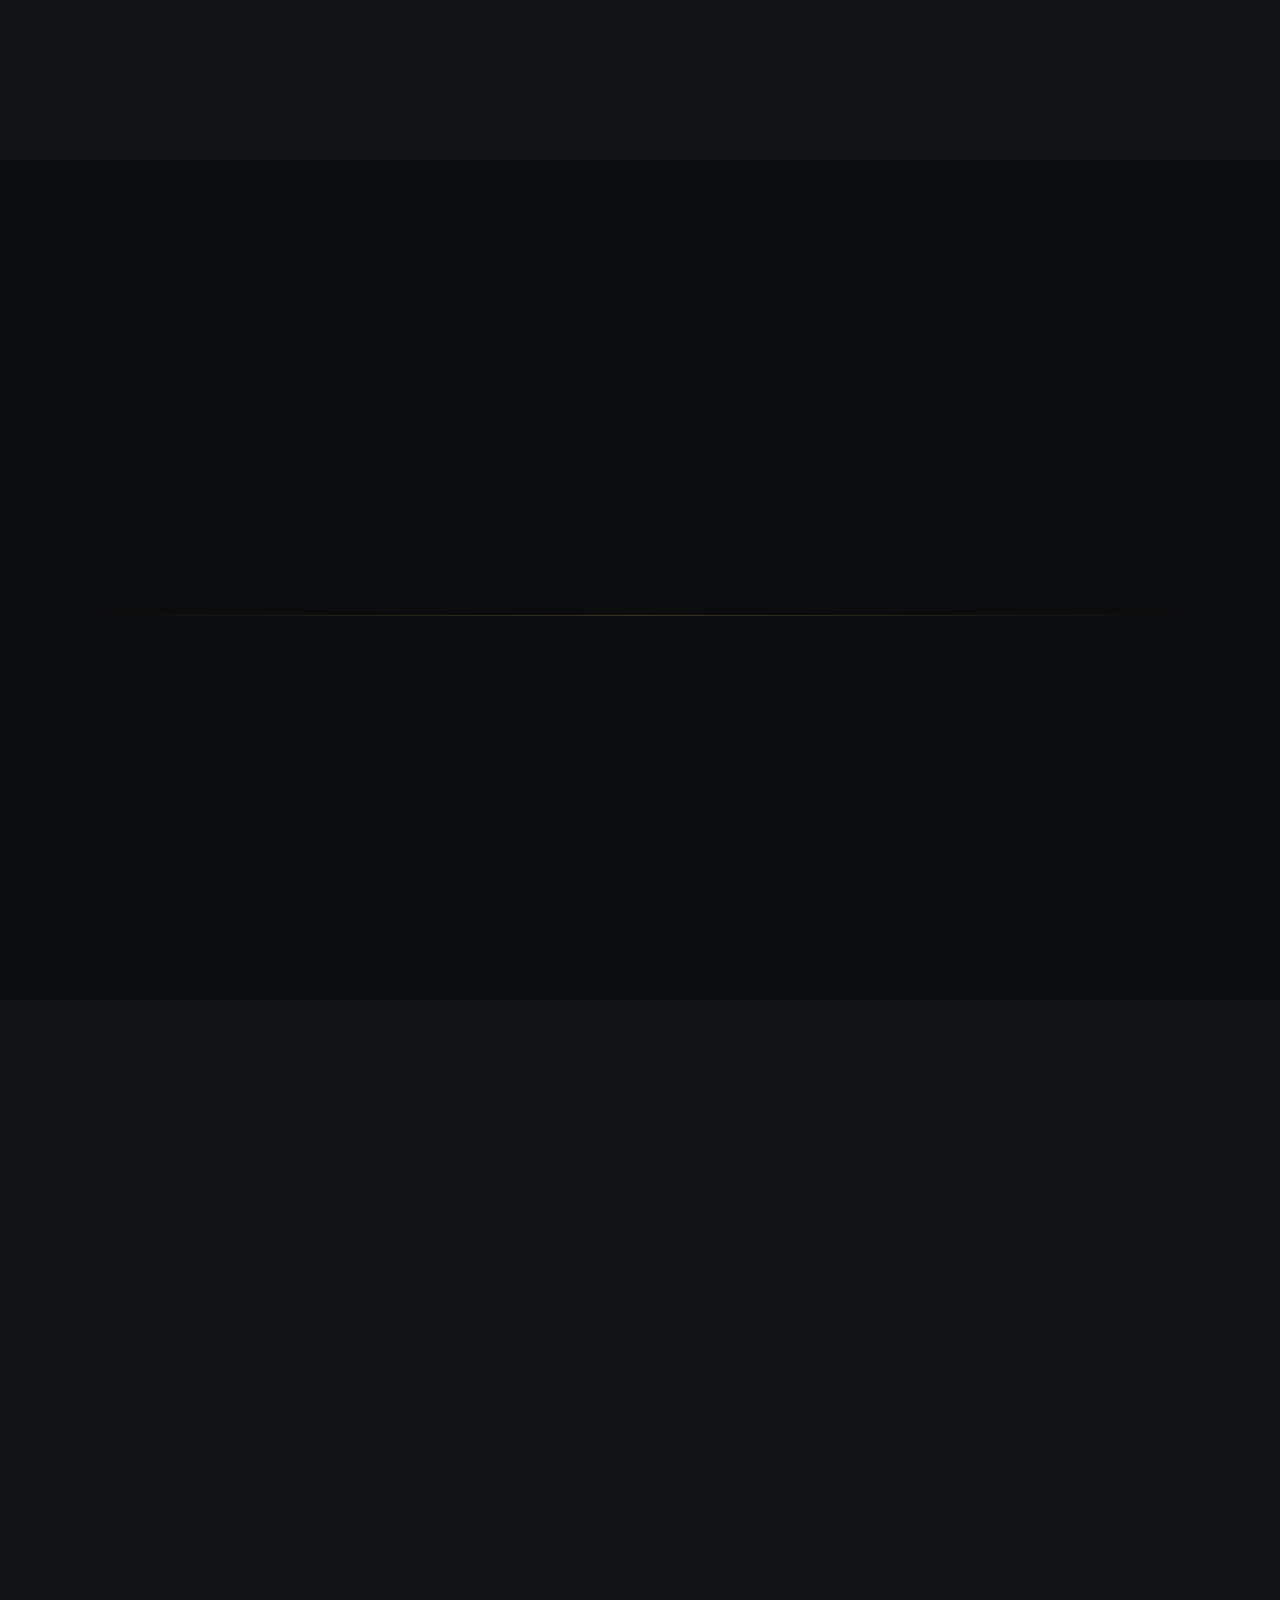
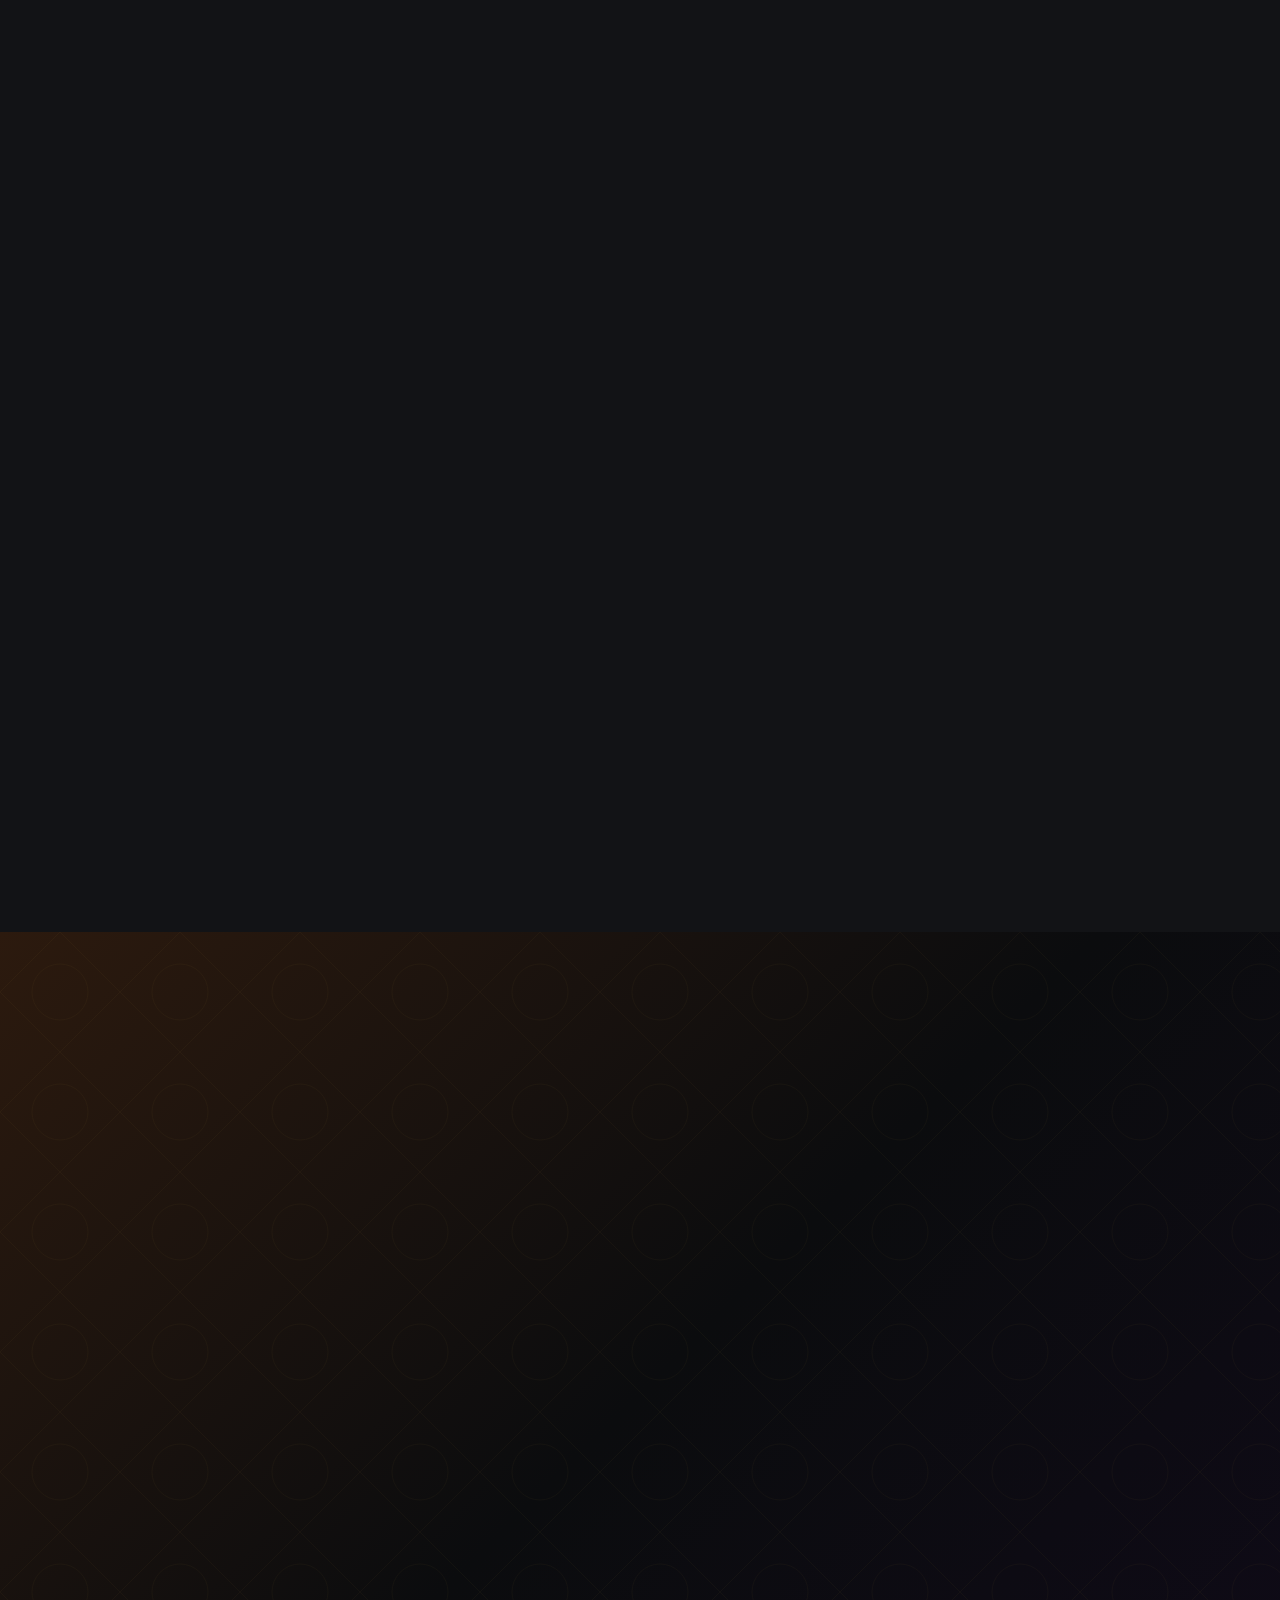
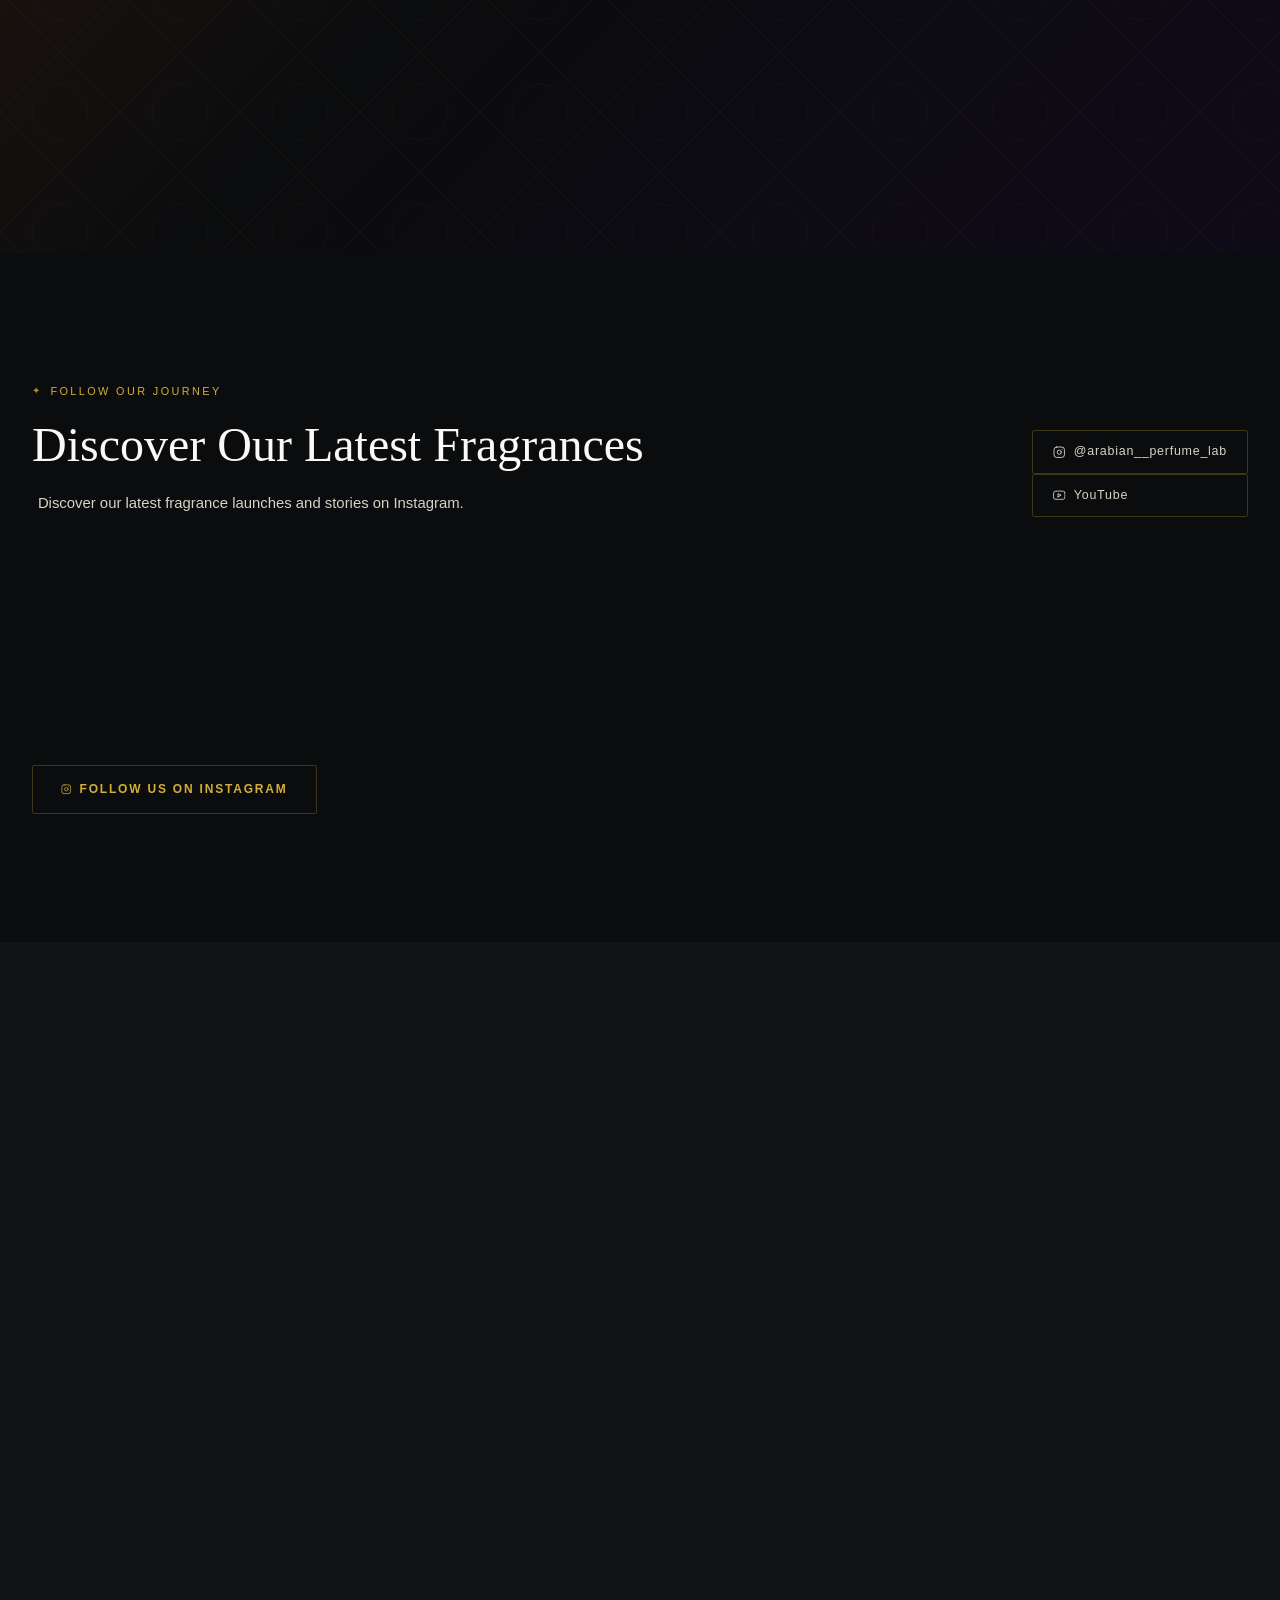
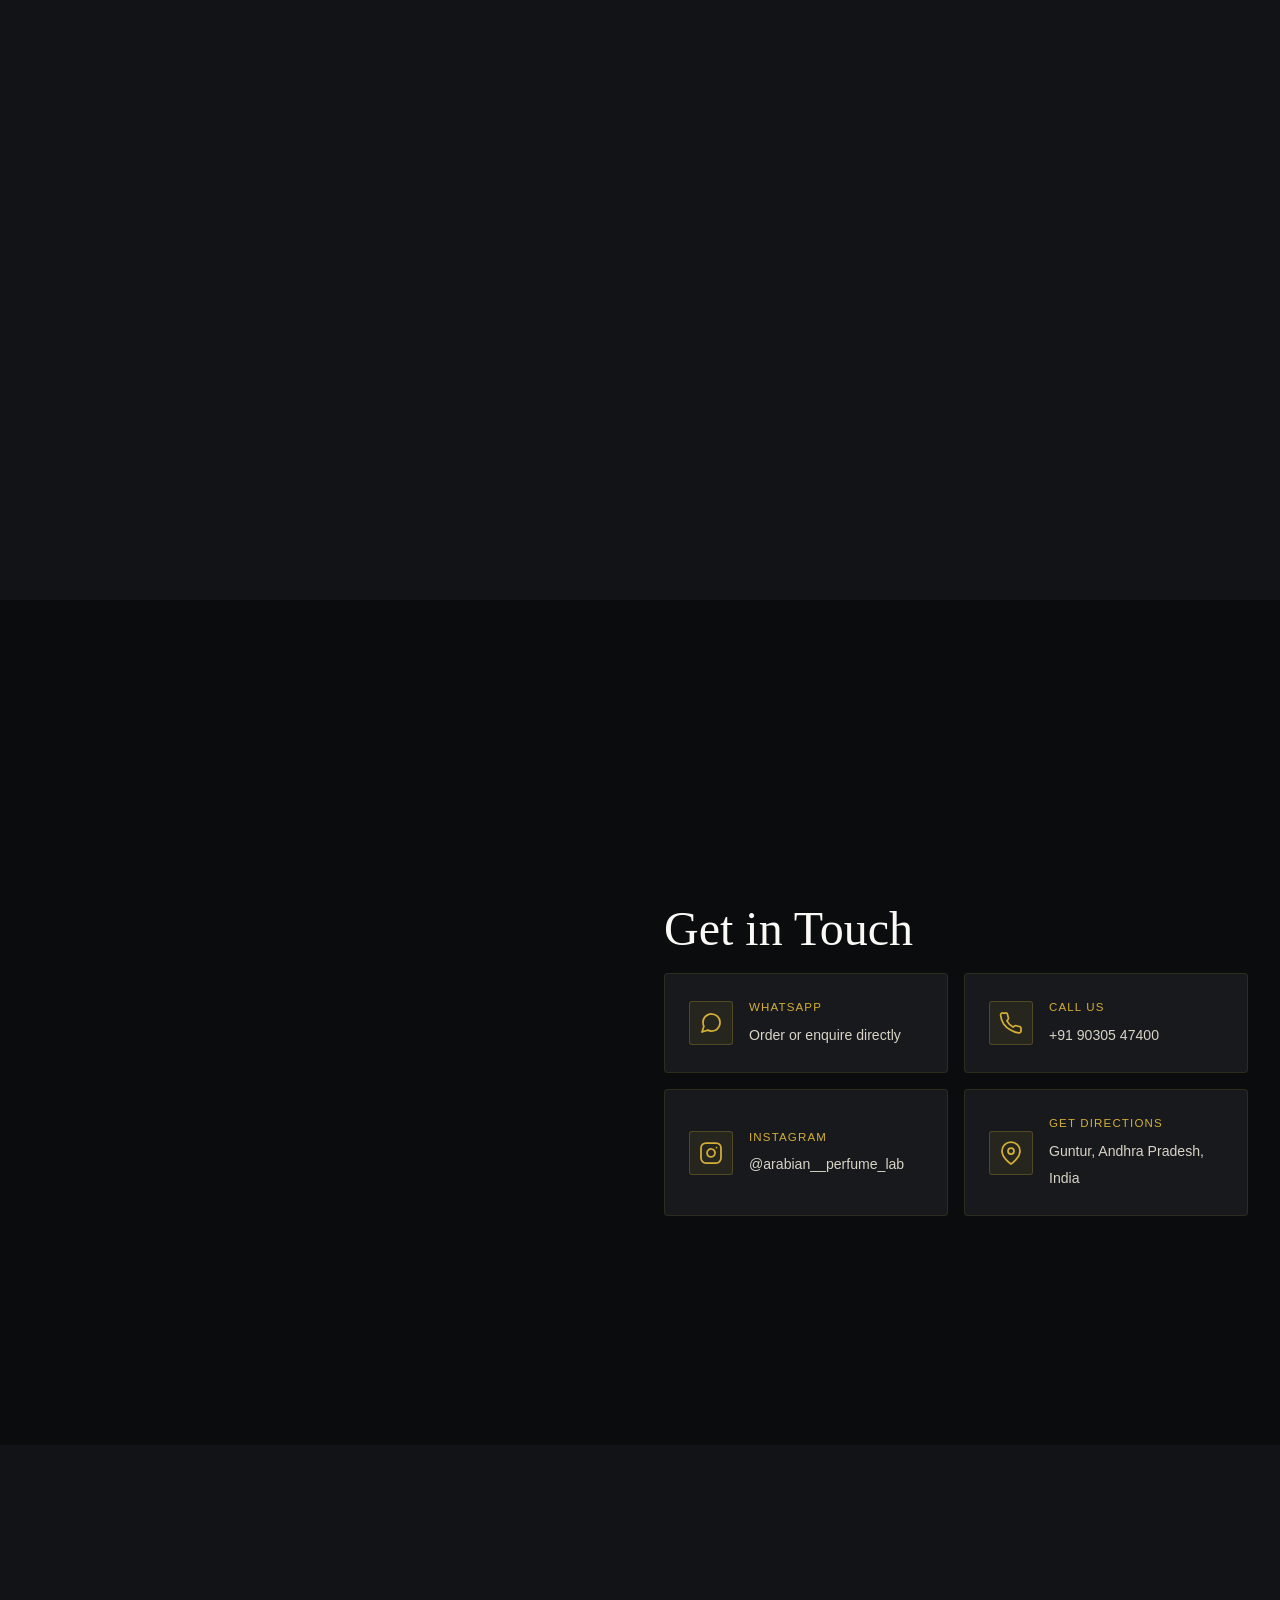
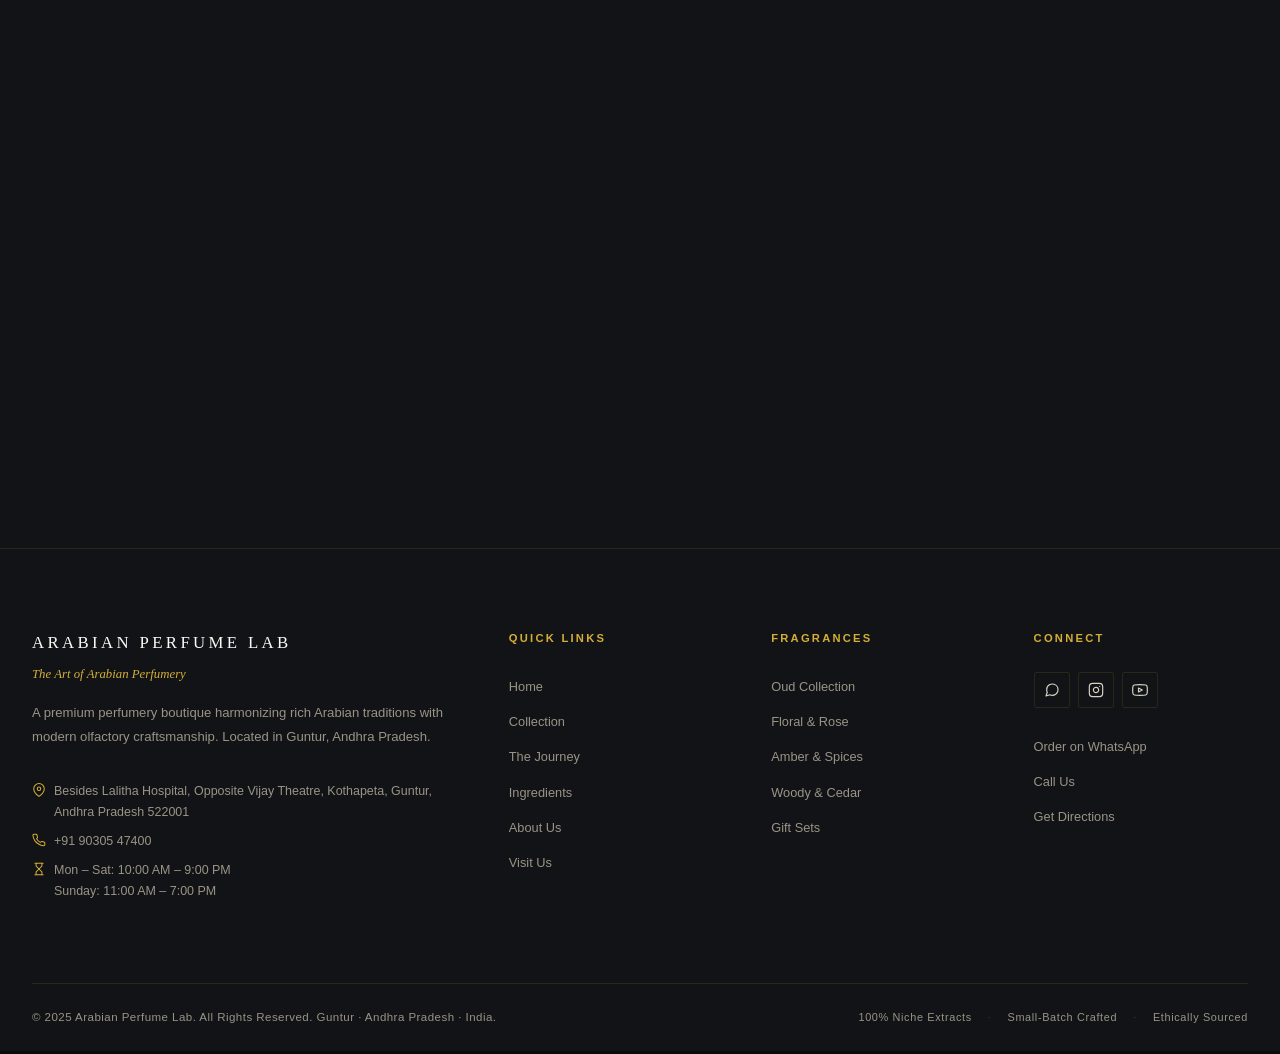
==== commit 461f60d7: "Replace sprite images with individual bottle images + add ambient music toggle - Replace 3-bottle sp" ====
--- a/index-new.html
+++ b/index-new.html
@@ -1699,12 +1699,9 @@
       <!-- Image -->
       <div class="modal-img-side">
         <img id="modal-img"
+             class="product-img-bottle modal-bottle-viewport"
              src=""
-             alt=""
-             class="modal-img"
-             loading="lazy"
-             width="380"
-             height="500">
+             alt="Product image">
       </div>
 
       <!-- Info -->
--- a/css/style.css
+++ b/css/style.css
@@ -90,6 +90,17 @@
     -webkit-text-size-adjust: 100%;
 }
 
+/* --------------------------------------------------------------------------
+   PERFUME BOTTLE CURSOR
+   SVG encoded as data URI — no external requests.
+   Hot-spot is set to 10 16 (tip of the bottle base).
+   -------------------------------------------------------------------------- */
+:root {
+    --cursor-default: url("data:image/svg+xml,%3Csvg xmlns='http://www.w3.org/2000/svg' width='28' height='40' viewBox='0 0 28 40'%3E%3C!-- neck --%3E%3Crect x='10' y='0' width='8' height='6' rx='2' fill='%23d4af37'/%3E%3C!-- collar --%3E%3Crect x='8' y='5' width='12' height='4' rx='1' fill='%23f0d882'/%3E%3C!-- bottle body --%3E%3Crect x='4' y='9' width='20' height='24' rx='5' fill='%23d4af37'/%3E%3C!-- liquid fill --%3E%3Crect x='6' y='14' width='16' height='16' rx='3' fill='%23997d1e'/%3E%3C!-- shine highlight --%3E%3Cellipse cx='10' cy='17' rx='3' ry='5' fill='%23f7e7b4' opacity='0.35'/%3E%3C!-- base --%3E%3Crect x='4' y='33' width='20' height='5' rx='3' fill='%23997d1e'/%3E%3C!-- cap top --%3E%3Crect x='11' y='-1' width='6' height='3' rx='1.5' fill='%23f0d882'/%3E%3C/svg%3E") 10 16, auto;
+
+    --cursor-pointer: url("data:image/svg+xml,%3Csvg xmlns='http://www.w3.org/2000/svg' width='28' height='40' viewBox='0 0 28 40'%3E%3C!-- neck --%3E%3Crect x='10' y='0' width='8' height='6' rx='2' fill='%23f0d882'/%3E%3C!-- collar --%3E%3Crect x='8' y='5' width='12' height='4' rx='1' fill='%23f7e7b4'/%3E%3C!-- bottle body --%3E%3Crect x='4' y='9' width='20' height='24' rx='5' fill='%23f0d882'/%3E%3C!-- liquid fill --%3E%3Crect x='6' y='14' width='16' height='16' rx='3' fill='%23d4af37'/%3E%3C!-- shine highlight --%3E%3Cellipse cx='10' cy='17' rx='3' ry='5' fill='%23ffffff' opacity='0.4'/%3E%3C!-- base --%3E%3Crect x='4' y='33' width='20' height='5' rx='3' fill='%23d4af37'/%3E%3C!-- cap top --%3E%3Crect x='11' y='-1' width='6' height='3' rx='1.5' fill='%23f7e7b4'/%3E%3C/svg%3E") 10 16, pointer;
+}
+
 body {
     font-family: var(--f-body);
     background: var(--c-black);
@@ -100,6 +111,16 @@
     -moz-osx-font-smoothing: grayscale;
     /* Space for fixed announce bar + header */
     padding-top: calc(var(--announce-h) + var(--header-h));
+    cursor: var(--cursor-default);
+}
+
+/* Pointer-style cursor on interactive elements */
+a, button, [role="button"],
+input[type="submit"], input[type="button"], input[type="reset"],
+select, label[for],
+.product-card, .btn, .nav-link, .cart-toggle, .filter-btn,
+[data-action], [tabindex]:not([tabindex="-1"]) {
+    cursor: var(--cursor-pointer);
 }
 
 
@@ -338,43 +359,35 @@
     background: var(--c-amber);
     border-bottom: 1px solid var(--c-border);
     z-index: 1000;
-    display: flex;
-    align-items: center;
-}
-.announce-inner {
-    display: flex;
-    align-items: center;
-    justify-content: space-between;
-    gap: var(--sp-md);
+    overflow: hidden;
+    display: flex;
+    align-items: center;
+}
+.announce-ticker-wrap {
     width: 100%;
-}
-.announce-text {
+    overflow: hidden;
+}
+.announce-ticker {
+    display: flex;
+    white-space: nowrap;
+    animation: ticker-scroll 28s linear infinite;
+}
+.announce-ticker:hover {
+    animation-play-state: paused;
+}
+.announce-ticker-item {
     font-family: var(--f-serif);
     font-style: italic;
     font-size: 0.78rem;
     letter-spacing: 0.06em;
     color: var(--c-gold-light);
-    white-space: nowrap;
-    overflow: hidden;
-    text-overflow: ellipsis;
-}
-.announce-links {
-    display: flex;
-    align-items: center;
-    gap: var(--sp-lg);
+    padding-right: 2rem;
     flex-shrink: 0;
 }
-.announce-link {
-    display: flex;
-    align-items: center;
-    gap: 6px;
-    font-size: 0.72rem;
-    letter-spacing: 0.08em;
-    color: var(--c-ivory-muted);
-    transition: color var(--t-fast);
-}
-.announce-link:hover { color: var(--c-gold); }
-.announce-link .icon { width: 12px; height: 12px; }
+@keyframes ticker-scroll {
+    0%   { transform: translateX(0); }
+    100% { transform: translateX(-50%); }
+}
 
 /* --------------------------------------------------------------------------
    8. HEADER / NAVIGATION
@@ -516,6 +529,18 @@
     border-color: var(--c-border-sub);
 }
 .nav-action-btn .icon { width: 16px; height: 16px; }
+
+/* Music toggle button */
+.music-btn .music-icon-off { display: none; }
+.music-btn.is-muted .music-icon-on  { display: none; }
+.music-btn.is-muted .music-icon-off { display: block; }
+.music-btn.is-muted {
+    color: var(--c-ivory-dim);
+}
+.music-btn[aria-pressed="true"] {
+    color: var(--c-gold);
+    border-color: var(--c-border-sub);
+}
 
 .cart-btn {
     position: relative;
@@ -1016,7 +1041,7 @@
     position: relative;
     aspect-ratio: 3/4;
     overflow: hidden;
-    background: var(--c-amber);
+    background: linear-gradient(180deg, #151719 0%, #101214 100%);
 }
 .product-img {
     width: 100%;
@@ -1280,13 +1305,9 @@
     background: var(--c-amber);
     position: relative;
     min-height: 420px;
-}
-.modal-img {
-    width: 100%;
-    height: 100%;
-    object-fit: cover;
-    object-position: center;
-}
+    display: flex;
+}
+/* .modal-img is now an <img class="product-img-bottle"> — object-fit:contain handles sizing */
 
 .modal-info-side {
     padding: var(--sp-2xl) var(--sp-2xl) var(--sp-xl);
@@ -1523,10 +1544,10 @@
     background: var(--c-amber);
     flex-shrink: 0;
 }
+/* cart thumbnail img — size is fixed by the wrap, object-fit ensures no distortion */
 .cart-item-img {
-    width: 100%;
-    height: 100%;
-    object-fit: cover;
+    object-fit: contain;
+    object-position: center;
 }
 .cart-item-info { display: flex; flex-direction: column; gap: 5px; }
 .cart-item-name {
@@ -1762,6 +1783,7 @@
     width: 100%;
     aspect-ratio: 4/5;
     object-fit: cover;
+    object-position: center top;
     display: block;
     transition: transform var(--t-slow);
 }
@@ -2236,6 +2258,7 @@
     width: 100%;
     aspect-ratio: 4/5;
     object-fit: cover;
+    object-position: center top;
     display: block;
 }
 .about-img-caption {
@@ -2827,15 +2850,129 @@
     font-weight: 400;
     margin: 0;
 }
+/* Legacy — kept for any remaining references, hidden in favour of promo-cards */
 .pricing-cards {
     display: grid;
     grid-template-columns: repeat(5, 1fr);
     gap: var(--sp-md);
     margin-top: var(--sp-xl);
 }
+
+/* ---- Promo cards (3-up: Attars / Perfumes / Solid) ---- */
+.promo-cards {
+    display: grid;
+    grid-template-columns: repeat(3, 1fr);
+    gap: var(--sp-xl);
+    margin-top: var(--sp-xl);
+}
+
+.promo-card {
+    position: relative;
+    display: flex;
+    flex-direction: column;
+    background: linear-gradient(160deg, #191a1c 0%, #111213 100%);
+    border: 1px solid rgba(212,175,55,0.18);
+    border-radius: 10px;
+    overflow: hidden;
+    transition: border-color var(--t-fast), transform var(--t-fast), box-shadow var(--t-fast);
+    box-shadow: 0 4px 20px rgba(0,0,0,0.4);
+}
+
+.promo-card:hover {
+    border-color: rgba(212,175,55,0.5);
+    transform: translateY(-5px);
+    box-shadow: 0 12px 40px rgba(0,0,0,0.5), 0 0 28px rgba(212,175,55,0.09);
+}
+
+/* Fixed-height image area — card height stays consistent across all three */
+.promo-card-img-wrap {
+    width: 100%;
+    height: 220px;
+    overflow: hidden;
+    background: radial-gradient(ellipse at 50% 60%, rgba(212,175,55,0.06) 0%, transparent 70%),
+                linear-gradient(180deg, #1a1b1d 0%, #101214 100%);
+    flex-shrink: 0;
+}
+
+.promo-card-img {
+    width: 100%;
+    height: 100%;
+    object-fit: cover;
+    object-position: center;
+    display: block;
+    filter: drop-shadow(0 6px 18px rgba(0,0,0,0.55));
+    transition: transform 0.35s ease;
+}
+
+.promo-card:hover .promo-card-img {
+    transform: translateY(-6px) scale(1.04);
+}
+
+/* Text + CTA area */
+.promo-card-body {
+    display: flex;
+    flex-direction: column;
+    align-items: center;
+    text-align: center;
+    gap: var(--sp-xs);
+    padding: var(--sp-lg) var(--sp-md) var(--sp-xl);
+    border-top: 1px solid rgba(212,175,55,0.10);
+    flex: 1;
+}
+
+.promo-card-label {
+    font-family: var(--f-heading);
+    font-size: 0.75rem;
+    letter-spacing: 0.20em;
+    text-transform: uppercase;
+    color: var(--c-gold);
+    font-weight: 600;
+}
+
+.promo-card-desc {
+    font-size: 0.83rem;
+    color: var(--c-ivory-muted);
+    line-height: 1.5;
+    margin: 0;
+}
+
+.promo-card-price {
+    font-size: 0.85rem;
+    color: var(--c-ivory-muted);
+    margin-top: 2px;
+}
+
+.promo-card-price span {
+    font-size: 1.15rem;
+    font-weight: 700;
+    color: var(--c-gold);
+}
+
+.promo-card-cta {
+    margin-top: auto;
+    padding-top: var(--sp-md);
+    display: inline-block;
+    padding: var(--sp-sm) var(--sp-lg);
+    border: 1px solid rgba(212,175,55,0.45);
+    border-radius: 4px;
+    font-size: 0.65rem;
+    letter-spacing: 0.16em;
+    text-transform: uppercase;
+    color: var(--c-gold);
+    text-decoration: none;
+    transition: background var(--t-fast), color var(--t-fast), border-color var(--t-fast);
+    margin-top: var(--sp-md);
+}
+
+.promo-card-cta:hover,
+.promo-card-cta:focus-visible {
+    background: var(--c-gold);
+    border-color: var(--c-gold);
+    color: var(--c-black);
+}
 .pricing-card {
     position: relative;
-    background: var(--c-card);
+    background-color: var(--c-card);
     border: 1px solid var(--c-border);
     border-radius: 6px;
     padding: var(--sp-lg) var(--sp-md);
@@ -2851,9 +2988,85 @@
     transform: translateY(-3px);
     box-shadow: 0 8px 28px rgba(0,0,0,0.35), 0 0 20px rgba(212,175,55,0.06);
 }
+/* Pricing card — pure image tile */
+.pricing-card-img-bg {
+    background-color: transparent !important;
+    overflow: hidden;
+    height: 260px;
+    padding: 0 !important;
+    border-radius: 6px;
+}
+.pricing-card-bg-img {
+    position: absolute;
+    inset: 0;
+    width: 100%;
+    height: 100%;
+    object-fit: cover;
+    object-position: center;
+    display: block;
+    border-radius: 6px;
+}
+
+/* Info overlay on top of image */
+.pc-overlay {
+    position: absolute;
+    bottom: 0;
+    left: 0;
+    right: 0;
+    padding: var(--sp-md) var(--sp-md) var(--sp-lg);
+    background: linear-gradient(to top, rgba(11,12,14,0.92) 0%, rgba(11,12,14,0.6) 60%, transparent 100%);
+    display: flex;
+    flex-direction: column;
+    align-items: center;
+    gap: 4px;
+    z-index: 2;
+}
+.pc-label {
+    font-family: var(--f-heading);
+    font-size: 0.7rem;
+    letter-spacing: 0.18em;
+    text-transform: uppercase;
+    color: var(--c-ivory);
+    font-weight: 600;
+}
+.pc-price {
+    font-family: var(--f-body);
+    font-size: 0.85rem;
+    color: var(--c-ivory-muted);
+}
+.pc-price span {
+    font-size: 1.1rem;
+    font-weight: 700;
+    color: var(--c-gold);
+}
+.pc-sub {
+    font-size: 0.7rem;
+    color: var(--c-ivory-dim);
+}
+.pc-cta {
+    margin-top: 6px;
+    display: inline-block;
+    padding: 5px 14px;
+    border: 1px solid var(--c-gold-dim);
+    border-radius: 3px;
+    font-size: 0.6rem;
+    letter-spacing: 0.14em;
+    text-transform: uppercase;
+    color: var(--c-gold);
+    text-decoration: none;
+    transition: background var(--t-fast), color var(--t-fast);
+}
+.pc-cta:hover {
+    background: var(--c-gold);
+    color: var(--c-black);
+}
+
 .pricing-card-highlight {
     border-color: var(--c-gold-dim);
-    background: linear-gradient(160deg, var(--c-card) 60%, rgba(212,175,55,0.05) 100%);
+    background-color: var(--c-card);
+}
+.pricing-card-highlight.pricing-card-img-bg {
+    background-color: transparent !important;
 }
 .pricing-card-highlight:hover {
     border-color: var(--c-gold);
@@ -3360,10 +3573,10 @@
     overflow: hidden;
     background: var(--c-amber);
 }
+/* quiz result bottle image */
 .quiz-result-img {
-    width: 100%;
-    height: 100%;
-    object-fit: cover;
+    object-fit: contain;
+    object-position: center;
 }
 
 .quiz-result-info {
@@ -3422,3 +3635,130 @@
     transition: color var(--t-fast);
 }
 .quiz-retake-btn:hover { color: var(--c-gold); }
+
+/* ==========================================================================
+   V4 PRODUCT CARD — Variant-based type/size selectors + bottle-crop images
+   ========================================================================== */
+
+/* Fixed-height image container — height stays constant across all sizes */
+.product-img-container {
+    position: relative;
+    height: 260px;
+    overflow: hidden;
+    background:
+        radial-gradient(circle at 50% 60%, rgba(212,175,55,0.06) 0%, transparent 55%),
+        linear-gradient(180deg, #151719 0%, #101214 100%);
+}
+
+/* Individual bottle image — one file per variant, no sprite cropping */
+.product-img-bottle {
+    width: 100%;
+    height: 100%;
+    object-fit: contain;
+    object-position: center;
+    display: block;
+    transition: opacity 0.15s ease;
+}
+
+/* Type selector row */
+.card-type-selector {
+    display: flex;
+    flex-wrap: wrap;
+    gap: 5px;
+    margin-bottom: 4px;
+}
+
+/* Individual type buttons */
+.type-chip {
+    padding: 3px 10px;
+    font-size: 0.68rem;
+    letter-spacing: 0.08em;
+    color: var(--c-ivory-muted);
+    border: 1px solid var(--c-border);
+    border-radius: 12px;
+    background: transparent;
+    cursor: pointer;
+    transition: var(--t-fast);
+}
+.type-chip:hover {
+    border-color: var(--c-border-sub);
+    color: var(--c-ivory);
+}
+.type-chip.active {
+    border-color: var(--c-gold);
+    color: var(--c-gold);
+    background: var(--c-gold-bg);
+}
+
+/* Variant section label ("Type:", "Size:") */
+.variant-label {
+    font-size: 0.6rem;
+    letter-spacing: 0.14em;
+    text-transform: uppercase;
+    color: var(--c-ivory-dim);
+    margin-bottom: 3px;
+    margin-top: 6px;
+}
+
+/* Modal bottle image — fills the modal-img-side panel */
+.modal-bottle-viewport {
+    min-height: 360px;
+}
+
+/* Make the modal-size-container scroll-friendly for the expanded selectors */
+#modal-size-container {
+    display: flex;
+    flex-direction: column;
+    gap: 4px;
+    margin-bottom: var(--sp-sm);
+}
+
+#modal-size-container .card-type-selector,
+#modal-size-container .card-size-selector {
+    margin-bottom: 2px;
+}
+
+/* Responsive: smaller cards on mobile */
+@media (max-width: 480px) {
+    .product-img-container {
+        height: 200px;
+    }
+    .type-chip {
+        padding: 3px 8px;
+        font-size: 0.63rem;
+    }
+}
+
+/* Card quantity row */
+.card-qty-row {
+    display: flex;
+    align-items: center;
+    gap: 8px;
+    margin: 6px 0 4px;
+}
+.card-qty-btn {
+    width: 28px;
+    height: 28px;
+    display: flex;
+    align-items: center;
+    justify-content: center;
+    border: 1px solid var(--c-border-sub);
+    border-radius: 3px;
+    background: transparent;
+    color: var(--c-ivory-muted);
+    font-size: 1rem;
+    cursor: pointer;
+    transition: var(--t-fast);
+    line-height: 1;
+}
+.card-qty-btn:hover {
+    border-color: var(--c-gold);
+    color: var(--c-gold);
+}
+.card-qty-num {
+    min-width: 24px;
+    text-align: center;
+    font-size: 0.85rem;
+    color: var(--c-ivory);
+    font-weight: 500;
+}
--- a/css/responsive.css
+++ b/css/responsive.css
@@ -17,6 +17,10 @@
     .pricing-card-icon { font-size: 1.4rem; }
     .pricing-card-price span { font-size: 1.15rem; }
 
+    /* Promo cards: 1 column on mobile */
+    .promo-cards { grid-template-columns: 1fr; gap: var(--sp-lg); }
+    .promo-card-img-wrap { height: 180px; }
+
     /* Catalogue controls: stack fully on tiny screens */
     .catalogue-filters { flex-direction: column; align-items: stretch; }
     .filter-group { width: 100%; }
@@ -131,6 +135,10 @@
     /* Pricing cards: 3 columns on larger mobile */
     .pricing-cards { grid-template-columns: repeat(3, 1fr); }
 
+    /* Promo cards: 1 column on larger mobile */
+    .promo-cards { grid-template-columns: 1fr; gap: var(--sp-lg); }
+    .promo-card-img-wrap { height: 190px; }
+
     /* Catalogue filters: 2 per row */
     .catalogue-filters { gap: var(--sp-sm); }
     .filter-group { flex: 1 1 calc(50% - var(--sp-sm)); min-width: 120px; }
@@ -209,6 +217,9 @@
    768px (tablet) — desktop nav starts, 2-col product, side cart
    -------------------------------------------------------------------------- */
 @media (min-width: 768px) and (max-width: 1023px) {
+    /* Promo cards: 2 columns on tablet */
+    .promo-cards { grid-template-columns: repeat(2, 1fr); }
+
     /* Catalogue filters: wrap naturally */
     .catalogue-filters { gap: var(--sp-sm); }
     .filter-group { flex: 1 1 auto; }
